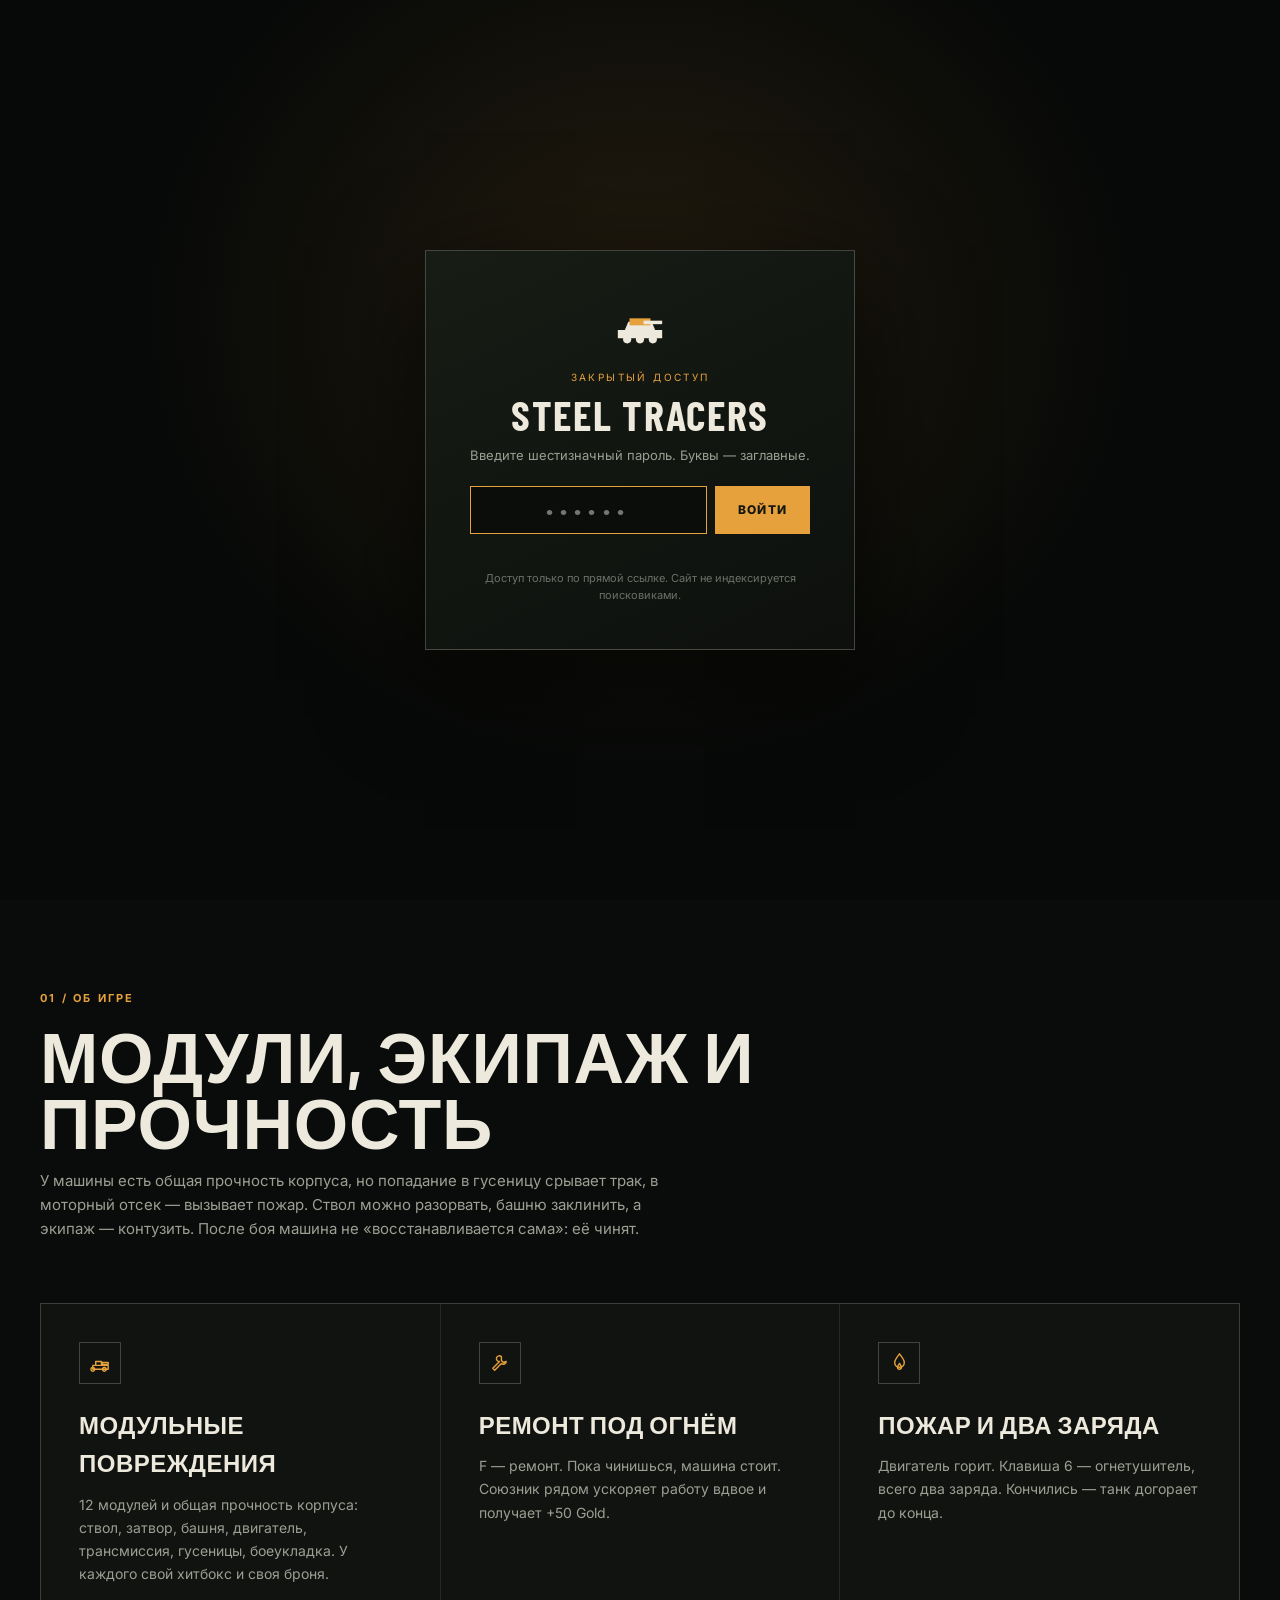
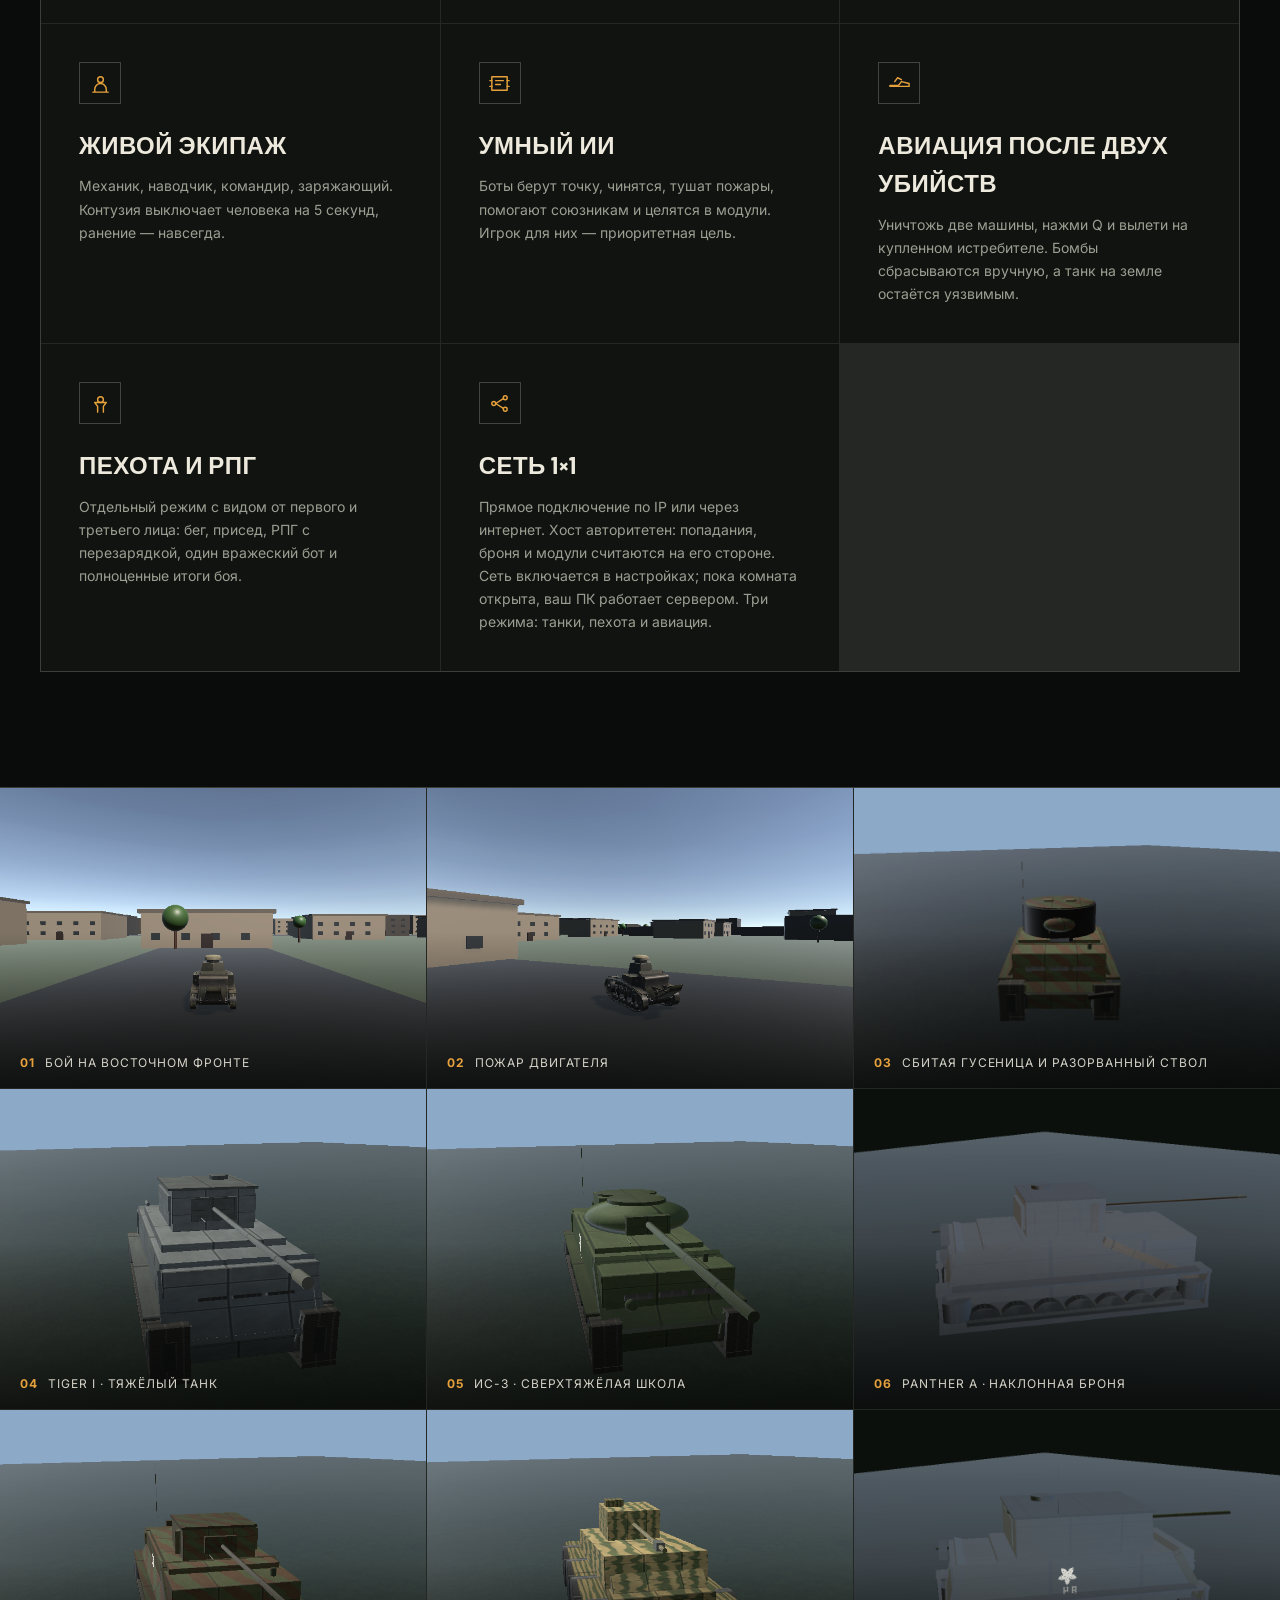
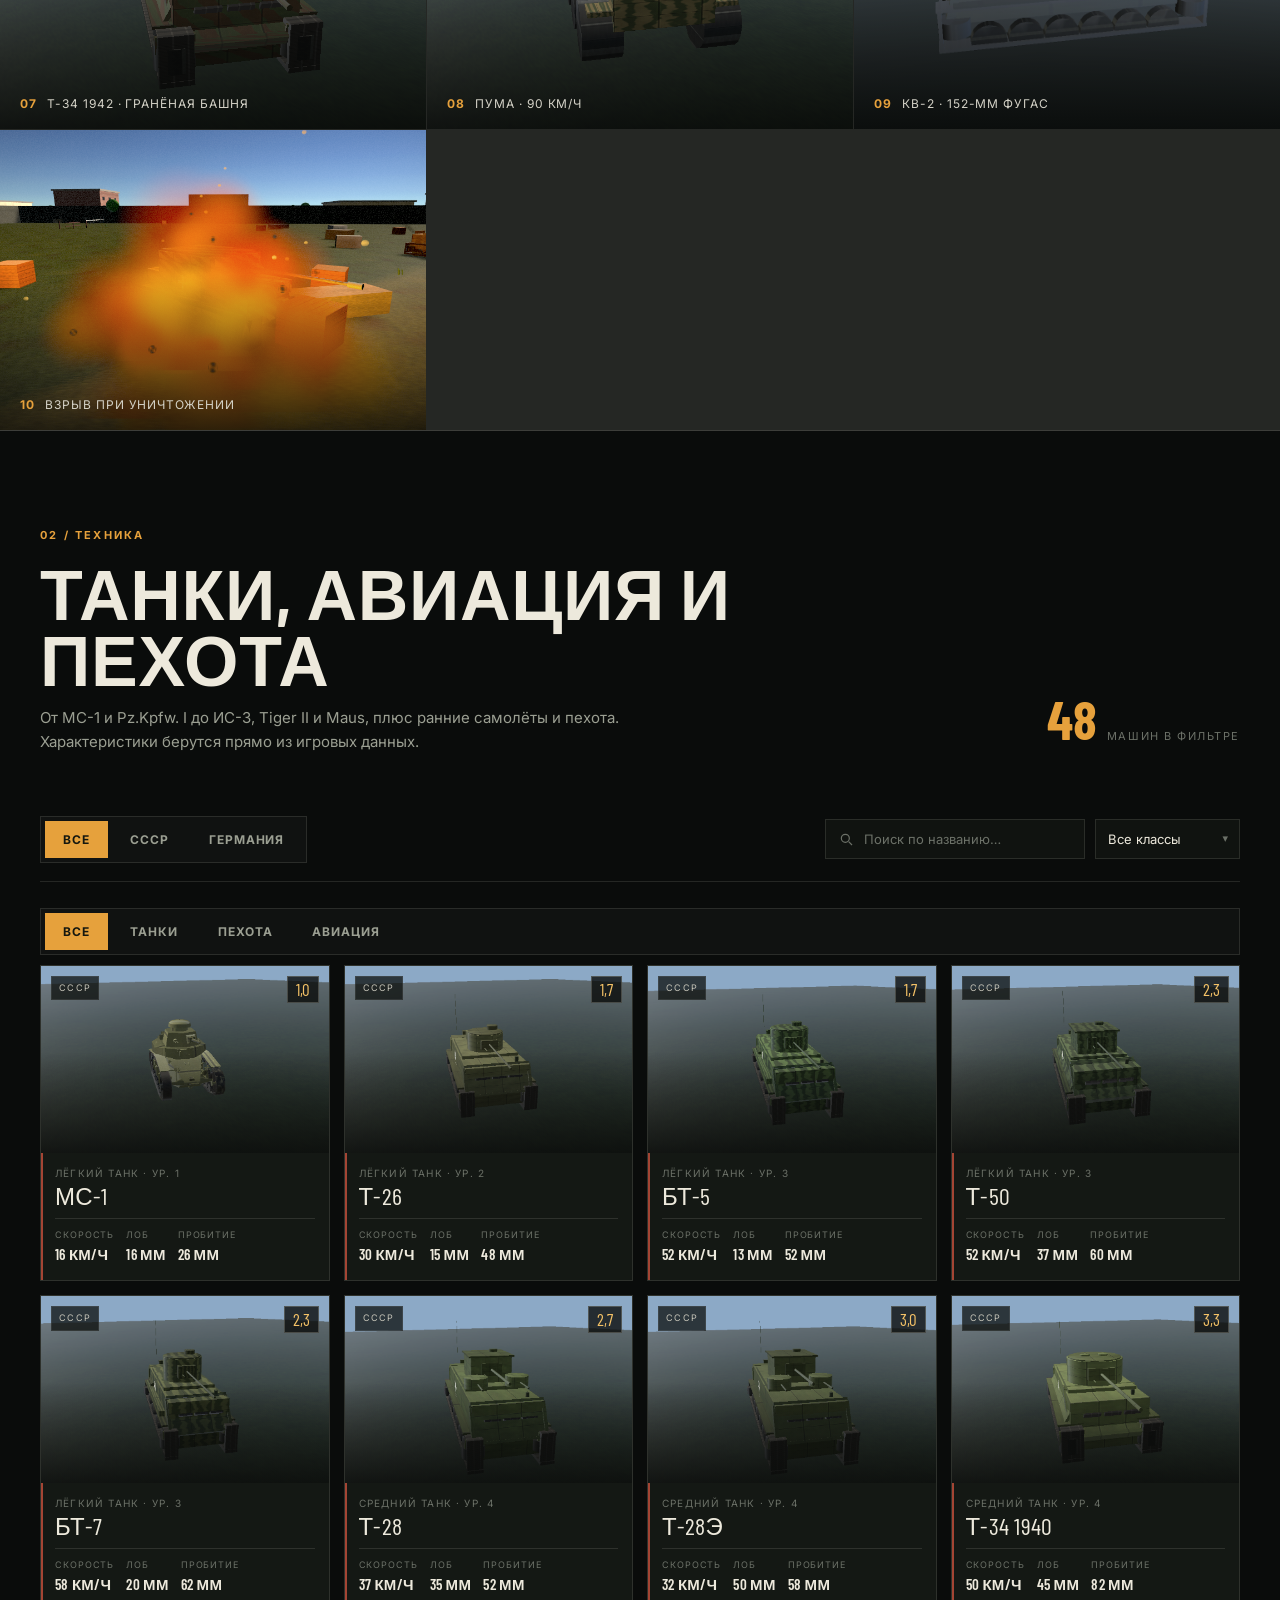
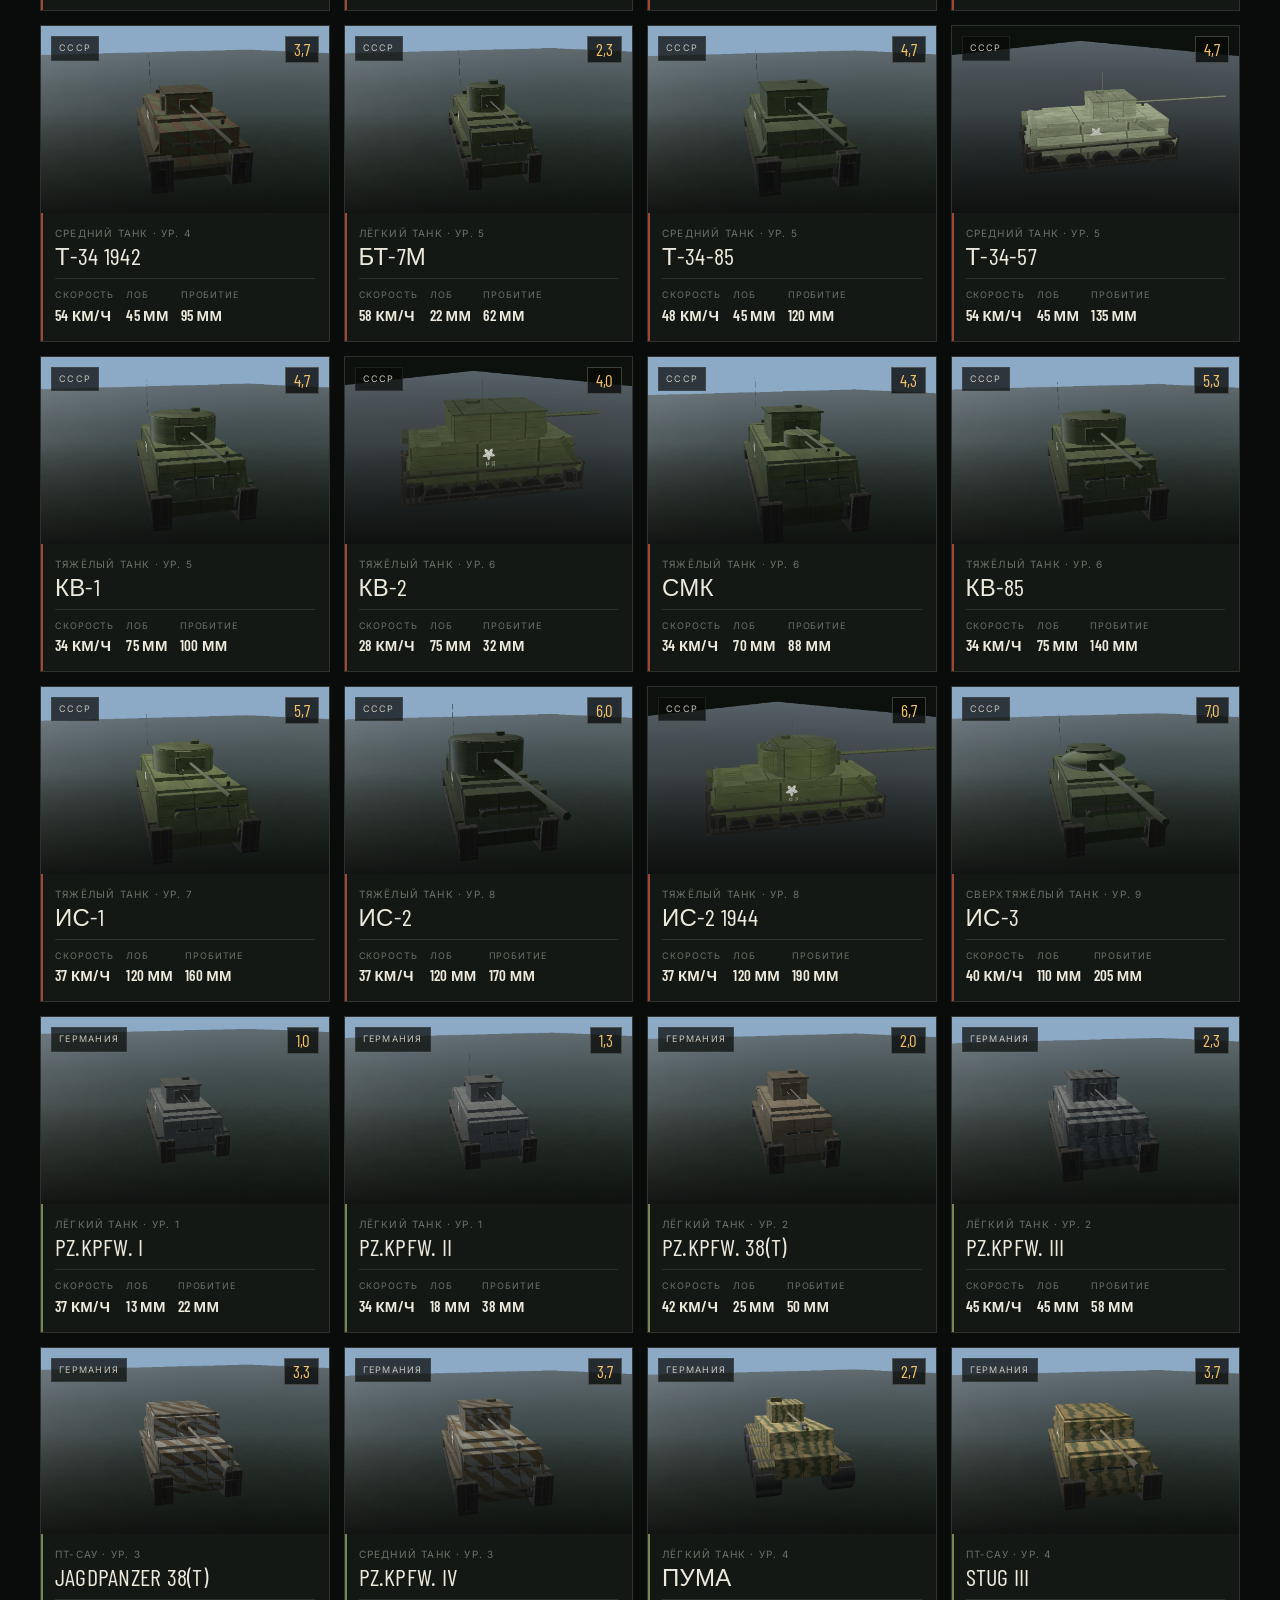
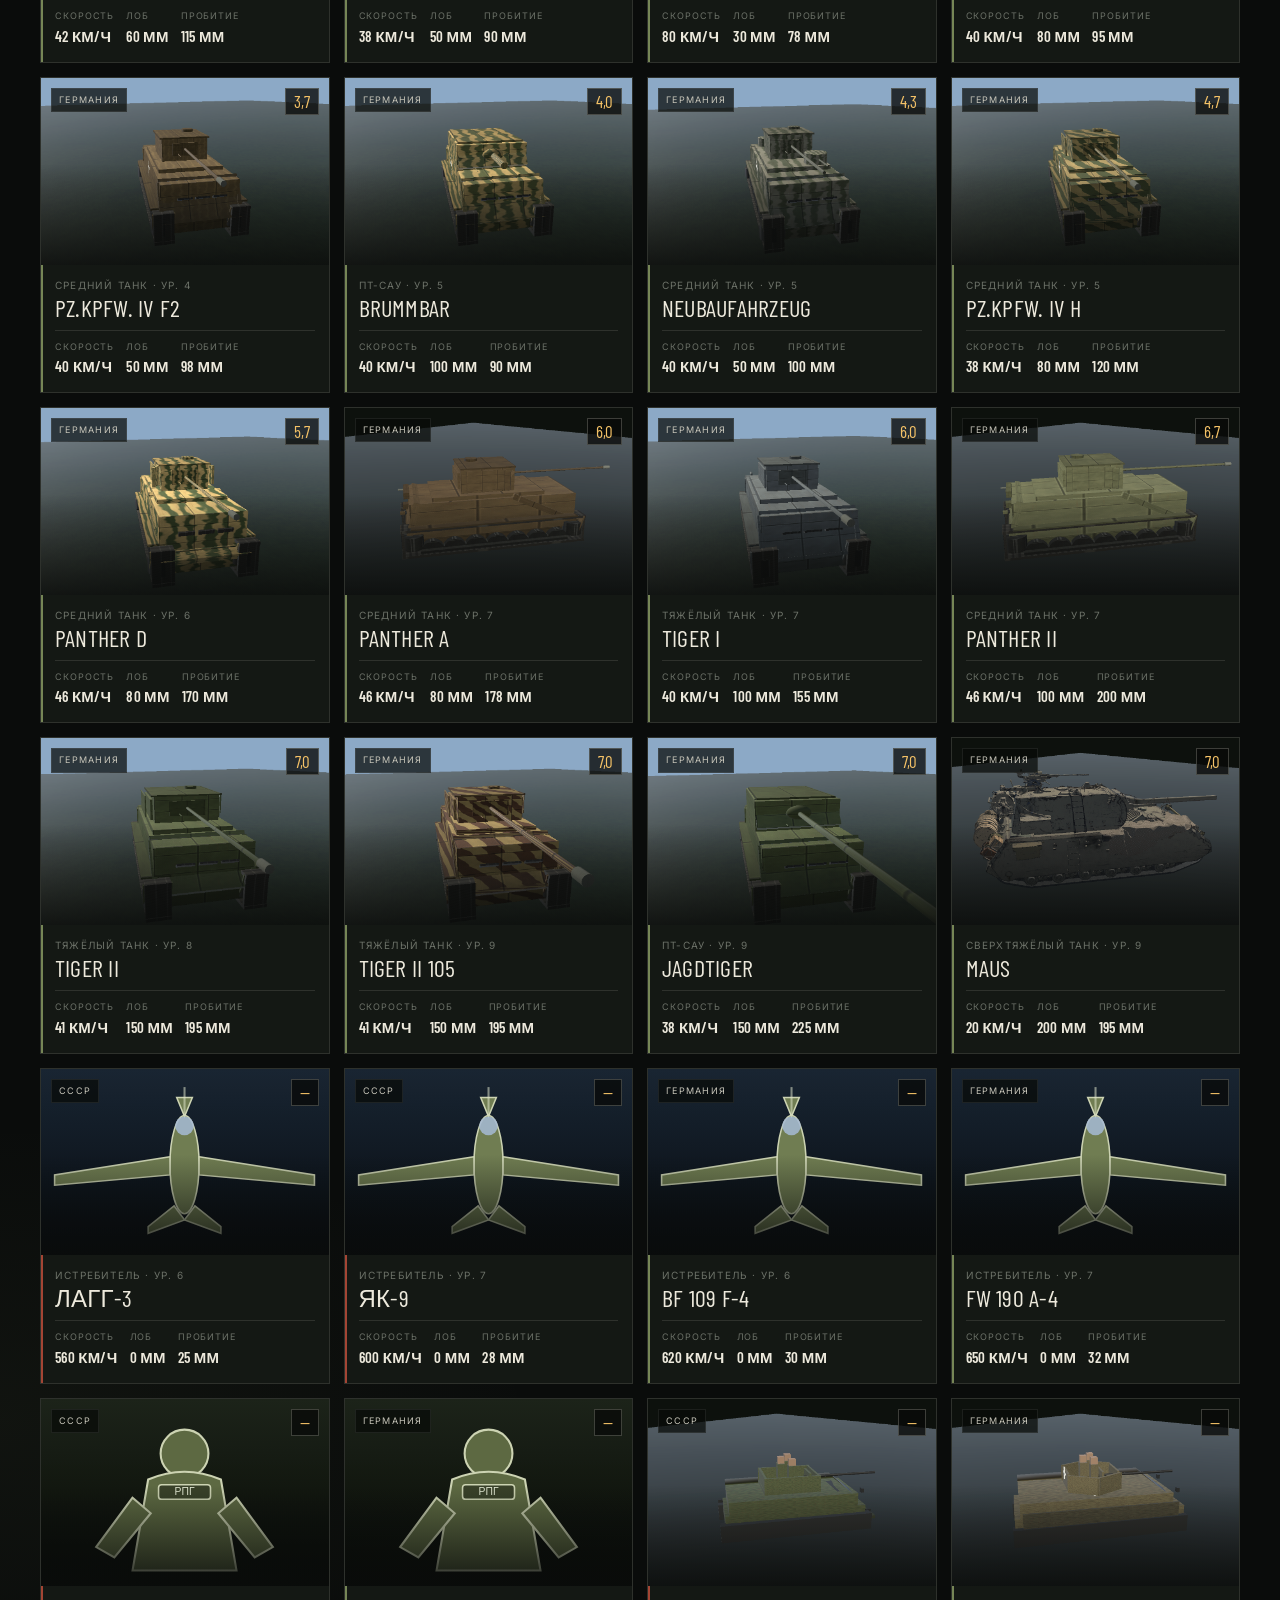
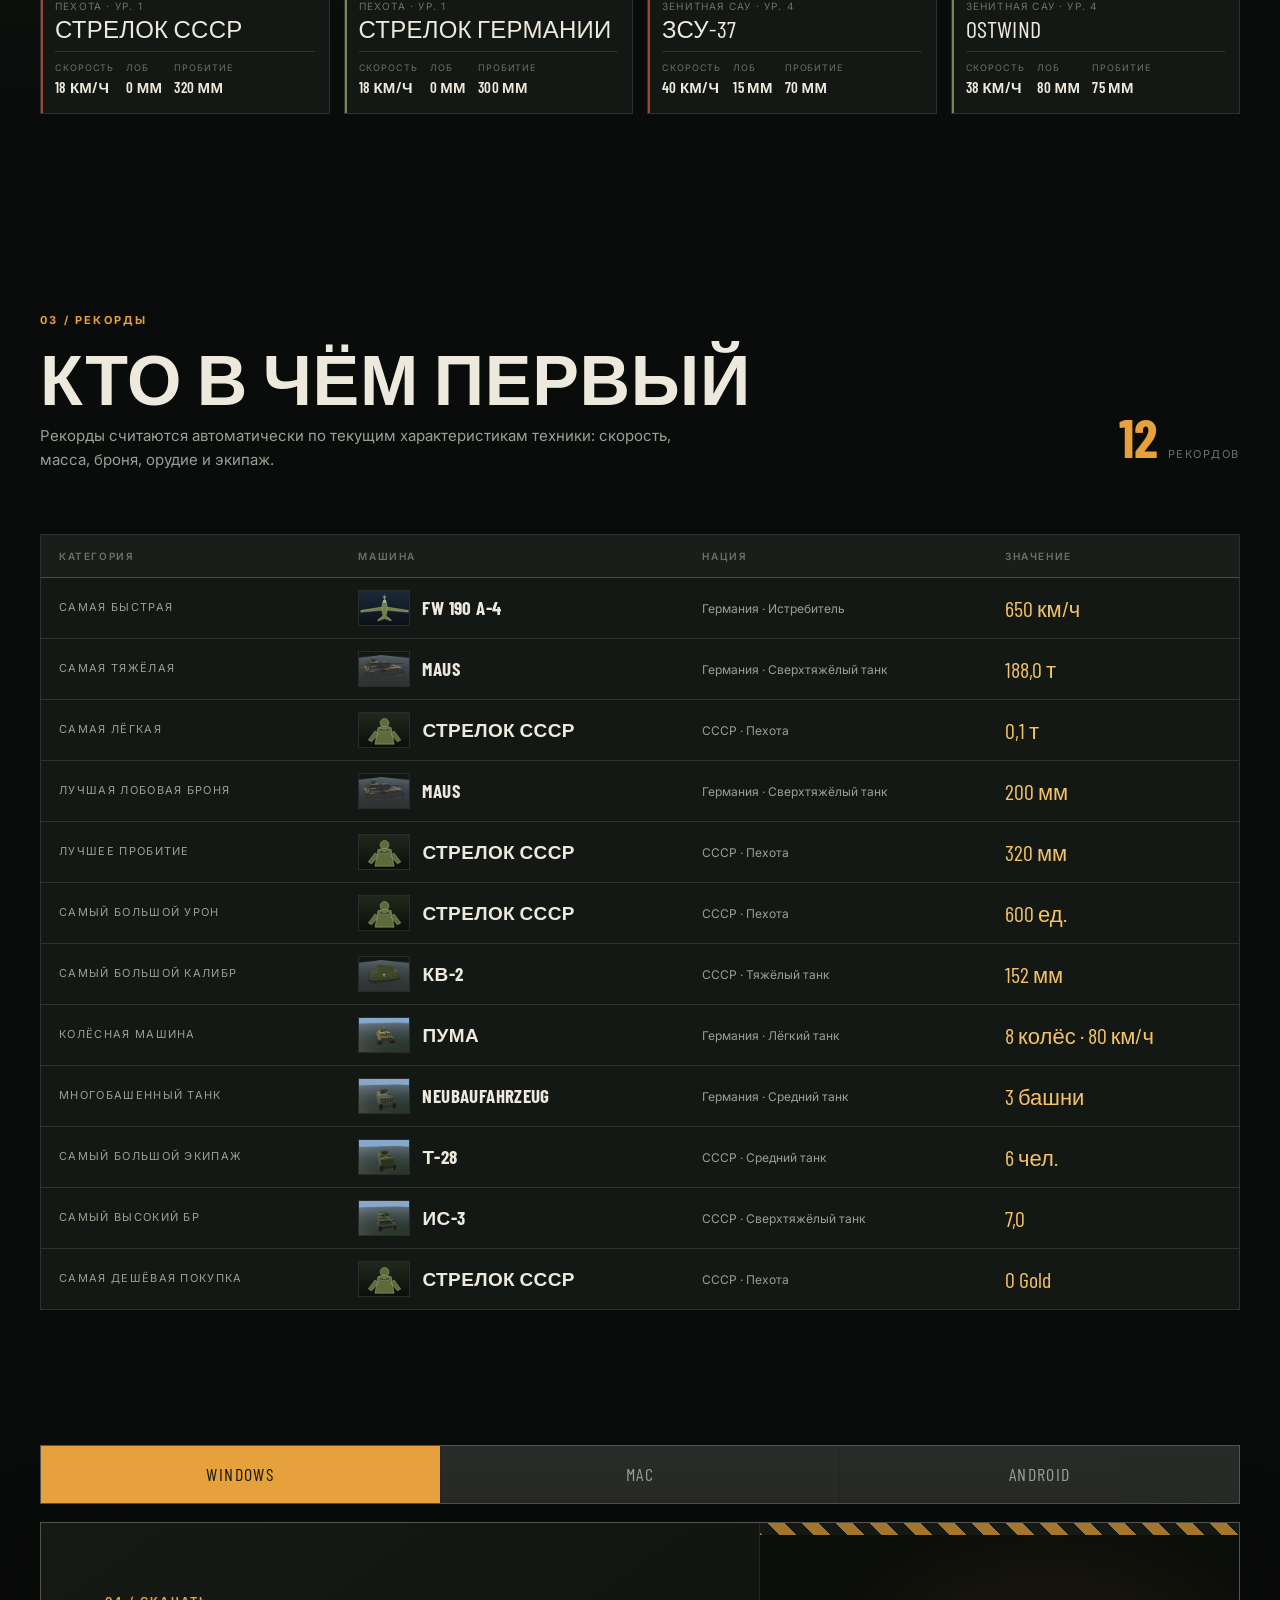
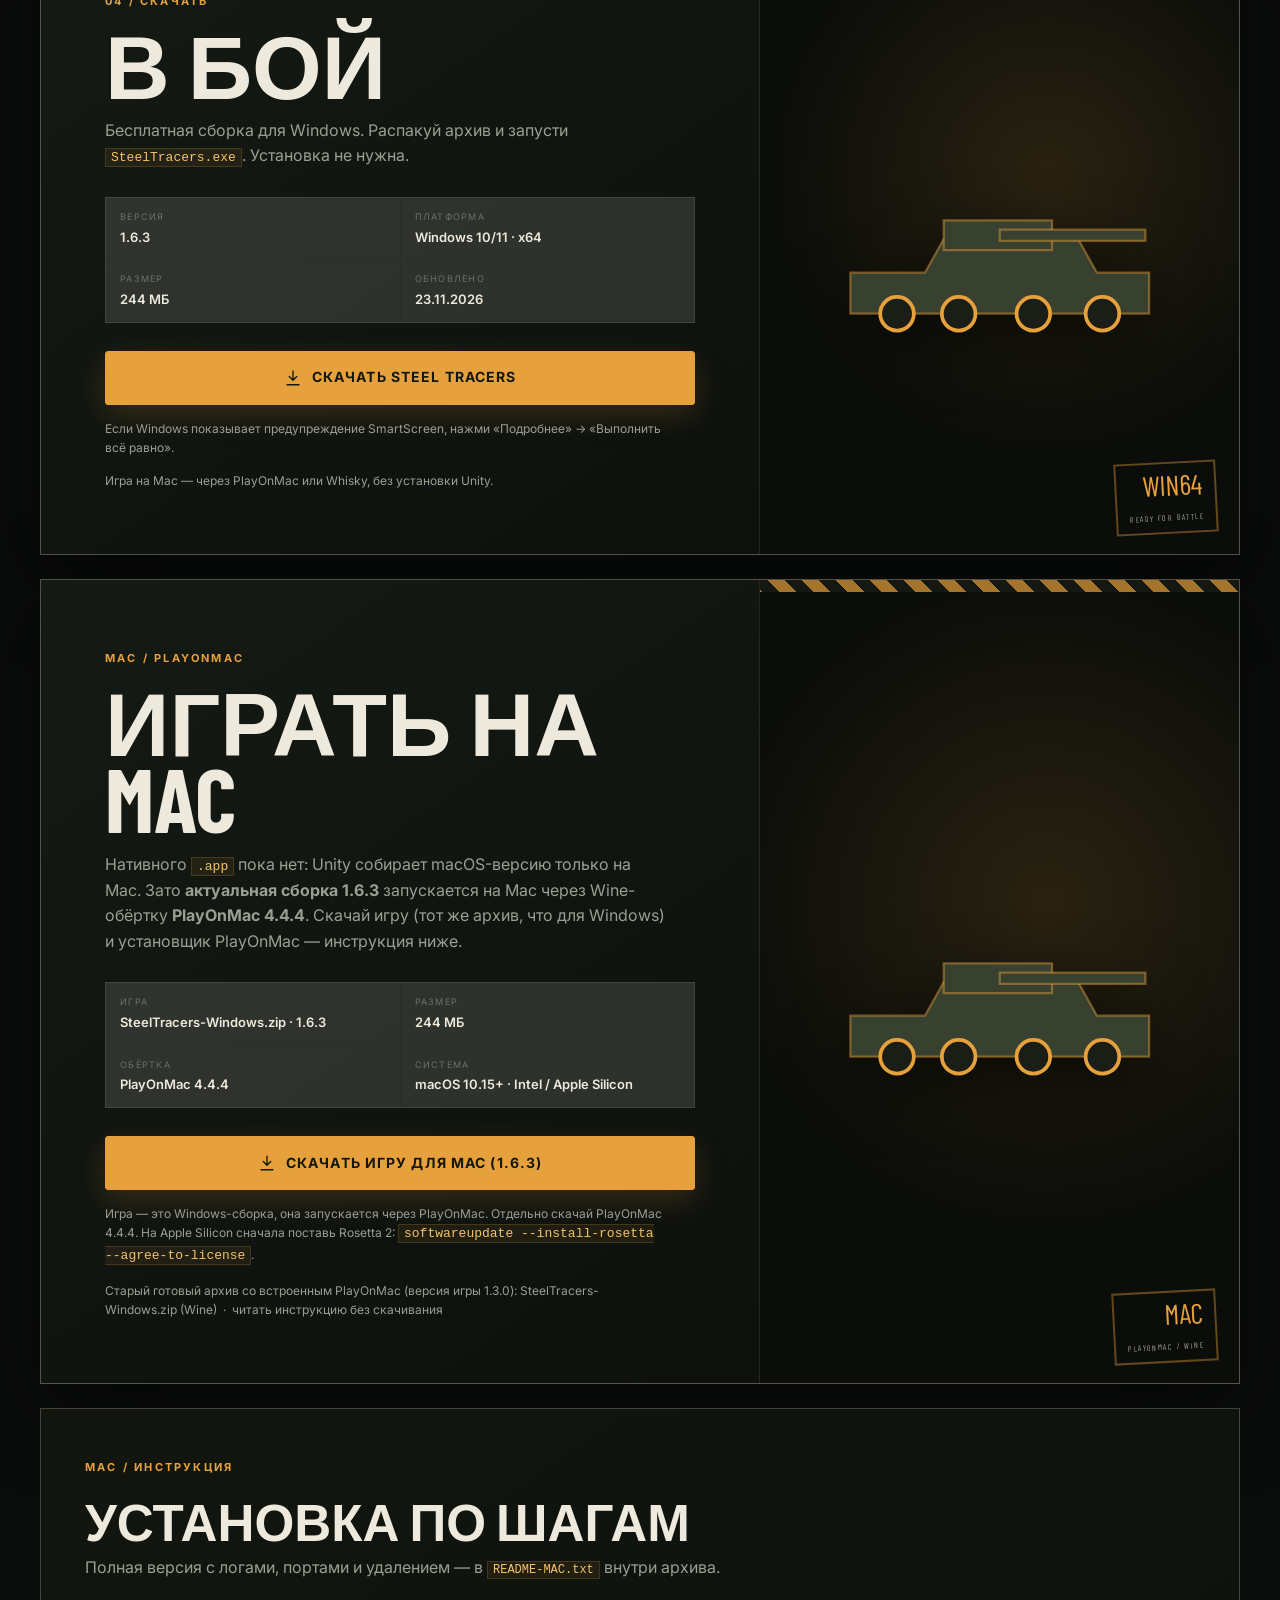
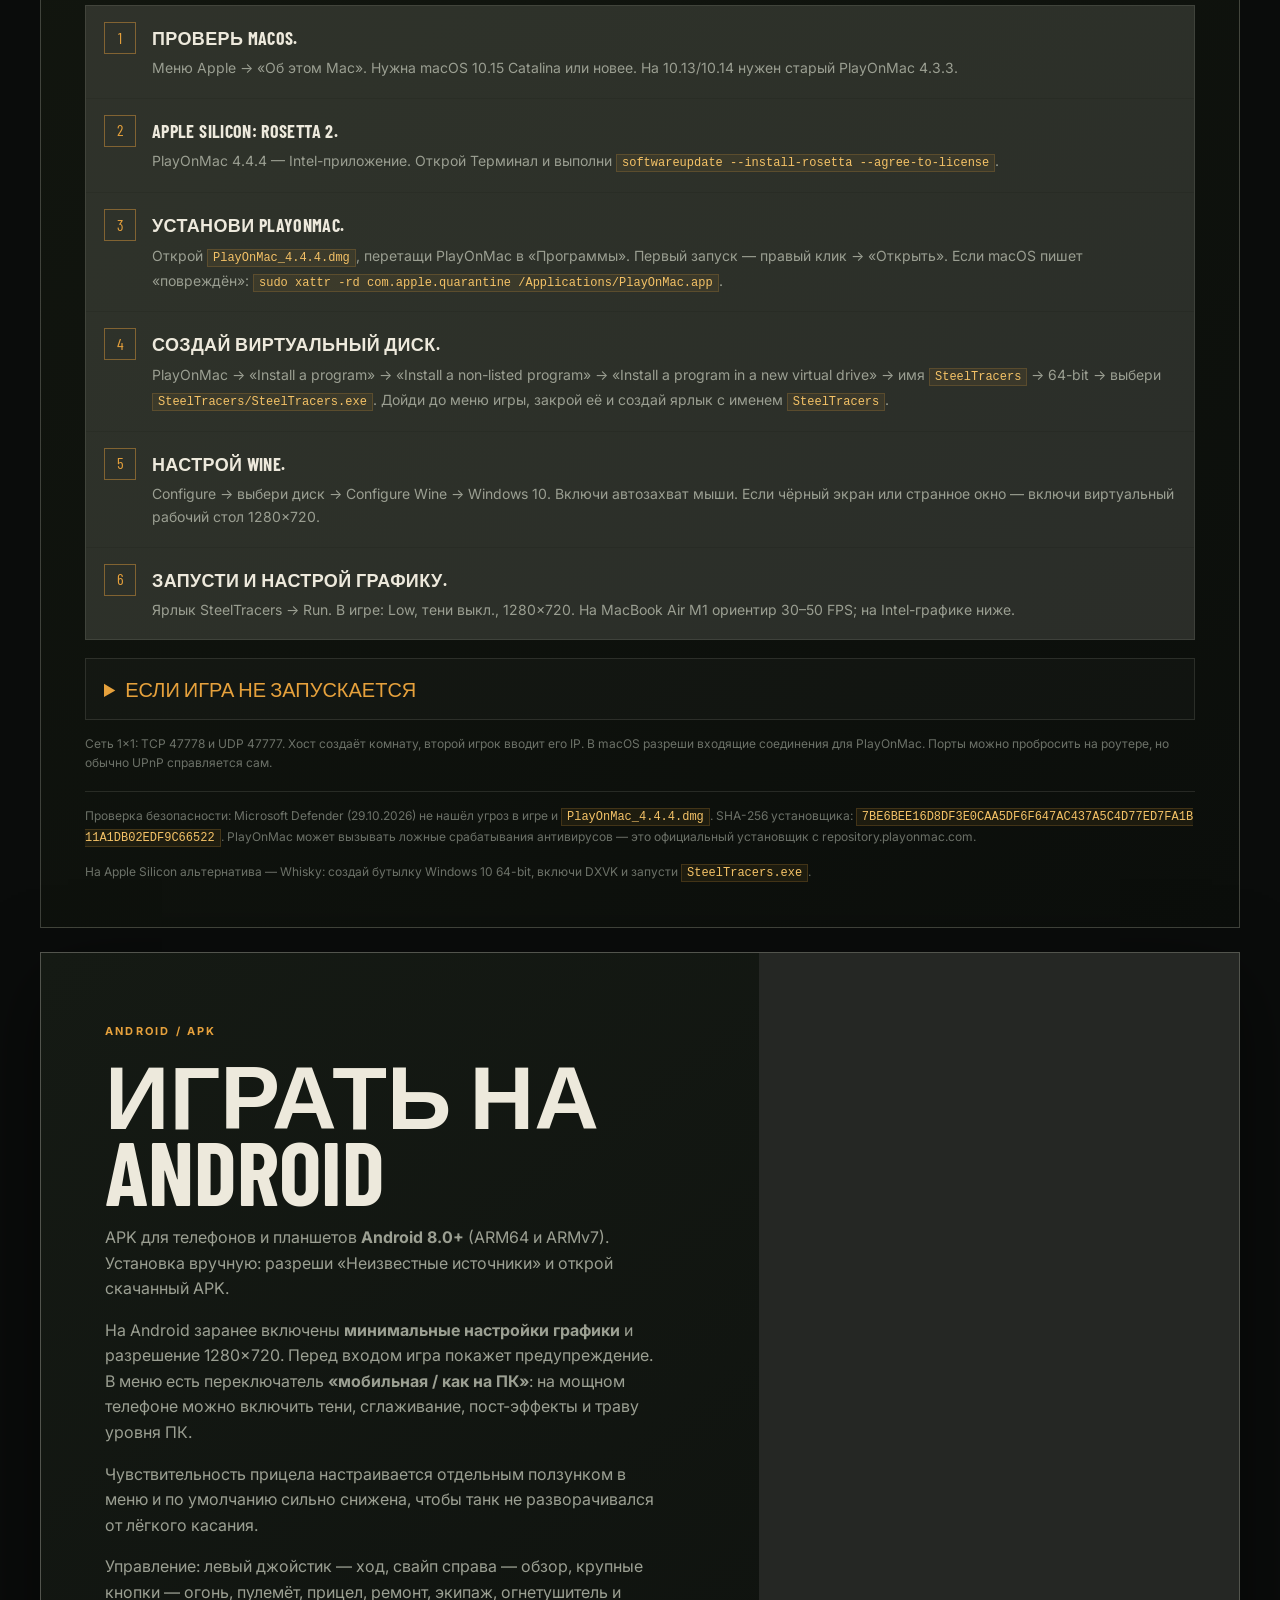
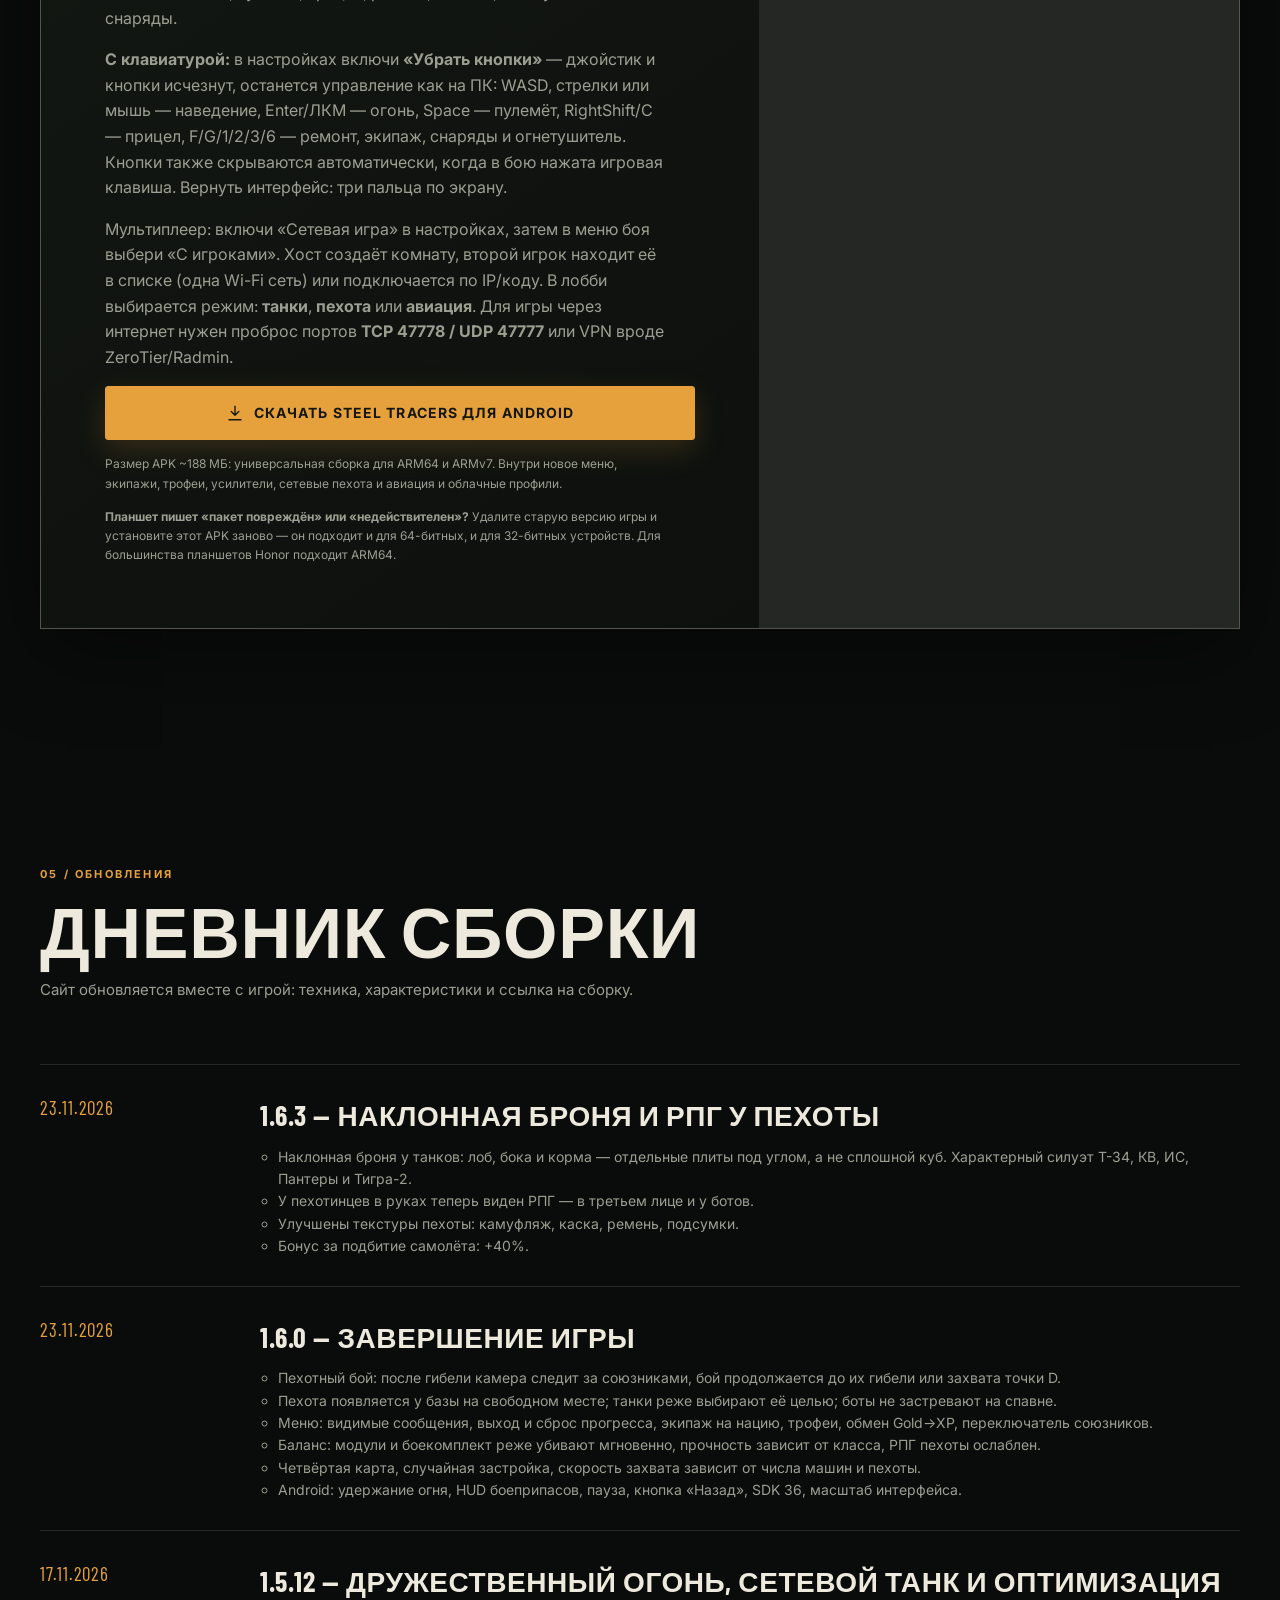
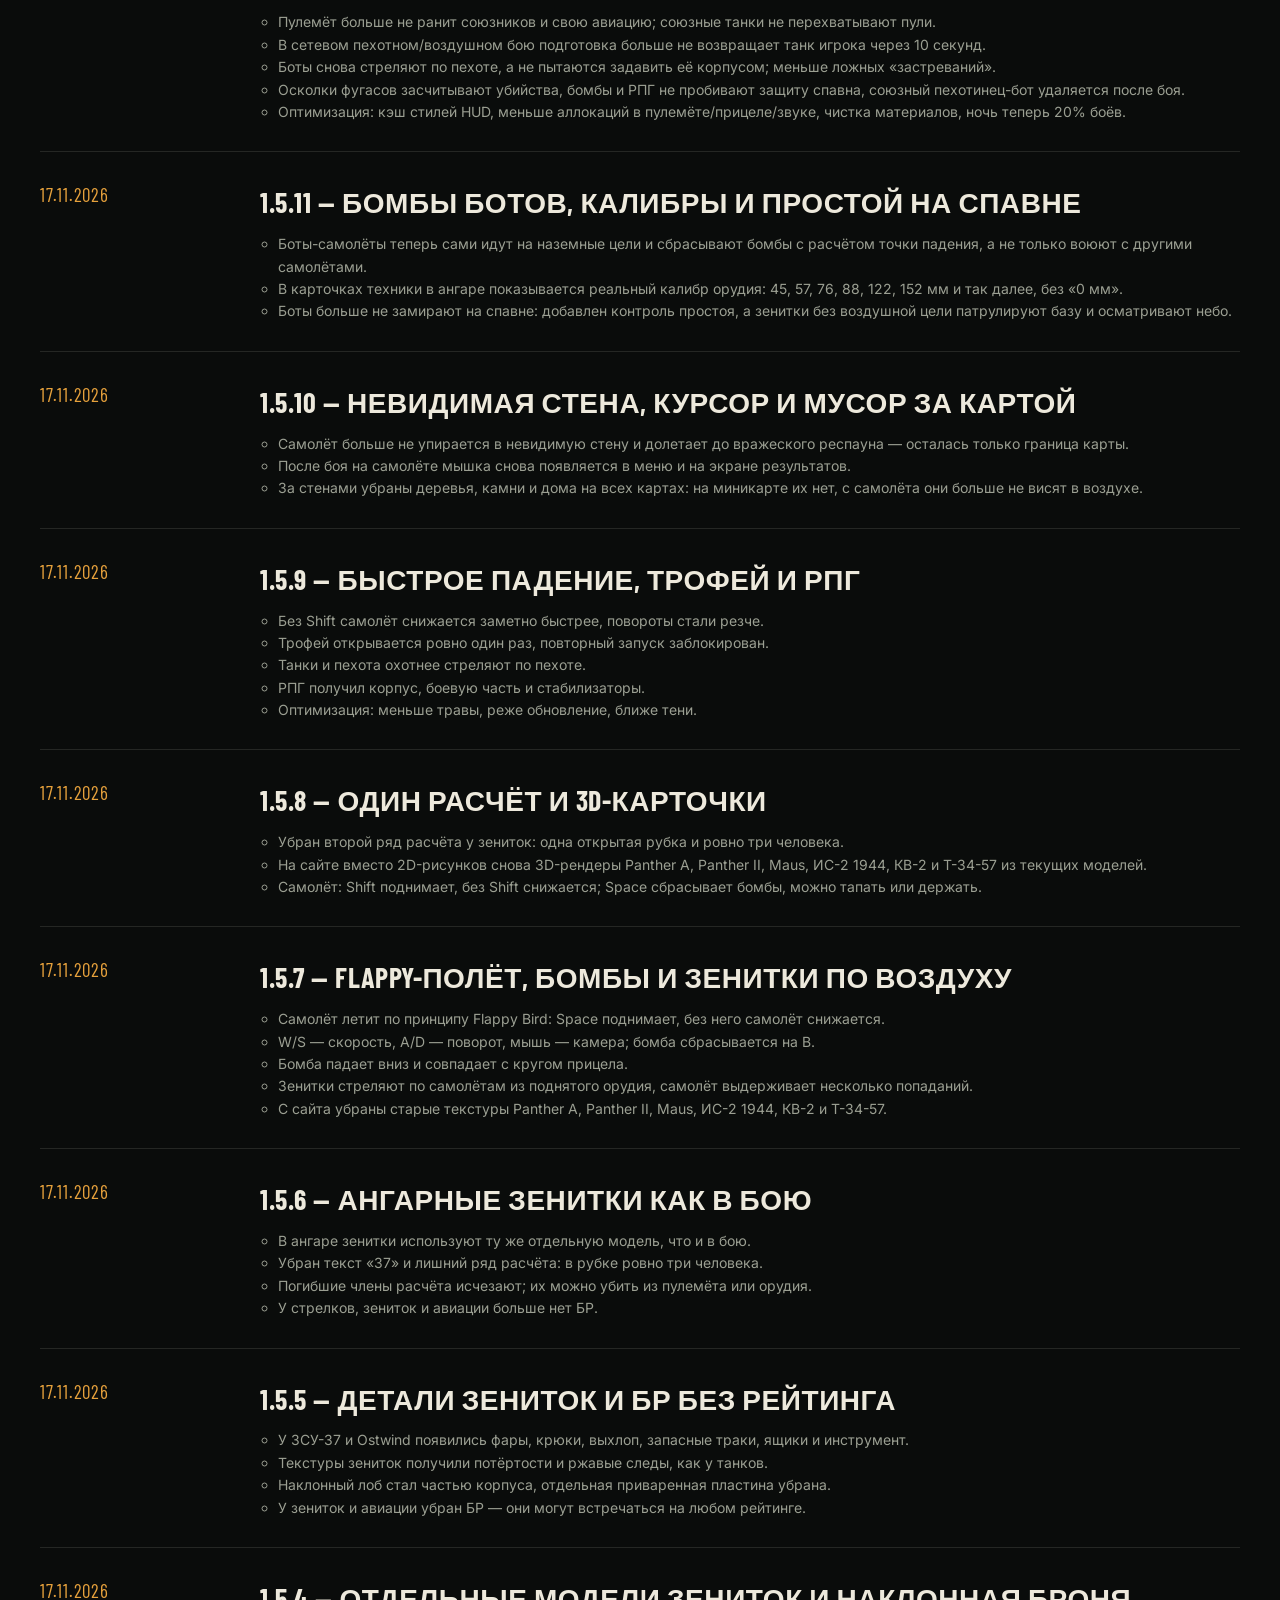
==== index.html @ f835cdd3 "Release 1.6.3: sloped armor, RPG for infantry" ====
<!DOCTYPE html>
<html lang="ru">
<head>
  <meta charset="utf-8">
  <meta name="viewport" content="width=device-width, initial-scale=1">
  <meta name="robots" content="noindex, nofollow, noarchive">
  <title>Steel Tracers — тактический танковый симулятор 1928–1945</title>
  <meta name="description" content="Steel Tracers — танковый симулятор Второй мировой: 40 машин СССР и Германии: модули и прочность корпуса, ремонт, пожары, экипаж и сетевые бои 1×1.">
  <meta property="og:title" content="Steel Tracers">
  <meta property="og:description" content="Тактический танковый симулятор 1928–1945. Скачать для Windows, Mac и Android.">
  <meta property="og:image" content="assets/img/hero.png">
  <link rel="icon" href="assets/img/favicon.svg" type="image/svg+xml">
  <link rel="stylesheet" href="assets/css/style.css?v=174">
</head>
<body class="gate-locked">
  <div class="noise" aria-hidden="true"></div>

  <div class="gate" id="gate" role="dialog" aria-modal="true" aria-label="Закрытый доступ">
    <div class="gate-card">
      <div class="gate-mark">
        <svg viewBox="0 0 48 48" aria-hidden="true">
          <path d="M5 30h6l3-7h20l3 7h6v7H5z"/>
          <path d="M15 20h18v6H15z" class="turret"/>
          <path d="M27 22h16v3H27z" class="barrel"/>
          <circle cx="13" cy="38" r="3.5"/><circle cx="24" cy="38" r="3.5"/>
          <circle cx="35" cy="38" r="3.5"/>
        </svg>
      </div>
      <span class="gate-kicker">ЗАКРЫТЫЙ ДОСТУП</span>
      <h2>STEEL TRACERS</h2>
      <p>Введите шестизначный пароль. Буквы — заглавные.</p>
      <form id="gate-form" autocomplete="off">
        <input id="gate-password" type="password" inputmode="text" maxlength="6" placeholder="••••••" aria-label="Пароль" autocomplete="off" spellcheck="false">
        <button type="submit">ВОЙТИ</button>
      </form>
      <p class="gate-error" id="gate-error" aria-live="polite"></p>
      <p class="gate-note">Доступ только по прямой ссылке. Сайт не индексируется поисковиками.</p>
    </div>
  </div>

  <header class="site-header">
    <a class="brand" href="#top" aria-label="Steel Tracers — на главную">
      <svg viewBox="0 0 48 48" class="brand-mark" aria-hidden="true">
        <path d="M5 30h6l3-7h20l3 7h6v7H5z"/>
        <path d="M15 20h18v6H15z" class="turret"/>
        <path d="M27 22h16v3H27z" class="barrel"/>
        <circle cx="13" cy="38" r="3.5"/><circle cx="24" cy="38" r="3.5"/>
        <circle cx="35" cy="38" r="3.5"/>
      </svg>
      <span>STEEL<span>TRACERS</span></span>
    </a>

    <nav class="site-nav" id="site-nav">
      <a href="#about">Об игре</a>
      <a href="#media">Кадры</a>
      <a href="#tanks">Техника</a>
      <a href="#records">Рекорды</a>
      <a href="#updates">Обновления</a>
      <a href="#download">Скачать</a>
    </nav>

    <a class="btn btn-small btn-amber header-cta" id="header-download" href="#download">Скачать</a>
    <button class="nav-toggle" id="nav-toggle" aria-label="Меню" aria-expanded="false">
      <span></span><span></span><span></span>
    </button>
  </header>

  <main id="top">
    <section class="hero">
      <div class="hero-bg" aria-hidden="true"></div>
      <div class="hero-shade" aria-hidden="true"></div>
      <div class="hero-tank" aria-hidden="true"><img src="assets/img/hero-tank.png?v=121" alt=""></div>
      <div class="hero-content">
        <div class="eyebrow"><span class="eyebrow-line"></span> Танковый симулятор · 1928–1945</div>
        <h1>СТАЛЬ<br><em>РЕШАЕТ</em></h1>
        <p class="hero-lead">
          Наполовину про модули и экипаж, наполовину про прочность корпуса. Попадание бьёт по конкретному узлу, а не только снимает полоску.
          48 машин СССР и Германии, включая самолёты, пехоту и зенитные САУ.
          Бой продолжается, даже когда твой танк уже горит.
        </p>
        <div class="hero-actions">
          <a class="btn btn-amber btn-large" id="hero-download" href="#download">
            <svg viewBox="0 0 24 24" aria-hidden="true"><path d="M12 3v12m0 0 5-5m-5 5-5-5M4 21h16"/></svg>
            Скачать для Windows
          </a>
          <a class="btn btn-ghost btn-large" href="#mac">
            <svg viewBox="0 0 24 24" aria-hidden="true"><path d="M12 3v12m0 0 5-5m-5 5-5-5M4 21h16"/></svg>
            Скачать для Mac
          </a>
        </div>
        <div class="hero-meta">
          <div><strong id="stat-tanks">48</strong><span>машины</span></div>
          <div><strong>2</strong><span>нации</span></div>
          <div><strong>1.0–8.0</strong><span>боевой рейтинг</span></div>
          <div><strong id="stat-size">244 МБ</strong><span>Windows 10/11</span></div>
        </div>
      </div>
      <div class="hero-version">
        <span class="pulse"></span> СБОРКА <b id="version-badge">1.6.3</b>
      </div>
      <a class="scroll-hint" href="#about" aria-label="Листать вниз"><span></span></a>
    </section>

    <section class="section about" id="about">
      <div class="section-head">
        <span class="section-kicker">01 / Об игре</span>
        <h2>Модули, экипаж и прочность</h2>
        <p>
          У машины есть общая прочность корпуса, но попадание в гусеницу срывает трак, в моторный отсек — вызывает пожар.
          Ствол можно разорвать, башню заклинить, а экипаж — контузить.
          После боя машина не «восстанавливается сама»: её чинят.
        </p>
      </div>

      <div class="features">
        <article class="feature">
          <div class="feature-icon"><svg viewBox="0 0 24 24"><path d="M4 15h16v4H4zM7 11h6l2 4H7zM13 12h7v2h-7zM6 19a2 2 0 1 0 0 .1M18 19a2 2 0 1 0 0 .1"/></svg></div>
          <h3>Модульные повреждения</h3>
          <p>12 модулей и общая прочность корпуса: ствол, затвор, башня, двигатель, трансмиссия, гусеницы, боеукладка. У каждого свой хитбокс и своя броня.</p>
        </article>
        <article class="feature">
          <div class="feature-icon"><svg viewBox="0 0 24 24"><path d="M14 6a3 3 0 1 0-2 5l-7 7 2 2 7-7a3 3 0 0 0 5-2l-3 1-2-2z"/></svg></div>
          <h3>Ремонт под огнём</h3>
          <p>F — ремонт. Пока чинишься, машина стоит. Союзник рядом ускоряет работу вдвое и получает +50 Gold.</p>
        </article>
        <article class="feature">
          <div class="feature-icon"><svg viewBox="0 0 24 24"><path d="M12 3c3 4 5 6 5 9a5 5 0 0 1-10 0c0-3 2-5 5-9z"/><path d="M12 13c1 1.5 2 2.5 2 4a2 2 0 0 1-4 0c0-1.5 1-2.5 2-4z"/></svg></div>
          <h3>Пожар и два заряда</h3>
          <p>Двигатель горит. Клавиша 6 — огнетушитель, всего два заряда. Кончились — танк догорает до конца.</p>
        </article>
        <article class="feature">
          <div class="feature-icon"><svg viewBox="0 0 24 24"><circle cx="12" cy="8" r="3"/><path d="M6 21v-3a6 6 0 0 1 12 0v3M4 21h16"/></svg></div>
          <h3>Живой экипаж</h3>
          <p>Механик, наводчик, командир, заряжающий. Контузия выключает человека на 5 секунд, ранение — навсегда.</p>
        </article>
        <article class="feature">
          <div class="feature-icon"><svg viewBox="0 0 24 24"><path d="M4 5h16v14H4zM8 9h8M8 13h5"/><path d="M2 9h2M20 9h2M2 15h2M20 15h2"/></svg></div>
          <h3>Умный ИИ</h3>
          <p>Боты берут точку, чинятся, тушат пожары, помогают союзникам и целятся в модули. Игрок для них — приоритетная цель.</p>
        </article>
        <article class="feature">
          <div class="feature-icon"><svg viewBox="0 0 24 24"><path d="M2 14h9l3-4 8 2v3H2zM7 10l3-4 4 2"/></svg></div>
          <h3>Авиация после двух убийств</h3>
          <p>Уничтожь две машины, нажми Q и вылети на купленном истребителе. Бомбы сбрасываются вручную, а танк на земле остаётся уязвимым.</p>
        </article>
        <article class="feature">
          <div class="feature-icon"><svg viewBox="0 0 24 24"><circle cx="12" cy="8" r="3"/><path d="M9 21v-6l-3-4M15 21v-6l3-4M6 11h12"/></svg></div>
          <h3>Пехота и РПГ</h3>
          <p>Отдельный режим с видом от первого и третьего лица: бег, присед, РПГ с перезарядкой, один вражеский бот и полноценные итоги боя.</p>
        </article>
        <article class="feature">
          <div class="feature-icon"><svg viewBox="0 0 24 24"><circle cx="6" cy="12" r="2"/><circle cx="18" cy="6" r="2"/><circle cx="18" cy="18" r="2"/><path d="M8 12l8-5M8 12l8 5"/></svg></div>
          <h3>Сеть 1×1</h3>
          <p>Прямое подключение по IP или через интернет. Хост авторитетен: попадания, броня и модули считаются на его стороне. Сеть включается в настройках; пока комната открыта, ваш ПК работает сервером. Три режима: танки, пехота и авиация.</p>
        </article>
      </div>
    </section>

    <section class="media-strip" id="media">
      <figure class="shot">
        <img src="assets/img/hero.png" alt="Бой в Steel Tracers" loading="lazy">
        <figcaption><span>01</span> Бой на Восточном фронте</figcaption>
      </figure>
      <figure class="shot">
        <img src="assets/img/fire.png" alt="Горящий танк" loading="lazy">
        <figcaption><span>02</span> Пожар двигателя</figcaption>
      </figure>
      <figure class="shot">
        <img src="assets/img/damaged-t34.png" alt="Повреждённый Т-34" loading="lazy">
        <figcaption><span>03</span> Сбитая гусеница и разорванный ствол</figcaption>
      </figure>
      <figure class="shot">
        <img src="assets/tanks/tiger-i.png" alt="Tiger I" loading="lazy">
        <figcaption><span>04</span> Tiger I · тяжёлый танк</figcaption>
      </figure>
      <figure class="shot">
        <img src="assets/tanks/is-3.png" alt="ИС-3" loading="lazy">
        <figcaption><span>05</span> ИС-3 · сверхтяжёлая школа</figcaption>
      </figure>
      <figure class="shot">
        <img src="assets/tanks/panther-a.png" alt="Panther A" loading="lazy">
        <figcaption><span>06</span> Panther A · наклонная броня</figcaption>
      </figure>
      <figure class="shot">
        <img src="assets/tanks/t-34-1942.png" alt="Т-34 1942" loading="lazy">
        <figcaption><span>07</span> Т-34 1942 · гранёная башня</figcaption>
      </figure>
      <figure class="shot">
        <img src="assets/tanks/puma.png" alt="Пума" loading="lazy">
        <figcaption><span>08</span> Пума · 90 км/ч</figcaption>
      </figure>
      <figure class="shot">
        <img src="assets/tanks/kv-2.png" alt="КВ-2" loading="lazy">
        <figcaption><span>09</span> КВ-2 · 152-мм фугас</figcaption>
      </figure>
      <figure class="shot">
        <img src="assets/img/explosion.png" alt="Взрыв при уничтожении танка" loading="lazy">
        <figcaption><span>10</span> Взрыв при уничтожении</figcaption>
      </figure>
    </section>

    <section class="section tanks-section" id="tanks">
      <div class="section-head section-head-row">
        <div>
          <span class="section-kicker">02 / Техника</span>
          <h2>Танки, авиация и пехота</h2>
          <p>От МС-1 и Pz.Kpfw. I до ИС-3, Tiger II и Maus, плюс ранние самолёты и пехота. Характеристики берутся прямо из игровых данных.</p>
        </div>
        <div class="tank-count"><strong id="visible-count">—</strong><span>машин в фильтре</span></div>
      </div>

      <div class="tank-toolbar">
        <div class="tabs" id="nation-tabs" role="tablist" aria-label="Нация">
          <button class="tab is-active" data-nation="all" role="tab" aria-selected="true">Все</button>
          <button class="tab" data-nation="ussr" role="tab" aria-selected="false">СССР</button>
          <button class="tab" data-nation="germany" role="tab" aria-selected="false">Германия</button>
        </div>
        <div class="toolbar-right">
          <label class="search">
            <svg viewBox="0 0 24 24" aria-hidden="true"><circle cx="11" cy="11" r="6"/><path d="m16 16 5 5"/></svg>
            <input id="tank-search" type="search" placeholder="Поиск по названию…" autocomplete="off">
          </label>
          <label class="select-wrap">
            <span class="sr-only">Класс</span>
            <select id="class-filter">
              <option value="all">Все классы</option>
              <option value="Лёгкий танк">Лёгкие</option>
              <option value="Средний танк">Средние</option>
              <option value="Тяжёлый танк">Тяжёлые</option>
              <option value="Сверхтяжёлый танк">Сверхтяжёлые</option>
              <option value="ПТ-САУ">ПТ-САУ</option>
              <option value="Зенитная САУ">Зенитные САУ</option>
              <option value="Истребитель">Истребители</option>
              <option value="Пехота">Пехота</option>
            </select>
          </label>
        </div>
      </div>

      <div class="tabs" id="category-tabs" role="tablist" aria-label="Категория" style="margin:10px 0">
        <button class="tab is-active" data-category="all" role="tab" aria-selected="true">Все</button>
        <button class="tab" data-category="ground" role="tab" aria-selected="false">Танки</button>
        <button class="tab" data-category="infantry" role="tab" aria-selected="false">Пехота</button>
        <button class="tab" data-category="air" role="tab" aria-selected="false">Авиация</button>
      </div>

      <div class="tank-grid" id="tank-grid" aria-live="polite"></div>
      <div class="tank-empty" id="tank-empty" hidden>Ничего не найдено. Поменяй фильтры.</div>
    </section>

    <section class="section records-section" id="records">
      <div class="section-head section-head-row">
        <div>
          <span class="section-kicker">03 / Рекорды</span>
          <h2>Кто в чём первый</h2>
          <p>Рекорды считаются автоматически по текущим характеристикам техники: скорость, масса, броня, орудие и экипаж.</p>
        </div>
        <div class="tank-count"><strong id="records-count">—</strong><span>рекордов</span></div>
      </div>
      <div class="records-wrap">
        <table class="records-table">
          <thead>
            <tr><th>Категория</th><th>Машина</th><th>Нация</th><th>Значение</th></tr>
          </thead>
          <tbody id="records-body"></tbody>
        </table>
      </div>
    </section>

    <section class="section download-section" id="download">
      <div class="platform-switch" role="tablist" aria-label="Платформа">
        <a class="platform-tab is-active" href="#download-windows" role="tab" aria-selected="true">Windows</a>
        <a class="platform-tab" href="#mac" role="tab" aria-selected="false">Mac</a>
        <a class="platform-tab" href="#android" role="tab" aria-selected="false">Android</a>
      </div>

      <div class="download-panel" id="download-windows">
        <div class="download-copy">
          <span class="section-kicker">04 / Скачать</span>
          <h2>В бой</h2>
          <p>
            Бесплатная сборка для Windows. Распакуй архив и запусти
            <code>SteelTracers.exe</code>. Установка не нужна.
          </p>
          <div class="download-meta">
            <div><span>Версия</span><strong id="download-version">1.6.3</strong></div>
            <div><span>Платформа</span><strong>Windows 10/11 · x64</strong></div>
            <div><span>Размер</span><strong id="download-size">69 МБ</strong></div>
            <div><span>Обновлено</span><strong id="download-date">15.11.2026</strong></div>
          </div>
          <a class="btn btn-amber btn-large download-btn" id="download-button" href="#">
            <svg viewBox="0 0 24 24" aria-hidden="true"><path d="M12 3v12m0 0 5-5m-5 5-5-5M4 21h16"/></svg>
            Скачать Steel Tracers
          </a>
          <p class="download-note" id="download-note">
            Если Windows показывает предупреждение SmartScreen, нажми «Подробнее» → «Выполнить всё равно».
          </p>
          <p class="download-note">
            <a href="#mac">Игра на Mac</a> — через PlayOnMac или Whisky, без установки Unity.
          </p>
        </div>
        <div class="download-art" aria-hidden="true">
          <div class="hazard"></div>
          <svg viewBox="0 0 200 120" class="download-tank">
            <path d="M20 78h40l10-18h72l10 18h28v22H20z"/>
            <path d="M70 50h58v16H70z"/>
            <path d="M100 55h78v6h-78z"/>
            <circle cx="45" cy="100" r="9"/><circle cx="78" cy="100" r="9"/>
            <circle cx="118" cy="100" r="9"/><circle cx="155" cy="100" r="9"/>
          </svg>
          <div class="download-stamp">WIN64<br><span>READY FOR BATTLE</span></div>
        </div>
      </div>

      <div class="download-panel" id="mac" style="margin-top:24px;">
        <div class="download-copy">
          <span class="section-kicker">MAC / PLAYONMAC</span>
          <h2>Играть на Mac</h2>
          <p>
            Нативного <code>.app</code> пока нет: Unity собирает macOS-версию только на Mac.
            Зато <strong>актуальная сборка 1.6.3</strong> запускается на Mac через Wine-обёртку
            <strong>PlayOnMac 4.4.4</strong>. Скачай игру (тот же архив, что для Windows)
            и установщик PlayOnMac — инструкция ниже.
          </p>
          <div class="download-meta">
            <div><span>Игра</span><strong>SteelTracers-Windows.zip · 1.6.3</strong></div>
            <div><span>Размер</span><strong id="mac-size">244 МБ</strong></div>
            <div><span>Обёртка</span><strong>PlayOnMac 4.4.4</strong></div>
            <div><span>Система</span><strong>macOS 10.15+ · Intel / Apple Silicon</strong></div>
          </div>
          <a class="btn btn-amber btn-large download-btn" id="mac-download-button" href="downloads/download.html?file=windows&v=173">
            <svg viewBox="0 0 24 24" aria-hidden="true"><path d="M12 3v12m0 0 5-5m-5 5-5-5M4 21h16"/></svg>
            <span id="mac-download-label">Скачать игру для Mac (1.6.3)</span>
          </a>
          <p class="download-note" id="mac-download-note">
            Игра — это Windows-сборка, она запускается через PlayOnMac. Отдельно скачай
            <a href="https://repository.playonmac.com/PlayOnMac/PlayOnMac_4.4.4.dmg" target="_blank" rel="noopener">PlayOnMac 4.4.4</a>.
            На Apple Silicon сначала поставь Rosetta 2:
            <code>softwareupdate --install-rosetta --agree-to-license</code>.
          </p>
          <p class="download-note">
            Старый готовый архив со встроенным PlayOnMac (версия игры 1.3.0):
            <a href="downloads/download.html?file=windows&v=173">SteelTracers-Windows.zip (Wine)</a>
            &nbsp;·&nbsp;
            <a href="downloads/README-MAC.txt" target="_blank" rel="noopener">читать инструкцию без скачивания</a>
          </p>
        </div>
        <div class="download-art" aria-hidden="true">
          <div class="hazard"></div>
          <svg viewBox="0 0 200 120" class="download-tank">
            <path d="M20 78h40l10-18h72l10 18h28v22H20z"/>
            <path d="M70 50h58v16H70z"/>
            <path d="M100 55h78v6h-78z"/>
            <circle cx="45" cy="100" r="9"/><circle cx="78" cy="100" r="9"/>
            <circle cx="118" cy="100" r="9"/><circle cx="155" cy="100" r="9"/>
          </svg>
          <div class="download-stamp">MAC<br><span>PLAYONMAC / WINE</span></div>
        </div>
      </div>

      <div class="mac-guide" id="mac-guide">
        <div class="mac-guide-head">
          <span class="section-kicker">MAC / ИНСТРУКЦИЯ</span>
          <h3>Установка по шагам</h3>
          <p>Полная версия с логами, портами и удалением — в <code>README-MAC.txt</code> внутри архива.</p>
        </div>
        <ol class="mac-steps">
          <li>
            <b>Проверь macOS.</b>
            Меню Apple → «Об этом Mac». Нужна macOS 10.15 Catalina или новее.
            На 10.13/10.14 нужен старый PlayOnMac 4.3.3.
          </li>
          <li>
            <b>Apple Silicon: Rosetta 2.</b>
            PlayOnMac 4.4.4 — Intel-приложение. Открой Терминал и выполни
            <code>softwareupdate --install-rosetta --agree-to-license</code>.
          </li>
          <li>
            <b>Установи PlayOnMac.</b>
            Открой <code>PlayOnMac_4.4.4.dmg</code>, перетащи PlayOnMac в «Программы».
            Первый запуск — правый клик → «Открыть». Если macOS пишет «повреждён»:
            <code>sudo xattr -rd com.apple.quarantine /Applications/PlayOnMac.app</code>.
          </li>
          <li>
            <b>Создай виртуальный диск.</b>
            PlayOnMac → «Install a program» → «Install a non-listed program» →
            «Install a program in a new virtual drive» → имя <code>SteelTracers</code> →
            64-bit → выбери <code>SteelTracers/SteelTracers.exe</code>.
            Дойди до меню игры, закрой её и создай ярлык с именем <code>SteelTracers</code>.
          </li>
          <li>
            <b>Настрой Wine.</b>
            Configure → выбери диск → Configure Wine → Windows 10.
            Включи автозахват мыши. Если чёрный экран или странное окно —
            включи виртуальный рабочий стол 1280×720.
          </li>
          <li>
            <b>Запусти и настрой графику.</b>
            Ярлык SteelTracers → Run. В игре: Low, тени выкл., 1280×720.
            На MacBook Air M1 ориентир 30–50 FPS; на Intel-графике ниже.
          </li>
        </ol>
        <details class="mac-faq">
          <summary>Если игра не запускается</summary>
          <ul>
            <li><b>Чёрный экран или вылет.</b> В свойствах ярлыка добавь аргументы:
              <code>-screen-width 1280 -screen-height 720 -screen-fullscreen 0 -force-d3d11</code>.</li>
            <li><b>Failed to initialize graphics.</b> Включи виртуальный рабочий стол,
              проверь Rosetta 2, попробуй другую версию Wine в Tools → Manage Wine versions.</li>
            <li><b>Нет звука.</b> Configure Wine → Audio → CoreAudio, перезапусти игру.</li>
            <li><b>Где лог.</b>
              <code>~/Library/PlayOnMac/wineprefix/SteelTracers/drive_c/users/&lt;пользователь&gt;/AppData/LocalLow/DefaultCompany/SteelTracers/Player.log</code></li>
          </ul>
        </details>
        <p class="download-note">
          Сеть 1×1: TCP 47778 и UDP 47777. Хост создаёт комнату, второй игрок вводит его IP.
          В macOS разреши входящие соединения для PlayOnMac. Порты можно пробросить на роутере,
          но обычно UPnP справляется сам.
        </p>
        <p class="download-note mac-security">
          Проверка безопасности: Microsoft Defender (29.10.2026) не нашёл угроз в игре и
          <code>PlayOnMac_4.4.4.dmg</code>. SHA-256 установщика:
          <code class="hash">7BE6BEE16D8DF3E0CAA5DF6F647AC437A5C4D77ED7FA1B11A1DB02EDF9C66522</code>.
          PlayOnMac может вызывать ложные срабатывания антивирусов — это официальный установщик
          с repository.playonmac.com.
        </p>
        <p class="download-note">
          На Apple Silicon альтернатива — <a href="https://getwhisky.app/" target="_blank" rel="noopener">Whisky</a>:
          создай бутылку Windows 10 64-bit, включи DXVK и запусти <code>SteelTracers.exe</code>.
        </p>
      </div>

      <div class="download-panel" id="android" style="margin-top:24px;">
        <div class="download-copy">
          <span class="section-kicker">ANDROID / APK</span>
          <h2>Играть на Android</h2>
          <p>
            APK для телефонов и планшетов <strong>Android 8.0+</strong> (ARM64 и ARMv7).
            Установка вручную: разреши «Неизвестные источники» и открой скачанный APK.
          </p>
          <p>
            На Android заранее включены <strong>минимальные настройки графики</strong> и разрешение
            1280×720. Перед входом игра покажет предупреждение. В меню есть переключатель
            <strong>«мобильная / как на ПК»</strong>: на мощном телефоне можно включить тени,
            сглаживание, пост-эффекты и траву уровня ПК.
          </p>
          <p>
            Чувствительность прицела настраивается отдельным ползунком в меню и по умолчанию
            сильно снижена, чтобы танк не разворачивался от лёгкого касания.
          </p>
          <p>
            Управление: левый джойстик — ход, свайп справа — обзор, крупные кнопки —
            огонь, пулемёт, прицел, ремонт, экипаж, огнетушитель и снаряды.
          </p>
          <p>
            <strong>С клавиатурой:</strong> в настройках включи <strong>«Убрать кнопки»</strong> —
            джойстик и кнопки исчезнут, останется управление как на ПК:
            WASD, стрелки или мышь — наведение, Enter/ЛКМ — огонь, Space — пулемёт,
            RightShift/C — прицел, F/G/1/2/3/6 — ремонт, экипаж, снаряды и огнетушитель.
            Кнопки также скрываются автоматически, когда в бою нажата игровая клавиша.
            Вернуть интерфейс: три пальца по экрану.
          </p>
          <p>
            Мультиплеер: включи «Сетевая игра» в настройках, затем в меню боя выбери «С игроками».
            Хост создаёт комнату, второй игрок находит её в списке (одна Wi-Fi сеть)
            или подключается по IP/коду. В лобби выбирается режим: <strong>танки</strong>,
            <strong>пехота</strong> или <strong>авиация</strong>. Для игры через интернет нужен проброс портов
            <strong>TCP 47778 / UDP 47777</strong> или VPN вроде ZeroTier/Radmin.
          </p>
          <a class="btn btn-amber btn-large download-btn" href="downloads/download.html?file=android&v=173">
            <svg viewBox="0 0 24 24" aria-hidden="true"><path d="M12 3v12m0 0 5-5m-5 5-5-5M4 21h16"/></svg>
            Скачать Steel Tracers для Android
          </a>
          <p class="download-note">
            Размер APK ~188 МБ: универсальная сборка для ARM64 и ARMv7. Внутри новое меню,
            экипажи, трофеи, усилители, сетевые пехота и авиация и облачные профили.
          </p>
          <p class="download-note">
            <strong>Планшет пишет «пакет повреждён» или «недействителен»?</strong>
            Удалите старую версию игры и установите этот APK заново — он подходит и для
            64-битных, и для 32-битных устройств. Для большинства планшетов Honor подходит ARM64.
          </p>
        </div>
      </div>
    </section>

    <section class="section updates" id="updates">
      <div class="section-head">
        <span class="section-kicker">05 / Обновления</span>
        <h2>Дневник сборки</h2>
        <p>Сайт обновляется вместе с игрой: техника, характеристики и ссылка на сборку.</p>
      </div>
      <ol class="timeline" id="timeline">
        <li>
          <div class="timeline-date">23.11.2026</div>
          <div class="timeline-body">
            <h3>1.6.3 — наклонная броня и РПГ у пехоты</h3>
            <ul>
              <li>Наклонная броня у танков: лоб, бока и корма — отдельные плиты под углом, а не сплошной куб. Характерный силуэт Т-34, КВ, ИС, Пантеры и Тигра-2.</li>
              <li>У пехотинцев в руках теперь виден РПГ — в третьем лице и у ботов.</li>
              <li>Улучшены текстуры пехоты: камуфляж, каска, ремень, подсумки.</li>
              <li>Бонус за подбитие самолёта: +40%.</li>
            </ul>
          </div>
        </li>
        <li>
          <div class="timeline-date">23.11.2026</div>
          <div class="timeline-body">
            <h3>1.6.0 — завершение игры</h3>
            <ul>
              <li>Пехотный бой: после гибели камера следит за союзниками, бой продолжается до их гибели или захвата точки D.</li>
              <li>Пехота появляется у базы на свободном месте; танки реже выбирают её целью; боты не застревают на спавне.</li>
              <li>Меню: видимые сообщения, выход и сброс прогресса, экипаж на нацию, трофеи, обмен Gold→XP, переключатель союзников.</li>
              <li>Баланс: модули и боекомплект реже убивают мгновенно, прочность зависит от класса, РПГ пехоты ослаблен.</li>
              <li>Четвёртая карта, случайная застройка, скорость захвата зависит от числа машин и пехоты.</li>
              <li>Android: удержание огня, HUD боеприпасов, пауза, кнопка «Назад», SDK 36, масштаб интерфейса.</li>
            </ul>
          </div>
        </li>
        <li>
          <div class="timeline-date">17.11.2026</div>
          <div class="timeline-body">
            <h3>1.5.12 — дружественный огонь, сетевой танк и оптимизация</h3>
            <ul>
              <li>Пулемёт больше не ранит союзников и свою авиацию; союзные танки не перехватывают пули.</li>
              <li>В сетевом пехотном/воздушном бою подготовка больше не возвращает танк игрока через 10 секунд.</li>
              <li>Боты снова стреляют по пехоте, а не пытаются задавить её корпусом; меньше ложных «застреваний».</li>
              <li>Осколки фугасов засчитывают убийства, бомбы и РПГ не пробивают защиту спавна, союзный пехотинец-бот удаляется после боя.</li>
              <li>Оптимизация: кэш стилей HUD, меньше аллокаций в пулемёте/прицеле/звуке, чистка материалов, ночь теперь 20% боёв.</li>
            </ul>
          </div>
        </li>
        <li>
          <div class="timeline-date">17.11.2026</div>
          <div class="timeline-body">
            <h3>1.5.11 — бомбы ботов, калибры и простой на спавне</h3>
            <ul>
              <li>Боты-самолёты теперь сами идут на наземные цели и сбрасывают бомбы с расчётом точки падения, а не только воюют с другими самолётами.</li>
              <li>В карточках техники в ангаре показывается реальный калибр орудия: 45, 57, 76, 88, 122, 152 мм и так далее, без «0 мм».</li>
              <li>Боты больше не замирают на спавне: добавлен контроль простоя, а зенитки без воздушной цели патрулируют базу и осматривают небо.</li>
            </ul>
          </div>
        </li>
        <li>
          <div class="timeline-date">17.11.2026</div>
          <div class="timeline-body">
            <h3>1.5.10 — невидимая стена, курсор и мусор за картой</h3>
            <ul>
              <li>Самолёт больше не упирается в невидимую стену и долетает до вражеского респауна — осталась только граница карты.</li>
              <li>После боя на самолёте мышка снова появляется в меню и на экране результатов.</li>
              <li>За стенами убраны деревья, камни и дома на всех картах: на миникарте их нет, с самолёта они больше не висят в воздухе.</li>
            </ul>
          </div>
        </li>
        <li>
          <div class="timeline-date">17.11.2026</div>
          <div class="timeline-body">
            <h3>1.5.9 — быстрое падение, трофей и РПГ</h3>
            <ul>
              <li>Без Shift самолёт снижается заметно быстрее, повороты стали резче.</li>
              <li>Трофей открывается ровно один раз, повторный запуск заблокирован.</li>
              <li>Танки и пехота охотнее стреляют по пехоте.</li>
              <li>РПГ получил корпус, боевую часть и стабилизаторы.</li>
              <li>Оптимизация: меньше травы, реже обновление, ближе тени.</li>
            </ul>
          </div>
        </li>
        <li>
          <div class="timeline-date">17.11.2026</div>
          <div class="timeline-body">
            <h3>1.5.8 — один расчёт и 3D-карточки</h3>
            <ul>
              <li>Убран второй ряд расчёта у зениток: одна открытая рубка и ровно три человека.</li>
              <li>На сайте вместо 2D-рисунков снова 3D-рендеры Panther A, Panther II, Maus, ИС-2 1944, КВ-2 и Т-34-57 из текущих моделей.</li>
              <li>Самолёт: Shift поднимает, без Shift снижается; Space сбрасывает бомбы, можно тапать или держать.</li>
            </ul>
          </div>
        </li>
        <li>
          <div class="timeline-date">17.11.2026</div>
          <div class="timeline-body">
            <h3>1.5.7 — Flappy-полёт, бомбы и зенитки по воздуху</h3>
            <ul>
              <li>Самолёт летит по принципу Flappy Bird: Space поднимает, без него самолёт снижается.</li>
              <li>W/S — скорость, A/D — поворот, мышь — камера; бомба сбрасывается на B.</li>
              <li>Бомба падает вниз и совпадает с кругом прицела.</li>
              <li>Зенитки стреляют по самолётам из поднятого орудия, самолёт выдерживает несколько попаданий.</li>
              <li>С сайта убраны старые текстуры Panther A, Panther II, Maus, ИС-2 1944, КВ-2 и Т-34-57.</li>
            </ul>
          </div>
        </li>
        <li>
          <div class="timeline-date">17.11.2026</div>
          <div class="timeline-body">
            <h3>1.5.6 — ангарные зенитки как в бою</h3>
            <ul>
              <li>В ангаре зенитки используют ту же отдельную модель, что и в бою.</li>
              <li>Убран текст «37» и лишний ряд расчёта: в рубке ровно три человека.</li>
              <li>Погибшие члены расчёта исчезают; их можно убить из пулемёта или орудия.</li>
              <li>У стрелков, зениток и авиации больше нет БР.</li>
            </ul>
          </div>
        </li>
        <li>
          <div class="timeline-date">17.11.2026</div>
          <div class="timeline-body">
            <h3>1.5.5 — детали зениток и БР без рейтинга</h3>
            <ul>
              <li>У ЗСУ-37 и Ostwind появились фары, крюки, выхлоп, запасные траки, ящики и инструмент.</li>
              <li>Текстуры зениток получили потёртости и ржавые следы, как у танков.</li>
              <li>Наклонный лоб стал частью корпуса, отдельная приваренная пластина убрана.</li>
              <li>У зениток и авиации убран БР — они могут встречаться на любом рейтинге.</li>
            </ul>
          </div>
        </li>
        <li>
          <div class="timeline-date">17.11.2026</div>
          <div class="timeline-body">
            <h3>1.5.4 — отдельные модели зениток и наклонная броня</h3>
            <ul>
              <li>ЗСУ-37 получила собственный узкий корпус, открытую рубку, один зенитный автомат и номер 37.</li>
              <li>Ostwind получил корпус Pz.Kpfw. IV и открытую шестигранную рубку с одним орудием.</li>
              <li>Танковые корпуса и камуфляж для зениток больше не используются.</li>
              <li>Наклонный лобовой лист добавлен Тигру, Пантере, Т-34, ИС и другим машинам с историческим наклоном.</li>
            </ul>
          </div>
        </li>
        <li>
          <div class="timeline-date">17.11.2026</div>
          <div class="timeline-body">
            <h3>1.5.3 — собственные текстуры зениток</h3>
            <ul>
              <li>ЗСУ-37 и Ostwind получили отдельные процедурные текстуры с полосами и опознавательными знаками, не как у танков.</li>
              <li>Те же текстуры используются в ангаре и в бою.</li>
              <li>На сайте обновлены изображения зениток: открытая рубка, расчёт и четыре ствола.</li>
            </ul>
          </div>
        </li>
        <li>
          <div class="timeline-date">17.11.2026</div>
          <div class="timeline-body">
            <h3>1.5.2 — наклонная броня и свободный полёт</h3>
            <ul>
              <li>У самолёта полностью отключена проверка препятствий: остаются только земля и граница карты.</li>
              <li>Танкам с исторически наклонным лбом добавлен видимый наклонный лист: Т-34, Panther, Tiger II, ИС и другие.</li>
              <li>Угол листа подобран по машине, материал берётся от корпуса.</li>
            </ul>
          </div>
        </li>
        <li>
          <div class="timeline-date">17.11.2026</div>
          <div class="timeline-body">
            <h3>1.5.1 — самолёт не застревает, зенитки и текстуры</h3>
            <ul>
              <li>Прицельный круг вынесен в слой Ignore Raycast и больше не мешает самолёту лететь через середину карты.</li>
              <li>W/S поднимают и опускают нос, A/D — крен, мышь вращает камеру.</li>
              <li>Зенитки: картонная броня, обнаружение по всей карте, плохая точность, 8 секунд огня и 4 секунды отдыха, урон как у пулемёта.</li>
              <li>У ЗСУ-37 и Ostwind разные процедурные текстуры.</li>
              <li>Боты активнее выбираются из застревания на камнях.</li>
              <li>Обновляется только папка Downloads\\SteelTracers-Windows.</li>
            </ul>
          </div>
        </li>
        <li>
          <div class="timeline-date">17.11.2026</div>
          <div class="timeline-body">
            <h3>1.5.0 — новое управление самолётом и открытые зенитки</h3>
            <ul>
              <li>Мышь теперь вращает камеру, а самолётом управляют W/S (нос вверх/вниз) и A/D (крен).</li>
              <li>Отдельные кнопки трюков убраны — петли и бочки делаются самим управлением.</li>
              <li>Круг бомбового прицела всегда на земле, радиус взрыва уменьшен до 9/12/16 м.</li>
              <li>Зенитки получили открытую рубку, четырёхствольную установку и расчёт из трёх человек.</li>
              <li>Попадание в расчёт зенитки выводит члена экипажа из пушки или пулемёта.</li>
              <li>Самолёт больше не разбивается о невидимую границу карты.</li>
            </ul>
          </div>
        </li>
        <li>
          <div class="timeline-date">17.11.2026</div>
          <div class="timeline-body">
            <h3>1.4.9 — Tab в сети, метка и бомбы</h3>
            <ul>
              <li>Статистика по Tab теперь открывается и в сетевом бою.</li>
              <li>Метка игрока на миникарте — синяя точка, не съезжает и не выходит за карту.</li>
              <li>Маленькие кирпичные постройки заменены каменными, чтобы не выглядели как камни.</li>
              <li>У зениток добавлены дополнительные стволы.</li>
              <li>Бомбы: линия до земли и круг радиуса взрыва; полный боекомплект восстанавливается через 20 секунд после опустошения.</li>
              <li>Трюки: Q — бочка, E — мёртвая петля.</li>
            </ul>
          </div>
        </li>
        <li>
          <div class="timeline-date">16.11.2026</div>
          <div class="timeline-body">
            <h3>1.4.8 — простое управление, бомбы и умные метки</h3>
            <ul>
              <li>Управление самолётом упрощено: ниже чувствительность мыши, мягче крен и тангаж, сильнее автовыравнивание.</li>
              <li>Бомбы без коллайдеров: не застревают в самолёте, взрываются по высоте и не проваливаются сквозь землю.</li>
              <li>Под самолётом видна линия прицеливания бомб — только игроку.</li>
              <li>Боты-самолёты сбрасывают бомбы по наземным целям.</li>
              <li>Метка игрока на миникарте синяя и не выезжает за границы.</li>
              <li>Боты больше не видят игрока за домом и не выбирают его приоритетной целью.</li>
            </ul>
          </div>
        </li>
        <li>
          <div class="timeline-date">16.11.2026</div>
          <div class="timeline-body">
            <h3>1.4.7 — зенитки на спавне и уникальные текстуры</h3>
            <ul>
              <li>Зенитки стоят на спавне и вступают в наземный бой только при угрозе или если команда проигрывает; в остальное время ждут самолёты.</li>
              <li>ЗСУ-37 и Ostwind получили отдельную камуфляжную текстуру.</li>
              <li>Немецкая пехота получила свой полевой цвет, отличный от советской.</li>
              <li>Выбранный боекомплект запоминается для каждого танка.</li>
              <li>Если танк уничтожен, пока игрок в самолёте, самолёт больше не падает автоматически.</li>
              <li>Попадания зениток постепенно валят самолёт вниз; при падении — взрыв.</li>
            </ul>
          </div>
        </li>
        <li>
          <div class="timeline-date">16.11.2026</div>
          <div class="timeline-body">
            <h3>1.4.6 — новая физика авиации и оптимизация</h3>
            <ul>
              <li>Авиация переведена на ручную аркадную физику: убрана физическая тряска, самолёт больше не швыряет из стороны в сторону.</li>
              <li>Истребители появляются в противоположных углах карты по диагонали.</li>
              <li>Для вылета достаточно уничтожить 1 танк.</li>
              <li>Советам выдаётся советский самолёт, немцам — немецкий.</li>
              <li>Оптимизация: травы в 3 раза меньше, трава обновляется реже, дальность теней уменьшена.</li>
            </ul>
          </div>
        </li>
        <li>
          <div class="timeline-date">16.11.2026</div>
          <div class="timeline-body">
            <h3>1.4.5 — курсор на подготовке и строй ботов</h3>
            <ul>
              <li>На экране подготовки возвращён курсор мыши: кнопки базы и боекомплекта снова нажимаются на ПК.</li>
              <li>Боты больше не появляются друг на друге: они встают строем позади базы, по три машины в ряд.</li>
            </ul>
          </div>
        </li>
        <li>
          <div class="timeline-date">16.11.2026</div>
          <div class="timeline-body">
            <h3>1.4.4 — экран подготовки после загрузки карты</h3>
            <ul>
              <li>Подготовка теперь идёт в бою: 10 секунд на выбор базы и боекомплекта, затем появляются боты и игрок.</li>
              <li>На картах с двумя базами боты выбирают точку появления случайно; на карте с одной базой — только «Авто».</li>
              <li>Убрана лишняя строка выбора техники из меню боя: техника и экипаж выбираются в ангаре.</li>
              <li>Статистика открывается и закрывается по Tab, у таблицы есть крестик.</li>
              <li>При запуске первой показывается машина с нанятым экипажем.</li>
            </ul>
          </div>
        </li>
        <li>
          <div class="timeline-date">16.11.2026</div>
          <div class="timeline-body">
            <h3>1.4.3 — подготовка к бою, боекомплект и статистика</h3>
            <ul>
              <li>Новый экран подготовки: выбор техники, распределение снарядов, выбор базы появления и миникарта.</li>
              <li>Боекомплект реально расходуется; чем больше снарядов взял, тем выше риск детонации.</li>
              <li>Таблица боя по Tab и кнопка «Статистика» до боя: игроки и боты, техника, помощь, наземные и воздушные цели, смерти и очки.</li>
              <li>Карточка техники открывается наведением или тапом по строке.</li>
              <li>В итогах появились пехота, авиация, помощь и очки миссии.</li>
              <li>Два варианта визуально разорванного ствола: погнутый и «лепестками».</li>
              <li>В пехотных боях летают одиночные самолёты и изредка штурмуют пехоту; танки — основная цель.</li>
              <li>Размеры домов возвращены к прежним.</li>
            </ul>
          </div>
        </li>
        <li>
          <div class="timeline-date">16.11.2026</div>
          <div class="timeline-body">
            <h3>1.4.2 — пехота, ИИ и починка авиации</h3>
            <ul>
              <li>Урон РПГ снижен примерно в 1,5 раза, перезарядка увеличена на секунду.</li>
              <li>РПГ теперь ломает заборы, кусты и другие разрушаемые препятствия.</li>
              <li>Вражеские пехотинцы атакуют игрока и другую пехоту, уворачиваются от танков и меняют позицию под огнём.</li>
              <li>Танки стреляют по пехоте редко и в первую очередь тогда, когда пехотинец целится в них.</li>
              <li>Одиночный пехотный бой идёт на полной карте: танки, зенитки и пехота с обеих сторон; танк игрока воюет под управлением ИИ.</li>
              <li>Пехотные бои не зависят от БР: техника выбирается случайно.</li>
              <li>Исправлена тряска самолёта и камеры: гасится скачок мыши, камера обновляется после физики, самолёт сам выравнивает крен и тангаж.</li>
              <li>Сетевая игра включается в настройках и по умолчанию выключена; пока комната открыта, ваш ПК работает сервером.</li>
              <li>Травы меньше — загрузка карты быстрее.</li>
            </ul>
          </div>
        </li>
        <li>
          <div class="timeline-date">15.11.2026</div>
          <div class="timeline-body">
            <h3>1.4.1 — сетевые пехота и авиация, итоги с наградами</h3>
            <ul>
              <li>В сетевом лобби появился выбор режима: «Танки», «Пехота», «Авиация». Комната в списке показывает режим.</li>
              <li>Сетевая пехота 1×1: второй игрок виден как стрелок, позиции синхронизируются, РПГ наносит урон через сеть, бой заканчивается гибелью одного из игроков.</li>
              <li>Сетевая авиация 1×1: два истребителя над картой, синхронизация положения и крена, пулемётные попадания идут через сеть.</li>
              <li>Конец сетевого боя пехоты и авиации показывает экран итогов: убийства, победа/поражение, золото и опыт. Награды начисляются каждому игроку отдельно.</li>
              <li>Исправлен вылет самолёта: физическое тело теперь синхронизируется с точкой спавна, самолёт больше не «проваливается» в землю на первом кадре.</li>
              <li>Исправлено определение высоты: луч земли больше не попадает в собственный самолёт и его сетевую копию.</li>
              <li>Если соперник отключился, сетевой бой корректно завершается поражением.</li>
            </ul>
          </div>
        </li>
        <li>
          <div class="timeline-date">15.11.2026</div>
          <div class="timeline-body">
            <h3>1.4.0 - авиация, пехота и зенитные самоходки</h3>
            <ul>
              <li>Авиация стала полноценным этапом танкового боя: после двух уничтоженных машин нажми Q (на Android — кнопка «В авиацию») и вылети на своём истребителе. Танк остаётся на земле и продолжает получать урон.</li>
              <li>Самолёт летает по всей карте, сбрасывает бомбы ФАБ/SC только вручную, стреляет из пулемёта и возвращается в подсвеченную зону вылета. Столкновение с землёй или постройкой — взрыв.</li>
              <li>Самолёты получили отдельные хитбоксы крыльев, хвоста и мотора: пулемёт почти не пробивает танки, но ломает чужой самолёт. Боты-истребители тоже вылетают после двух убийств.</li>
              <li>ЗСУ-37 и Ostwind — по одной на команду. Сильны против пехоты и авиации, слабы против танков.</li>
              <li>Новый режим «Пехота»: вид от первого и третьего лица, РПГ с перезарядкой, полноценная модель с руками, пальцами и ногами, один вражеский бот и итоги боя с опытом и золотом.</li>
              <li>Пехота появилась и в танковых боях: по одному боту на сторону, они мешают захвату точки и могут повредить танк.</li>
              <li>Дерево прокачки разделено на «Танки», «Авиацию» и «Пехоту» для СССР и Германии. Самолёты покупаются за опыт и золото; у пехоты есть модификации +HP, +выносливость и +урон РПГ.</li>
              <li>Исправлен снайперский прицел БТ-5, БТ-7 и БТ-7М: корпус и трава больше не перекрывают вид.</li>
              <li>Заборы получили объёмные хитбоксы, здания и препятствия не исчезают при смене карты.</li>
              <li>Новая иконка приложения для Windows, Android и Mac.</li>
            </ul>
          </div>
        </li>
        <li>
          <div class="timeline-date">01.11.2026</div>
          <div class="timeline-body">
            <h3>1.3.0 - новое меню, облачные профили и текстуры окружения</h3>
            <ul>
              <li>Трава обновлена: плотный зелёный покров на всех картах.</li>
              <li>Дома получили новые фасады и полноценные крыши: двускатные у небольших домов и плоские у панелек. На крышах нет окон.</li>
              <li>Деревья заменены на новые модели двух видов. Дерево валится от одного снаряда или нескольких пуль и через 5 секунд растворяется.</li>
              <li>Камни заменены на две новые модели и стали крупнее.</li>
              <li>Дороги в промзоне и заброшенном городе получили новую текстуру.</li>
              <li>Добавлены кирпичные стенки-укрытия. Хитбоксы зданий не тронуты, у крыш появились свои хитбоксы.</li>
              <li>Новое главное меню в стиле War Thunder: кнопка «Бой», подменю «С ботами» и «С игроками», карточка техники, дерево исследований и аккуратные настройки в верхнем левом углу.</li>
              <li>Локальный сервер профилей по нику и облачное сохранение: прогресс хранится в папке «SteelTracers Server» и синхронизируется, когда сервер запущен.</li>
              <li>Экипажи по нациям с русской и немецкой озвучкой, найм за голду и повторный найм при смене машины.</li>
              <li>Модификации исследуются за опыт, а не за голду. Добавлены трофеи за 3+ убийства, усилители +15% на 1–3 миссии, друзья по нику и 50 уровней игрока.</li>
              <li>Карта и время суток теперь выбираются случайно. Ночные бои можно отключить в настройках.</li>
            </ul>
          </div>
        </li>
        <li>
          <div class="timeline-date">31.10.2026</div>
          <div class="timeline-body">
            <h3>1.2.8 - низкая графика, башни и сохранение настроек</h3>
            <ul>
              <li>На низкой графике статичная земля больше не ловит тени и не становится чёрной; танки продолжают отбрасывать тени.</li>
              <li>Исправлена привязка пулемётов: курсовые пулемёты Т-34-57 и Panther A в корпусе, остальные — на башне. У старой процедурной техники убран «нарисованный» пулемёт из воздуха.</li>
              <li>Профиль игрока переносится со старой папки настроек: смена сборки больше не должна сбрасывать настройки и прогресс.</li>
              <li>Проверка: 192 теста и сетевой бой на двух экземплярах — без ошибок.</li>
            </ul>
          </div>
        </li>
        <li>
          <div class="timeline-date">30.10.2026</div>
          <div class="timeline-body">
            <h3>1.2.7 - полный фикс текстур и вооружения</h3>
            <ul>
              <li>Текстуры Maus, Panther A/II, КВ-2, Т-34-57 и ИС-2 1944 пересобраны в высоком разрешении: 2048 px на ПК, 1024 px на Android.</li>
              <li>Для Panther II и КВ-2 подключены карты металла и шероховатости, для остальных — нормали и AO. Краска больше не выглядит пластиком.</li>
              <li>Курсовые пулемёты Т-34-57 и Panther A закреплены в корпусе, остальные — на башне; стволы и пулемёты стреляют из своих визуальных точек.</li>
              <li>Проверка иерархии: 180 тестов пройдено, 0 ошибок. Гусеницы прокручиваются и оставляют следы.</li>
            </ul>
          </div>
        </li>
        <li>
          <div class="timeline-date">30.10.2026</div>
          <div class="timeline-body">
            <h3>1.2.6 - исправлены башни, орудия и тени</h3>
            <ul>
              <li>Maus, Panther A/II, КВ-2, Т-34-57 и ИС-2 1944 пересобраны: башни стоят на погоне, стволы и пулемёты — на своих местах.</li>
              <li>Танки спавнятся лбом к противнику и больше не разворачиваются боком или кормой.</li>
              <li>Гусеницы прокручиваются, оставляют следы; исправлены тени и «рваные» силуэты на низкой графике.</li>
            </ul>
          </div>
        </li>
        <li>
          <div class="timeline-date">30.10.2026</div>
          <div class="timeline-body">
            <h3>1.2.5 — баланс высоких БР и усиление ИС</h3>
            <ul>
              <li>ИС-1, ИС-2 и ИС-2 1944 получили усиление брони и бронебойных снарядов.</li>
              <li>ИС-3 теперь на одном БР с Maus, Jagdtiger и Tiger II; в высоких боях СССР — много ИС-3 и немного ИС-2 1944.</li>
              <li>У Германии в бою максимум один Maus и один Jagdtiger, остальные — Tiger II.</li>
              <li>Panther II и Tiger II больше не пробивают ИС-3 в лоб — нужен борт. Maus и Jagdtiger пробивают лоб ИС-3 только в упор.</li>
              <li>Maus получил чуть меньше брони и медленнее башню, Jagdtiger — медленнее наведение.</li>
            </ul>
          </div>
        </li>
        <li>
          <div class="timeline-date">30.10.2026</div>
          <div class="timeline-body">
            <h3>1.2.4 — камуфляж по сторонам и хитбоксы зданий</h3>
            <ul>
              <li>Вся техника СССР окрашена в зелёный, вся техника Германии — в серый: сторону видно издалека.</li>
              <li>У машин с наклонной бронёй появилась выраженная лобовая плита с рамкой и рёбрами — наклон читается визуально.</li>
              <li>У зданий теперь явные хитбоксы: снаряды и пулемётные очереди останавливаются о стены, а не пролетают насквозь.</li>
            </ul>
          </div>
        </li>
        <li>
          <div class="timeline-date">30.10.2026</div>
          <div class="timeline-body">
            <h3>1.2.3 — компактный мультиплеер, любой танк и боты</h3>
            <ul>
              <li>Сетевой экран стал компактнее: ник, сторона, танк, карта и боты в одной строке; комнаты и лобби — рядом.</li>
              <li>Можно выбрать любую сторону и любой танк из каталога, независимо от покупки в профиле.</li>
              <li>У танков появился видимый ствол пулемёта; вспышки и трассеры пулемёта видны обоим игрокам.</li>
              <li>Пулемётный урон синхронизируется: попадания по ботам и по сопернику считаются на его стороне.</li>
              <li>Разрушаемые блоки и заборы ломаются у обоих игроков, без проверки «рядом ли цель».</li>
              <li>Боты полностью синхронизируются: позиции, башни, здоровье, пулемёт, разрушение и результат боя.</li>
            </ul>
          </div>
        </li>
        <li>
          <div class="timeline-date">30.10.2026</div>
          <div class="timeline-body">
            <h3>1.2.2 — мультиплеер без проброса портов и управление с клавиатуры</h3>
            <ul>
              <li>Исправлено главное: комната находилась, но вход не выполнялся. Теперь вход идёт напрямую по TCP, а не через медленный публичный брокер.</li>
              <li>Кнопка «Разрешить в брандмауэре Windows»: без правила Windows блокировал входящее TCP-подключение к хосту.</li>
              <li>Автоматический проброс портов через UPnP: роутер хоста сам открывает TCP 47778 и UDP 47777, ручная настройка не нужна.</li>
              <li>Список интернет-комнат обновляется сам; если UPnP не сработал, комната помечается «НУЖЕН VPN» и игра объясняет, что делать.</li>
              <li>В настройках Android появился переключатель «Убрать кнопки».</li>
              <li>Джойстик и кнопки полностью скрываются; управление — WASD, стрелки или мышь, Enter/ЛКМ — огонь.</li>
              <li>Кнопки автоматически исчезают после первой игровой клавиши подключённой клавиатуры.</li>
              <li>Вернуть интерфейс можно тремя пальцами по экрану, кнопкой в паузе или выключив опцию.</li>
            </ul>
          </div>
        </li>
        <li>
          <div class="timeline-date">29.10.2026</div>
          <div class="timeline-body">
            <h3>1.2.1 — графика как на ПК и сеть на Android</h3>
            <ul>
              <li>В настройках Android появился переключатель «мобильная / как на ПК»: тени, сглаживание, пост-эффекты, полное разрешение и трава уровня ПК.</li>
              <li>По умолчанию по-прежнему низкая графика — повышенную включает сам игрок.</li>
              <li>Добавлен ползунок чувствительности прицела на Android; базовое значение сильно снижено.</li>
              <li>Сетевой экран на Android теперь прокручивается: можно создать комнату, обновить список и войти по IP.</li>
              <li>Список комнат обновляется автоматически, комнаты живут дольше и не пропадают в момент входа.</li>
              <li>Broadcast комнаты уходит и в адрес подсети — Android чаще находит хост в локальной сети.</li>
            </ul>
          </div>
        </li>
        <li>
          <div class="timeline-date">29.10.2026</div>
          <div class="timeline-body">
            <h3>1.2.0 — Android-порт</h3>
            <ul>
              <li>APK для Android 8.0+ (ARM64 и ARMv7), мультиплеер работает.</li>
              <li>Для Mac добавлен полный архив SteelTracers.mac.zip: игра, PlayOnMac 4.4.4 и подробная инструкция.</li>
              <li>Сенсорное управление: джойстик, свайп-обзор и крупные кнопки огня, ремонта, экипажа и снарядов.</li>
              <li>На Android заранее минимальная графика и разрешение 1280×720 для стабильного FPS.</li>
              <li>Перед входом показывается предупреждение о сниженных характеристиках.</li>
            </ul>
          </div>
        </li>
        <li>
          <div class="timeline-date">29.10.2026</div>
          <div class="timeline-body">
            <h3>1.1.3 — чистая миникарта и трава на земле</h3>
            <ul>
              <li>С миникарты убраны белые точки, облака и трава.</li>
              <li>Трава больше не появляется на крышах и в воздухе: только на земле вокруг объектов.</li>
            </ul>
          </div>
        </li>
        <li>
          <div class="timeline-date">29.10.2026</div>
          <div class="timeline-body">
            <h3>1.1.2 — ночь 20%, ориентиры ботов и следы врагов</h3>
            <ul>
              <li>Ночь теперь выпадает с шансом 20% на каждый бой, а не постоянно.</li>
              <li>Днём солнце и движущиеся облака, ночью луна.</li>
              <li>Ночью боты получают примерный район врага и ищут его, а не стоят на месте.</li>
              <li>Следы гусениц остаются от всей техники, включая врагов.</li>
            </ul>
          </div>
        </li>
        <li>
          <div class="timeline-date">29.10.2026</div>
          <div class="timeline-body">
            <h3>1.1.1 — оптимизация, следы союзников и умные боты</h3>
            <ul>
              <li>Трава по всей карте оптимизирована: 24 000 травинок в одной сетке, приминание обновляется реже.</li>
              <li>Следы гусениц остаются только от союзной техники и больше не висят в воздухе.</li>
              <li>Малые башни многобашенных танков ограничены сектором и не стреляют назад в свою башню.</li>
              <li>Боты не толпятся, не блокируют друг другу линию огня и выделяют одного на захват точки.</li>
              <li>САУ и ягдпантеры/ягдтигры доворачивают корпус на цель и чаще стреляют.</li>
              <li>В настройках можно отключить ночные бои и музыку.</li>
            </ul>
          </div>
        </li>
        <li>
          <div class="timeline-date">29.10.2026</div>
          <div class="timeline-body">
            <h3>1.1.0 — ночь, облака, фонарики и музыка</h3>
            <ul>
              <li>25% шанс ночной версии любой карты: темно, но технику видно; светит луна.</li>
              <li>Днём медленно плывут облака и светит солнце; ночью облаков нет.</li>
              <li>Ночью у всех танков включается фонарик из основного орудия, миникарта скрыта.</li>
              <li>Боты ночью видят врага только вблизи — обе стороны ищут друг друга.</li>
              <li>В сетевом бою ночной режим синхронизируется, ник ночью не светится.</li>
              <li>В меню и бою играют три трека в случайном порядке с одинаковой громкостью.</li>
            </ul>
          </div>
        </li>
        <li>
          <div class="timeline-date">29.10.2026</div>
          <div class="timeline-body">
            <h3>1.0.0 — релиз: звук, трава, карты и вид от первого лица</h3>
            <ul>
              <li>Новые реалистичные звуки пулемётов: выстрел, хлопок и лязг затвора.</li>
              <li>Плотная трава по всей карте и следы, приминающие её под гусеницами.</li>
              <li>Более реалистичные текстуры кирпича и штукатурки домов, мягче свет и дымка.</li>
              <li>Исправлены вид от первого лица и прицеливание на БТ-5 и БТ-7.</li>
              <li>Финальная проверка старых механик и сетевого боя.</li>
            </ul>
          </div>
        </li>
        <li>
          <div class="timeline-date">29.10.2026</div>
          <div class="timeline-body">
            <h3>0.9.11 — пулемёты слабее, пушки Neubaufahrzeug сильнее</h3>
            <ul>
              <li>Урон всех пулемётов снижен в 1,5 раза.</li>
              <li>Т-28 и Т-28Э: 50 выстрелов, затем перезарядка пулемётных башен 6,5 с.</li>
              <li>Neubaufahrzeug: основное орудие +8 мм пробития, малые пушки +15 мм.</li>
            </ul>
          </div>
        </li>
        <li>
          <div class="timeline-date">29.10.2026</div>
          <div class="timeline-body">
            <h3>0.9.10 — СМК: откат и усиленные снаряды</h3>
            <ul>
              <li>СМК возвращён к исходным подвижности, броне и перезарядке.</li>
              <li>Лоб оставлен 70 мм.</li>
              <li>Бронебойные снаряды обеих пушек пробивают примерно на 20 мм больше.</li>
            </ul>
          </div>
        </li>
        <li>
          <div class="timeline-date">29.10.2026</div>
          <div class="timeline-body">
            <h3>0.9.9 — огонь всех башен и усиление СМК</h3>
            <ul>
              <li>Малые башни Т-28, СМК и Neubaufahrzeug теперь реально стреляют.</li>
              <li>Они сами доворачиваются к цели основной башни и ведут огонь.</li>
              <li>СМК усилен без изменения БР 4.3: броня, перезарядка и подвижность.</li>
            </ul>
          </div>
        </li>
        <li>
          <div class="timeline-date">29.10.2026</div>
          <div class="timeline-body">
            <h3>0.9.8 — значки ремонта и ники в сети</h3>
            <ul>
              <li>Над ремонтирующимся союзником появляется полупрозрачная шестерёнка.</li>
              <li>Если союзнику уже помогают — вместо шестерёнки ящик с инструментами.</li>
              <li>В мультиплеере над танками игроков показываются ники.</li>
            </ul>
          </div>
        </li>
        <li>
          <div class="timeline-date">29.10.2026</div>
          <div class="timeline-body">
            <h3>0.9.7 — сетевой бой с выбором стороны и ботов</h3>
            <ul>
              <li>В лобби можно выбрать сторону, машину и карту.</li>
              <li>Боты на обеих сторонах: хост синхронизирует их позиции, башни и попадания.</li>
              <li>Малые башни Т-28, СМК и Neubaufahrzeug доворачиваются за главной; боты тоже.</li>
              <li>Исправлена синхронизация попаданий по ботам и повреждения стволов.</li>
            </ul>
          </div>
        </li>
        <li>
          <div class="timeline-date">29.10.2026</div>
          <div class="timeline-body">
            <h3>0.9.6 — огонь, взрывы и отрыв башни</h3>
            <ul>
              <li>Реалистичный пожар: пламя, искры, дым и мерцающий свет.</li>
              <li>Полноценный взрыв при уничтожении техники.</li>
              <li>15% шанс отрыва башни: физика, падение и отдельные хитбоксы.</li>
              <li>КВ-2 стреляет только фугасом; попадание в башенку — ваншот.</li>
              <li>Боты объезжают подбитую технику; тяжёлые орудия точнее.</li>
            </ul>
          </div>
        </li>
        <li>
          <div class="timeline-date">29.10.2026</div>
          <div class="timeline-body">
            <h3>0.9.5 — Пума на колёсах, СМК и Neubaufahrzeug</h3>
            <ul>
              <li>Пума: 8 отдельных колёс, до 2 выбитых — едет, больше — стоит.</li>
              <li>Пума стала редким союзником (12%).</li>
              <li>Добавлены СМК и Neubaufahrzeug — многобашенные контры на БР 4.3.</li>
              <li>Тяжёлые машины получили усиленный пулемёт; Maus стреляет из двух орудий.</li>
              <li>В рекордах появились колёсная машина и многобашенный танк.</li>
            </ul>
          </div>
        </li>
        <li>
          <div class="timeline-date">28.10.2026</div>
          <div class="timeline-body">
            <h3>0.9.4 — КВ-2, Brummbar и закрытый доступ</h3>
            <ul>
              <li>СССР: КВ-2 со 152-мм гаубицей — новый рекорд по калибру.</li>
              <li>Германия: Brummbar, 150-мм штурмовое орудие.</li>
              <li>ИС-2 1944 перенесён из сверхтяжёлых в тяжёлые; в сверхтяжёлых теперь ИС-3 и Maus.</li>
              <li>Сайт закрыт паролем, добавлены noindex и robots.txt.</li>
            </ul>
          </div>
        </li>
        <li>
          <div class="timeline-date">28.10.2026</div>
          <div class="timeline-body">
            <h3>0.9.3 — Т-28, Т-28Э и Пума</h3>
            <ul>
              <li>СССР: Т-28 и экранированный Т-28Э на БР 2.7–3.0, между БТ-7 и Т-34.</li>
              <li>Германия: Пума — самая быстрая машина в игре, 90 км/ч.</li>
              <li>На сайте появилась таблица рекордов: скорость, масса, броня, орудие, экипаж.</li>
              <li>Описание игры исправлено: половина про модули и экипаж, половина про прочность корпуса.</li>
            </ul>
          </div>
        </li>
        <li>
          <div class="timeline-date">28.10.2026</div>
          <div class="timeline-body">
            <h3>0.9.2 — вид от первого лица</h3>
            <ul>
              <li>Камера командира поднята на крышу башни: больше не смотрит изнутри геометрии.</li>
              <li>Уменьшен ближний клип, исправлены «текстуры в лицо».</li>
              <li>Panther D/A получили более яркий исторический Dunkelgelb-камуфляж, чтобы не путаться с Tiger I.</li>
            </ul>
          </div>
        </li>
        <li>
          <div class="timeline-date">28.10.2026</div>
          <div class="timeline-body">
            <h3>0.9.1 — исправление карт</h3>
            <ul>
              <li>Убраны невидимые коллайдеры холмов: танки больше не упираются в воздух.</li>
              <li>Коллайдеры холмов теперь повторяют видимый рельеф.</li>
              <li>Проверены столкновения с техникой, препятствиями и границами карт.</li>
            </ul>
          </div>
        </li>
        <li>
          <div class="timeline-date">28.10.2026</div>
          <div class="timeline-body">
            <h3>0.9.0 — первый публичный билд</h3>
            <ul>
              <li>Модульные хитбоксы гусениц, двигателя, башни и ствола.</li>
              <li>Контузии экипажа, ремонт, пожары и два огнетушителя.</li>
              <li>Экономика: Gold и опыт, исследование техники.</li>
              <li>Симуляция боя после гибели игрока.</li>
            </ul>
          </div>
        </li>
      </ol>
    </section>
  </main>

  <footer class="site-footer">
    <div class="footer-brand">
      <span class="brand-mark-text">STEEL TRACERS</span>
      <p>Тактический танковый симулятор 1928–1945. Сделано на Unity.</p>
    </div>
    <div class="footer-links">
      <a href="#tanks">Техника</a>
      <a href="#records">Рекорды</a>
      <a href="#updates">Обновления</a>
      <a href="#download">Скачать</a>
      <a href="#top">Наверх ↑</a>
    </div>
    <p class="footer-copy">© <span id="year">2026</span> Steel Tracers. Все названия техники использованы в историческом контексте.</p>
  </footer>

  <dialog class="tank-modal" id="tank-modal">
    <button class="modal-close" id="modal-close" aria-label="Закрыть">×</button>
    <div id="modal-content"></div>
  </dialog>

  <script src="config.js?v=174"></script>
  <script src="assets/js/gate.js?v=174"></script>
  <script src="assets/js/app.js?v=174"></script>
</body>
</html>
---- assets/css/style.css ----
@import url('https://fonts.googleapis.com/css2?family=Barlow+Condensed:wght@500;600;700;800&family=Inter:wght@400;500;600;700&display=swap');

:root {
  --bg: #0a0c0b;
  --bg-2: #101310;
  --panel: #141814;
  --panel-2: #191e18;
  --steel: #232923;
  --line: rgba(226, 225, 209, 0.12);
  --line-strong: rgba(226, 225, 209, 0.24);
  --text: #ede9dc;
  --muted: #9b9f92;
  --dim: #6c7168;
  --amber: #e6a13c;
  --amber-2: #f4c267;
  --olive: #8fa267;
  --red: #c9503d;
  --green: #6f9c5e;
  --font-display: 'Barlow Condensed', 'Arial Narrow', Impact, sans-serif;
  --font-body: 'Inter', 'Segoe UI', system-ui, sans-serif;
  --radius: 3px;
  --max: 1280px;
  --shadow: 0 24px 80px rgba(0, 0, 0, 0.48);
}

* { box-sizing: border-box; }

html { scroll-behavior: smooth; }

body {
  margin: 0;
  background:
    radial-gradient(1200px 600px at 80% -10%, rgba(230, 161, 60, 0.06), transparent 60%),
    radial-gradient(900px 500px at 0% 30%, rgba(143, 162, 103, 0.05), transparent 60%),
    var(--bg);
  color: var(--text);
  font-family: var(--font-body);
  font-size: 16px;
  line-height: 1.6;
  -webkit-font-smoothing: antialiased;
  overflow-x: hidden;
}

::selection { background: var(--amber); color: #10120d; }

img { max-width: 100%; display: block; }
a { color: inherit; text-decoration: none; }
button, input, select { font: inherit; }
button { cursor: pointer; }

.sr-only {
  position: absolute; width: 1px; height: 1px; padding: 0; margin: -1px;
  overflow: hidden; clip: rect(0 0 0 0); white-space: nowrap; border: 0;
}

.noise {
  position: fixed; inset: 0; pointer-events: none; z-index: 100; opacity: 0.05;
  background-image: url("data:image/svg+xml,%3Csvg viewBox='0 0 220 220' xmlns='http://www.w3.org/2000/svg'%3E%3Cfilter id='n'%3E%3CfeTurbulence type='fractalNoise' baseFrequency='.85' numOctaves='3' stitchTiles='stitch'/%3E%3C/filter%3E%3Crect width='100%25' height='100%25' filter='url(%23n)' opacity='.55'/%3E%3C/svg%3E");
  mix-blend-mode: soft-light;
}

/* ---------- Gate ---------- */
body.gate-locked { overflow: hidden; }
.gate {
  position: fixed; inset: 0; z-index: 200; display: grid; place-items: center;
  padding: 24px; background:
    radial-gradient(ellipse at 50% 35%, rgba(230,161,60,.12), transparent 55%),
    #070908;
}
.gate[hidden] { display: none; }
.gate-card {
  width: min(430px, 100%); padding: clamp(26px, 5vw, 44px);
  background: linear-gradient(155deg, #171c15, #0d100d);
  border: 1px solid var(--line-strong); box-shadow: 0 30px 100px rgba(0,0,0,.65);
  text-align: center;
}
.gate-mark { width: 56px; height: 56px; margin: 0 auto 18px; }
.gate-mark svg { width: 100%; height: 100%; fill: var(--text); }
.gate-mark .turret { fill: var(--amber); }
.gate-mark .barrel { fill: var(--text); }
.gate-kicker { display: block; font-size: 10px; letter-spacing: .24em; text-transform: uppercase; color: var(--amber); margin-bottom: 8px; }
.gate-card h2 { margin: 0 0 10px; font-family: var(--font-display); font-size: 42px; letter-spacing: .04em; line-height: 1; }
.gate-card p { margin: 0 0 20px; color: var(--muted); font-size: 13px; }
.gate form { display: flex; gap: 8px; }
.gate input {
  flex: 1; min-width: 0; height: 48px; border: 1px solid var(--line-strong);
  background: #0a0d0a; color: var(--text); padding: 0 14px; text-align: center;
  font-family: var(--font-display); font-size: 24px; letter-spacing: .3em;
  text-transform: uppercase; outline: none;
}
.gate input:focus { border-color: var(--amber); }
.gate button {
  height: 48px; padding: 0 22px; border: 1px solid var(--amber);
  background: var(--amber); color: #15170f; font-size: 12px; font-weight: 800;
  letter-spacing: .1em; text-transform: uppercase;
}
.gate button:hover { background: var(--amber-2); }
.gate-error { min-height: 18px; margin: 12px 0 0 !important; color: var(--red) !important; font-size: 12px !important; }
.gate-note { margin: 6px 0 0 !important; color: var(--dim) !important; font-size: 11px !important; }

/* ---------- Header ---------- */
.site-header {
  position: fixed; top: 0; left: 0; right: 0; z-index: 50;
  display: flex; align-items: center; gap: 34px;
  height: 76px; padding: 0 clamp(18px, 4vw, 54px);
  border-bottom: 1px solid transparent;
  transition: background .25s ease, border-color .25s ease, height .25s ease;
}
.site-header.is-scrolled {
  height: 64px;
  background: rgba(10, 12, 11, 0.86);
  backdrop-filter: blur(14px);
  border-bottom-color: var(--line);
}
.brand {
  display: flex; align-items: center; gap: 12px;
  font-family: var(--font-display); font-weight: 800; font-size: 22px;
  letter-spacing: 0.06em; line-height: 1; white-space: nowrap;
}
.brand span span { color: var(--amber); }
.brand-mark { width: 38px; height: 38px; fill: var(--text); }
.brand-mark .turret { fill: var(--amber); }
.brand-mark .barrel { fill: var(--text); }
.site-nav { display: flex; align-items: center; gap: 28px; margin-left: auto; }
.site-nav a {
  position: relative; font-size: 13px; font-weight: 600; letter-spacing: 0.09em;
  text-transform: uppercase; color: var(--muted); padding: 8px 0;
}
.site-nav a::after {
  content: ''; position: absolute; left: 0; right: 100%; bottom: 0; height: 1px;
  background: var(--amber); transition: right .2s ease;
}
.site-nav a:hover { color: var(--text); }
.site-nav a:hover::after { right: 0; }
.header-cta { margin-left: 4px; }
.nav-toggle { display: none; background: none; border: 0; padding: 8px; }
.nav-toggle span { display: block; width: 22px; height: 2px; background: var(--text); margin: 4px 0; transition: transform .2s ease, opacity .2s ease; }

/* ---------- Buttons ---------- */
.btn {
  display: inline-flex; align-items: center; justify-content: center; gap: 10px;
  min-height: 46px; padding: 0 22px; border: 1px solid var(--line-strong);
  border-radius: var(--radius); font-size: 13px; font-weight: 700;
  letter-spacing: 0.08em; text-transform: uppercase;
  transition: transform .18s ease, background .18s ease, border-color .18s ease, color .18s ease, box-shadow .18s ease;
}
.btn svg { width: 18px; height: 18px; fill: none; stroke: currentColor; stroke-width: 1.8; stroke-linecap: round; stroke-linejoin: round; }
.btn-small { min-height: 38px; padding: 0 16px; font-size: 12px; }
.btn-large { min-height: 54px; padding: 0 30px; font-size: 14px; }
.btn-amber { background: var(--amber); border-color: var(--amber); color: #15170f; box-shadow: 0 10px 30px rgba(230, 161, 60, 0.18); }
.btn-amber:hover { background: var(--amber-2); border-color: var(--amber-2); transform: translateY(-2px); box-shadow: 0 16px 38px rgba(230, 161, 60, 0.26); }
.btn-ghost { background: rgba(20, 24, 20, 0.55); color: var(--text); backdrop-filter: blur(8px); }
.btn.is-disabled { opacity: .55; cursor: not-allowed; pointer-events: none; filter: grayscale(.45); }
.btn-ghost:hover { border-color: var(--amber); color: var(--amber-2); transform: translateY(-2px); }

/* ---------- Hero ---------- */
.hero {
  position: relative; min-height: 96vh; display: flex; align-items: center;
  padding: 130px clamp(18px, 5vw, 80px) 80px; overflow: hidden;
  border-bottom: 1px solid var(--line);
}
.hero-bg {
  position: absolute; inset: 0;
  background:
    radial-gradient(ellipse at 72% 44%, rgba(230, 161, 60, 0.13), transparent 44%),
    radial-gradient(ellipse at 28% 30%, rgba(143, 162, 103, 0.09), transparent 52%),
    linear-gradient(135deg, #151b15 0%, #0b0e0c 56%, #070908 100%);
}
.hero-shade {
  position: absolute; inset: 0; z-index: 1;
  background:
    linear-gradient(90deg, rgba(7, 9, 8, 0.88) 0%, rgba(7, 9, 8, 0.58) 42%, rgba(7, 9, 8, 0.1) 72%, rgba(7, 9, 8, 0.55) 100%),
    linear-gradient(0deg, var(--bg) 0%, rgba(10, 12, 11, 0.05) 30%, rgba(10, 12, 11, 0.45) 100%);
}
.hero-tank {
  position: absolute; z-index: 1; right: 2vw; bottom: 3vh;
  width: min(54vw, 820px); pointer-events: none;
  filter: drop-shadow(0 34px 44px rgba(0, 0, 0, 0.62));
}
.hero-tank img {
  width: 100%; height: auto;
  mask-image: linear-gradient(to top, transparent 0, black 14%, black 100%);
  -webkit-mask-image: linear-gradient(to top, transparent 0, black 14%, black 100%);
  opacity: 0.96;
}
.hero::before {
  content: ''; position: absolute; inset: 0; pointer-events: none;
  background-image: linear-gradient(rgba(255,255,255,.028) 1px, transparent 1px), linear-gradient(90deg, rgba(255,255,255,.028) 1px, transparent 1px);
  background-size: 64px 64px; mask-image: linear-gradient(to bottom, black, transparent 75%);
}
.hero-content { position: relative; z-index: 2; max-width: 800px; }
.eyebrow {
  display: flex; align-items: center; gap: 12px; margin-bottom: 20px;
  font-size: 12px; font-weight: 700; letter-spacing: 0.2em; text-transform: uppercase; color: var(--amber-2);
}
.eyebrow-line { width: 42px; height: 1px; background: var(--amber); }
.hero h1 {
  margin: 0; font-family: var(--font-display); font-weight: 800;
  font-size: clamp(76px, 12.5vw, 176px); line-height: 0.82;
  letter-spacing: -0.015em; text-transform: uppercase;
  text-shadow: 0 20px 70px rgba(0, 0, 0, 0.5);
}
.hero h1 em { font-style: normal; color: var(--amber); }
.hero-lead {
  max-width: 590px; margin: 26px 0 34px; color: #c9c8bc;
  font-size: clamp(15px, 1.35vw, 18px); line-height: 1.65;
}
.hero-actions { display: flex; flex-wrap: wrap; gap: 12px; }
.hero-meta {
  display: flex; flex-wrap: wrap; gap: clamp(24px, 5vw, 62px);
  margin-top: 58px; padding-top: 22px; border-top: 1px solid var(--line-strong);
  max-width: 650px;
}
.hero-meta div { display: flex; flex-direction: column; gap: 2px; }
.hero-meta strong { font-family: var(--font-display); font-size: 28px; line-height: 1; letter-spacing: 0.02em; }
.hero-meta span { font-size: 11px; letter-spacing: 0.12em; text-transform: uppercase; color: var(--dim); }
.hero-version {
  position: absolute; right: clamp(18px, 4vw, 54px); bottom: 34px; z-index: 2;
  display: flex; align-items: center; gap: 8px;
  font-size: 10px; letter-spacing: 0.18em; text-transform: uppercase; color: var(--muted);
}
.hero-version b { color: var(--text); }
.pulse { width: 7px; height: 7px; border-radius: 50%; background: var(--green); box-shadow: 0 0 0 0 rgba(111,156,94,.7); animation: pulse 2s infinite; }
@keyframes pulse { 70% { box-shadow: 0 0 0 8px rgba(111,156,94,0); } 100% { box-shadow: 0 0 0 0 rgba(111,156,94,0); } }
.scroll-hint { position: absolute; left: 50%; bottom: 26px; z-index: 2; width: 24px; height: 38px; border: 1px solid var(--line-strong); border-radius: 12px; transform: translateX(-50%); }
.scroll-hint span { position: absolute; left: 50%; top: 8px; width: 2px; height: 8px; background: var(--amber); transform: translateX(-50%); animation: scroll 1.8s infinite; }
@keyframes scroll { 0% { opacity: 0; transform: translate(-50%, 0); } 40% { opacity: 1; } 100% { opacity: 0; transform: translate(-50%, 12px); } }

/* ---------- Sections ---------- */
.section { max-width: var(--max); margin: 0 auto; padding: clamp(70px, 9vw, 130px) clamp(18px, 4vw, 40px); }
.section-head { max-width: 720px; margin-bottom: clamp(36px, 5vw, 62px); }
.section-head-row { display: flex; align-items: flex-end; justify-content: space-between; gap: 30px; max-width: none; }
.section-kicker {
  display: inline-block; margin-bottom: 14px; font-size: 11px; font-weight: 700;
  letter-spacing: 0.2em; text-transform: uppercase; color: var(--amber);
}
.section-head h2 { margin: 0 0 14px; font-family: var(--font-display); font-size: clamp(38px, 5.6vw, 70px); line-height: 0.95; text-transform: uppercase; letter-spacing: 0.01em; }
.section-head p { margin: 0; color: var(--muted); font-size: 15px; max-width: 650px; }
.tank-count { display: flex; align-items: baseline; gap: 10px; padding-bottom: 8px; white-space: nowrap; }
.tank-count strong { font-family: var(--font-display); font-size: 54px; line-height: 1; color: var(--amber); }
.tank-count span { font-size: 11px; letter-spacing: 0.14em; text-transform: uppercase; color: var(--dim); }

/* ---------- Features ---------- */
.features { display: grid; grid-template-columns: repeat(3, 1fr); gap: 1px; background: var(--line); border: 1px solid var(--line); }
.feature { position: relative; background: var(--bg-2); padding: clamp(24px, 3vw, 38px); min-height: 230px; transition: background .2s ease; }
.feature:hover { background: var(--panel-2); }
.feature::after { content: ''; position: absolute; left: 0; top: 0; width: 0; height: 2px; background: var(--amber); transition: width .3s ease; }
.feature:hover::after { width: 100%; }
.feature-icon { width: 42px; height: 42px; display: grid; place-items: center; margin-bottom: 22px; border: 1px solid var(--line-strong); color: var(--amber); }
.feature-icon svg { width: 23px; height: 23px; fill: none; stroke: currentColor; stroke-width: 1.5; stroke-linecap: round; stroke-linejoin: round; }
.feature h3 { margin: 0 0 10px; font-family: var(--font-display); font-size: 24px; text-transform: uppercase; letter-spacing: 0.02em; }
.feature p { margin: 0; color: var(--muted); font-size: 14px; line-height: 1.65; }

/* ---------- Media strip ---------- */
.media-strip { display: grid; grid-template-columns: repeat(3, 1fr); gap: 1px; background: var(--line); border-top: 1px solid var(--line); border-bottom: 1px solid var(--line); }
.shot { position: relative; margin: 0; overflow: hidden; background: #0f1210; min-height: 300px; }
.shot img { width: 100%; height: 100%; object-fit: cover; filter: saturate(0.8) contrast(1.06); transition: transform .8s cubic-bezier(.2,.7,.2,1), filter .4s ease; }
.shot:hover img { transform: scale(1.04); filter: saturate(1) contrast(1.08); }
.shot::after { content: ''; position: absolute; inset: 0; background: linear-gradient(0deg, rgba(5,7,6,.82), transparent 52%); pointer-events: none; }
.shot figcaption { position: absolute; z-index: 2; left: 20px; right: 20px; bottom: 16px; display: flex; gap: 10px; align-items: center; font-size: 12px; letter-spacing: .08em; text-transform: uppercase; color: #d4d2c7; }
.shot figcaption span { color: var(--amber); font-weight: 700; }

/* ---------- Tanks ---------- */
.tanks-section { padding-top: clamp(60px, 7vw, 100px); }
.tank-toolbar { display: flex; flex-wrap: wrap; gap: 16px; align-items: center; justify-content: space-between; margin-bottom: 26px; padding-bottom: 18px; border-bottom: 1px solid var(--line); }
.tabs { display: flex; gap: 4px; background: rgba(255,255,255,.025); border: 1px solid var(--line); padding: 4px; }
.tab { border: 0; background: transparent; color: var(--muted); padding: 9px 18px; font-size: 12px; font-weight: 700; letter-spacing: .08em; text-transform: uppercase; transition: background .18s ease, color .18s ease; }
.tab:hover { color: var(--text); }
.tab.is-active { background: var(--amber); color: #15170f; }
.toolbar-right { display: flex; gap: 10px; flex-wrap: wrap; }
.search { display: flex; align-items: center; gap: 8px; border: 1px solid var(--line); background: var(--bg-2); padding: 0 12px; min-height: 40px; }
.search svg { width: 16px; height: 16px; fill: none; stroke: var(--dim); stroke-width: 1.8; }
.search input { width: 210px; border: 0; outline: 0; background: transparent; color: var(--text); font-size: 13px; }
.search input::placeholder { color: var(--dim); }
.select-wrap { position: relative; }
.select-wrap select { min-height: 40px; border: 1px solid var(--line); background: var(--bg-2); color: var(--text); padding: 0 34px 0 12px; font-size: 13px; appearance: none; outline: 0; }
.select-wrap::after { content: '▾'; position: absolute; right: 12px; top: 50%; transform: translateY(-50%); color: var(--dim); pointer-events: none; font-size: 11px; }

.tank-grid { display: grid; grid-template-columns: repeat(4, 1fr); gap: 14px; }
.tank-card {
  position: relative; border: 1px solid var(--line); background: var(--panel);
  cursor: pointer; text-align: left; padding: 0; overflow: hidden;
  transition: transform .2s ease, border-color .2s ease, background .2s ease;
  animation: cardIn .35s ease both;
}
@keyframes cardIn { from { opacity: 0; transform: translateY(8px); } to { opacity: 1; transform: none; } }
.tank-card:hover { transform: translateY(-4px); border-color: rgba(230,161,60,.55); background: var(--panel-2); }
.tank-card::before { content: ''; position: absolute; left: 0; top: 0; bottom: 0; width: 2px; background: var(--dim); opacity: .8; }
.tank-card[data-nation="ussr"]::before { background: var(--red); }
.tank-card[data-nation="germany"]::before { background: var(--olive); }
.tank-card-img { display: block; position: relative; aspect-ratio: 16 / 10.4; overflow: hidden; background: linear-gradient(160deg, #29342e, #111512); }
.tank-card-img img { width: 100%; height: 100%; object-fit: cover; filter: saturate(.78) contrast(1.05); transition: transform .5s ease, filter .3s ease; }
.tank-card:hover .tank-card-img img { transform: scale(1.05); filter: saturate(1) contrast(1.06); }
.tank-card-img::after { content: ''; position: absolute; inset: 0; background: linear-gradient(0deg, rgba(10,12,11,.86), transparent 54%); }
.br-badge { position: absolute; z-index: 2; top: 10px; right: 10px; padding: 4px 8px; background: rgba(8,10,8,.78); border: 1px solid var(--line-strong); font-family: var(--font-display); font-size: 17px; line-height: 1; color: var(--amber-2); }
.nation-tag { position: absolute; z-index: 2; left: 10px; top: 10px; font-size: 9px; letter-spacing: .14em; text-transform: uppercase; padding: 4px 7px; background: rgba(8,10,8,.72); color: #c8c6ba; border: 1px solid rgba(255,255,255,.08); }
.tank-card-body { display: block; padding: 12px 14px 14px; }
.tank-card-class { display: block; font-size: 10px; letter-spacing: .12em; text-transform: uppercase; color: var(--dim); }
.tank-card-name { display: block; margin: 3px 0 10px; font-family: var(--font-display); font-size: 24px; line-height: 1; letter-spacing: .01em; text-transform: uppercase; color: var(--text); }
.tank-card-stats { display: flex; gap: 12px; border-top: 1px solid var(--line); padding-top: 9px; }
.tank-card-stats span { display: flex; flex-direction: column; font-size: 9px; letter-spacing: .1em; text-transform: uppercase; color: var(--dim); }
.tank-card-stats b { font-family: var(--font-display); font-size: 15px; font-weight: 600; color: var(--text); letter-spacing: .02em; }
.tank-empty { padding: 50px 0; text-align: center; color: var(--dim); }

/* ---------- Records ---------- */
.records-section { padding-top: clamp(50px, 6vw, 90px); }
.records-wrap { border: 1px solid var(--line); background: var(--panel); overflow-x: auto; }
.records-table { width: 100%; border-collapse: collapse; min-width: 700px; }
.records-table th {
  text-align: left; padding: 13px 18px; font-size: 10px; letter-spacing: .16em;
  text-transform: uppercase; color: var(--dim); background: rgba(255,255,255,.025);
  border-bottom: 1px solid var(--line-strong); font-weight: 600;
}
.records-table td { padding: 12px 18px; border-bottom: 1px solid var(--line); vertical-align: middle; }
.records-table tr:last-child td { border-bottom: 0; }
.records-table tbody tr { transition: background .18s ease; }
.records-table tbody tr:hover { background: rgba(230,161,60,.05); }
.record-category { font-size: 11px; letter-spacing: .12em; text-transform: uppercase; color: var(--muted); white-space: nowrap; }
.record-tank { display: flex; align-items: center; gap: 12px; }
.record-tank img { width: 52px; height: 36px; object-fit: cover; border: 1px solid var(--line); background: #111; }
.record-tank b { font-family: var(--font-display); font-size: 19px; letter-spacing: .02em; text-transform: uppercase; }
.record-nation { font-size: 12px; color: var(--muted); white-space: nowrap; }
.record-value { font-family: var(--font-display); font-size: 22px; color: var(--amber-2); white-space: nowrap; }
.record-value span { font-family: var(--font-body); font-size: 11px; color: var(--dim); margin-left: 4px; }

/* ---------- Download ---------- */
.download-section { padding-top: 20px; }
.download-panel {
  display: grid; grid-template-columns: 1.2fr .8fr; gap: 1px;
  background: var(--line); border: 1px solid var(--line-strong);
  box-shadow: var(--shadow);
}
.download-copy { background: linear-gradient(145deg, #151a14, #0d100d); padding: clamp(30px, 5vw, 64px); }
.download-copy h2 { margin: 0 0 14px; font-family: var(--font-display); font-size: clamp(52px, 7vw, 94px); line-height: .86; text-transform: uppercase; }
.download-copy p { color: var(--muted); max-width: 560px; }
.download-copy code { color: var(--amber-2); background: rgba(230,161,60,.08); padding: 1px 5px; border: 1px solid rgba(230,161,60,.18); font-size: 13px; }
.download-meta { display: grid; grid-template-columns: repeat(2, minmax(0, 1fr)); gap: 1px; background: var(--line); margin: 28px 0; border: 1px solid var(--line); }
.download-meta div { background: rgba(255,255,255,.02); padding: 12px 14px; display: flex; flex-direction: column; gap: 2px; }
.download-meta span { font-size: 9px; letter-spacing: .14em; text-transform: uppercase; color: var(--dim); }
.download-meta strong { font-size: 13px; font-weight: 600; }
.download-btn { width: 100%; }
.download-note { margin: 14px 0 0; font-size: 12px; color: var(--dim); }
.download-art { position: relative; background: #0b0d0a; overflow: hidden; min-height: 390px; display: grid; place-items: center; }
.download-art::before { content: ''; position: absolute; inset: 0; background: radial-gradient(circle at 60% 40%, rgba(230,161,60,.14), transparent 58%); }
.hazard { position: absolute; left: -10%; right: -10%; top: 0; height: 12px; background: repeating-linear-gradient(45deg, var(--amber) 0 12px, #1a1d16 12px 24px); opacity: .7; }
.download-tank { width: 78%; fill: #38402f; stroke: rgba(230,161,60,.45); stroke-width: 1.2; position: relative; z-index: 1; filter: drop-shadow(0 18px 30px rgba(0,0,0,.55)); }
.download-tank circle { fill: #1a1e17; stroke: var(--amber); stroke-width: 2; }
.download-stamp { position: absolute; right: 22px; bottom: 20px; z-index: 2; text-align: right; font-family: var(--font-display); font-size: 28px; line-height: .9; color: var(--amber); border: 2px solid rgba(230,161,60,.4); padding: 9px 12px; transform: rotate(-3deg); }
.download-stamp span { font-size: 8px; letter-spacing: .18em; color: var(--muted); }

/* ---------- Platform switch / Mac guide ---------- */
.platform-switch {
  display: flex; flex-wrap: wrap; gap: 1px; margin: 0 0 18px;
  background: var(--line); border: 1px solid var(--line-strong);
}
.platform-tab {
  flex: 1 1 140px; padding: 14px 20px; text-align: center;
  font-family: var(--font-display); font-size: 18px; letter-spacing: .08em;
  text-transform: uppercase; color: var(--muted); background: rgba(255,255,255,.02);
  transition: background .18s ease, color .18s ease;
}
.platform-tab:hover { color: var(--text); background: rgba(230,161,60,.07); }
.platform-tab.is-active { color: #15170f; background: var(--amber); }

.mac-guide {
  margin-top: 24px; padding: clamp(24px, 4vw, 44px);
  border: 1px solid var(--line-strong);
  background: linear-gradient(145deg, #12160f, #0b0e0b);
}
.mac-guide-head h3 {
  margin: 6px 0 10px; font-family: var(--font-display);
  font-size: clamp(30px, 4vw, 54px); line-height: .95; text-transform: uppercase;
}
.mac-guide-head p { margin: 0 0 24px; max-width: 760px; color: var(--muted); }
.mac-steps {
  counter-reset: macstep; list-style: none; margin: 0; padding: 0;
  display: grid; gap: 1px; background: var(--line); border: 1px solid var(--line);
}
.mac-steps li {
  counter-increment: macstep; position: relative;
  padding: 18px 20px 18px 66px; background: rgba(255,255,255,.02);
  color: var(--muted); font-size: 14px; line-height: 1.65;
}
.mac-steps li::before {
  content: counter(macstep); position: absolute; left: 18px; top: 16px;
  width: 30px; height: 30px; display: grid; place-items: center;
  border: 1px solid rgba(230,161,60,.45); color: var(--amber);
  font-family: var(--font-display); font-size: 16px;
}
.mac-steps b {
  display: block; margin-bottom: 3px; color: var(--text);
  font-family: var(--font-display); font-size: 18px;
  letter-spacing: .02em; text-transform: uppercase;
}
.mac-steps code, .mac-guide code, .mac-faq code {
  color: var(--amber-2); background: rgba(230,161,60,.08);
  padding: 1px 5px; border: 1px solid rgba(230,161,60,.18); font-size: 12px;
}
.mac-faq {
  margin-top: 18px; border: 1px solid var(--line);
  background: rgba(255,255,255,.02);
}
.mac-faq summary {
  cursor: pointer; padding: 14px 18px; color: var(--amber);
  font-family: var(--font-display); font-size: 20px; text-transform: uppercase;
}
.mac-faq ul {
  display: grid; gap: 8px; margin: 0; padding: 0 18px 18px 38px;
  color: var(--muted); font-size: 14px; line-height: 1.7;
}
.mac-security { margin-top: 18px; padding-top: 14px; border-top: 1px solid var(--line); }
.hash { word-break: break-all; }

@media (max-width: 720px) {
  .mac-steps li { padding: 16px 16px 16px 54px; }
  .mac-steps li::before { left: 14px; top: 14px; }
}

/* ---------- Timeline ---------- */
.timeline { list-style: none; margin: 0; padding: 0; border-top: 1px solid var(--line); }
.timeline li { display: grid; grid-template-columns: 190px 1fr; gap: 30px; padding: 28px 0; border-bottom: 1px solid var(--line); }
.timeline-date { font-family: var(--font-display); font-size: 19px; color: var(--amber); letter-spacing: .04em; }
.timeline-body h3 { margin: 0 0 8px; font-family: var(--font-display); font-size: 28px; text-transform: uppercase; letter-spacing: .02em; }
.timeline-body ul { margin: 0; padding-left: 18px; color: var(--muted); font-size: 14px; }
.timeline-body li { display: list-item; padding: 0; border: 0; font-size: 14px; }

/* ---------- Footer ---------- */
.site-footer { max-width: var(--max); margin: 0 auto; padding: 44px clamp(18px, 4vw, 40px) 34px; border-top: 1px solid var(--line); display: flex; flex-wrap: wrap; gap: 30px; align-items: flex-start; }
.footer-brand { flex: 1 1 300px; }
.brand-mark-text { font-family: var(--font-display); font-size: 26px; font-weight: 800; letter-spacing: .08em; }
.footer-brand p { margin: 6px 0 0; color: var(--dim); font-size: 13px; max-width: 380px; }
.footer-links { display: flex; gap: 24px; flex-wrap: wrap; font-size: 12px; letter-spacing: .08em; text-transform: uppercase; color: var(--muted); }
.footer-links a:hover { color: var(--amber); }
.footer-copy { flex-basis: 100%; margin: 8px 0 0; padding-top: 20px; border-top: 1px solid var(--line); color: var(--dim); font-size: 11px; }

/* ---------- Modal ---------- */
.tank-modal {
  width: min(940px, calc(100vw - 32px)); max-height: calc(100vh - 40px);
  padding: 0; border: 1px solid var(--line-strong); background: var(--bg-2);
  color: var(--text); box-shadow: var(--shadow); overflow: auto;
}
.tank-modal::backdrop { background: rgba(4, 6, 5, 0.82); backdrop-filter: blur(5px); }
.modal-close {
  position: sticky; float: right; top: 12px; right: 12px; z-index: 3;
  width: 38px; height: 38px; border: 1px solid var(--line-strong);
  background: rgba(8,10,8,.8); color: var(--text); font-size: 24px; line-height: 1;
}
.modal-close:hover { border-color: var(--amber); color: var(--amber); }
.modal-hero { position: relative; aspect-ratio: 16 / 7.4; background: #111; overflow: hidden; border-bottom: 1px solid var(--line); }
.modal-hero img { width: 100%; height: 100%; object-fit: cover; }
.modal-hero::after { content: ''; position: absolute; inset: 0; background: linear-gradient(0deg, var(--bg-2), transparent 62%); }
.modal-head { position: relative; z-index: 2; padding: 0 clamp(22px, 4vw, 44px) 24px; margin-top: -50px; }
.modal-kicker { font-size: 11px; letter-spacing: .16em; text-transform: uppercase; color: var(--amber); }
.modal-head h2 { margin: 4px 0 6px; font-family: var(--font-display); font-size: clamp(38px, 5vw, 62px); line-height: .95; text-transform: uppercase; }
.modal-head p { margin: 0; color: var(--muted); font-size: 14px; }
.modal-body { padding: 0 clamp(22px, 4vw, 44px) 38px; }
.modal-stats { display: grid; grid-template-columns: repeat(4, 1fr); gap: 1px; background: var(--line); border: 1px solid var(--line); margin: 18px 0 26px; }
.modal-stats div { background: rgba(255,255,255,.02); padding: 11px 13px; display: flex; flex-direction: column; }
.modal-stats span { font-size: 9px; letter-spacing: .13em; text-transform: uppercase; color: var(--dim); }
.modal-stats strong { font-family: var(--font-display); font-size: 22px; line-height: 1.1; }
.modal-columns { display: grid; grid-template-columns: 1fr 1fr; gap: 28px; }
.modal-columns h3 { margin: 0 0 10px; font-family: var(--font-display); font-size: 20px; text-transform: uppercase; letter-spacing: .04em; color: var(--amber-2); }
.spec-list { list-style: none; margin: 0; padding: 0; border-top: 1px solid var(--line); }
.spec-list li { display: flex; justify-content: space-between; gap: 14px; padding: 7px 0; border-bottom: 1px solid var(--line); font-size: 13px; color: var(--muted); }
.spec-list b { color: var(--text); font-weight: 600; text-align: right; }
.shell-row { display: grid; grid-template-columns: 1fr auto auto; gap: 8px; padding: 7px 0; border-bottom: 1px solid var(--line); font-size: 12px; color: var(--muted); }
.shell-row b { color: var(--text); font-weight: 600; }
.modal-desc { margin: 26px 0 0; padding-top: 18px; border-top: 1px solid var(--line); color: var(--muted); font-size: 14px; line-height: 1.7; }

/* ---------- Responsive ---------- */
@media (max-width: 1050px) {
  .features { grid-template-columns: repeat(2, 1fr); }
  .tank-grid { grid-template-columns: repeat(3, 1fr); }
  .media-strip { grid-template-columns: 1fr 1fr; }
  .shot-wide { grid-column: span 2; }
  .download-panel { grid-template-columns: 1fr; }
  .download-art { min-height: 250px; }
}
@media (max-width: 780px) {
  .site-nav {
    position: fixed; inset: 64px 0 auto; flex-direction: column; align-items: stretch;
    gap: 0; margin: 0; padding: 10px 20px 22px;
    background: rgba(9,11,9,.97); border-bottom: 1px solid var(--line);
    transform: translateY(-120%); opacity: 0; pointer-events: none; transition: transform .25s ease, opacity .25s ease;
  }
  .site-nav.is-open { transform: none; opacity: 1; pointer-events: auto; }
  .site-nav a { padding: 14px 0; border-bottom: 1px solid var(--line); }
  .header-cta { display: none; }
  .nav-toggle { display: block; margin-left: auto; }
  .hero { min-height: 92vh; padding-top: 110px; align-items: flex-end; }
  .hero h1 { font-size: clamp(70px, 20vw, 112px); }
  .hero-meta { gap: 24px; margin-top: 38px; }
  .hero-meta strong { font-size: 23px; }
  .hero-version { bottom: 18px; }
  .hero-tank { display: none; }
  .features { grid-template-columns: 1fr; }
  .tank-grid { grid-template-columns: repeat(2, 1fr); }
  .section-head-row { flex-direction: column; align-items: flex-start; }
  .tank-toolbar { align-items: stretch; }
  .toolbar-right { flex-direction: column; }
  .search input { width: 100%; }
  .timeline li { grid-template-columns: 1fr; gap: 8px; }
  .modal-stats { grid-template-columns: repeat(2, 1fr); }
  .modal-columns { grid-template-columns: 1fr; }
}
@media (max-width: 520px) {
  .tank-grid { grid-template-columns: 1fr; }
  .media-strip { grid-template-columns: 1fr; }
  .shot-wide { grid-column: auto; }
  .hero-actions { flex-direction: column; align-items: stretch; }
  .hero-meta { display: grid; grid-template-columns: 1fr 1fr; }
  .download-meta { grid-template-columns: 1fr; }
  .scroll-hint { display: none; }
}

@media (prefers-reduced-motion: reduce) {
  *, *::before, *::after { animation-duration: .001ms !important; transition-duration: .001ms !important; scroll-behavior: auto !important; }
}
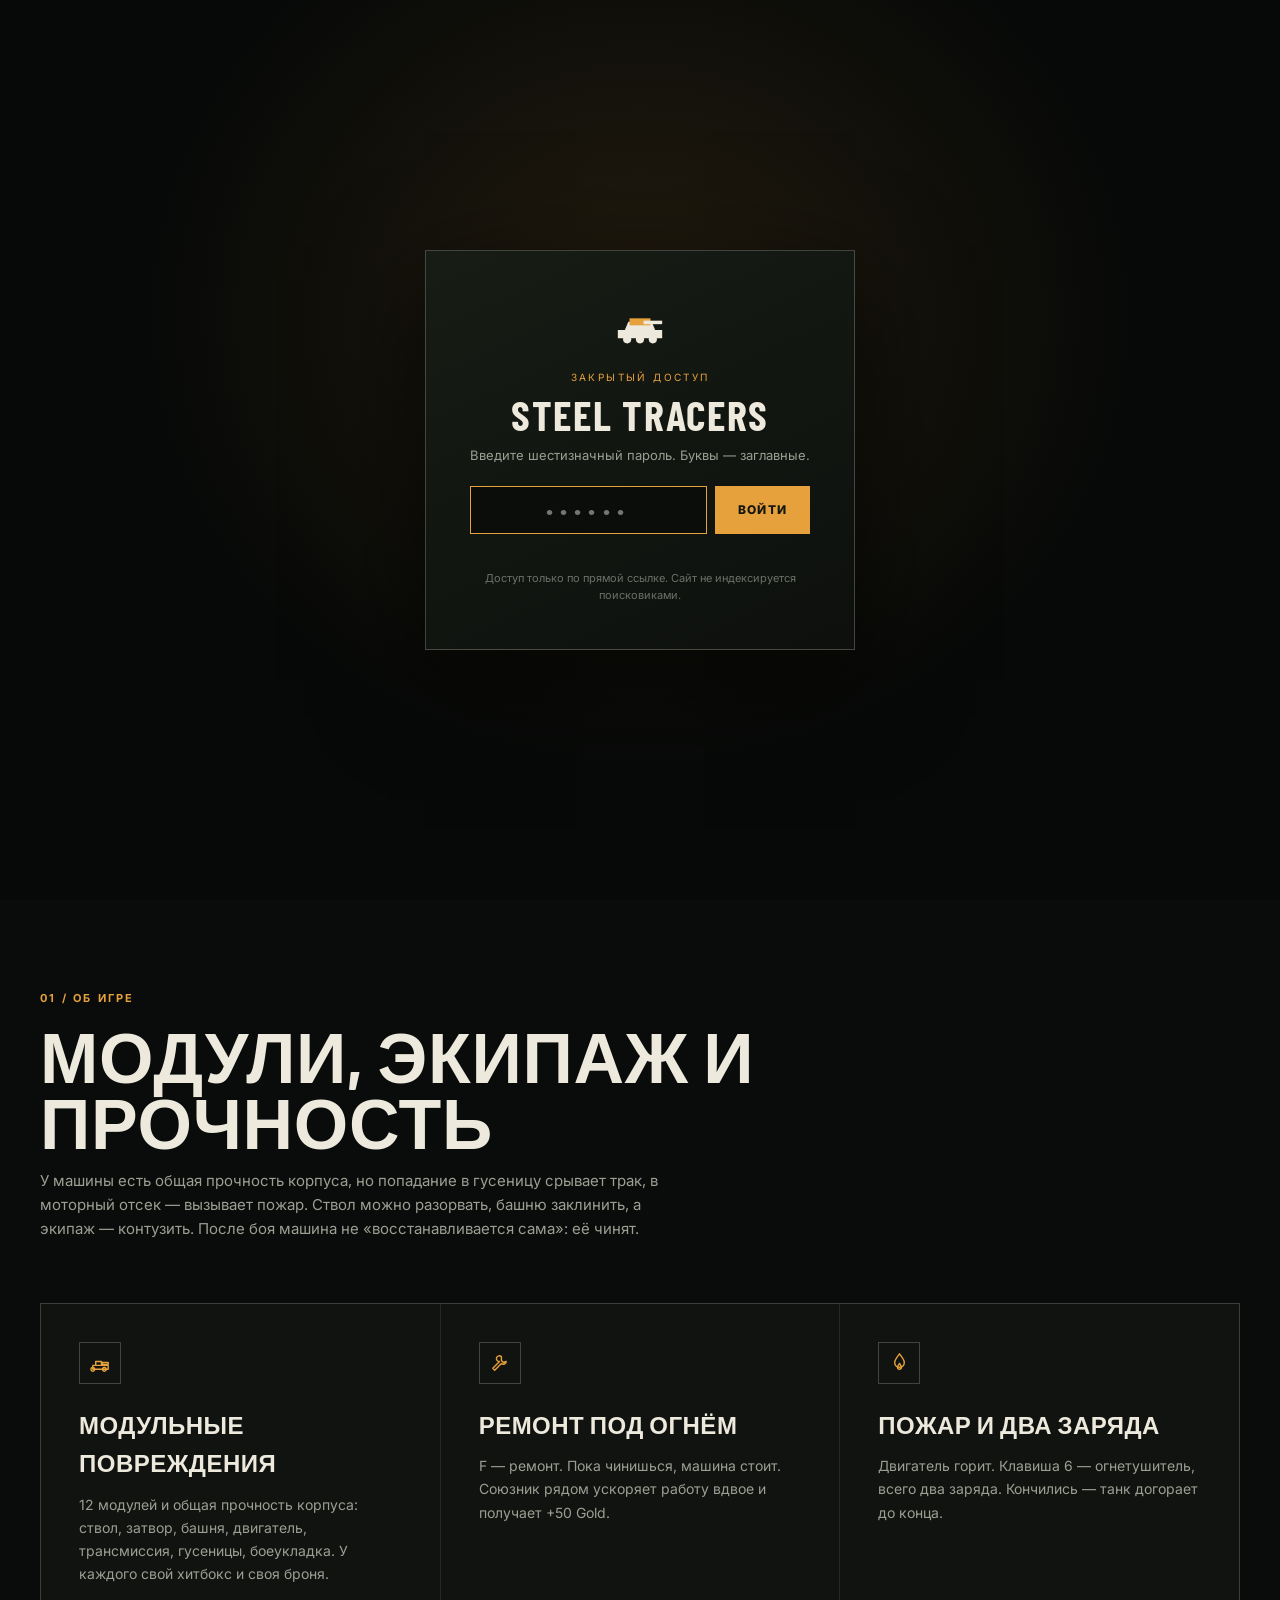
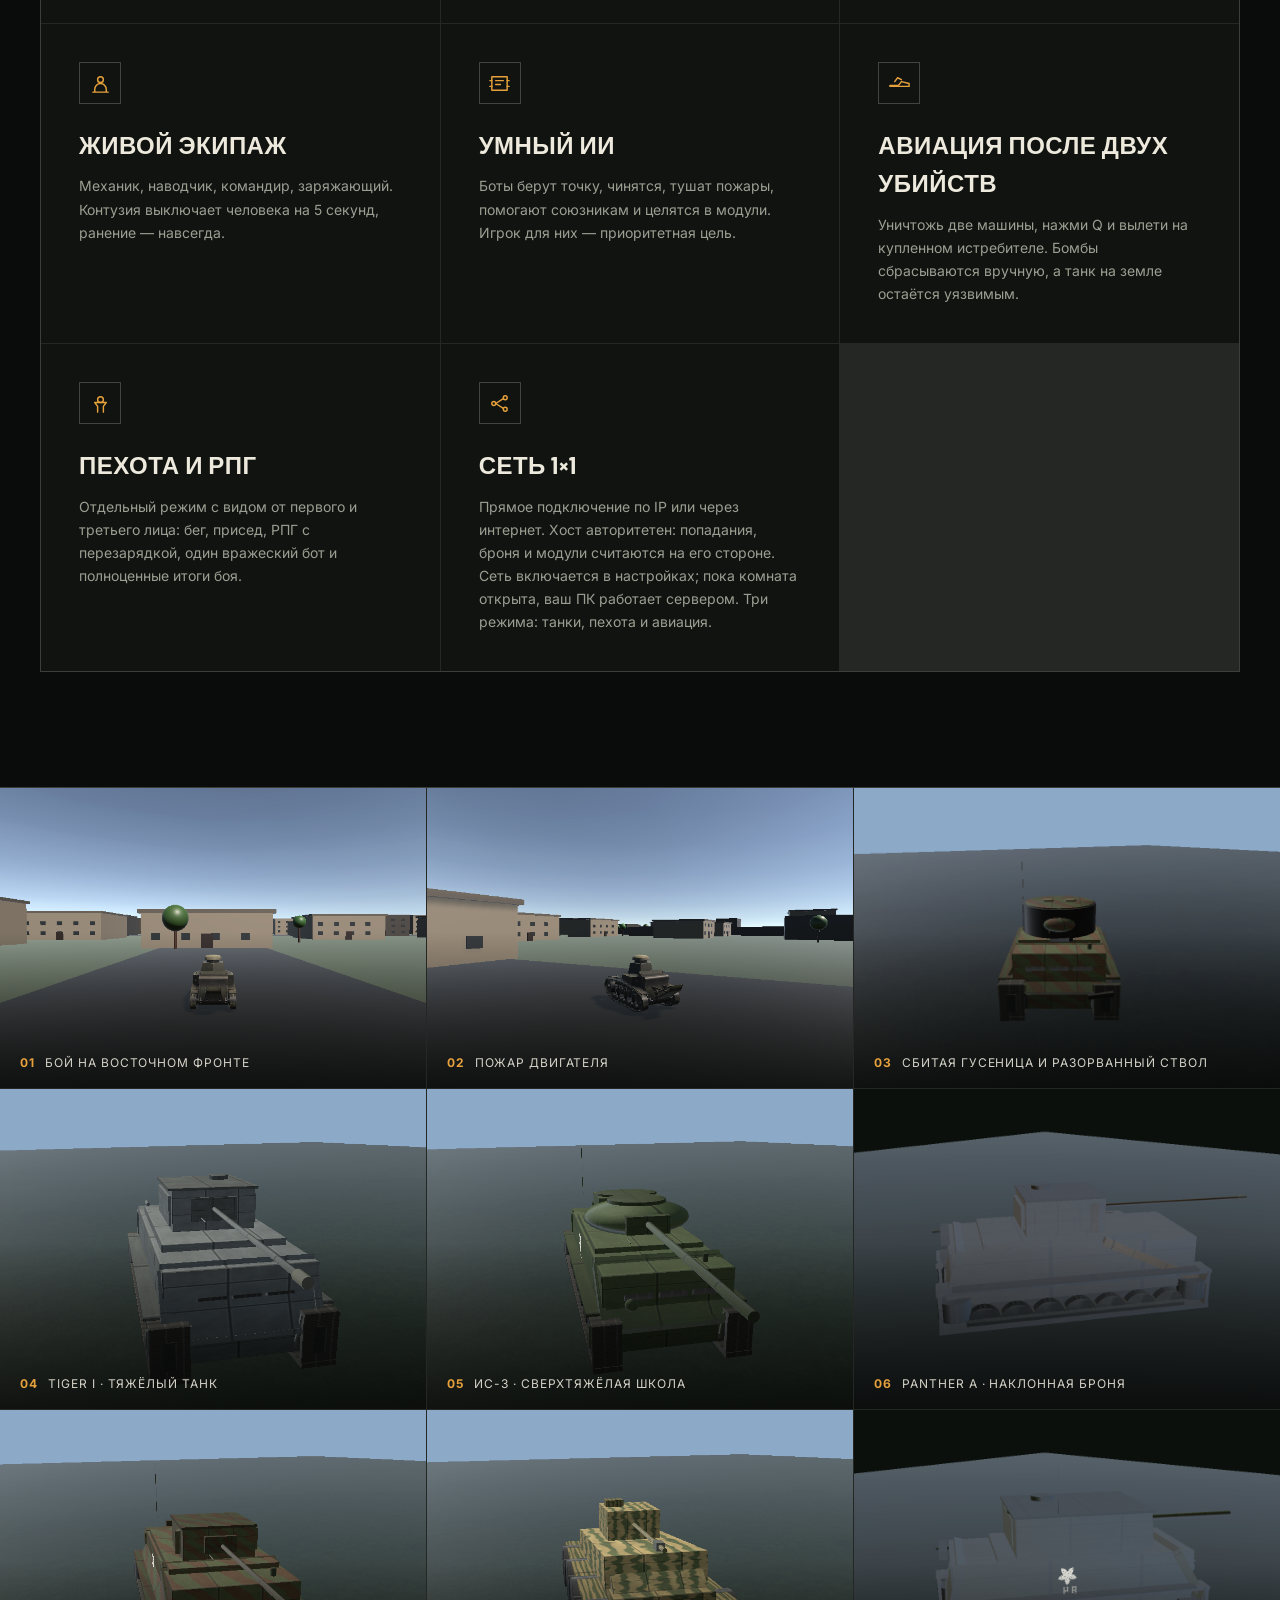
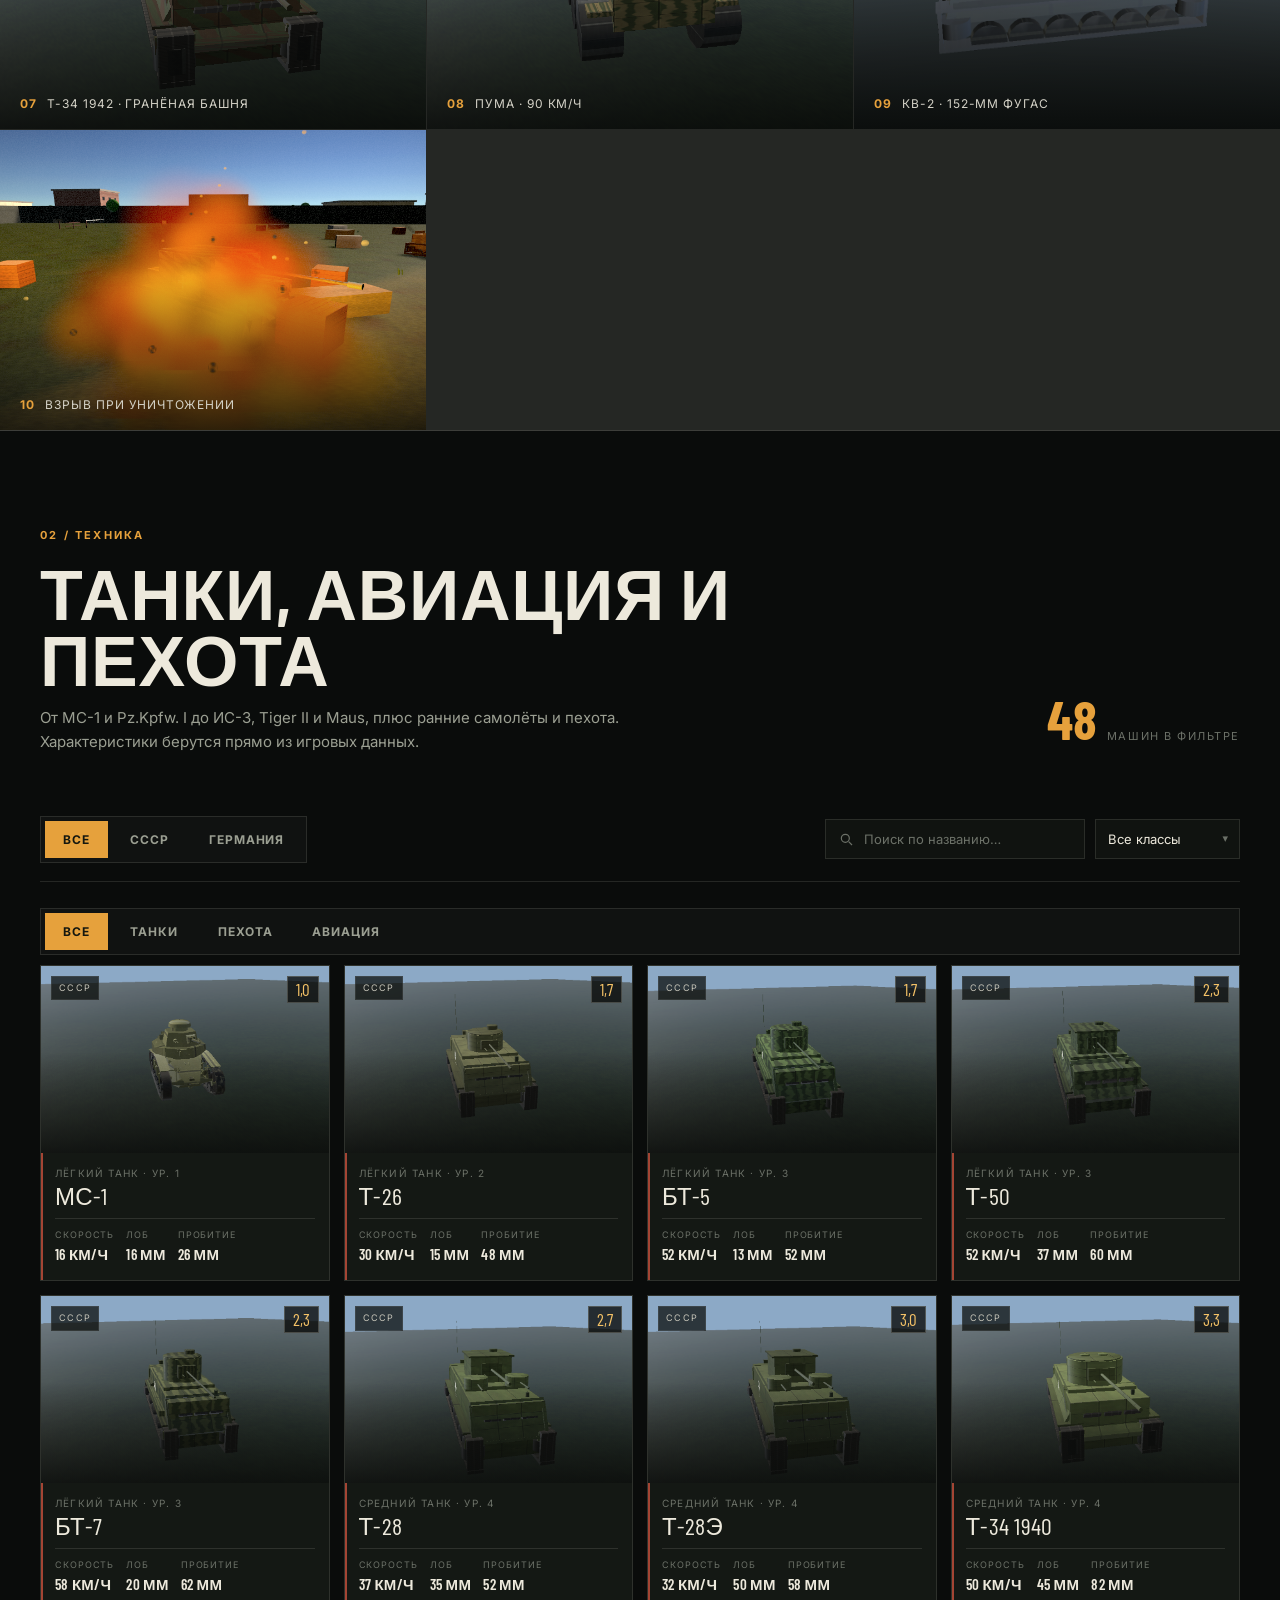
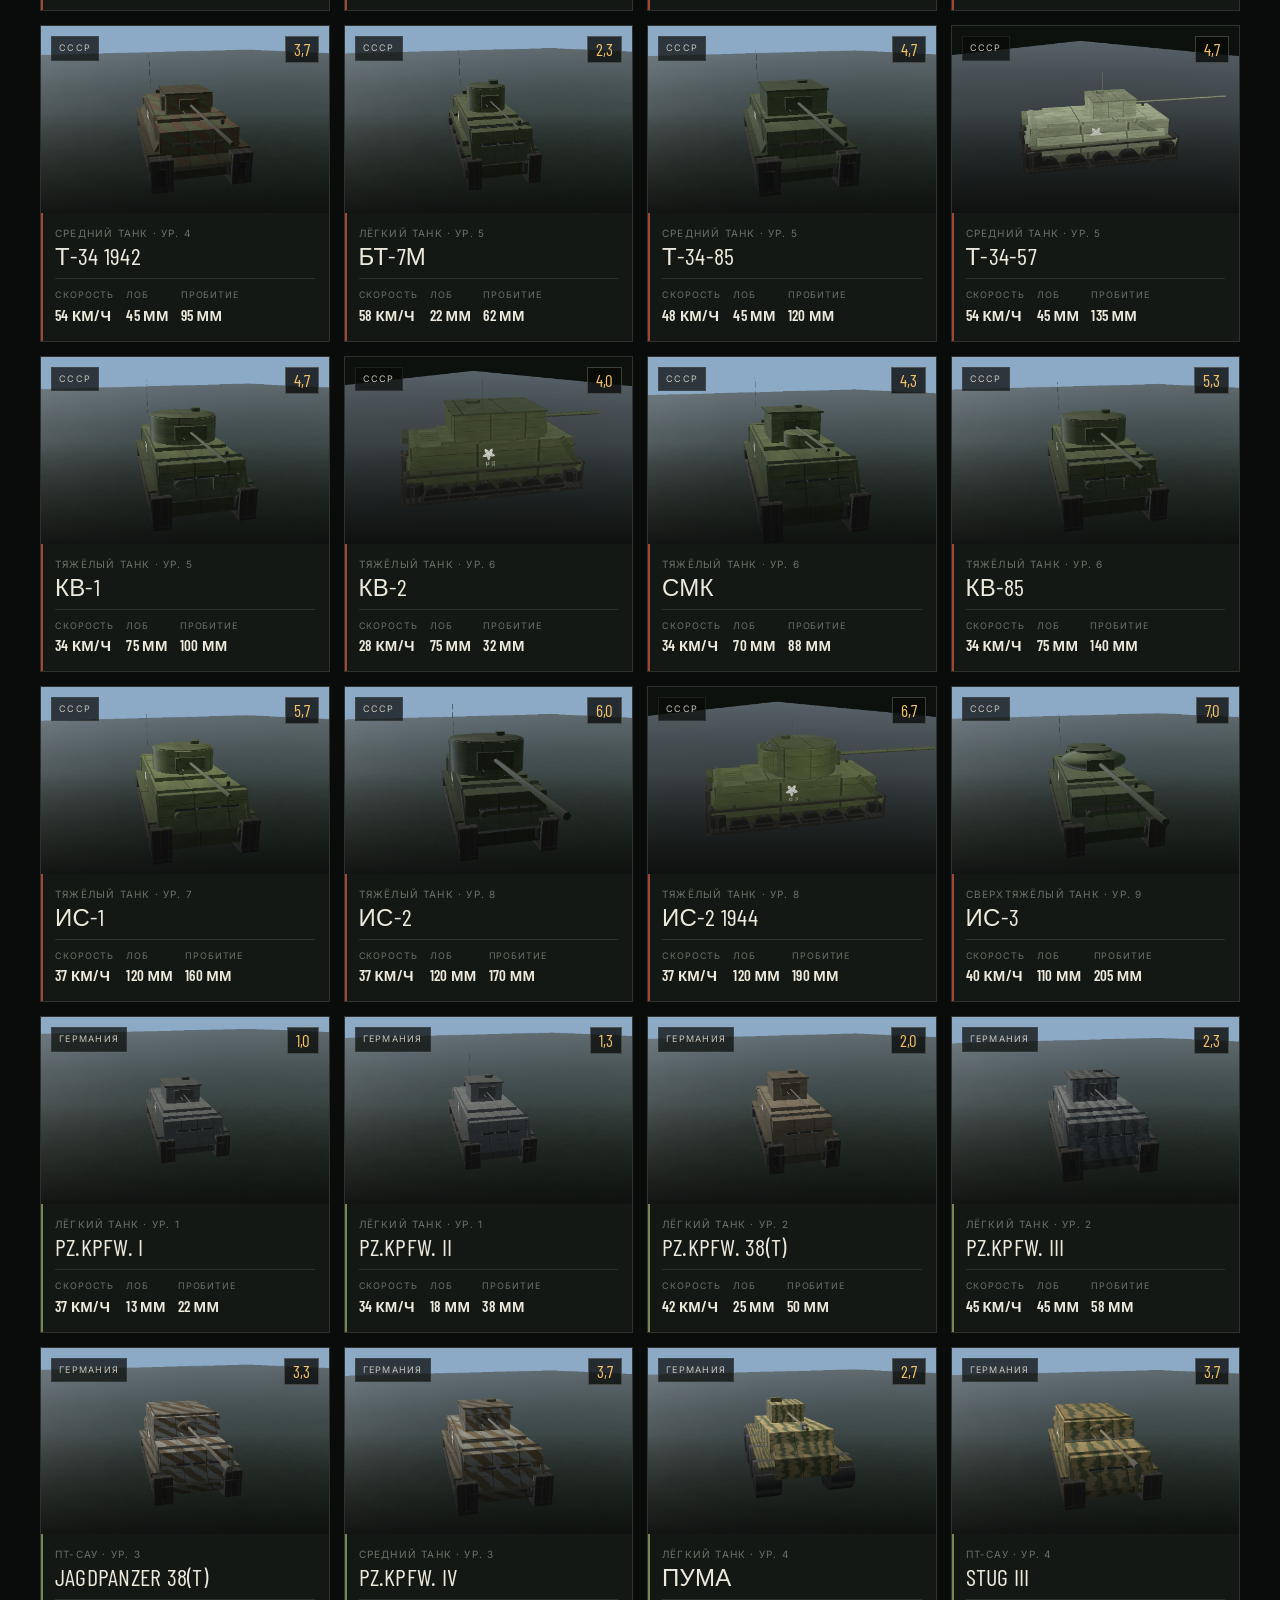
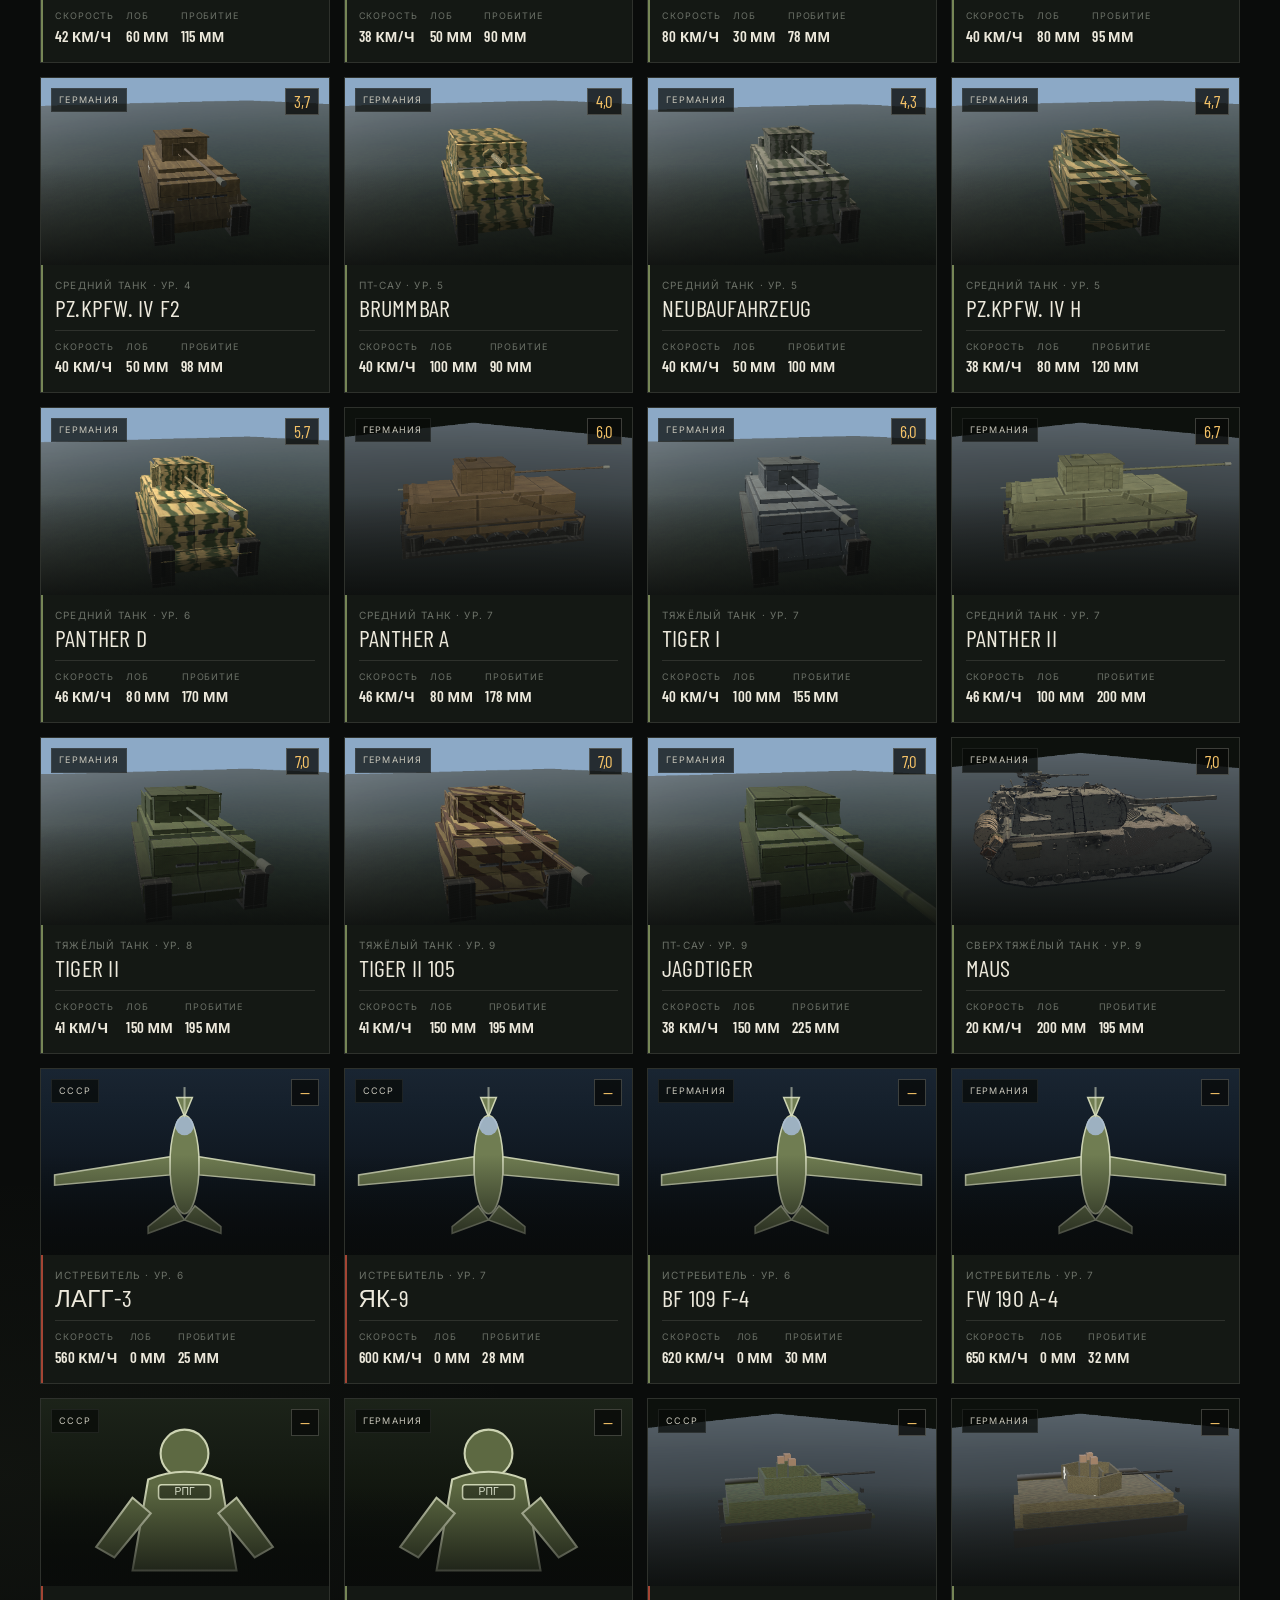
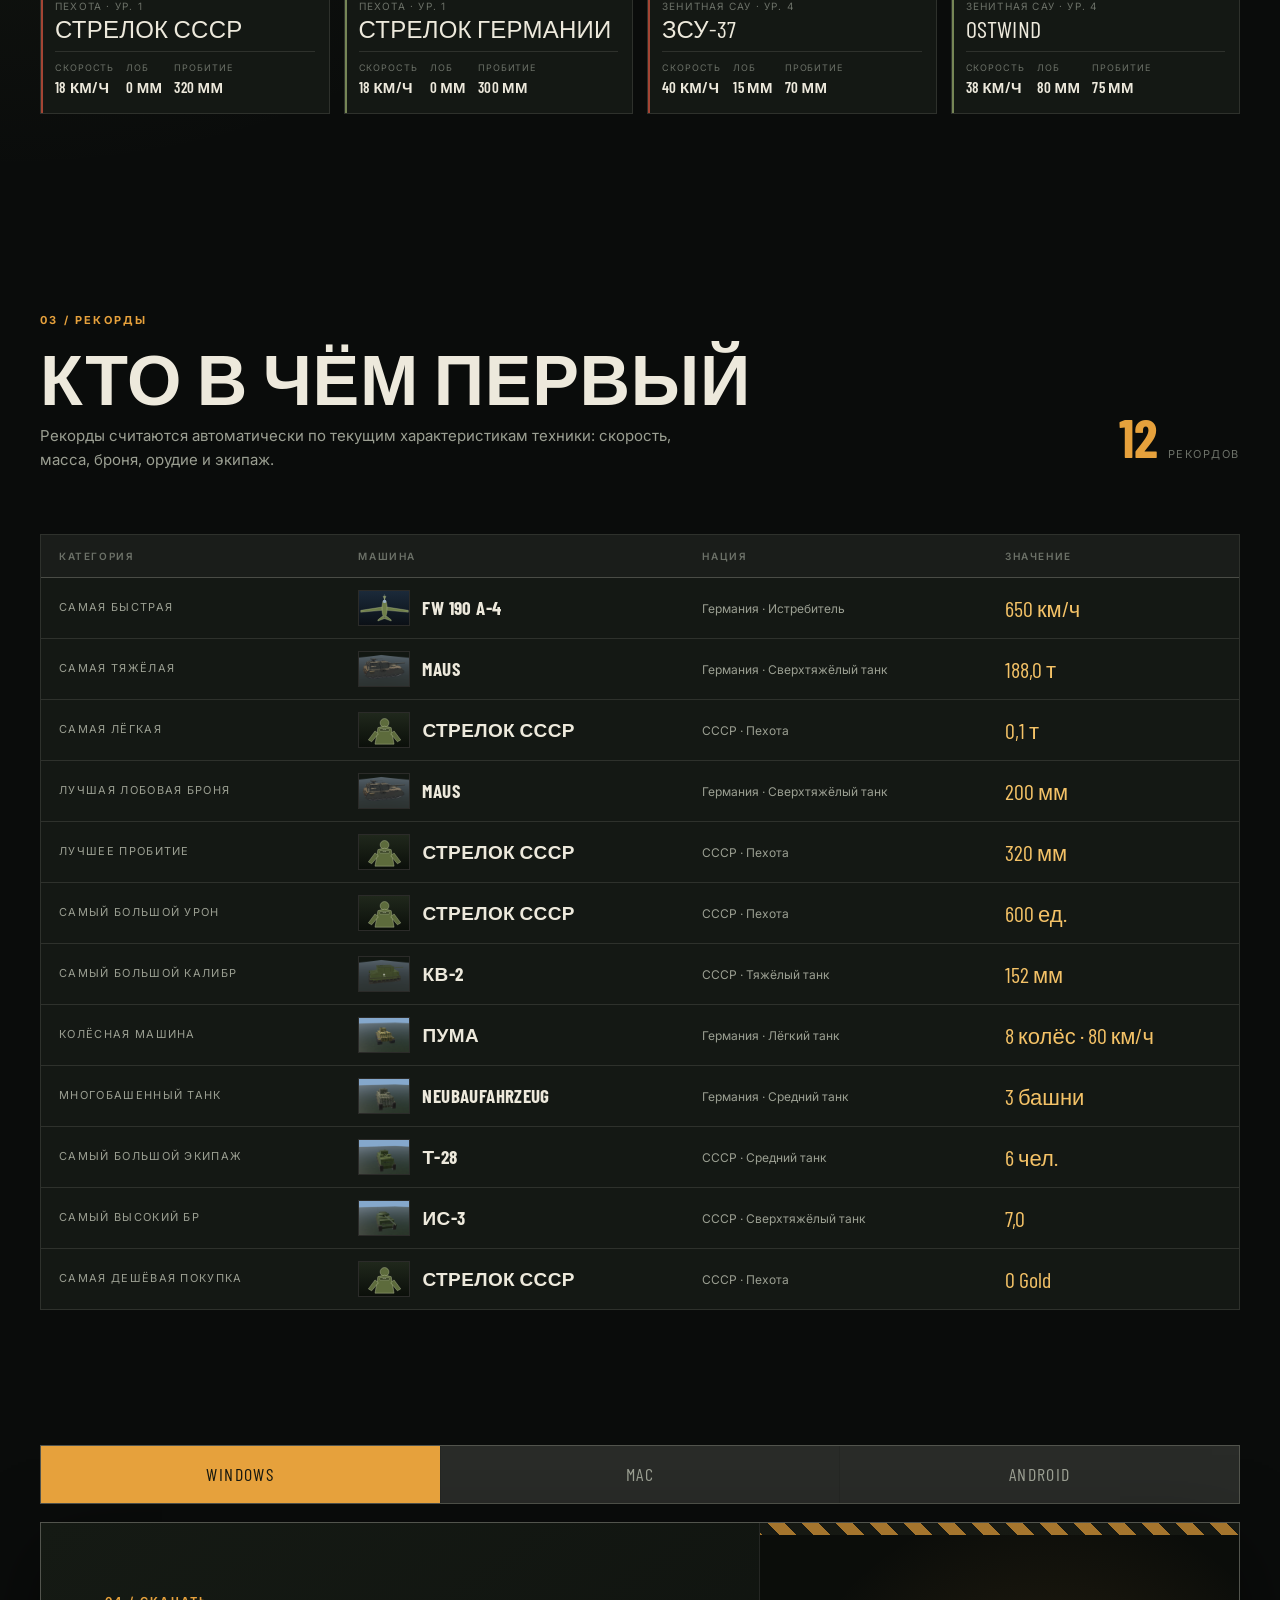
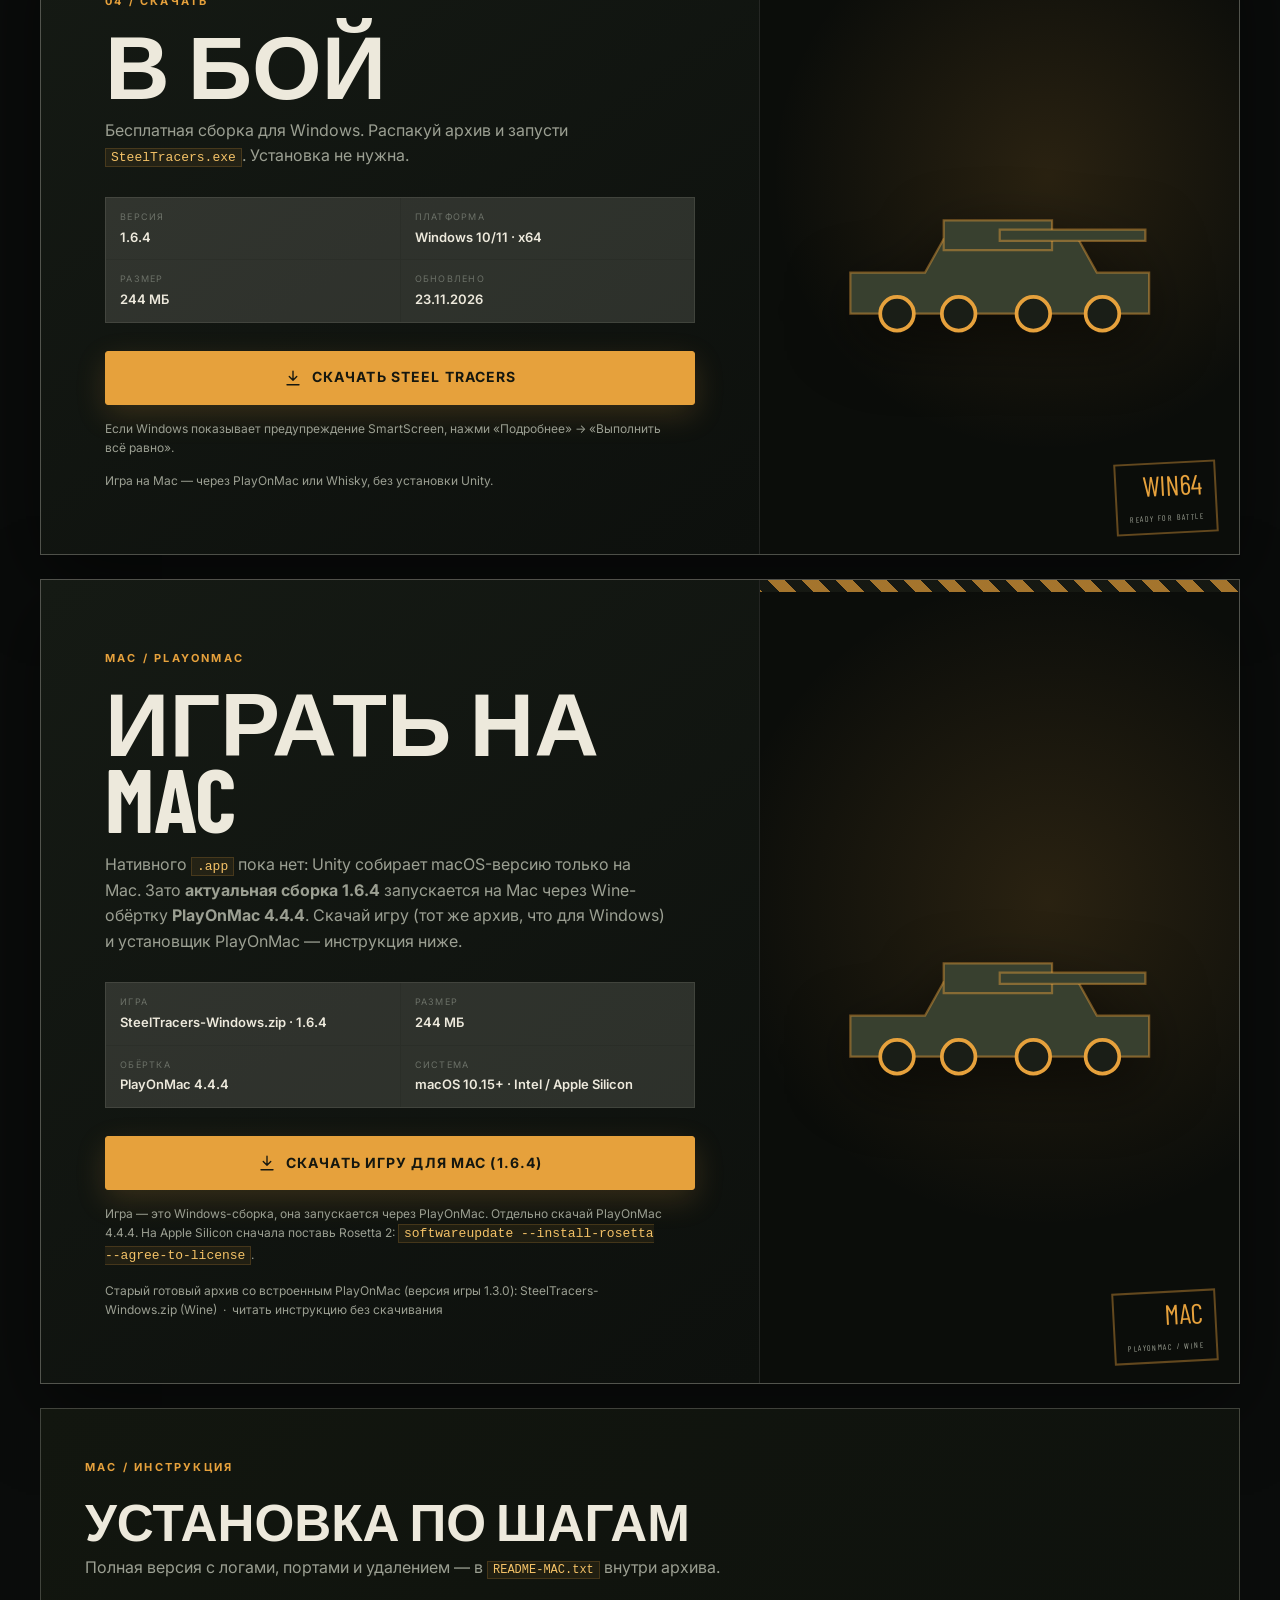
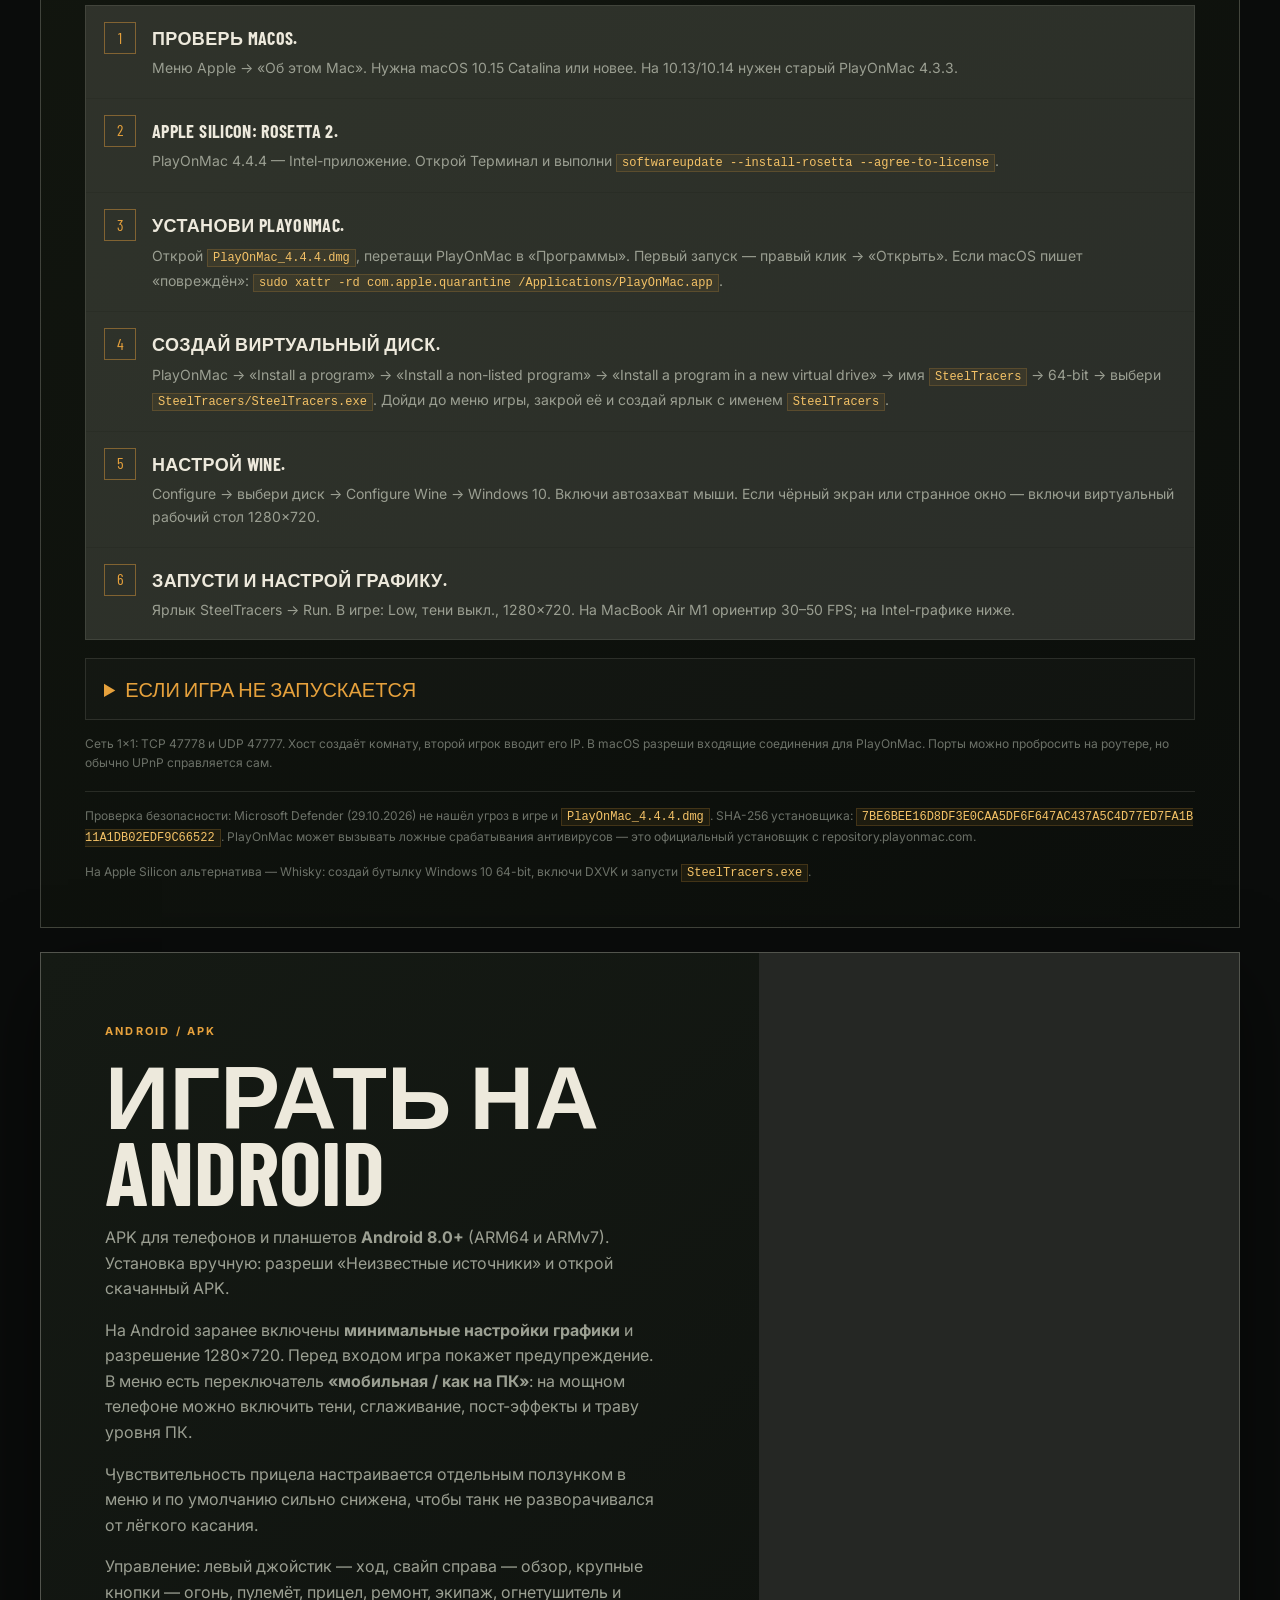
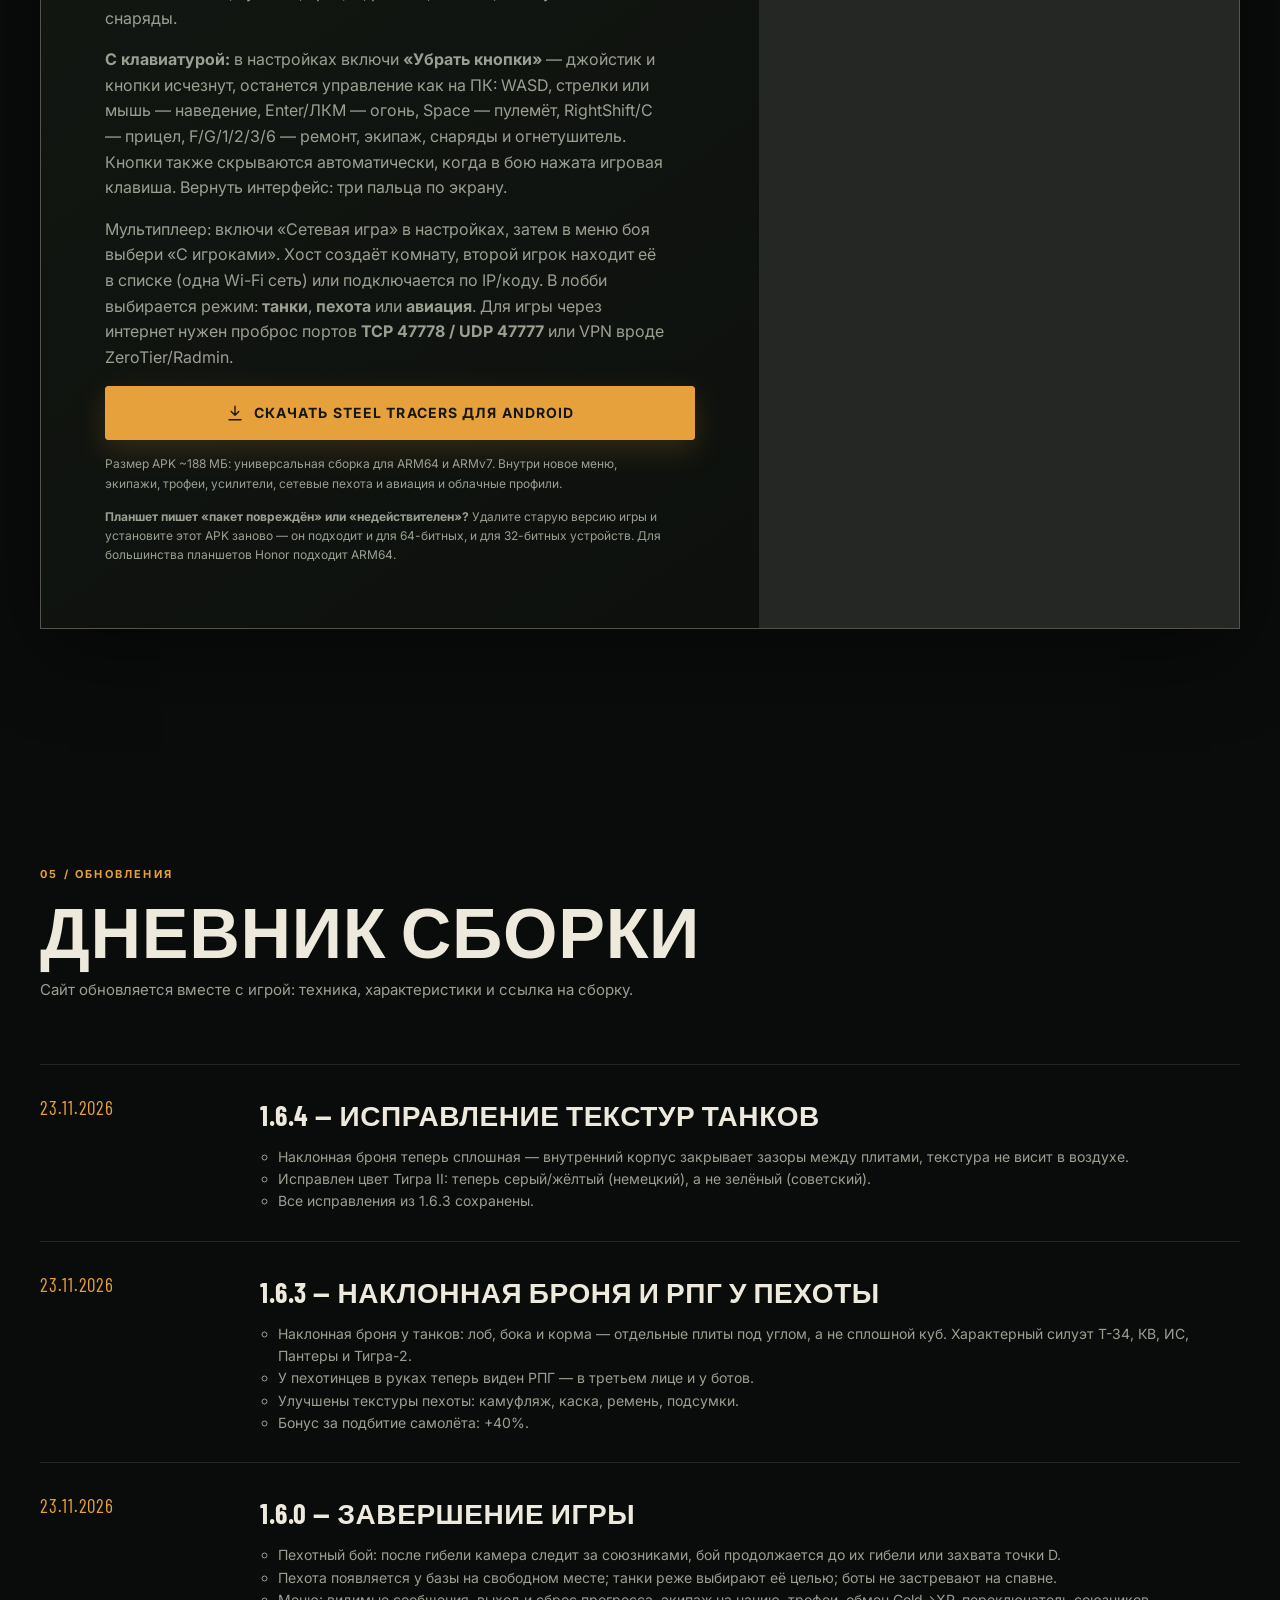
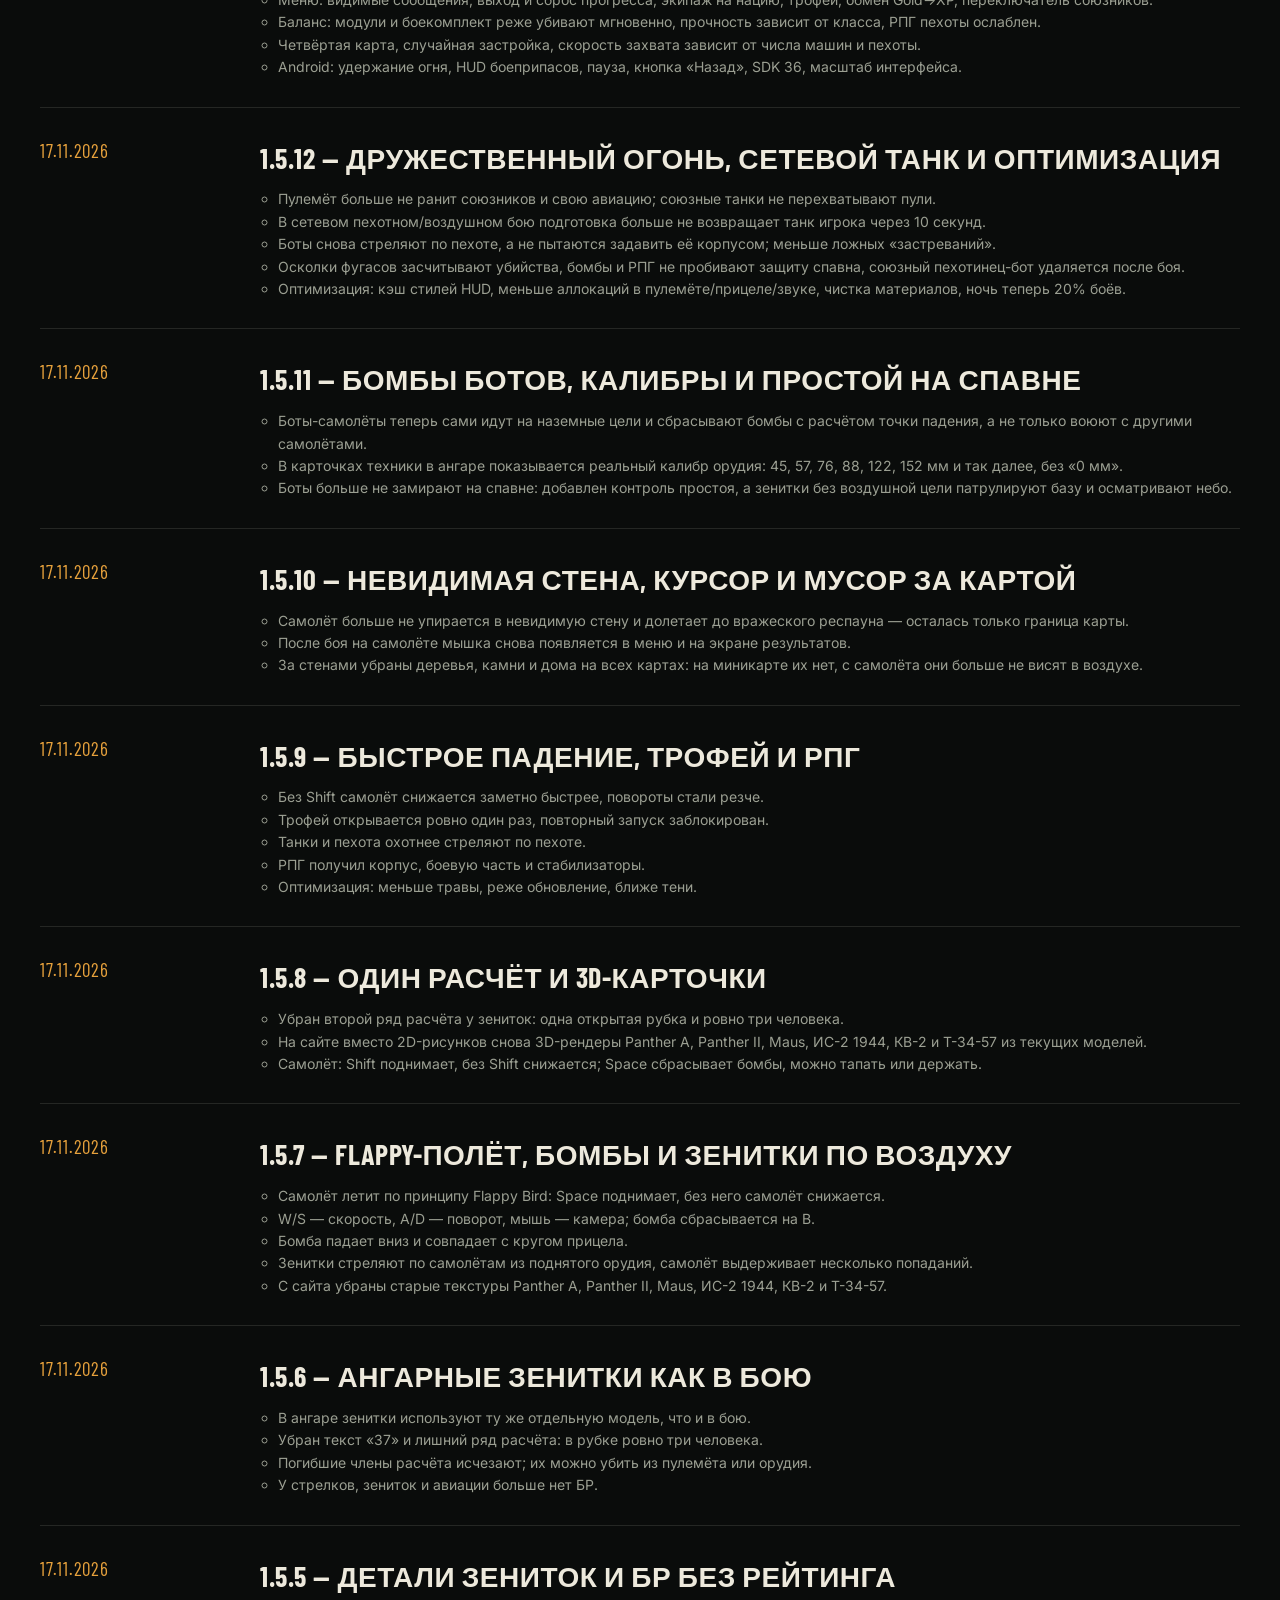
==== commit 06a61e59: "Release 1.6.4: fixed hull textures and Tiger II color" ====
--- a/index.html
+++ b/index.html
@@ -96,7 +96,7 @@
         </div>
       </div>
       <div class="hero-version">
-        <span class="pulse"></span> СБОРКА <b id="version-badge">1.6.3</b>
+        <span class="pulse"></span> СБОРКА <b id="version-badge">1.6.4</b>
       </div>
       <a class="scroll-hint" href="#about" aria-label="Листать вниз"><span></span></a>
     </section>
@@ -283,7 +283,7 @@
             <code>SteelTracers.exe</code>. Установка не нужна.
           </p>
           <div class="download-meta">
-            <div><span>Версия</span><strong id="download-version">1.6.3</strong></div>
+            <div><span>Версия</span><strong id="download-version">1.6.4</strong></div>
             <div><span>Платформа</span><strong>Windows 10/11 · x64</strong></div>
             <div><span>Размер</span><strong id="download-size">69 МБ</strong></div>
             <div><span>Обновлено</span><strong id="download-date">15.11.2026</strong></div>
@@ -318,19 +318,19 @@
           <h2>Играть на Mac</h2>
           <p>
             Нативного <code>.app</code> пока нет: Unity собирает macOS-версию только на Mac.
-            Зато <strong>актуальная сборка 1.6.3</strong> запускается на Mac через Wine-обёртку
+            Зато <strong>актуальная сборка 1.6.4</strong> запускается на Mac через Wine-обёртку
             <strong>PlayOnMac 4.4.4</strong>. Скачай игру (тот же архив, что для Windows)
             и установщик PlayOnMac — инструкция ниже.
           </p>
           <div class="download-meta">
-            <div><span>Игра</span><strong>SteelTracers-Windows.zip · 1.6.3</strong></div>
+            <div><span>Игра</span><strong>SteelTracers-Windows.zip · 1.6.4</strong></div>
             <div><span>Размер</span><strong id="mac-size">244 МБ</strong></div>
             <div><span>Обёртка</span><strong>PlayOnMac 4.4.4</strong></div>
             <div><span>Система</span><strong>macOS 10.15+ · Intel / Apple Silicon</strong></div>
           </div>
           <a class="btn btn-amber btn-large download-btn" id="mac-download-button" href="downloads/download.html?file=windows&v=173">
             <svg viewBox="0 0 24 24" aria-hidden="true"><path d="M12 3v12m0 0 5-5m-5 5-5-5M4 21h16"/></svg>
-            <span id="mac-download-label">Скачать игру для Mac (1.6.3)</span>
+            <span id="mac-download-label">Скачать игру для Mac (1.6.4)</span>
           </a>
           <p class="download-note" id="mac-download-note">
             Игра — это Windows-сборка, она запускается через PlayOnMac. Отдельно скачай
@@ -494,6 +494,17 @@
         <li>
           <div class="timeline-date">23.11.2026</div>
           <div class="timeline-body">
+            <h3>1.6.4 — исправление текстур танков</h3>
+            <ul>
+              <li>Наклонная броня теперь сплошная — внутренний корпус закрывает зазоры между плитами, текстура не висит в воздухе.</li>
+              <li>Исправлен цвет Тигра II: теперь серый/жёлтый (немецкий), а не зелёный (советский).</li>
+              <li>Все исправления из 1.6.3 сохранены.</li>
+            </ul>
+          </div>
+        </li>
+        <li>
+          <div class="timeline-date">23.11.2026</div>
+          <div class="timeline-body">
             <h3>1.6.3 — наклонная броня и РПГ у пехоты</h3>
             <ul>
               <li>Наклонная броня у танков: лоб, бока и корма — отдельные плиты под углом, а не сплошной куб. Характерный силуэт Т-34, КВ, ИС, Пантеры и Тигра-2.</li>
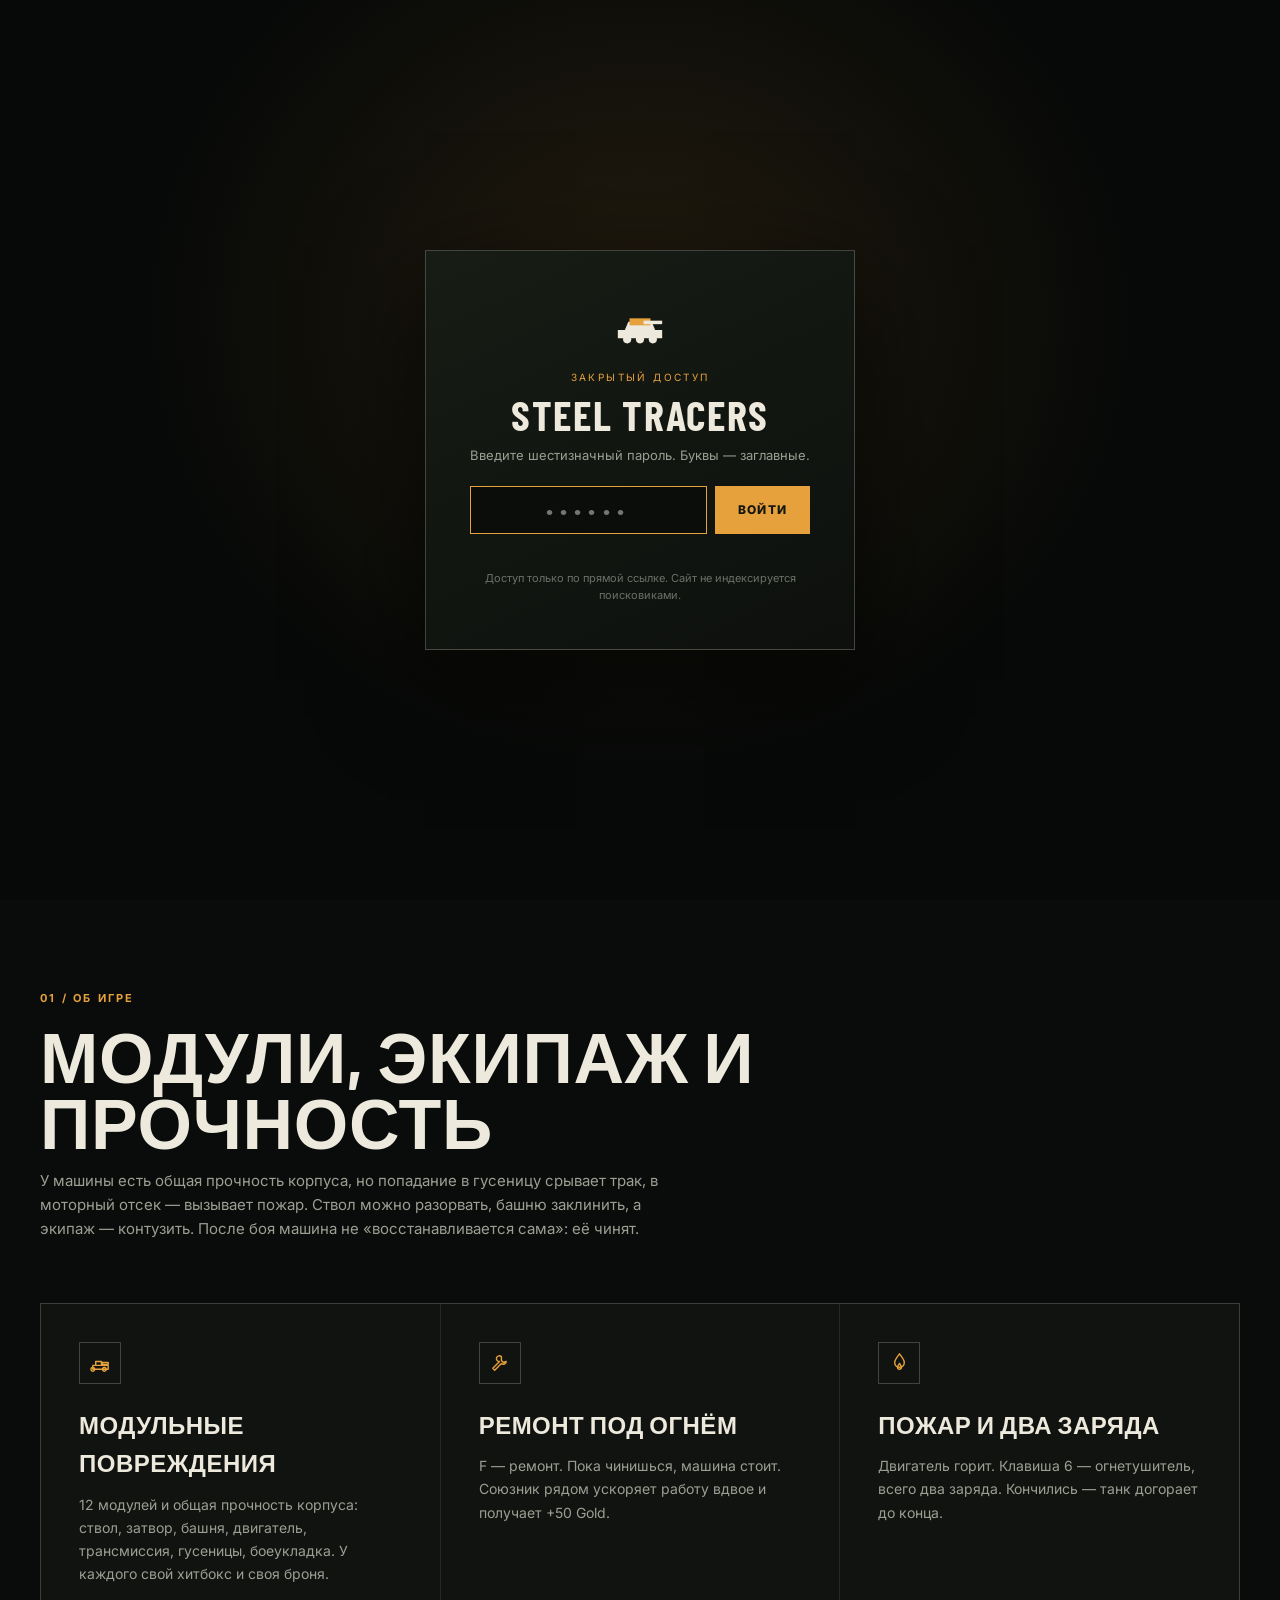
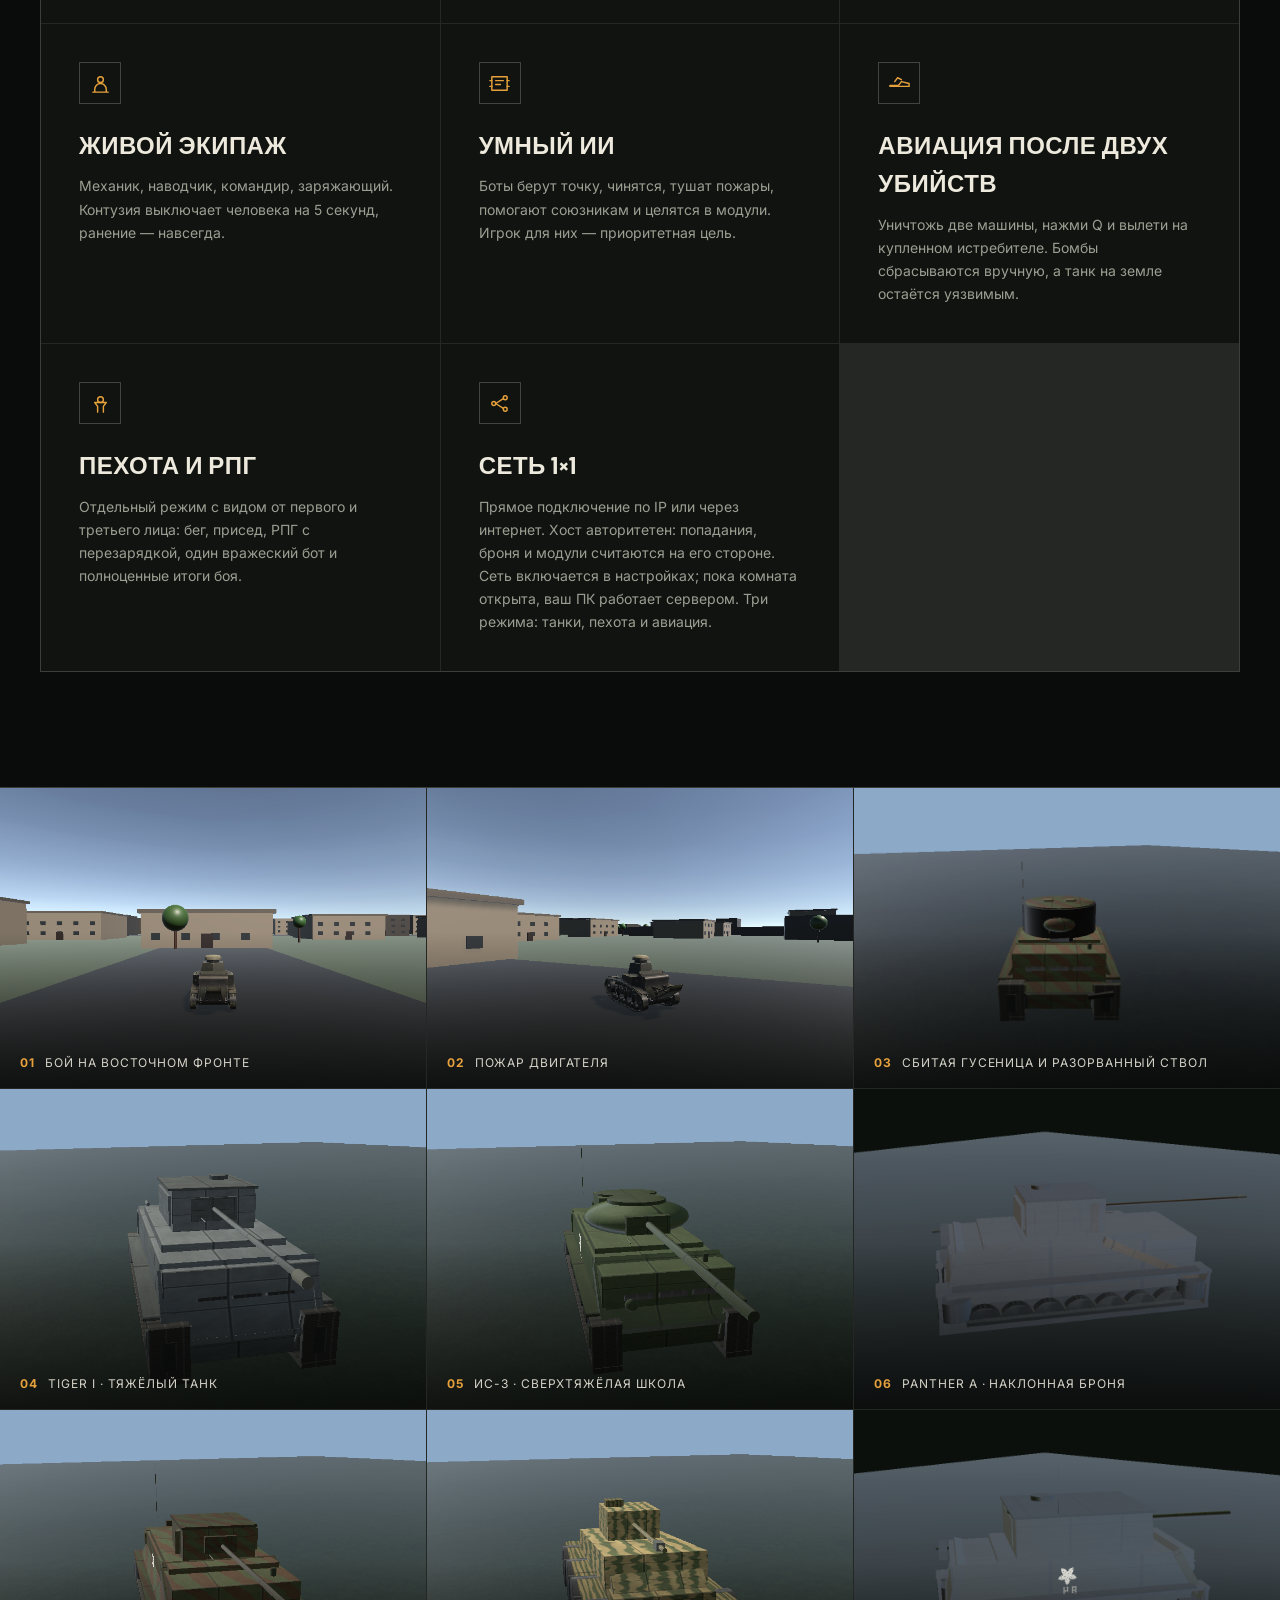
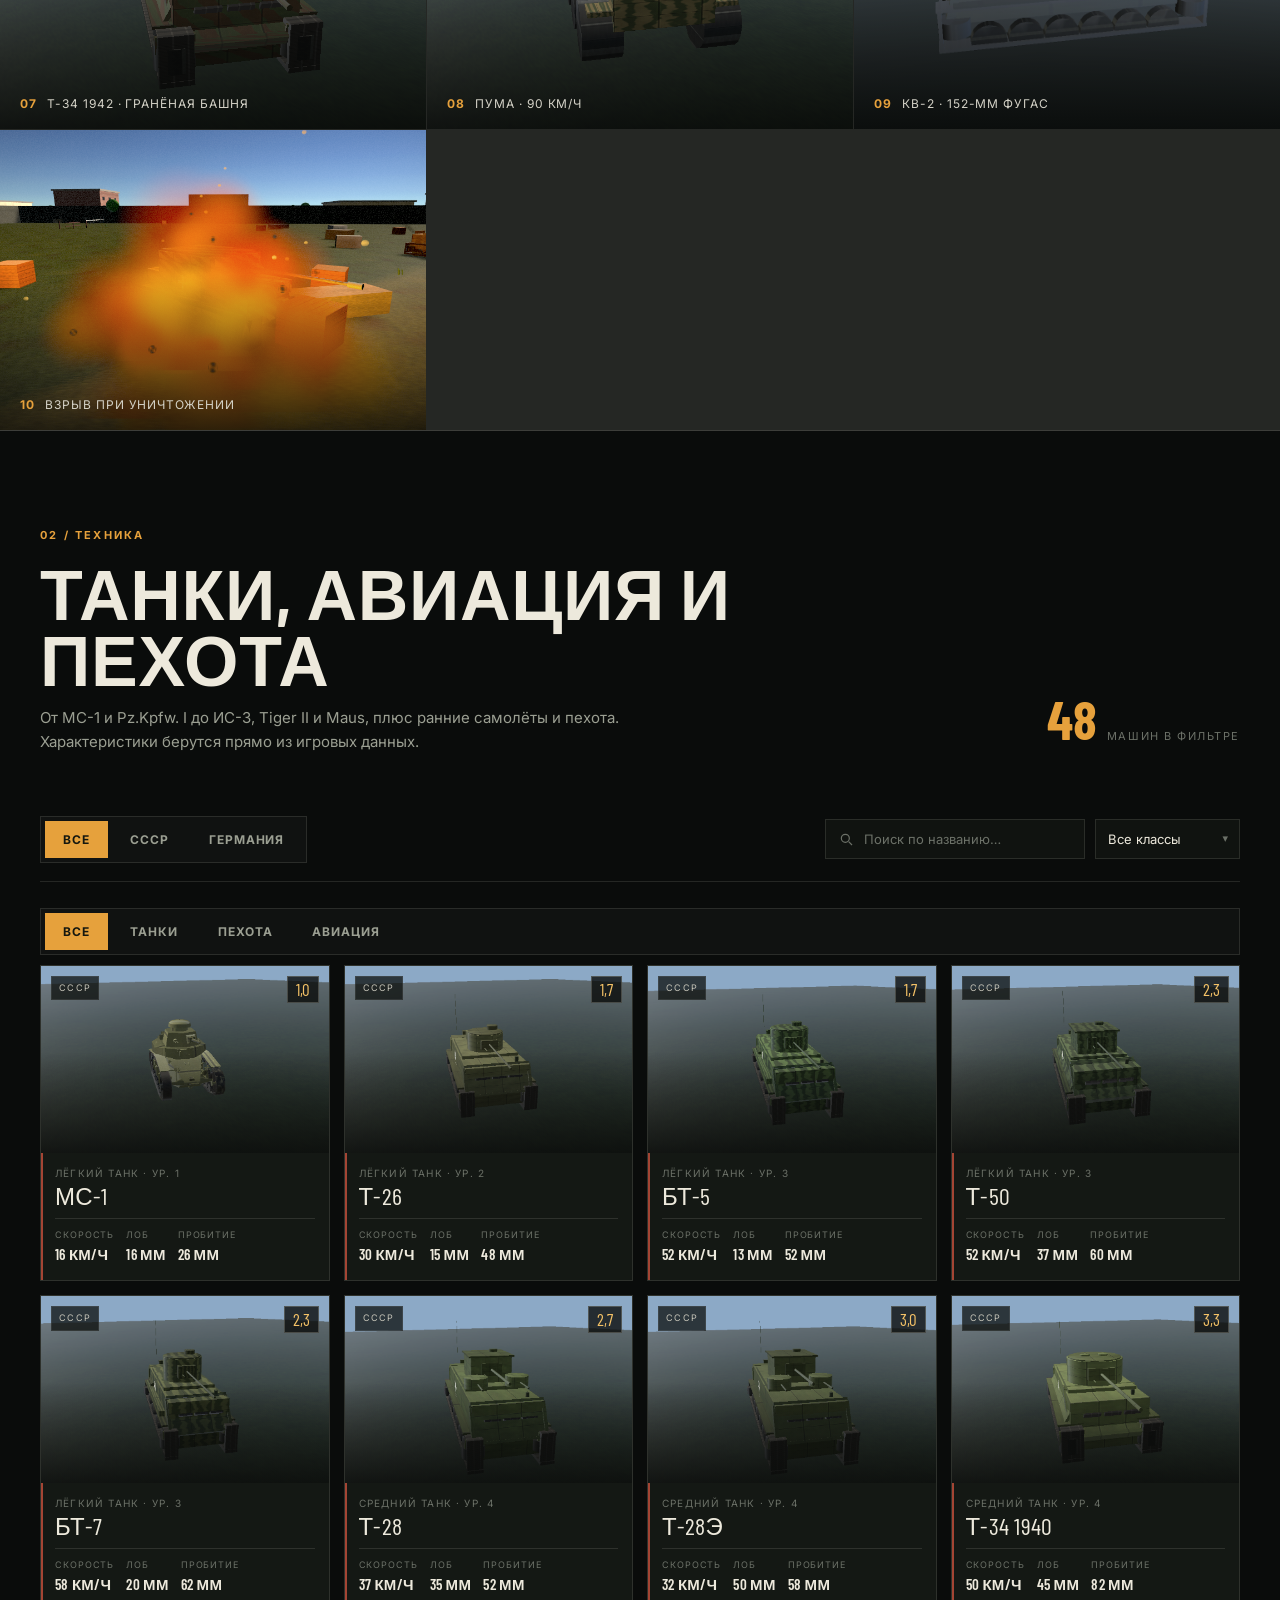
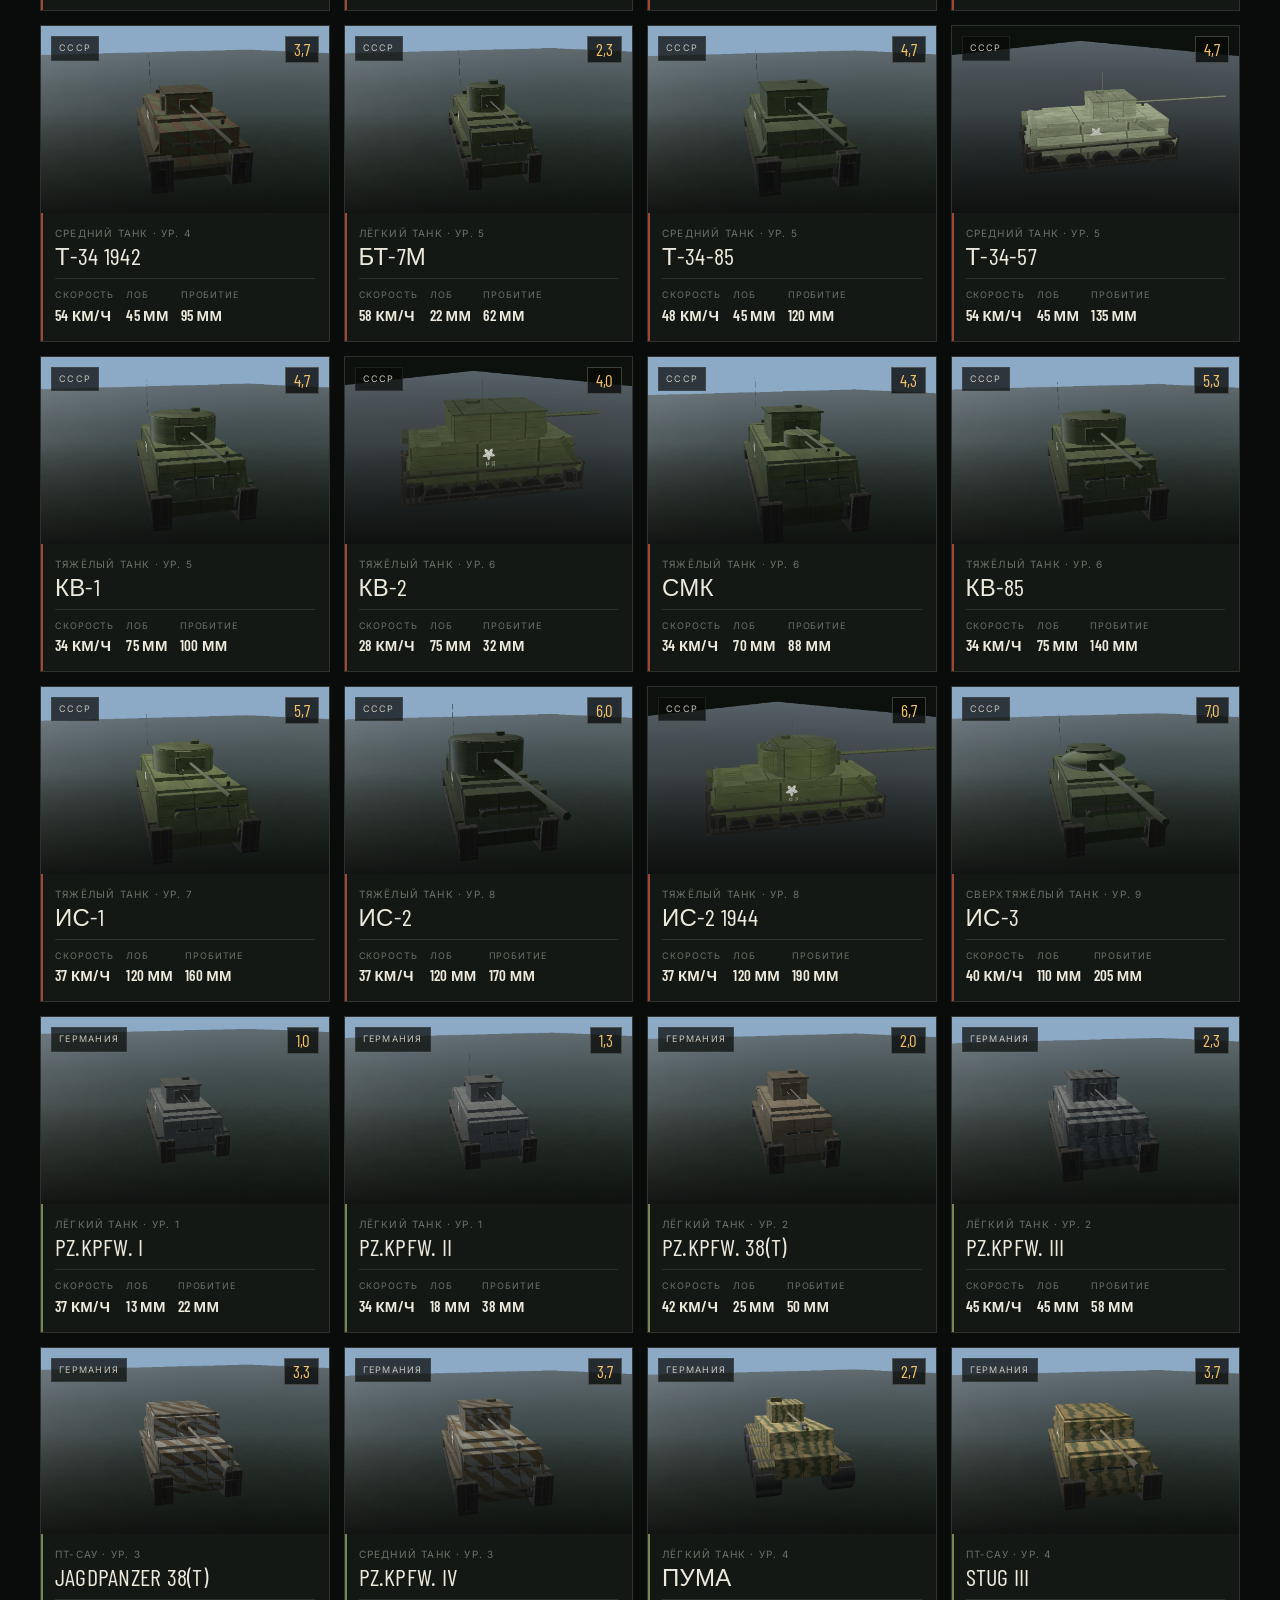
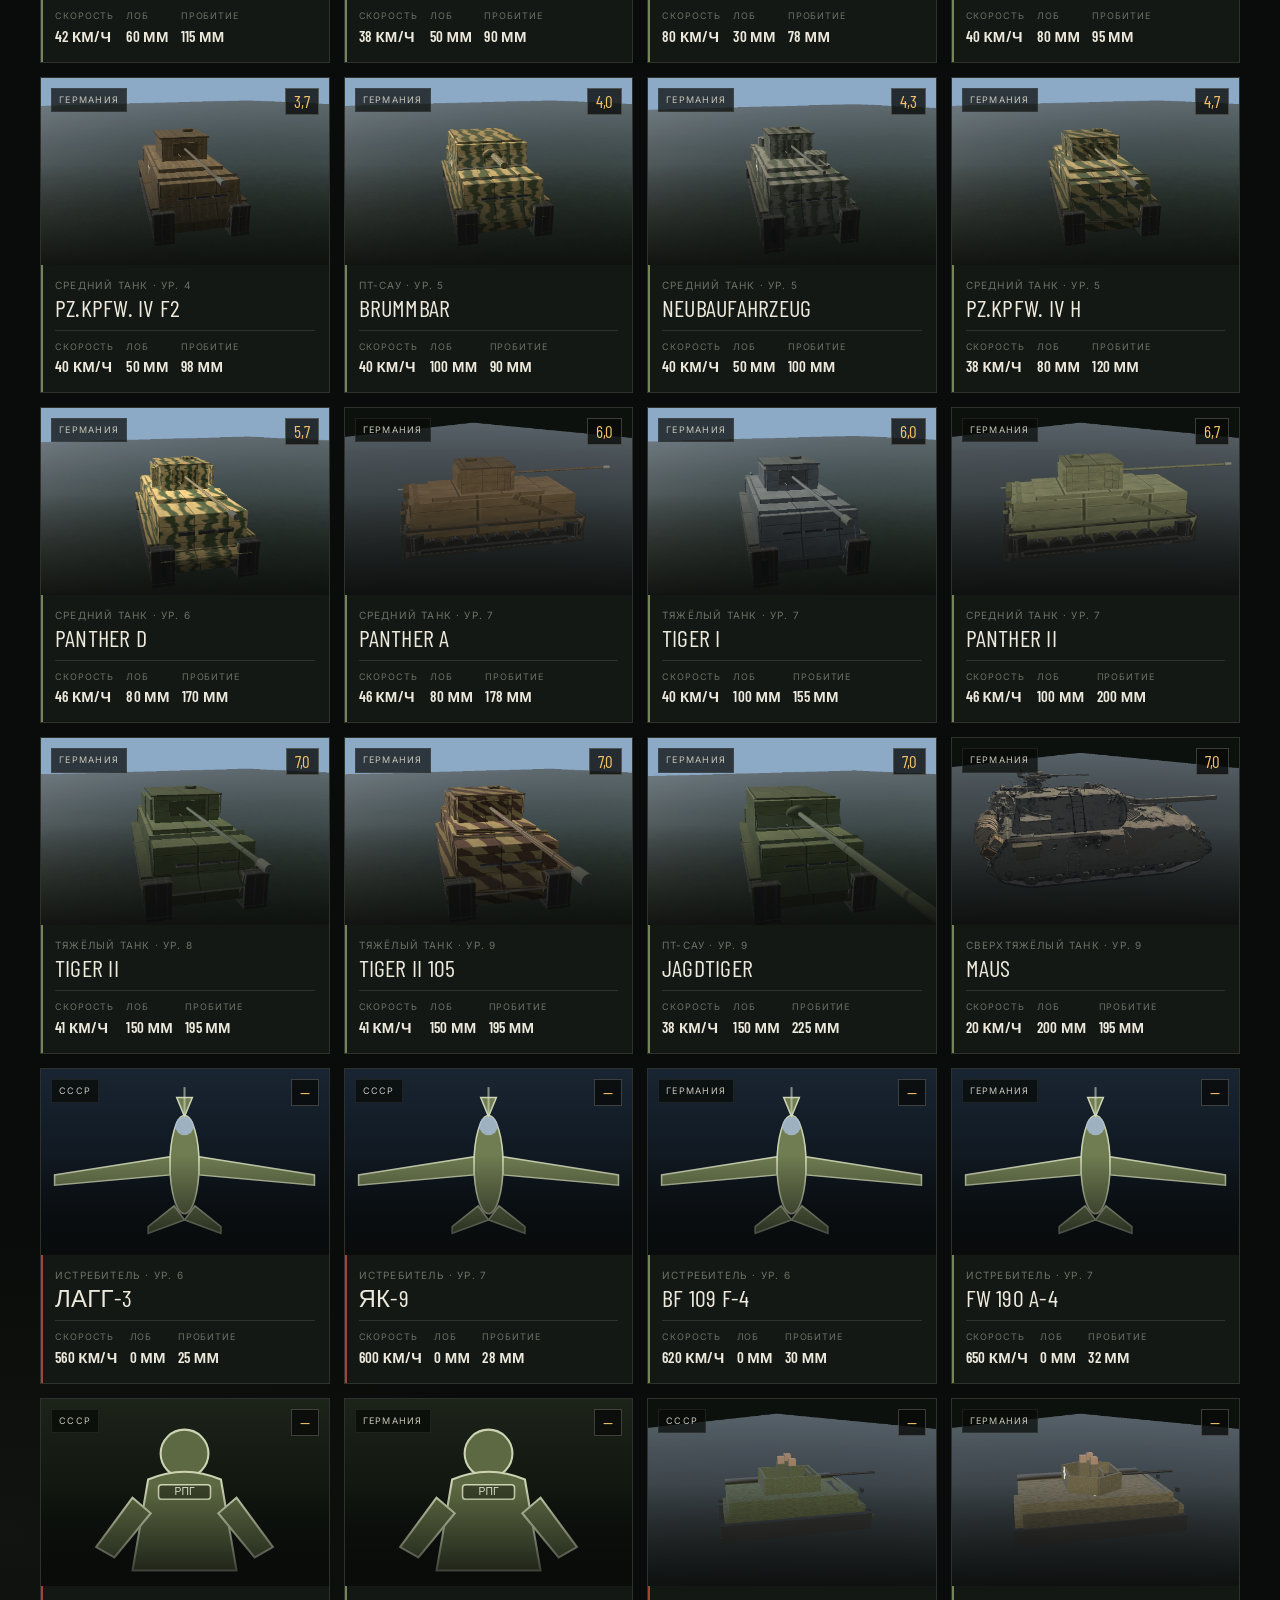
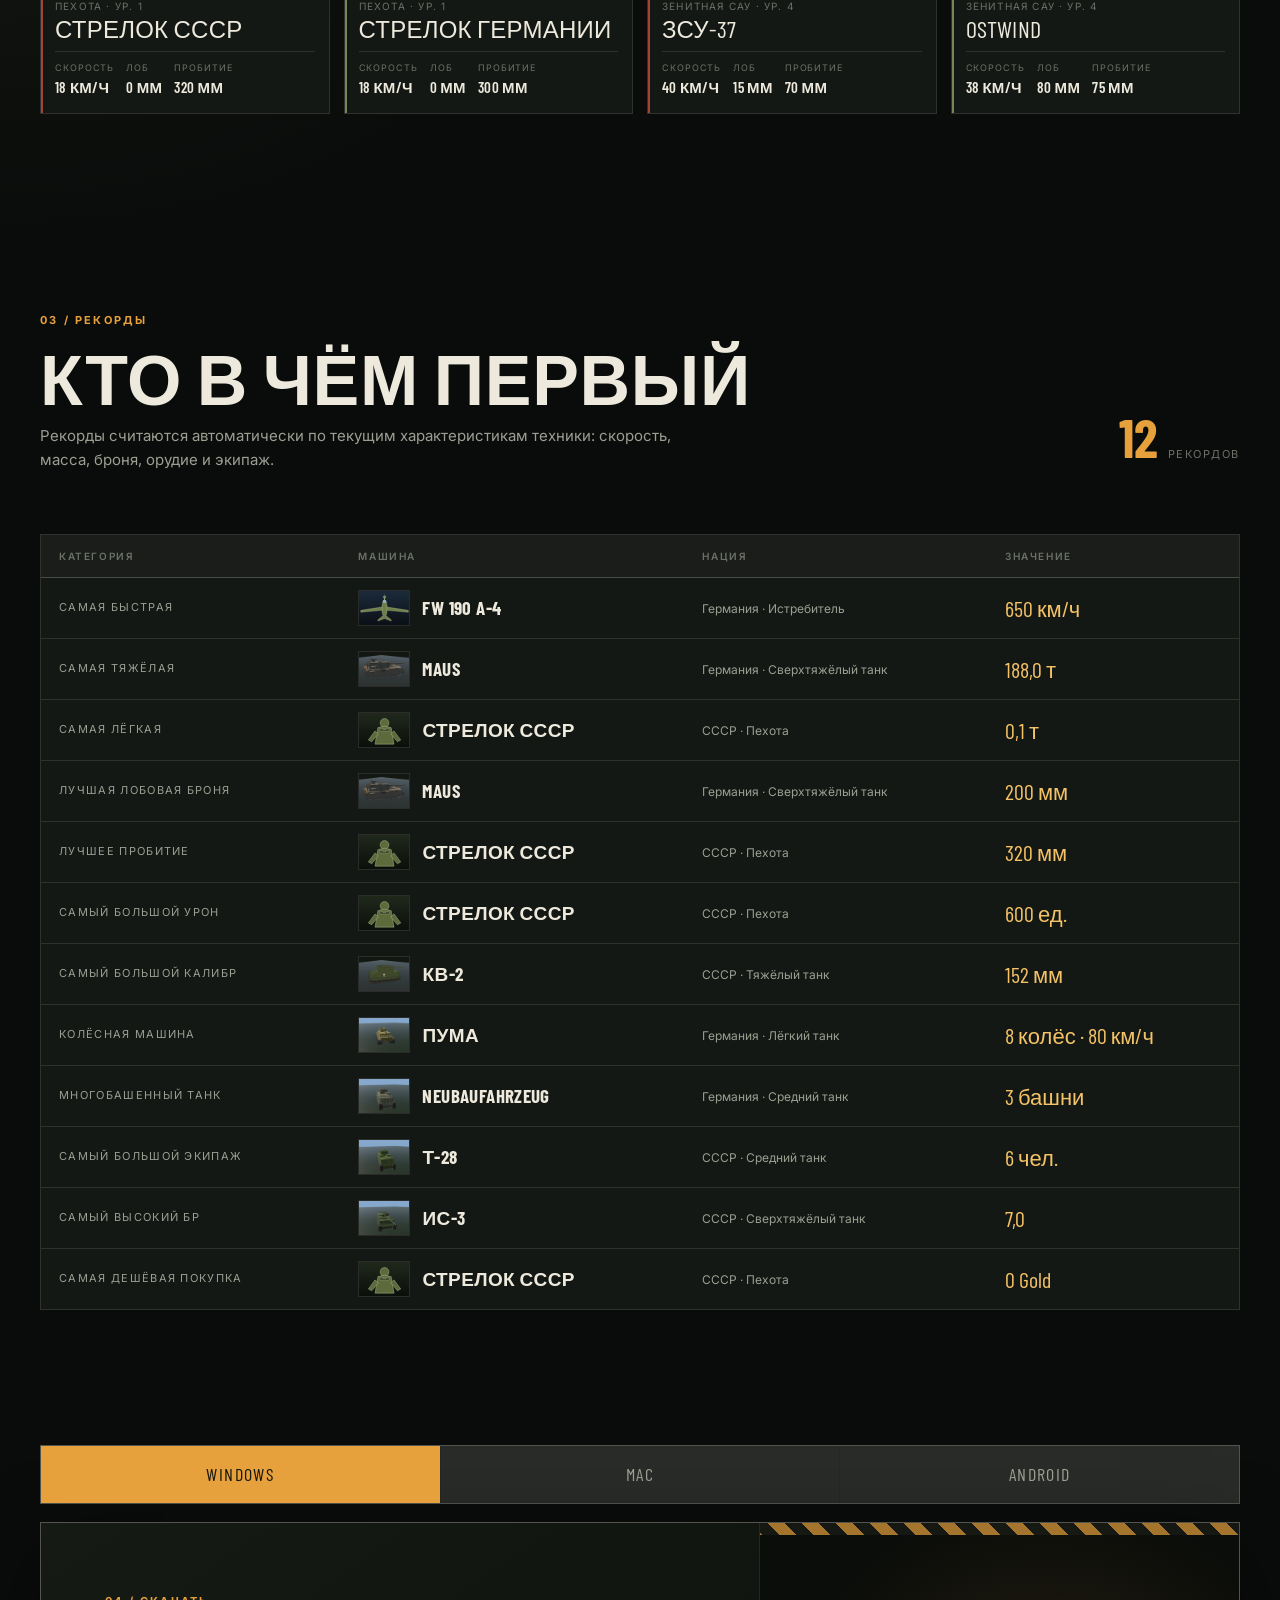
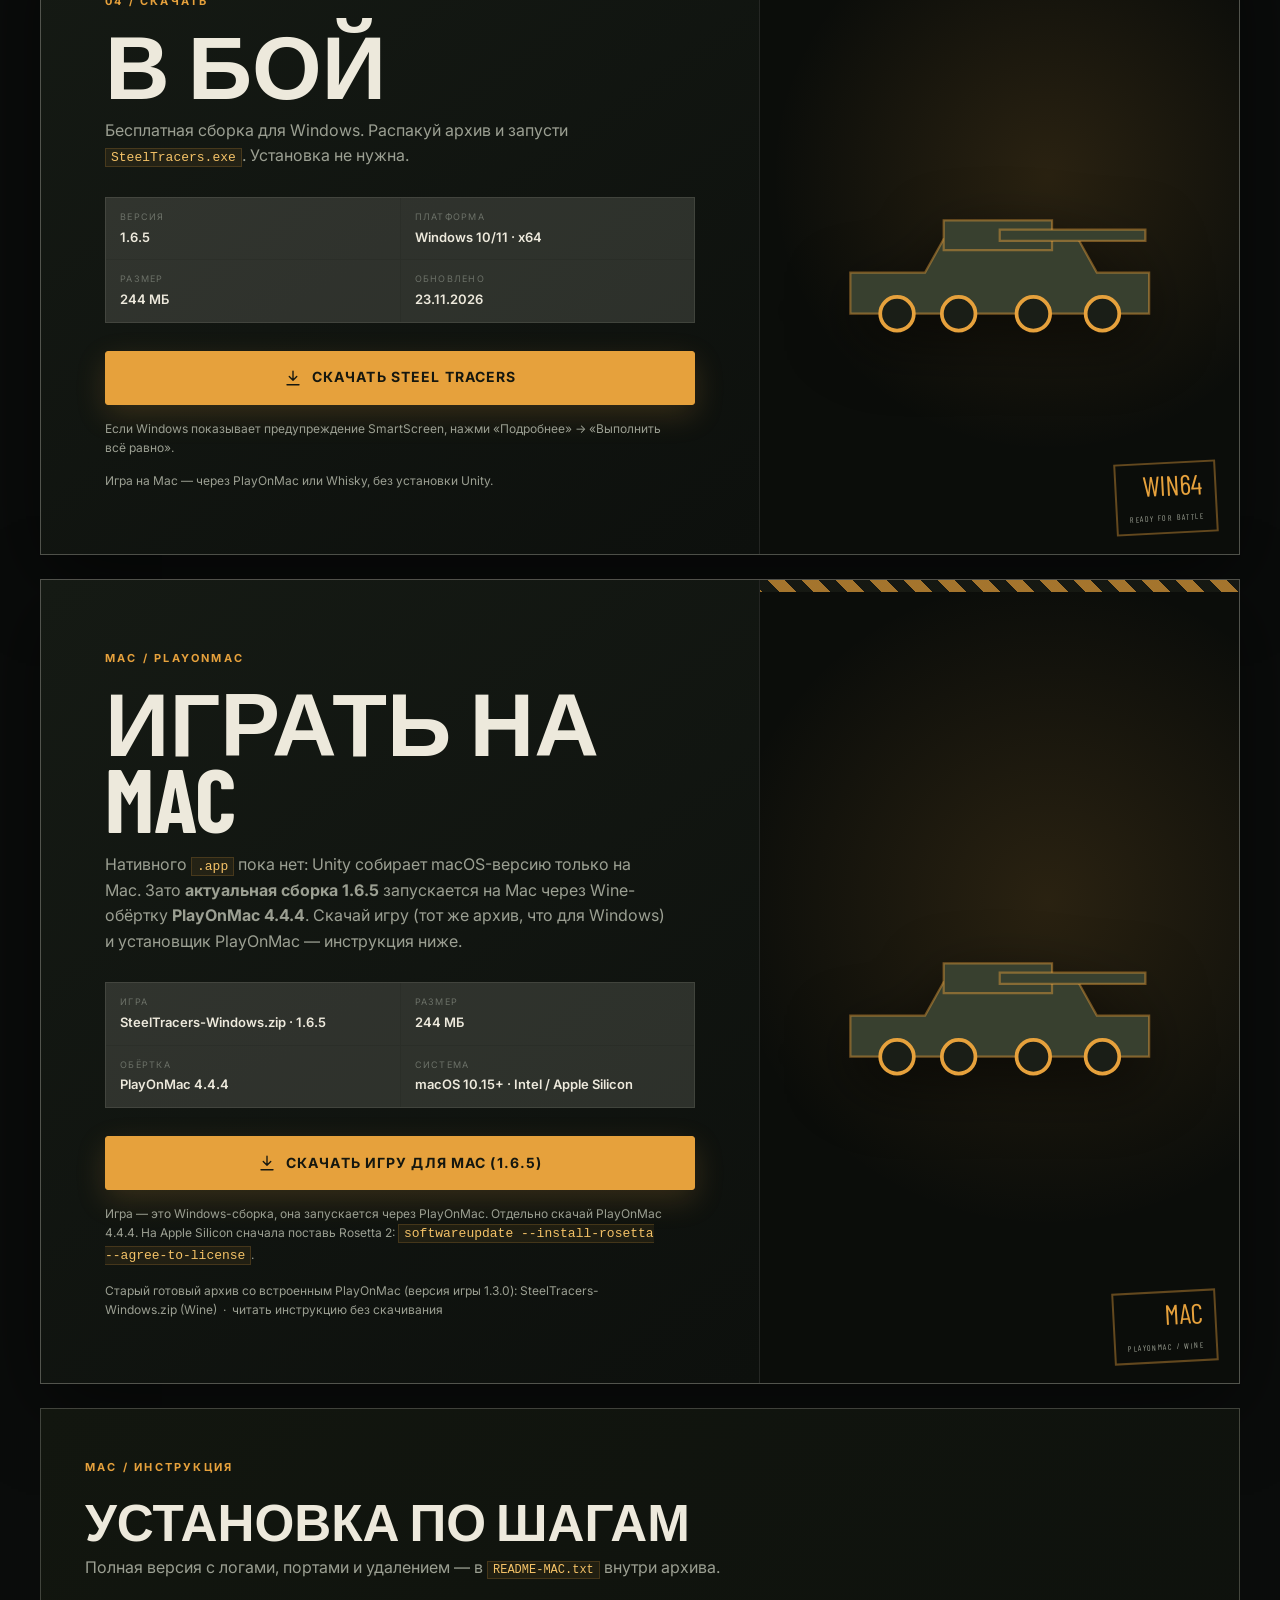
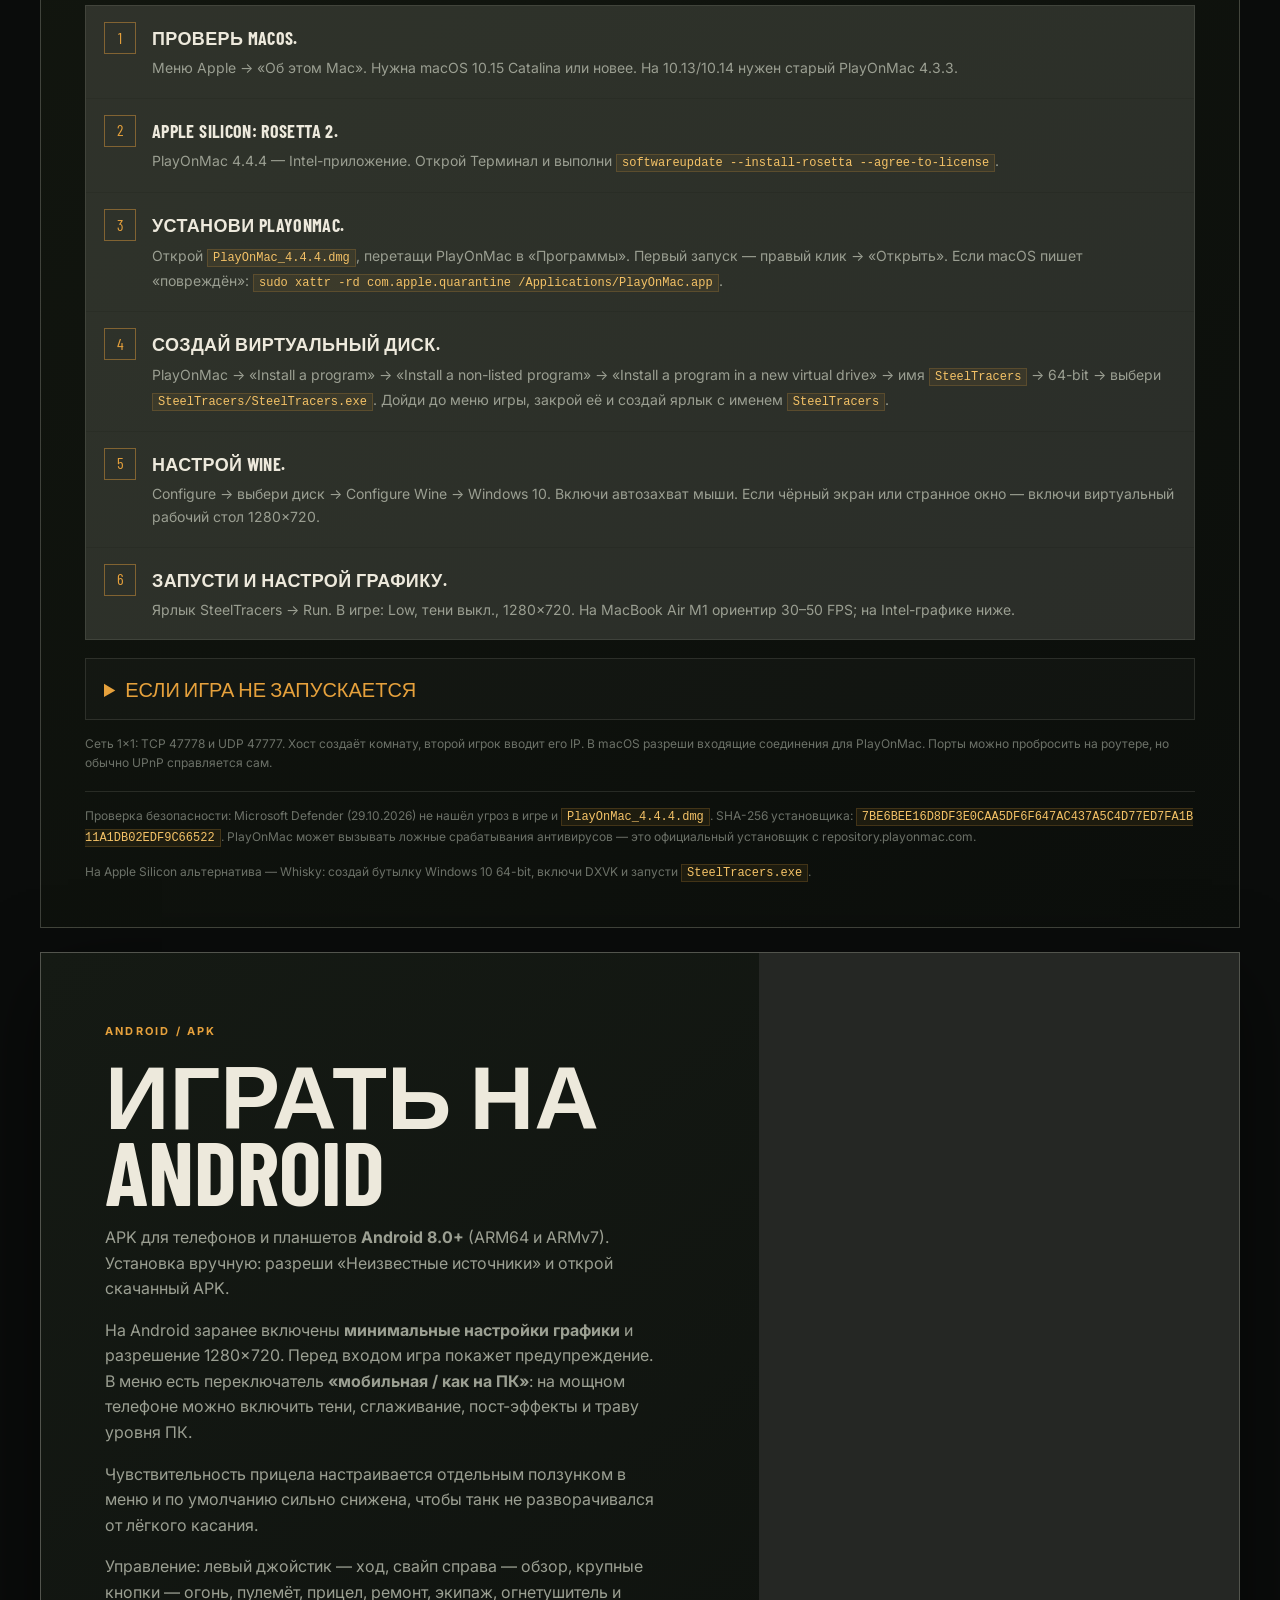
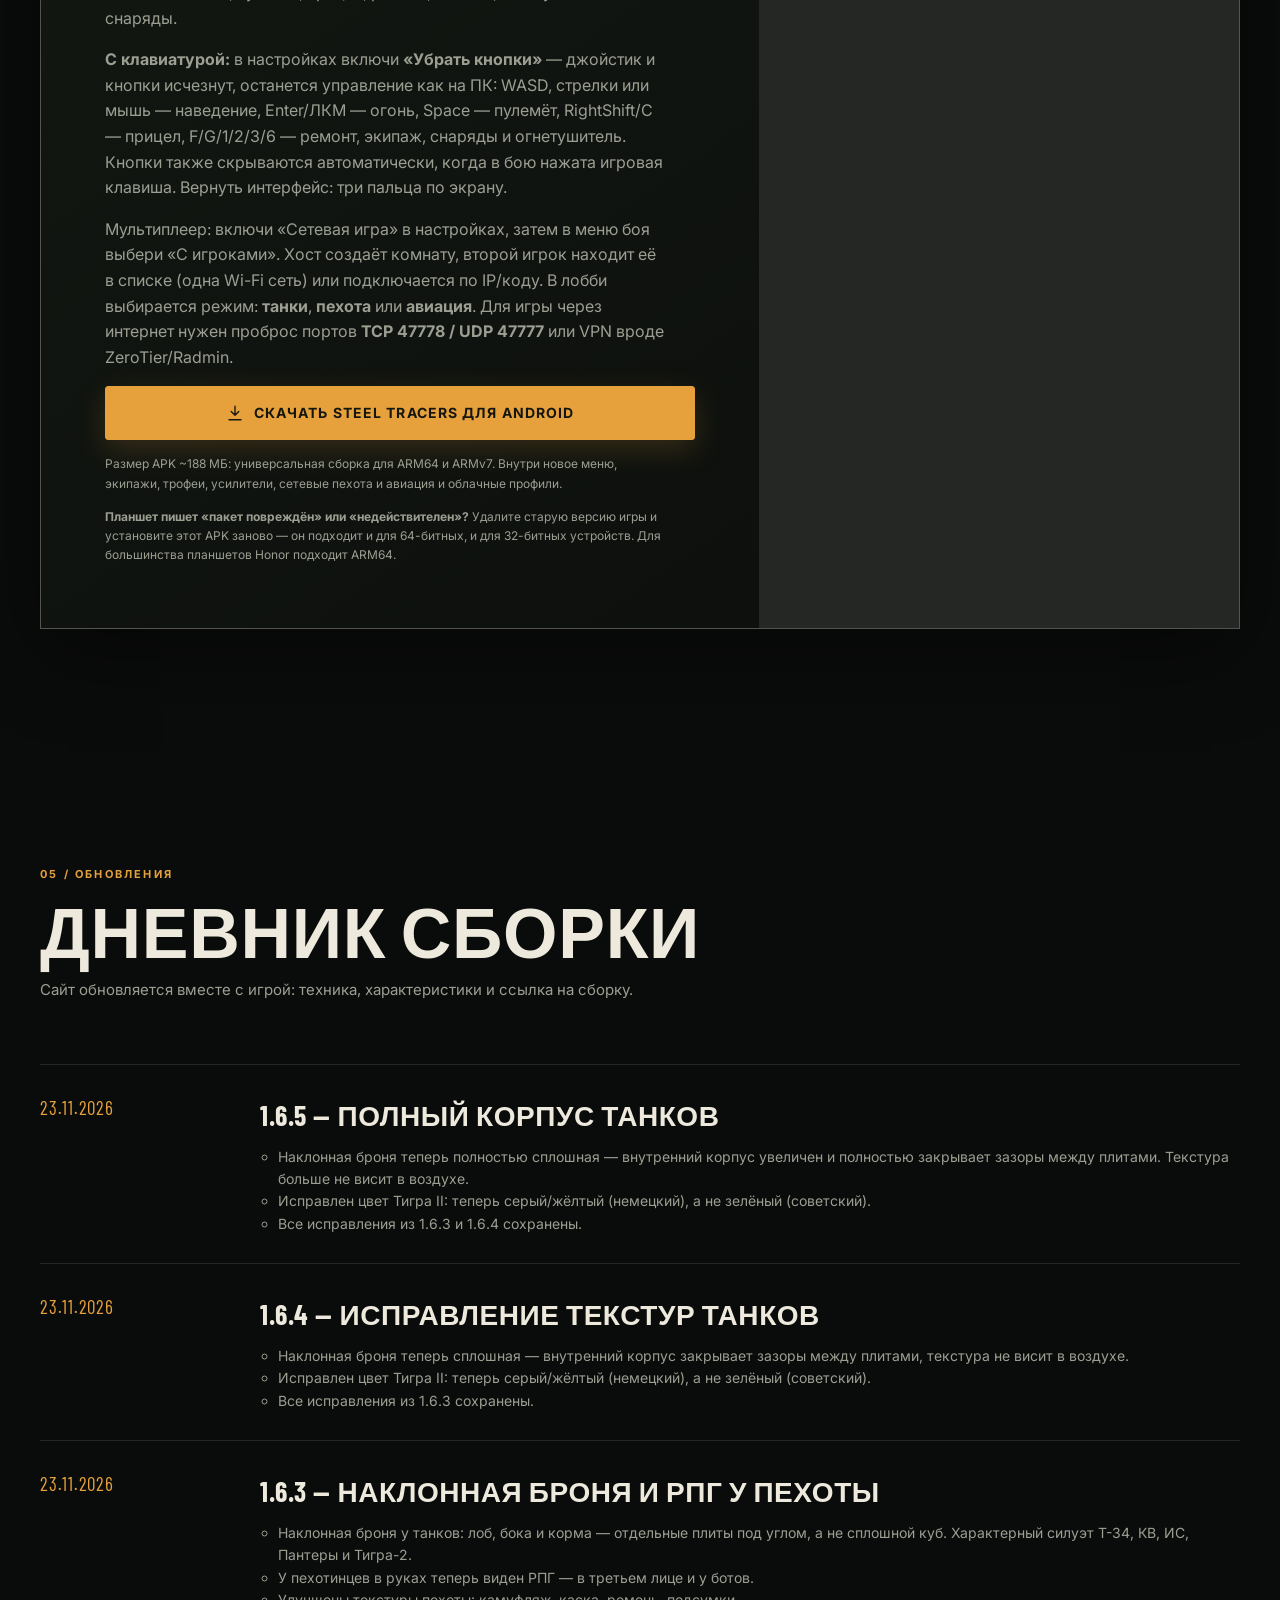
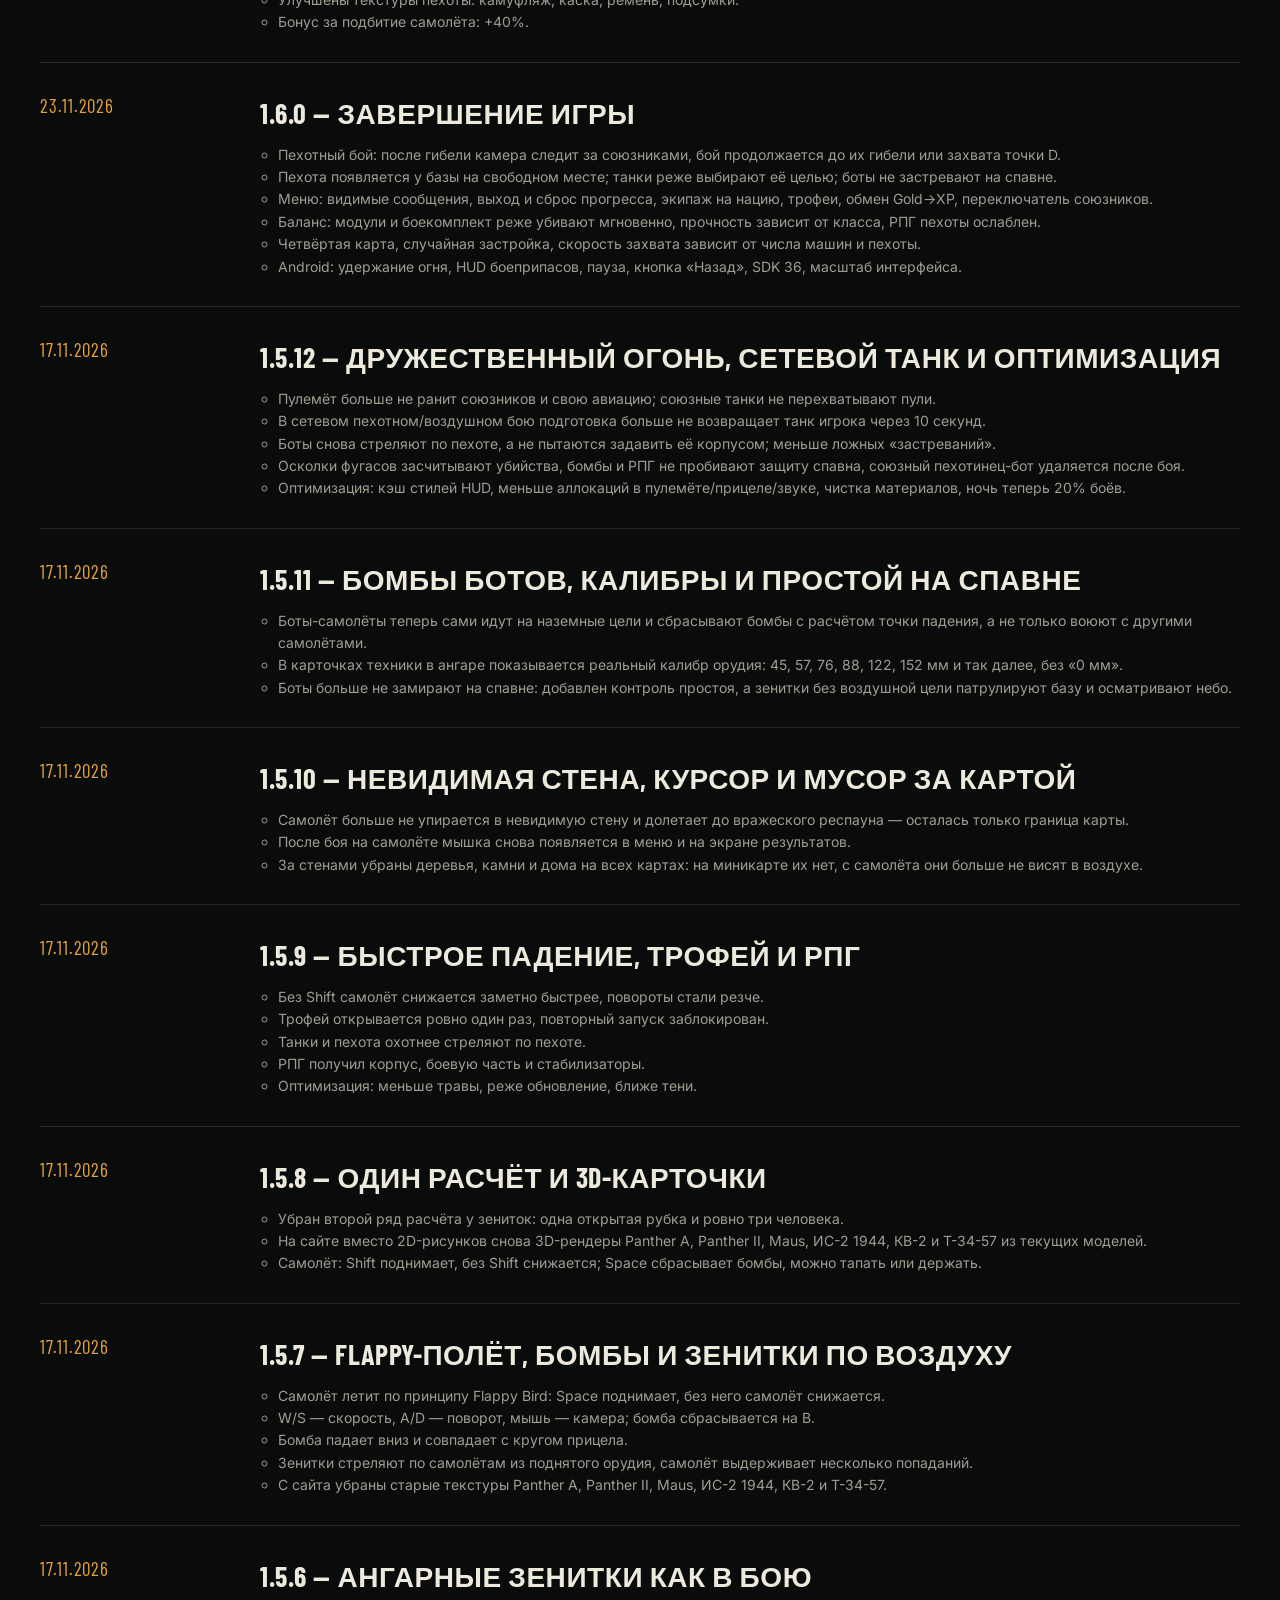
==== commit 8f0f5e1d: "Release 1.6.4: fixed hull textures completely" ====
--- a/index.html
+++ b/index.html
@@ -10,7 +10,7 @@
   <meta property="og:description" content="Тактический танковый симулятор 1928–1945. Скачать для Windows, Mac и Android.">
   <meta property="og:image" content="assets/img/hero.png">
   <link rel="icon" href="assets/img/favicon.svg" type="image/svg+xml">
-  <link rel="stylesheet" href="assets/css/style.css?v=174">
+  <link rel="stylesheet" href="assets/css/style.css?v=176">
 </head>
 <body class="gate-locked">
   <div class="noise" aria-hidden="true"></div>
@@ -96,7 +96,7 @@
         </div>
       </div>
       <div class="hero-version">
-        <span class="pulse"></span> СБОРКА <b id="version-badge">1.6.4</b>
+        <span class="pulse"></span> СБОРКА <b id="version-badge">1.6.5</b>
       </div>
       <a class="scroll-hint" href="#about" aria-label="Листать вниз"><span></span></a>
     </section>
@@ -283,7 +283,7 @@
             <code>SteelTracers.exe</code>. Установка не нужна.
           </p>
           <div class="download-meta">
-            <div><span>Версия</span><strong id="download-version">1.6.4</strong></div>
+            <div><span>Версия</span><strong id="download-version">1.6.5</strong></div>
             <div><span>Платформа</span><strong>Windows 10/11 · x64</strong></div>
             <div><span>Размер</span><strong id="download-size">69 МБ</strong></div>
             <div><span>Обновлено</span><strong id="download-date">15.11.2026</strong></div>
@@ -318,19 +318,19 @@
           <h2>Играть на Mac</h2>
           <p>
             Нативного <code>.app</code> пока нет: Unity собирает macOS-версию только на Mac.
-            Зато <strong>актуальная сборка 1.6.4</strong> запускается на Mac через Wine-обёртку
+            Зато <strong>актуальная сборка 1.6.5</strong> запускается на Mac через Wine-обёртку
             <strong>PlayOnMac 4.4.4</strong>. Скачай игру (тот же архив, что для Windows)
             и установщик PlayOnMac — инструкция ниже.
           </p>
           <div class="download-meta">
-            <div><span>Игра</span><strong>SteelTracers-Windows.zip · 1.6.4</strong></div>
+            <div><span>Игра</span><strong>SteelTracers-Windows.zip · 1.6.5</strong></div>
             <div><span>Размер</span><strong id="mac-size">244 МБ</strong></div>
             <div><span>Обёртка</span><strong>PlayOnMac 4.4.4</strong></div>
             <div><span>Система</span><strong>macOS 10.15+ · Intel / Apple Silicon</strong></div>
           </div>
           <a class="btn btn-amber btn-large download-btn" id="mac-download-button" href="downloads/download.html?file=windows&v=173">
             <svg viewBox="0 0 24 24" aria-hidden="true"><path d="M12 3v12m0 0 5-5m-5 5-5-5M4 21h16"/></svg>
-            <span id="mac-download-label">Скачать игру для Mac (1.6.4)</span>
+            <span id="mac-download-label">Скачать игру для Mac (1.6.5)</span>
           </a>
           <p class="download-note" id="mac-download-note">
             Игра — это Windows-сборка, она запускается через PlayOnMac. Отдельно скачай
@@ -494,6 +494,17 @@
         <li>
           <div class="timeline-date">23.11.2026</div>
           <div class="timeline-body">
+            <h3>1.6.5 — полный корпус танков</h3>
+            <ul>
+              <li>Наклонная броня теперь полностью сплошная — внутренний корпус увеличен и полностью закрывает зазоры между плитами. Текстура больше не висит в воздухе.</li>
+              <li>Исправлен цвет Тигра II: теперь серый/жёлтый (немецкий), а не зелёный (советский).</li>
+              <li>Все исправления из 1.6.3 и 1.6.4 сохранены.</li>
+            </ul>
+          </div>
+        </li>
+        <li>
+          <div class="timeline-date">23.11.2026</div>
+          <div class="timeline-body">
             <h3>1.6.4 — исправление текстур танков</h3>
             <ul>
               <li>Наклонная броня теперь сплошная — внутренний корпус закрывает зазоры между плитами, текстура не висит в воздухе.</li>
@@ -1192,9 +1203,9 @@
     <div id="modal-content"></div>
   </dialog>
 
-  <script src="config.js?v=174"></script>
-  <script src="assets/js/gate.js?v=174"></script>
-  <script src="assets/js/app.js?v=174"></script>
+  <script src="config.js?v=176"></script>
+  <script src="assets/js/gate.js?v=176"></script>
+  <script src="assets/js/app.js?v=176"></script>
 </body>
 </html>
 
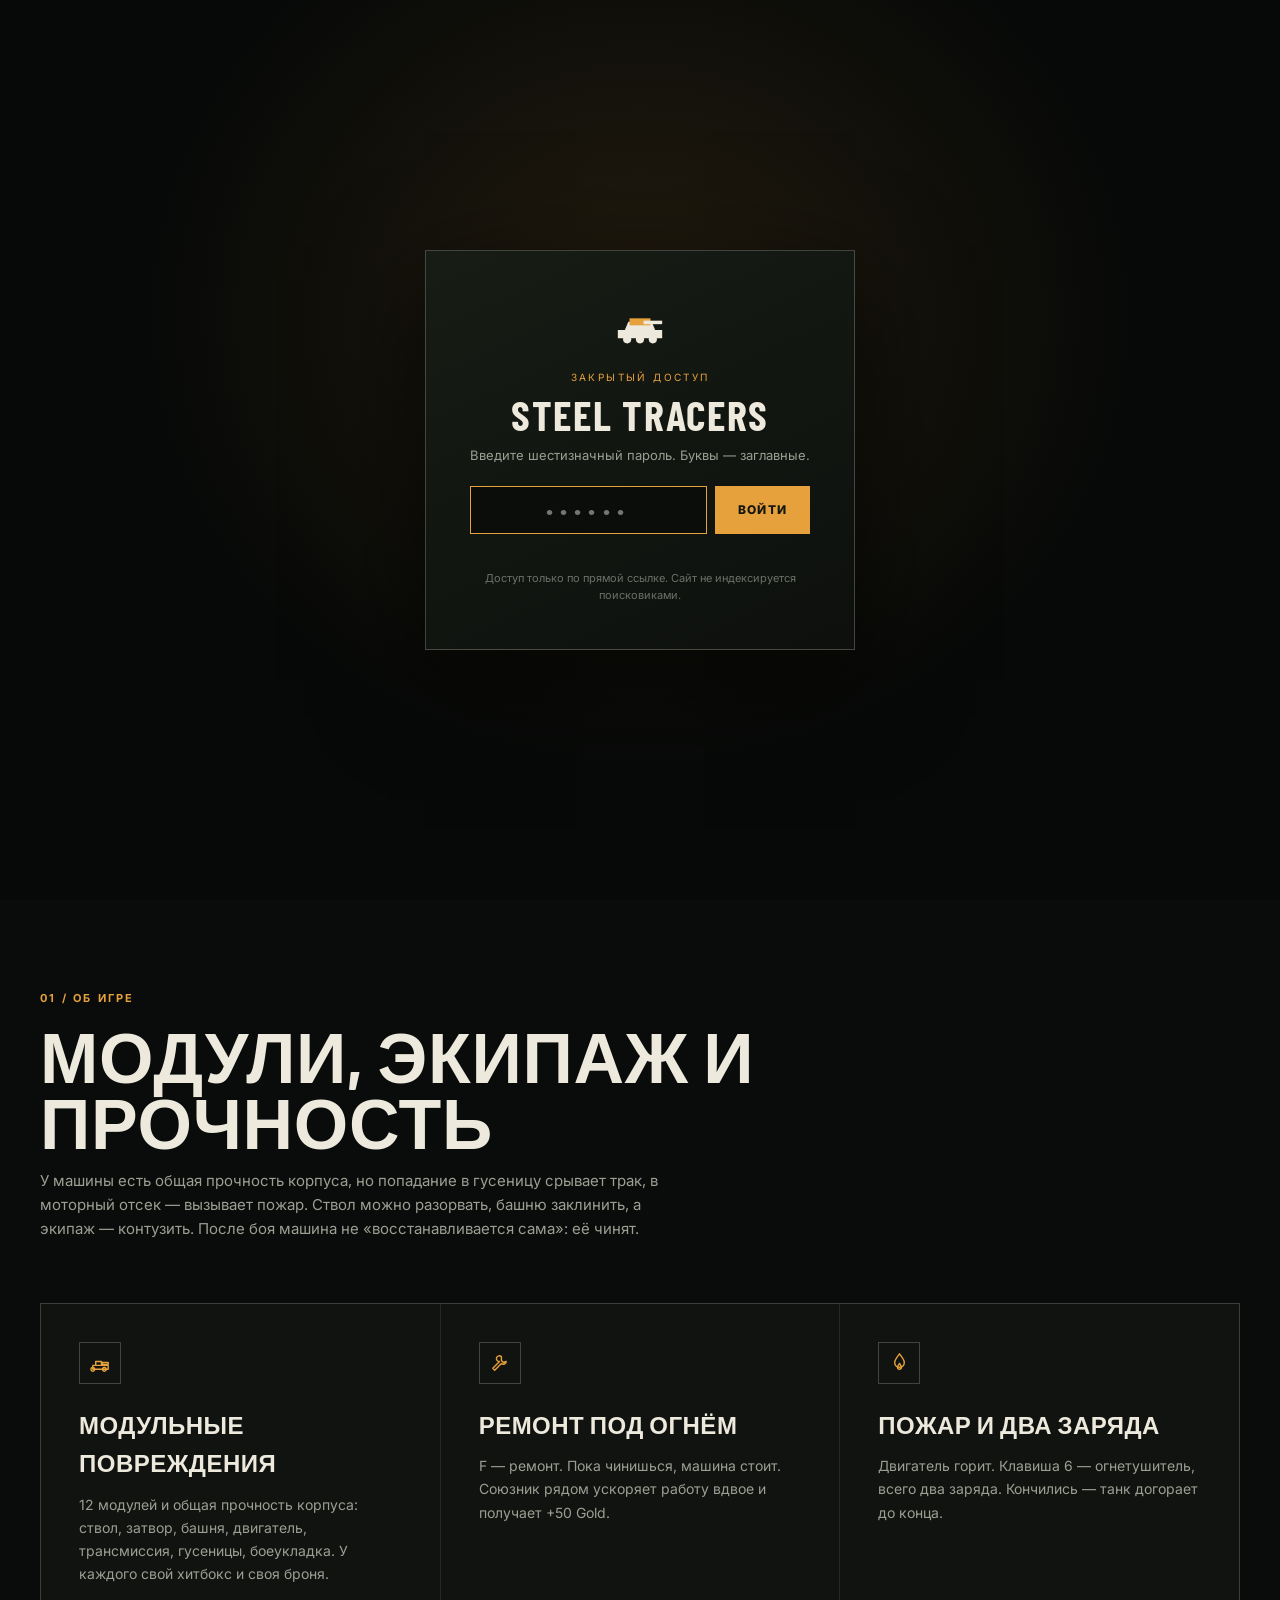
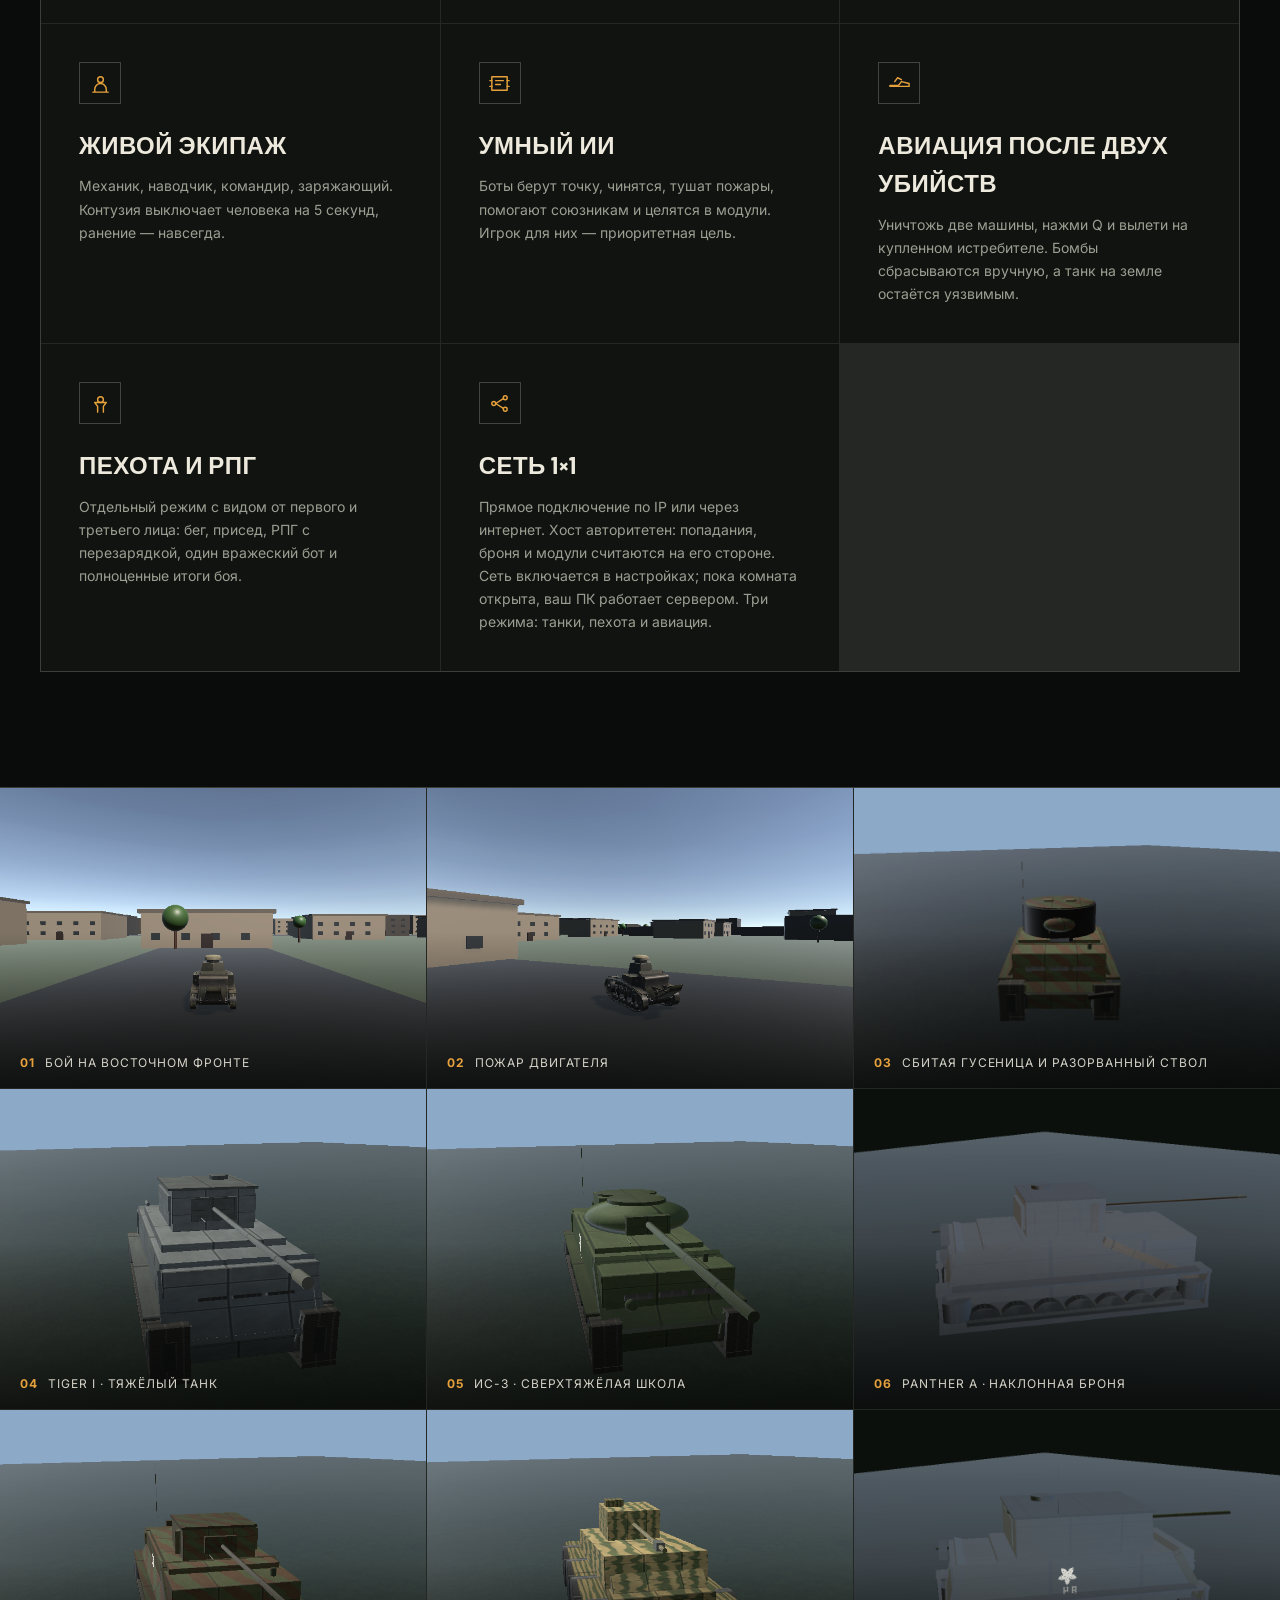
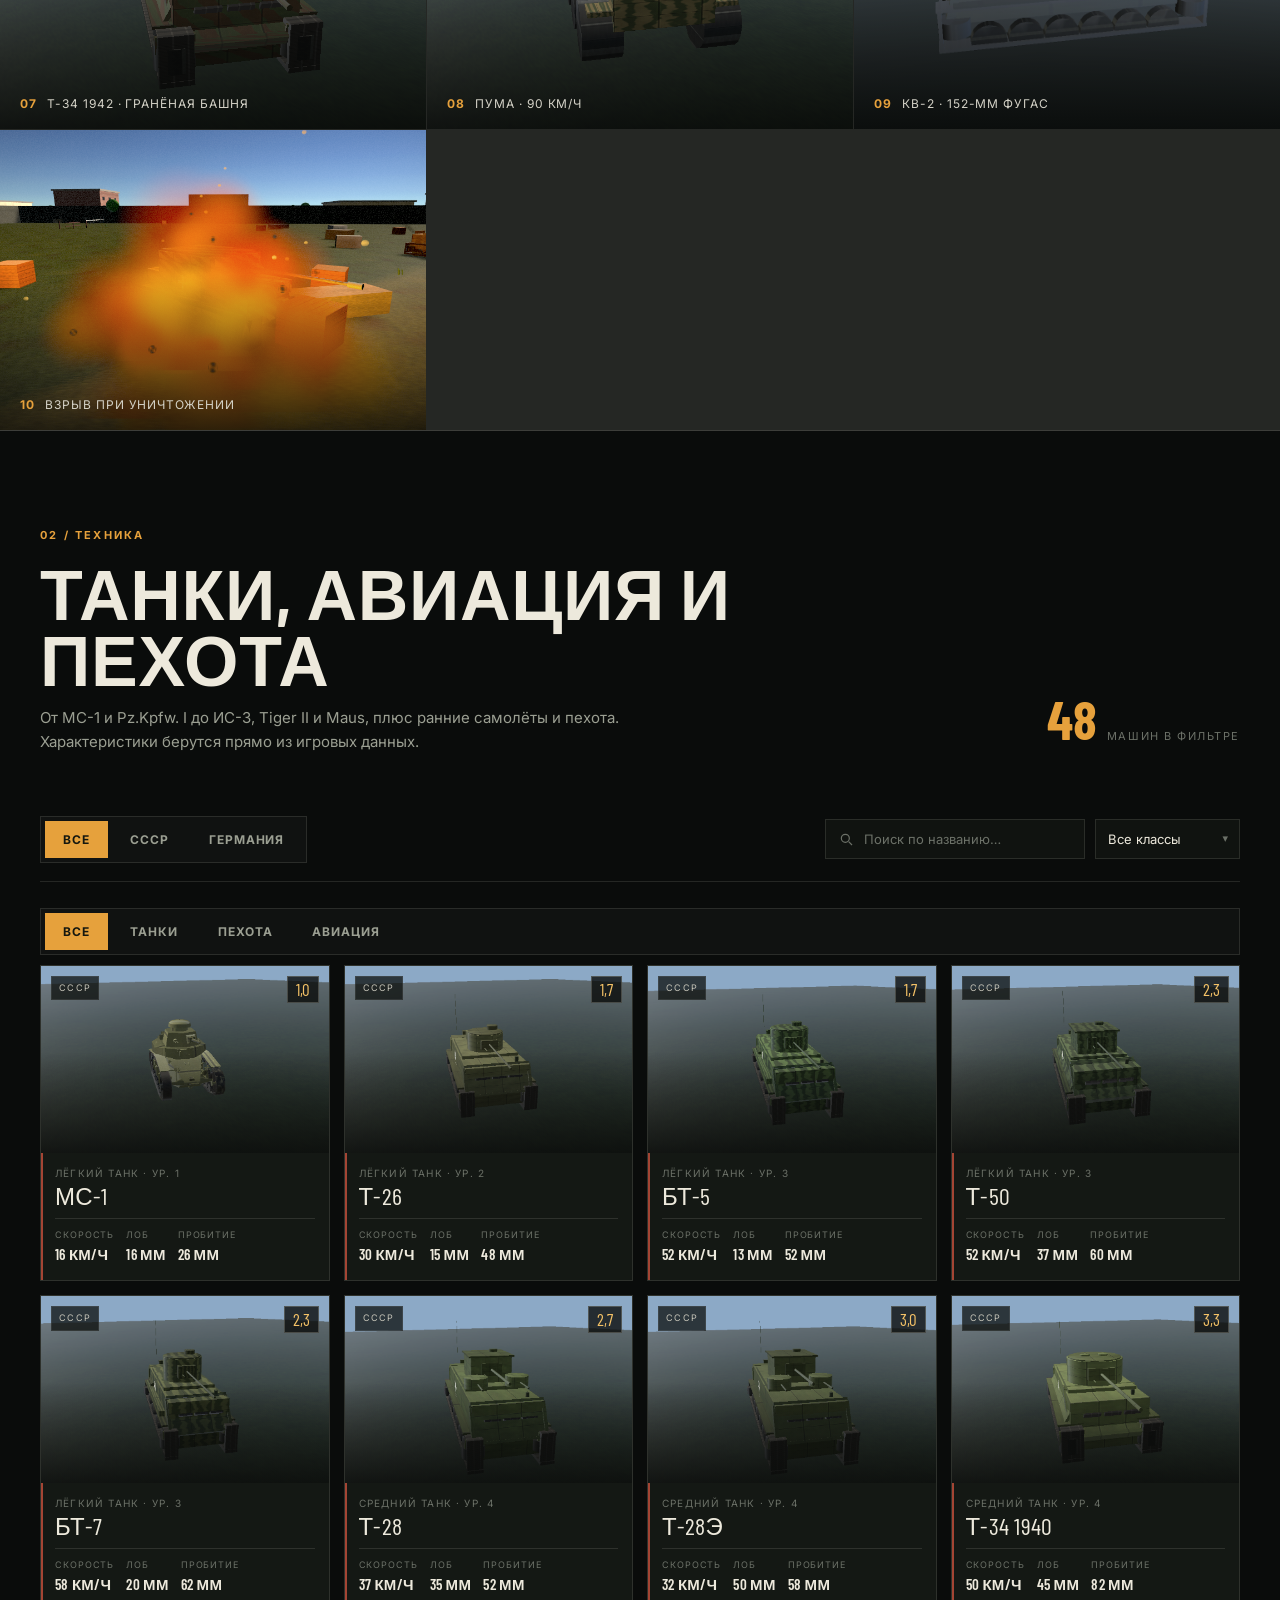
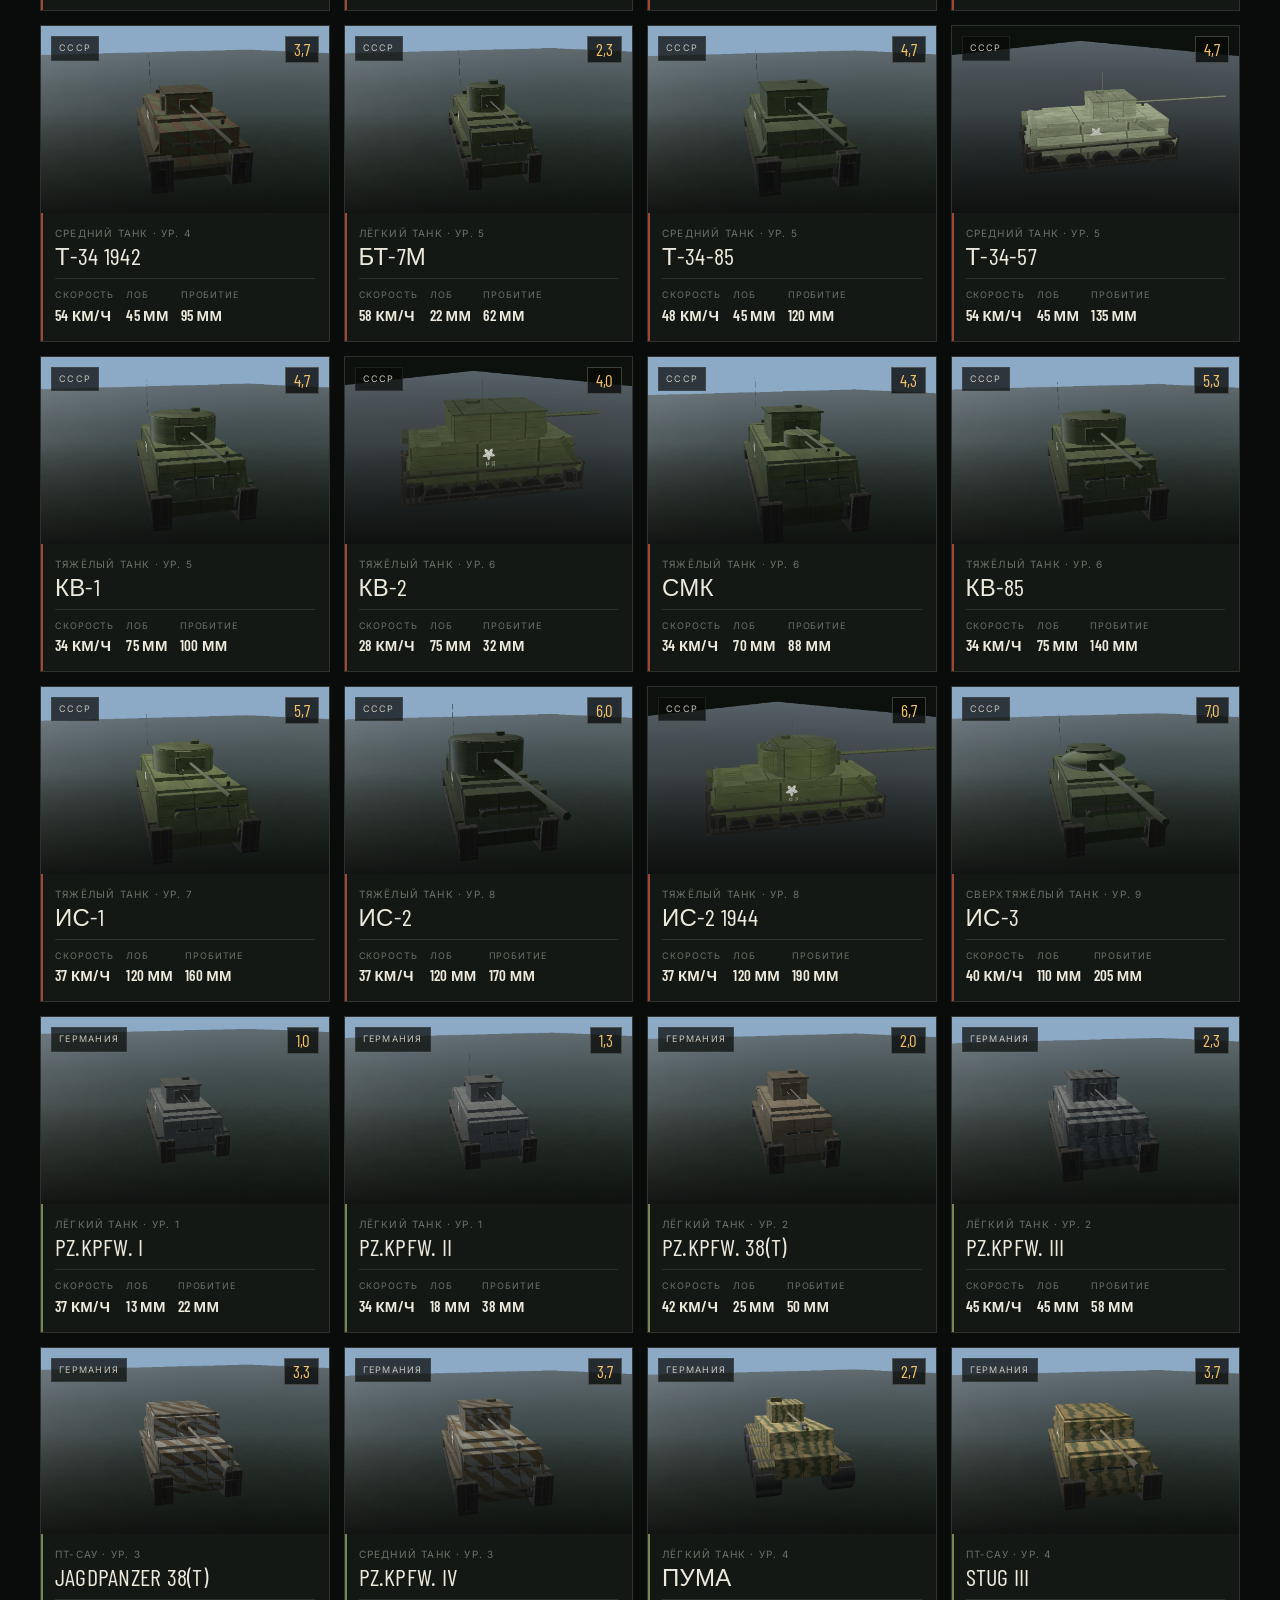
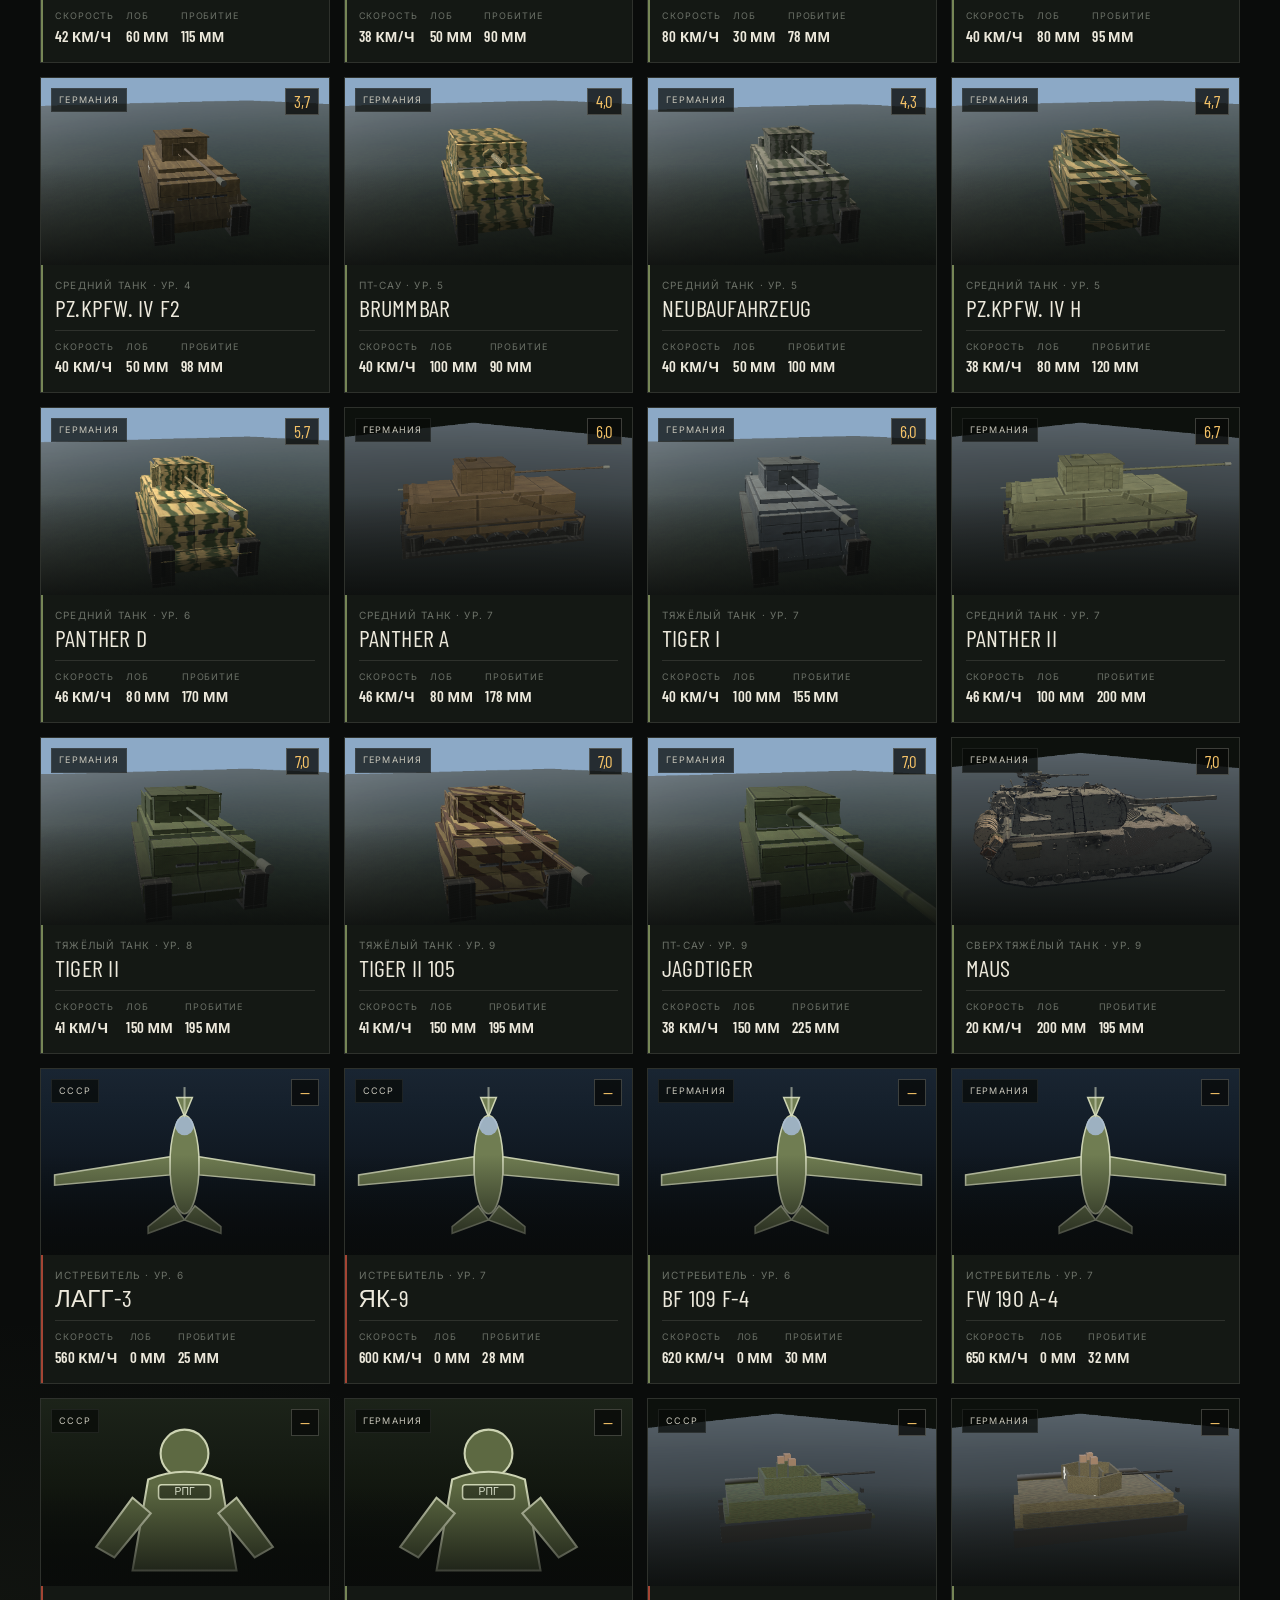
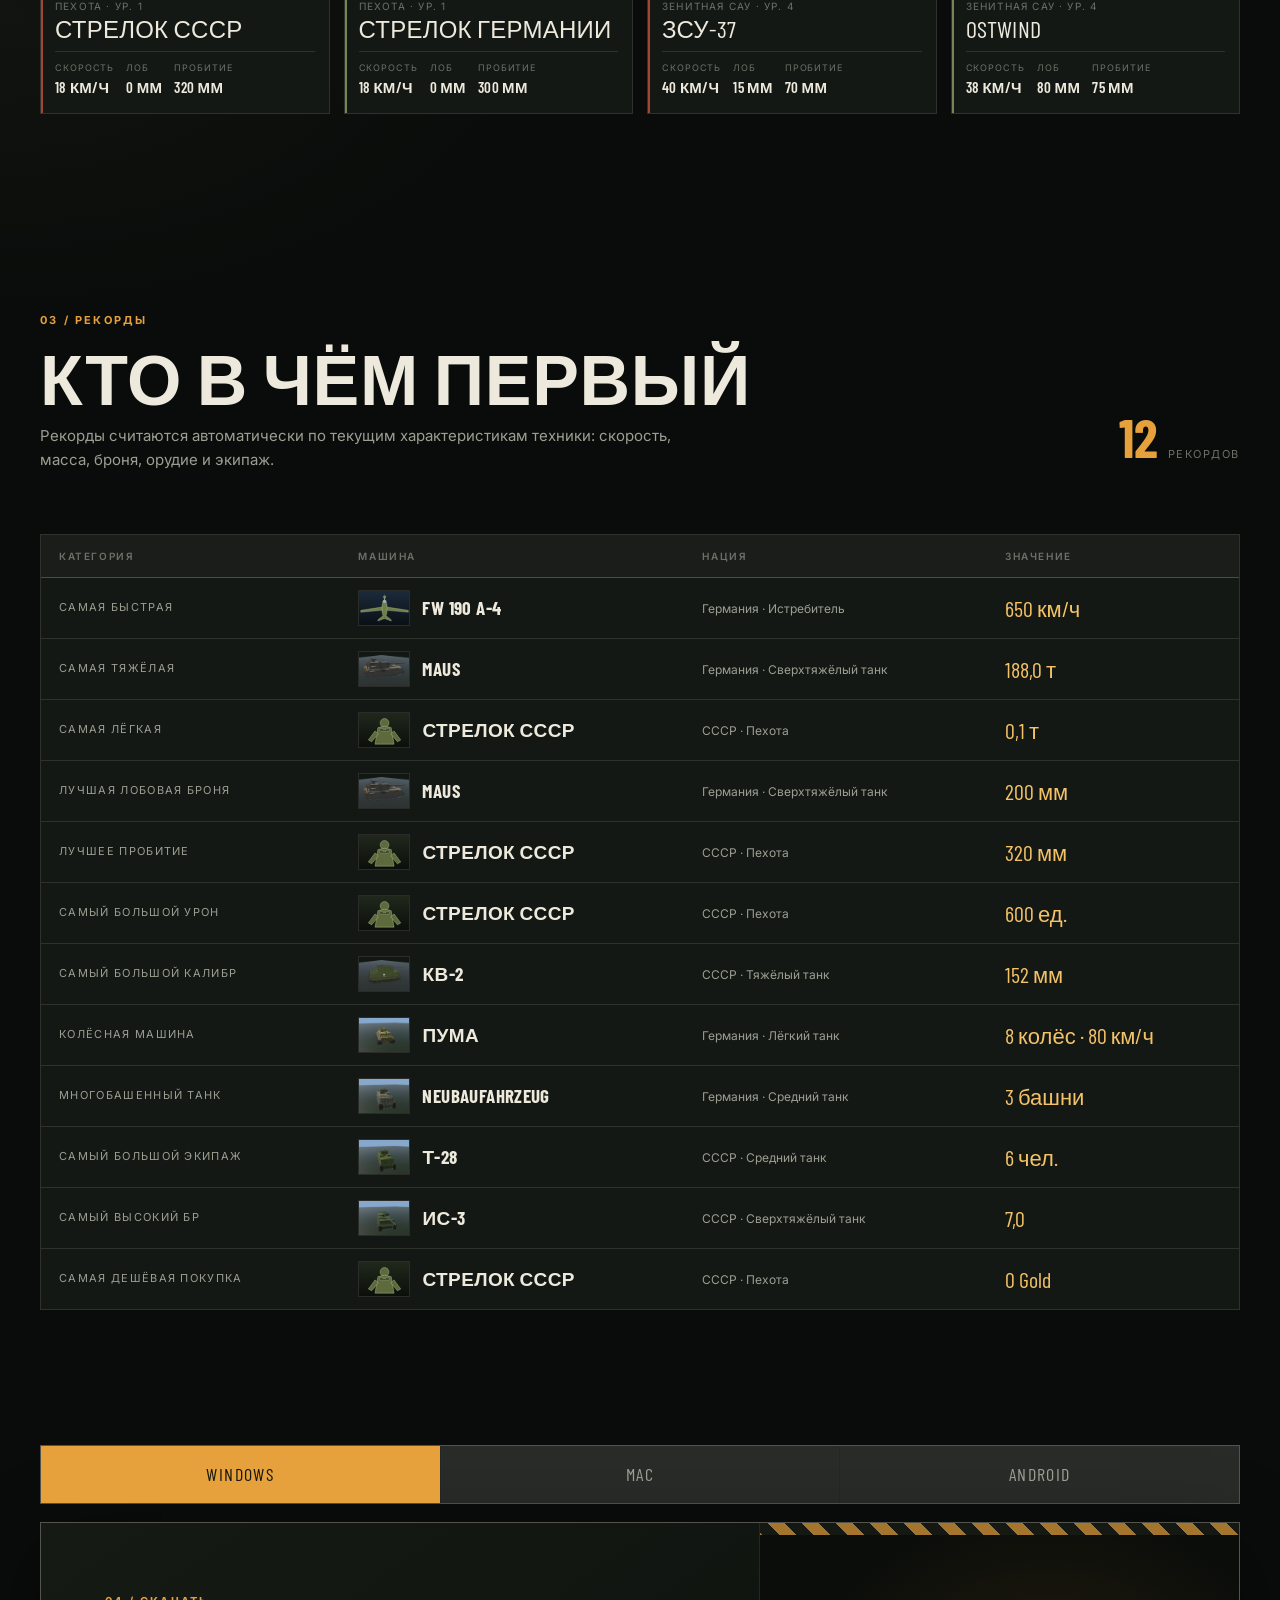
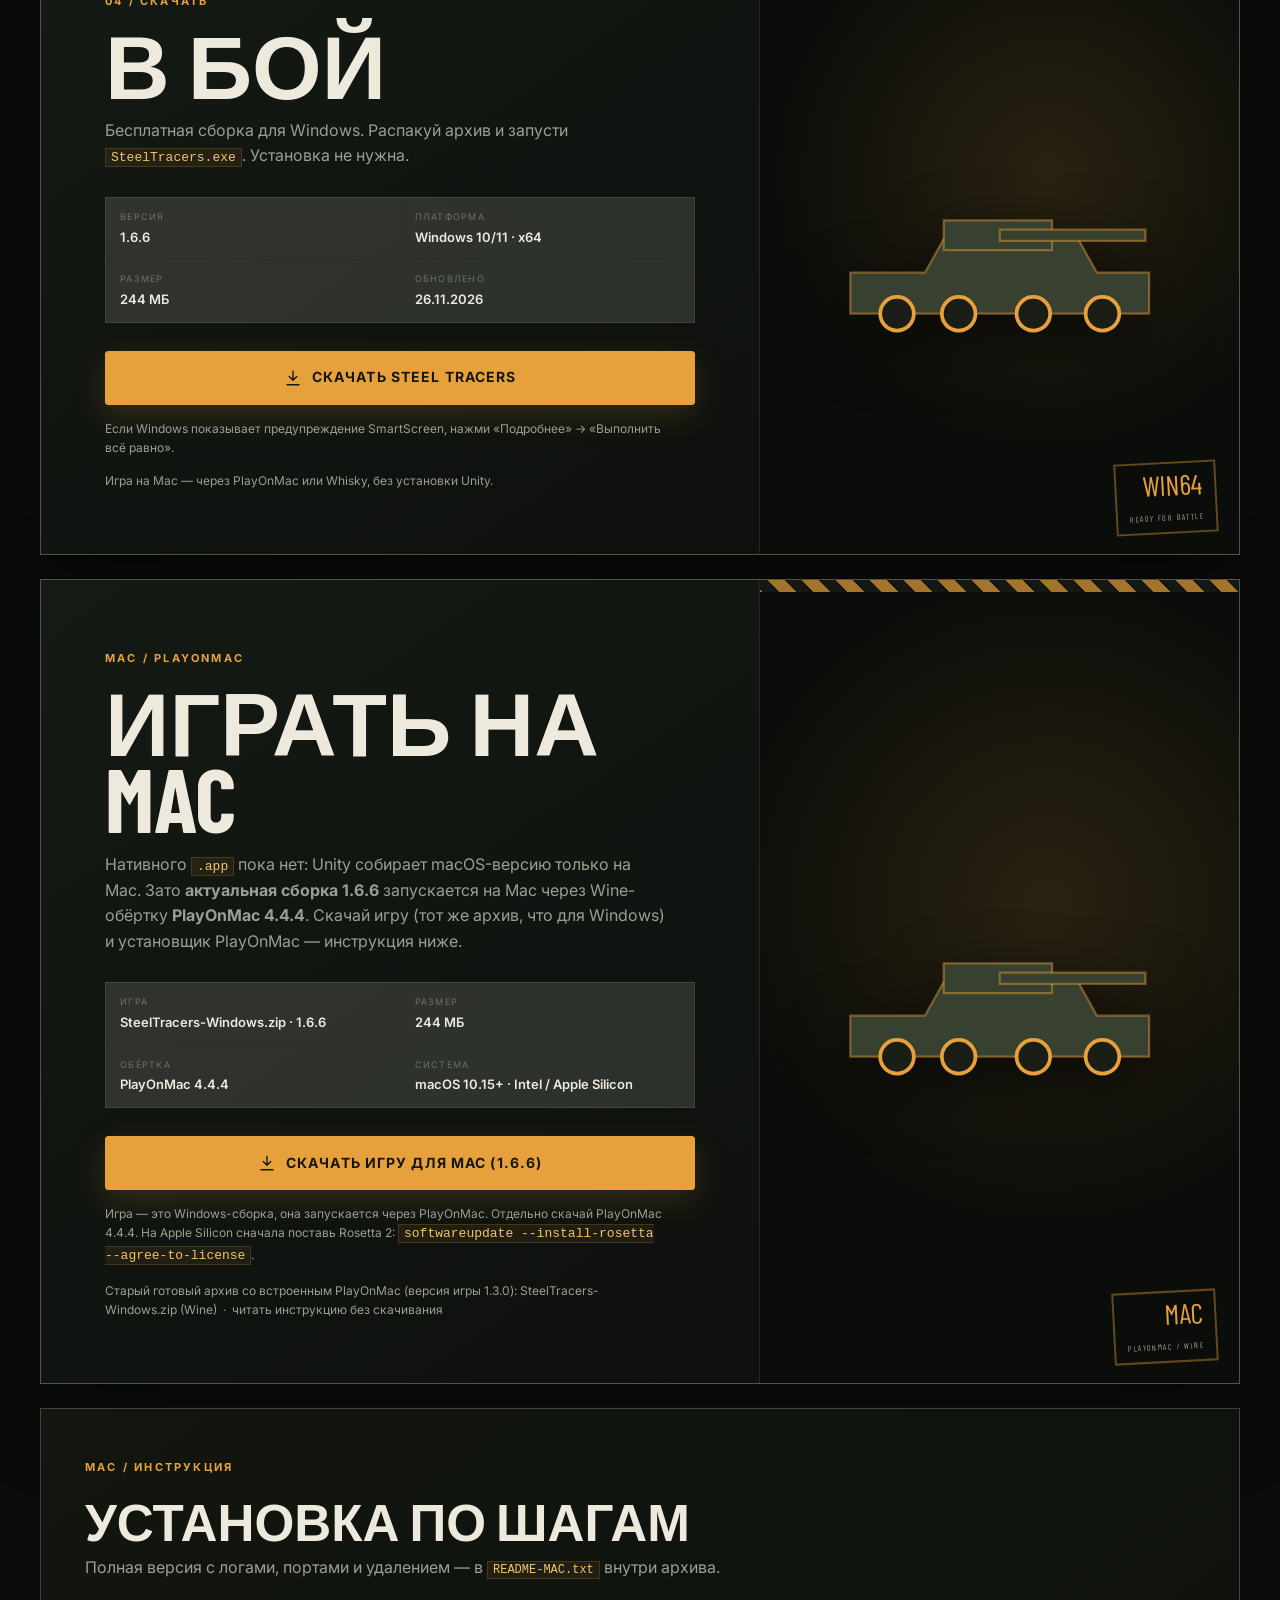
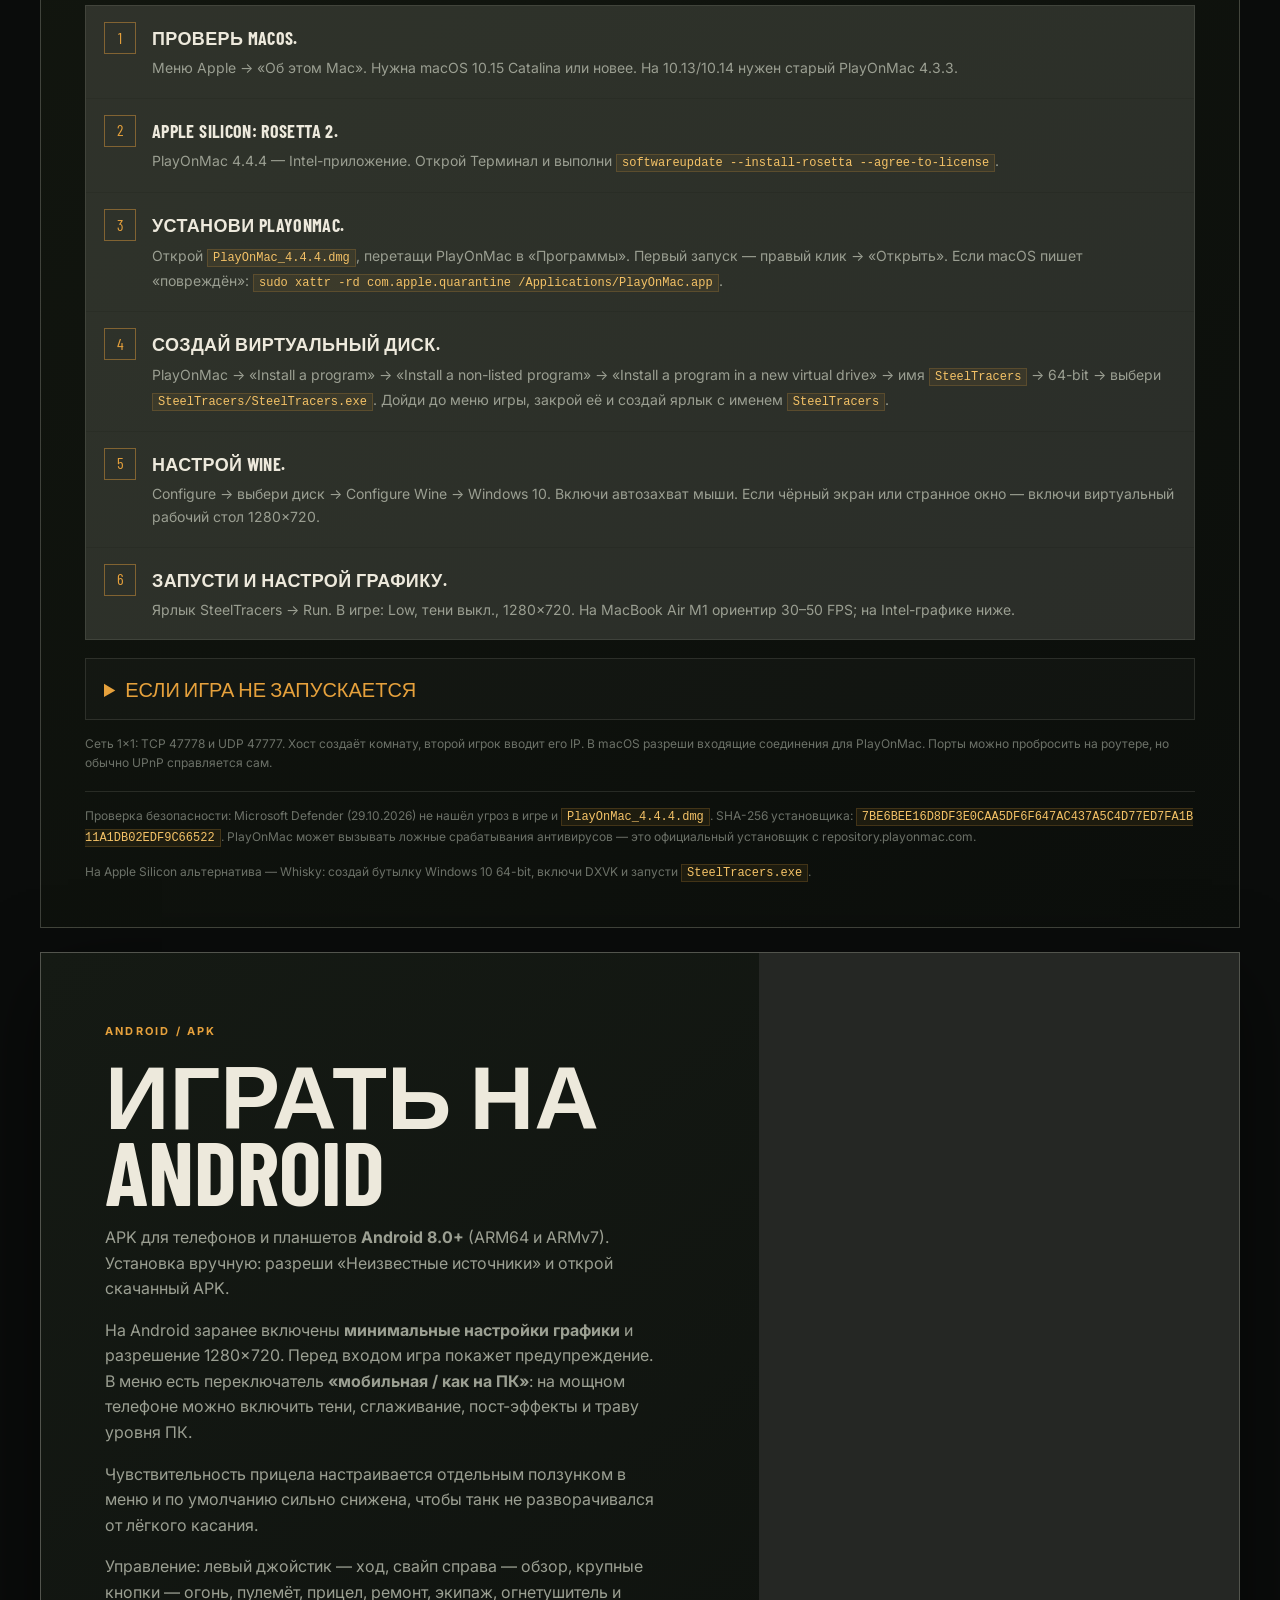
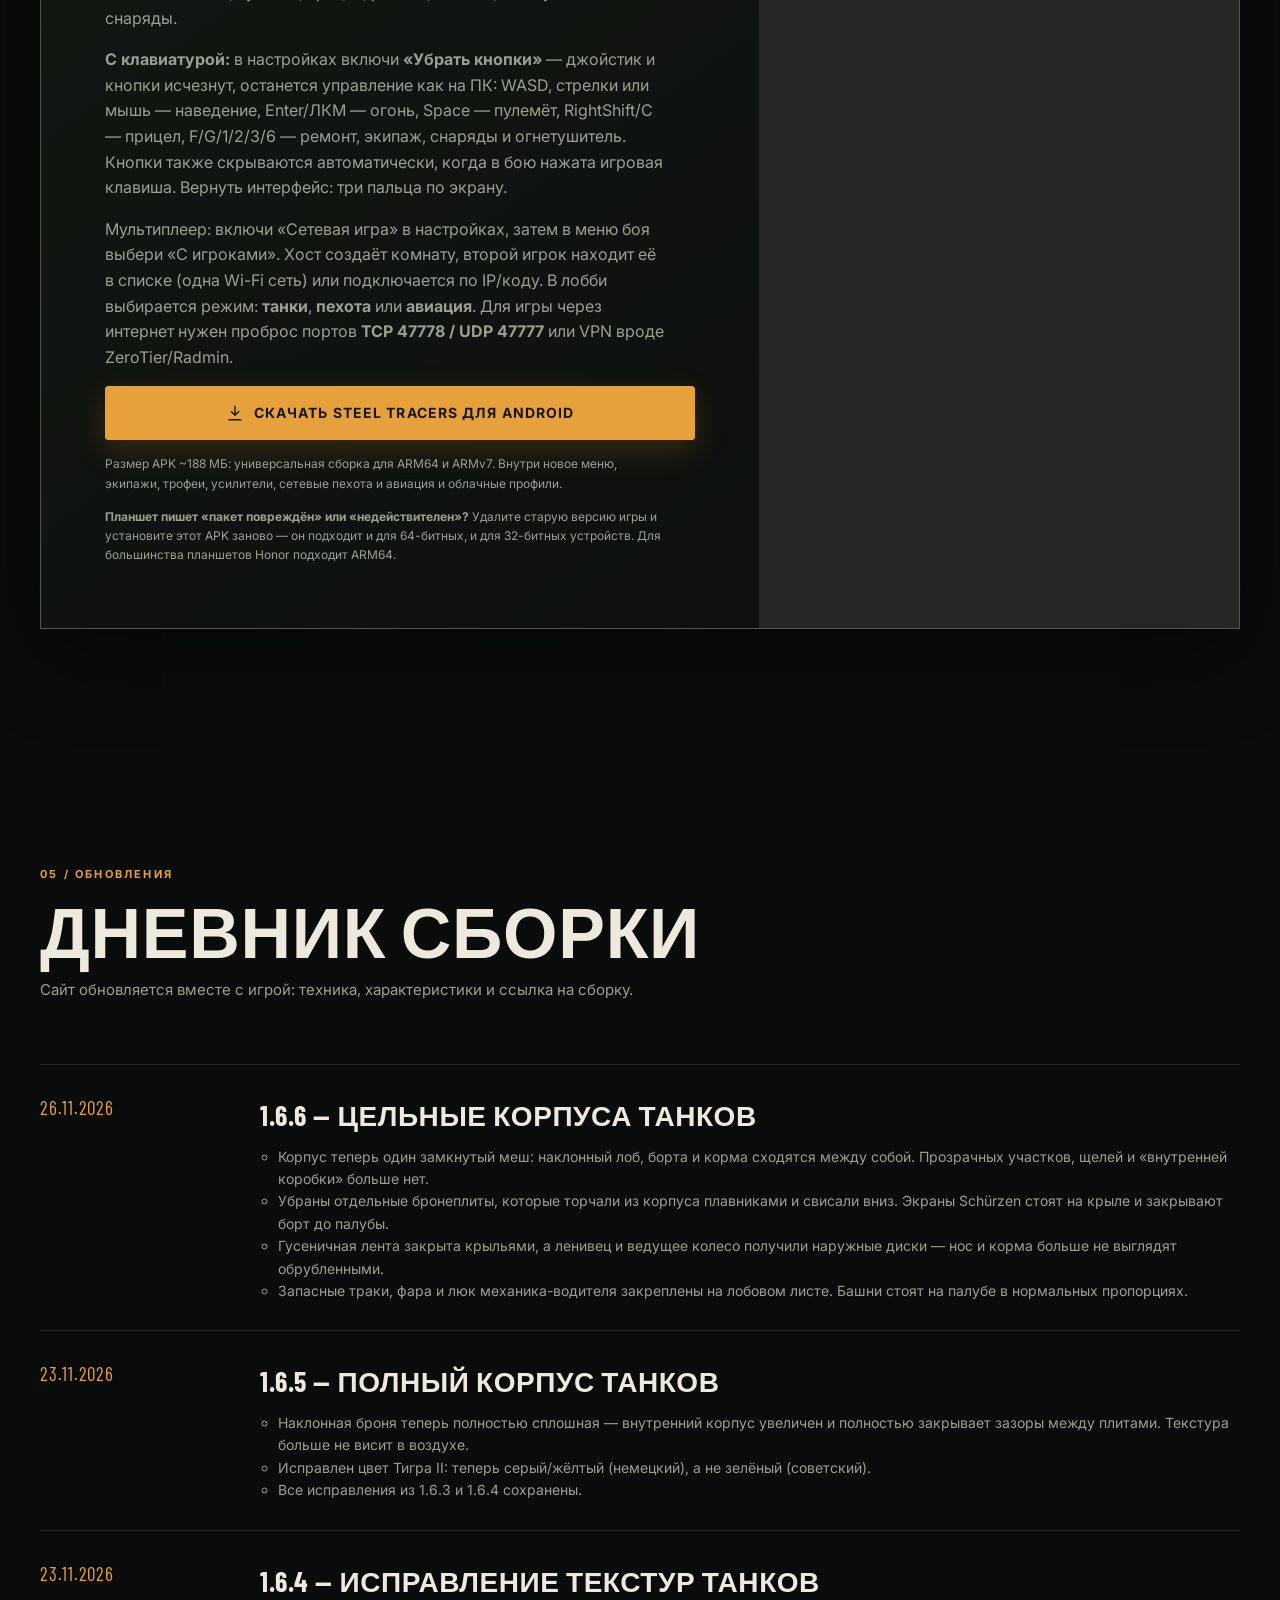
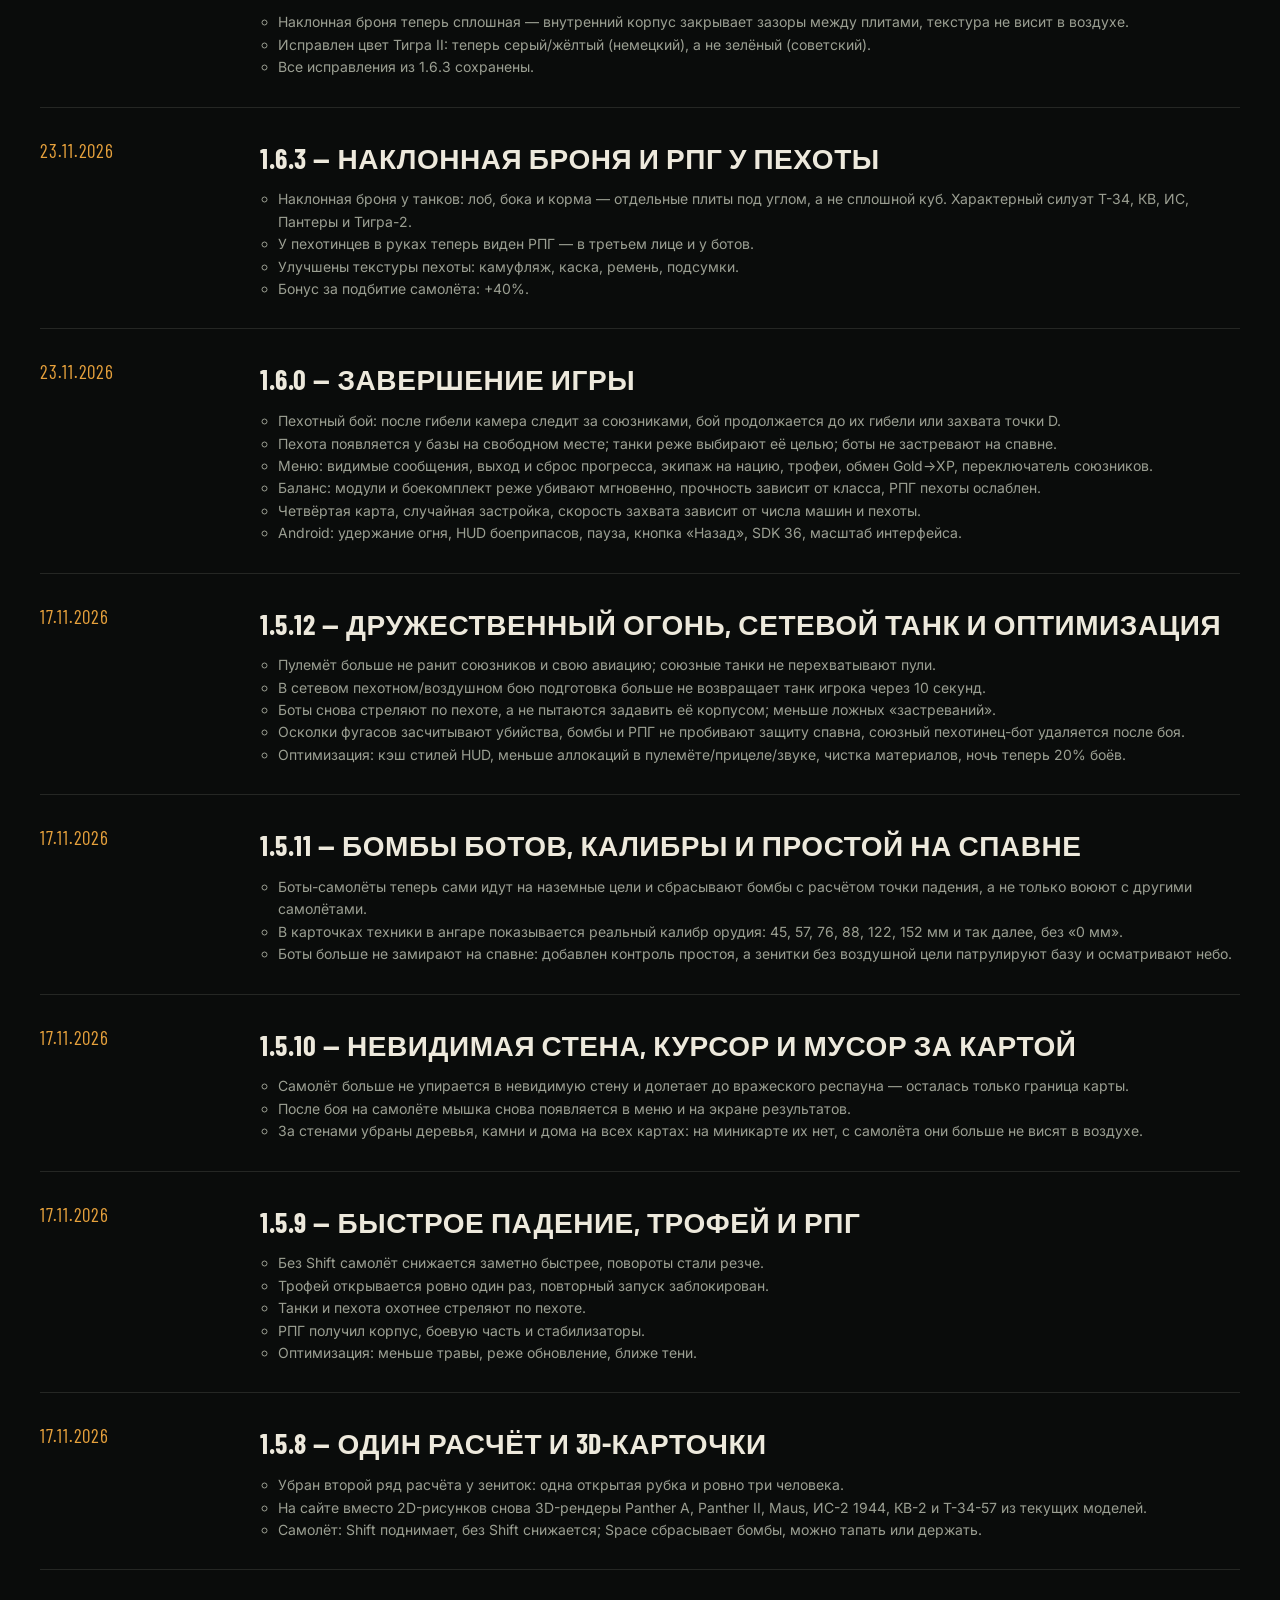
==== commit 9b6b93f0: "Release 1.6.6: solid tank hulls, updated downloads" ====
--- a/index.html
+++ b/index.html
@@ -10,7 +10,7 @@
   <meta property="og:description" content="Тактический танковый симулятор 1928–1945. Скачать для Windows, Mac и Android.">
   <meta property="og:image" content="assets/img/hero.png">
   <link rel="icon" href="assets/img/favicon.svg" type="image/svg+xml">
-  <link rel="stylesheet" href="assets/css/style.css?v=176">
+  <link rel="stylesheet" href="assets/css/style.css?v=177">
 </head>
 <body class="gate-locked">
   <div class="noise" aria-hidden="true"></div>
@@ -96,7 +96,7 @@
         </div>
       </div>
       <div class="hero-version">
-        <span class="pulse"></span> СБОРКА <b id="version-badge">1.6.5</b>
+        <span class="pulse"></span> СБОРКА <b id="version-badge">1.6.6</b>
       </div>
       <a class="scroll-hint" href="#about" aria-label="Листать вниз"><span></span></a>
     </section>
@@ -283,7 +283,7 @@
             <code>SteelTracers.exe</code>. Установка не нужна.
           </p>
           <div class="download-meta">
-            <div><span>Версия</span><strong id="download-version">1.6.5</strong></div>
+            <div><span>Версия</span><strong id="download-version">1.6.6</strong></div>
             <div><span>Платформа</span><strong>Windows 10/11 · x64</strong></div>
             <div><span>Размер</span><strong id="download-size">69 МБ</strong></div>
             <div><span>Обновлено</span><strong id="download-date">15.11.2026</strong></div>
@@ -318,19 +318,19 @@
           <h2>Играть на Mac</h2>
           <p>
             Нативного <code>.app</code> пока нет: Unity собирает macOS-версию только на Mac.
-            Зато <strong>актуальная сборка 1.6.5</strong> запускается на Mac через Wine-обёртку
+            Зато <strong>актуальная сборка 1.6.6</strong> запускается на Mac через Wine-обёртку
             <strong>PlayOnMac 4.4.4</strong>. Скачай игру (тот же архив, что для Windows)
             и установщик PlayOnMac — инструкция ниже.
           </p>
           <div class="download-meta">
-            <div><span>Игра</span><strong>SteelTracers-Windows.zip · 1.6.5</strong></div>
+            <div><span>Игра</span><strong>SteelTracers-Windows.zip · 1.6.6</strong></div>
             <div><span>Размер</span><strong id="mac-size">244 МБ</strong></div>
             <div><span>Обёртка</span><strong>PlayOnMac 4.4.4</strong></div>
             <div><span>Система</span><strong>macOS 10.15+ · Intel / Apple Silicon</strong></div>
           </div>
-          <a class="btn btn-amber btn-large download-btn" id="mac-download-button" href="downloads/download.html?file=windows&v=173">
+          <a class="btn btn-amber btn-large download-btn" id="mac-download-button" href="downloads/download.html?file=windows&v=174">
             <svg viewBox="0 0 24 24" aria-hidden="true"><path d="M12 3v12m0 0 5-5m-5 5-5-5M4 21h16"/></svg>
-            <span id="mac-download-label">Скачать игру для Mac (1.6.5)</span>
+            <span id="mac-download-label">Скачать игру для Mac (1.6.6)</span>
           </a>
           <p class="download-note" id="mac-download-note">
             Игра — это Windows-сборка, она запускается через PlayOnMac. Отдельно скачай
@@ -340,7 +340,7 @@
           </p>
           <p class="download-note">
             Старый готовый архив со встроенным PlayOnMac (версия игры 1.3.0):
-            <a href="downloads/download.html?file=windows&v=173">SteelTracers-Windows.zip (Wine)</a>
+            <a href="downloads/download.html?file=windows&v=174">SteelTracers-Windows.zip (Wine)</a>
             &nbsp;·&nbsp;
             <a href="downloads/README-MAC.txt" target="_blank" rel="noopener">читать инструкцию без скачивания</a>
           </p>
@@ -467,7 +467,7 @@
             <strong>пехота</strong> или <strong>авиация</strong>. Для игры через интернет нужен проброс портов
             <strong>TCP 47778 / UDP 47777</strong> или VPN вроде ZeroTier/Radmin.
           </p>
-          <a class="btn btn-amber btn-large download-btn" href="downloads/download.html?file=android&v=173">
+          <a class="btn btn-amber btn-large download-btn" href="downloads/download.html?file=android&v=174">
             <svg viewBox="0 0 24 24" aria-hidden="true"><path d="M12 3v12m0 0 5-5m-5 5-5-5M4 21h16"/></svg>
             Скачать Steel Tracers для Android
           </a>
@@ -491,6 +491,18 @@
         <p>Сайт обновляется вместе с игрой: техника, характеристики и ссылка на сборку.</p>
       </div>
       <ol class="timeline" id="timeline">
+        <li>
+          <div class="timeline-date">26.11.2026</div>
+          <div class="timeline-body">
+            <h3>1.6.6 — цельные корпуса танков</h3>
+            <ul>
+              <li>Корпус теперь один замкнутый меш: наклонный лоб, борта и корма сходятся между собой. Прозрачных участков, щелей и «внутренней коробки» больше нет.</li>
+              <li>Убраны отдельные бронеплиты, которые торчали из корпуса плавниками и свисали вниз. Экраны Schürzen стоят на крыле и закрывают борт до палубы.</li>
+              <li>Гусеничная лента закрыта крыльями, а ленивец и ведущее колесо получили наружные диски — нос и корма больше не выглядят обрубленными.</li>
+              <li>Запасные траки, фара и люк механика-водителя закреплены на лобовом листе. Башни стоят на палубе в нормальных пропорциях.</li>
+            </ul>
+          </div>
+        </li>
         <li>
           <div class="timeline-date">23.11.2026</div>
           <div class="timeline-body">
@@ -1203,9 +1215,9 @@
     <div id="modal-content"></div>
   </dialog>
 
-  <script src="config.js?v=176"></script>
-  <script src="assets/js/gate.js?v=176"></script>
-  <script src="assets/js/app.js?v=176"></script>
+  <script src="config.js?v=177"></script>
+  <script src="assets/js/gate.js?v=177"></script>
+  <script src="assets/js/app.js?v=177"></script>
 </body>
 </html>
 
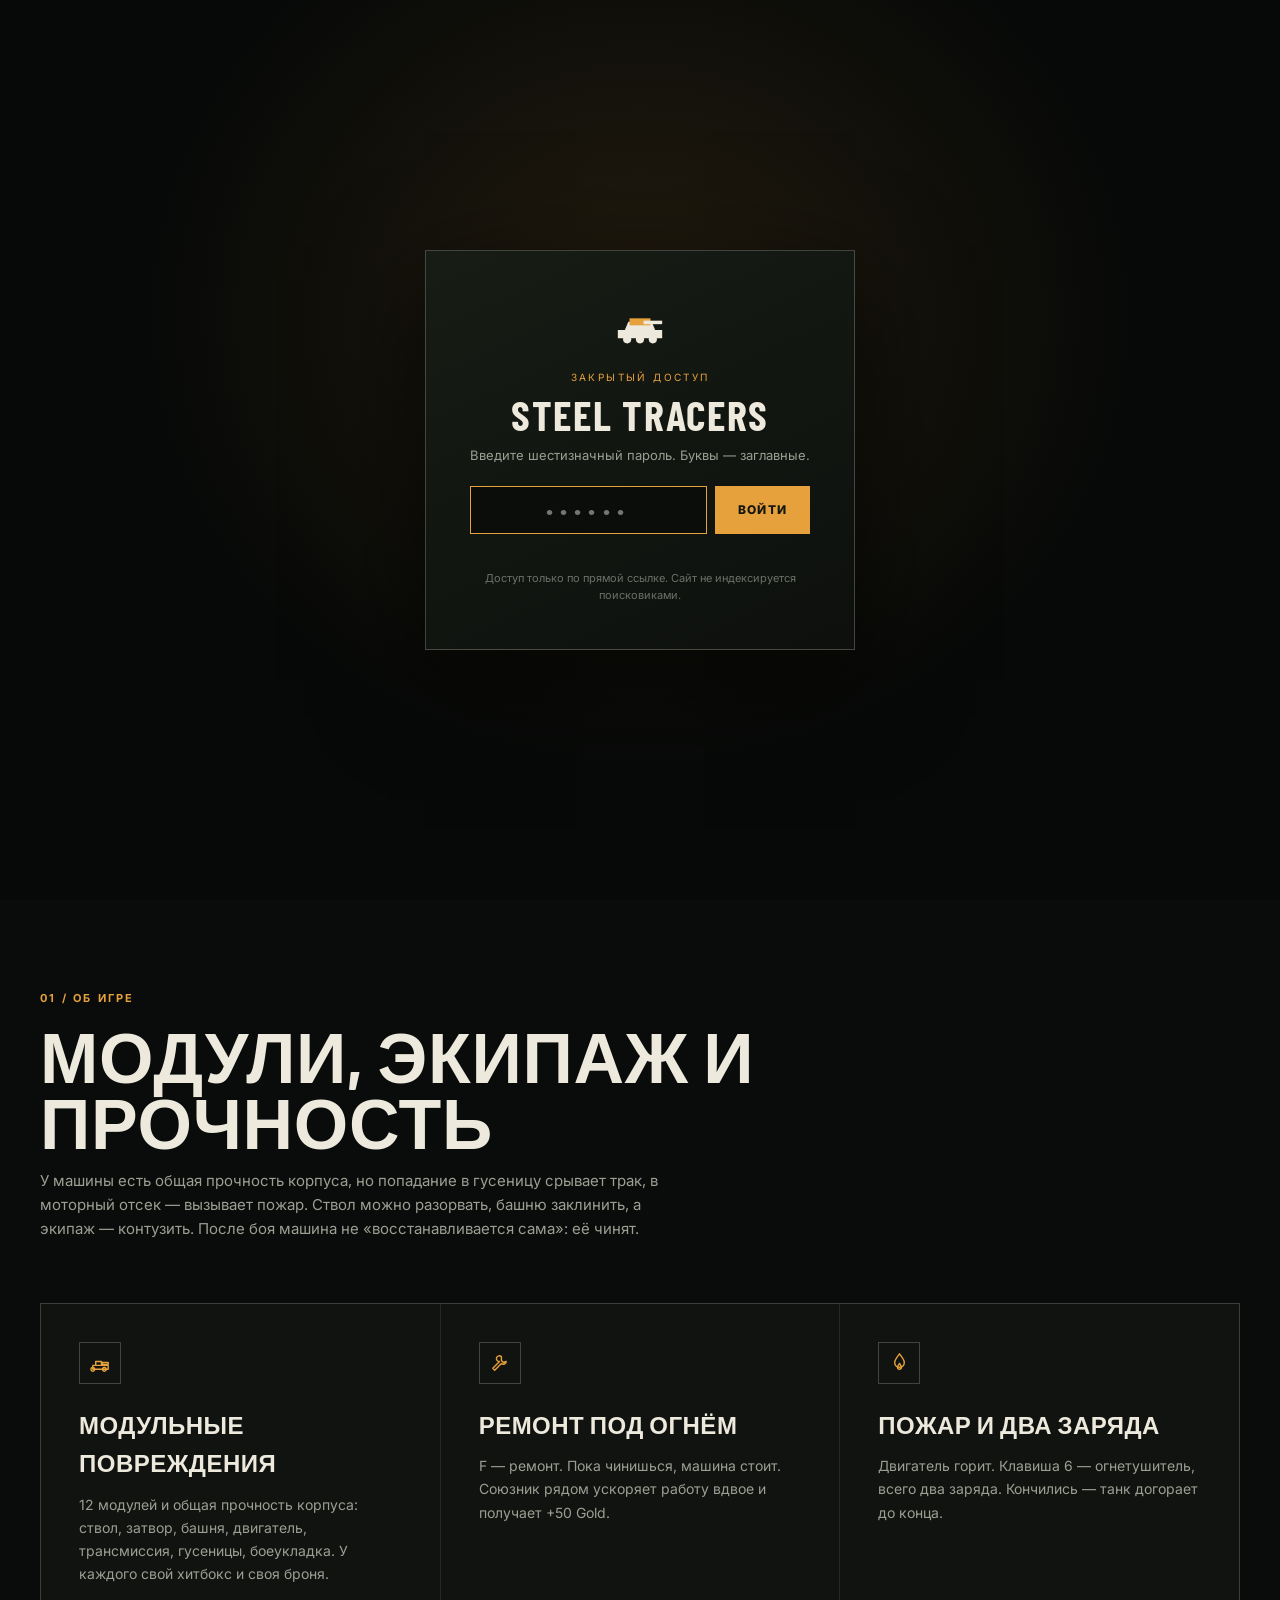
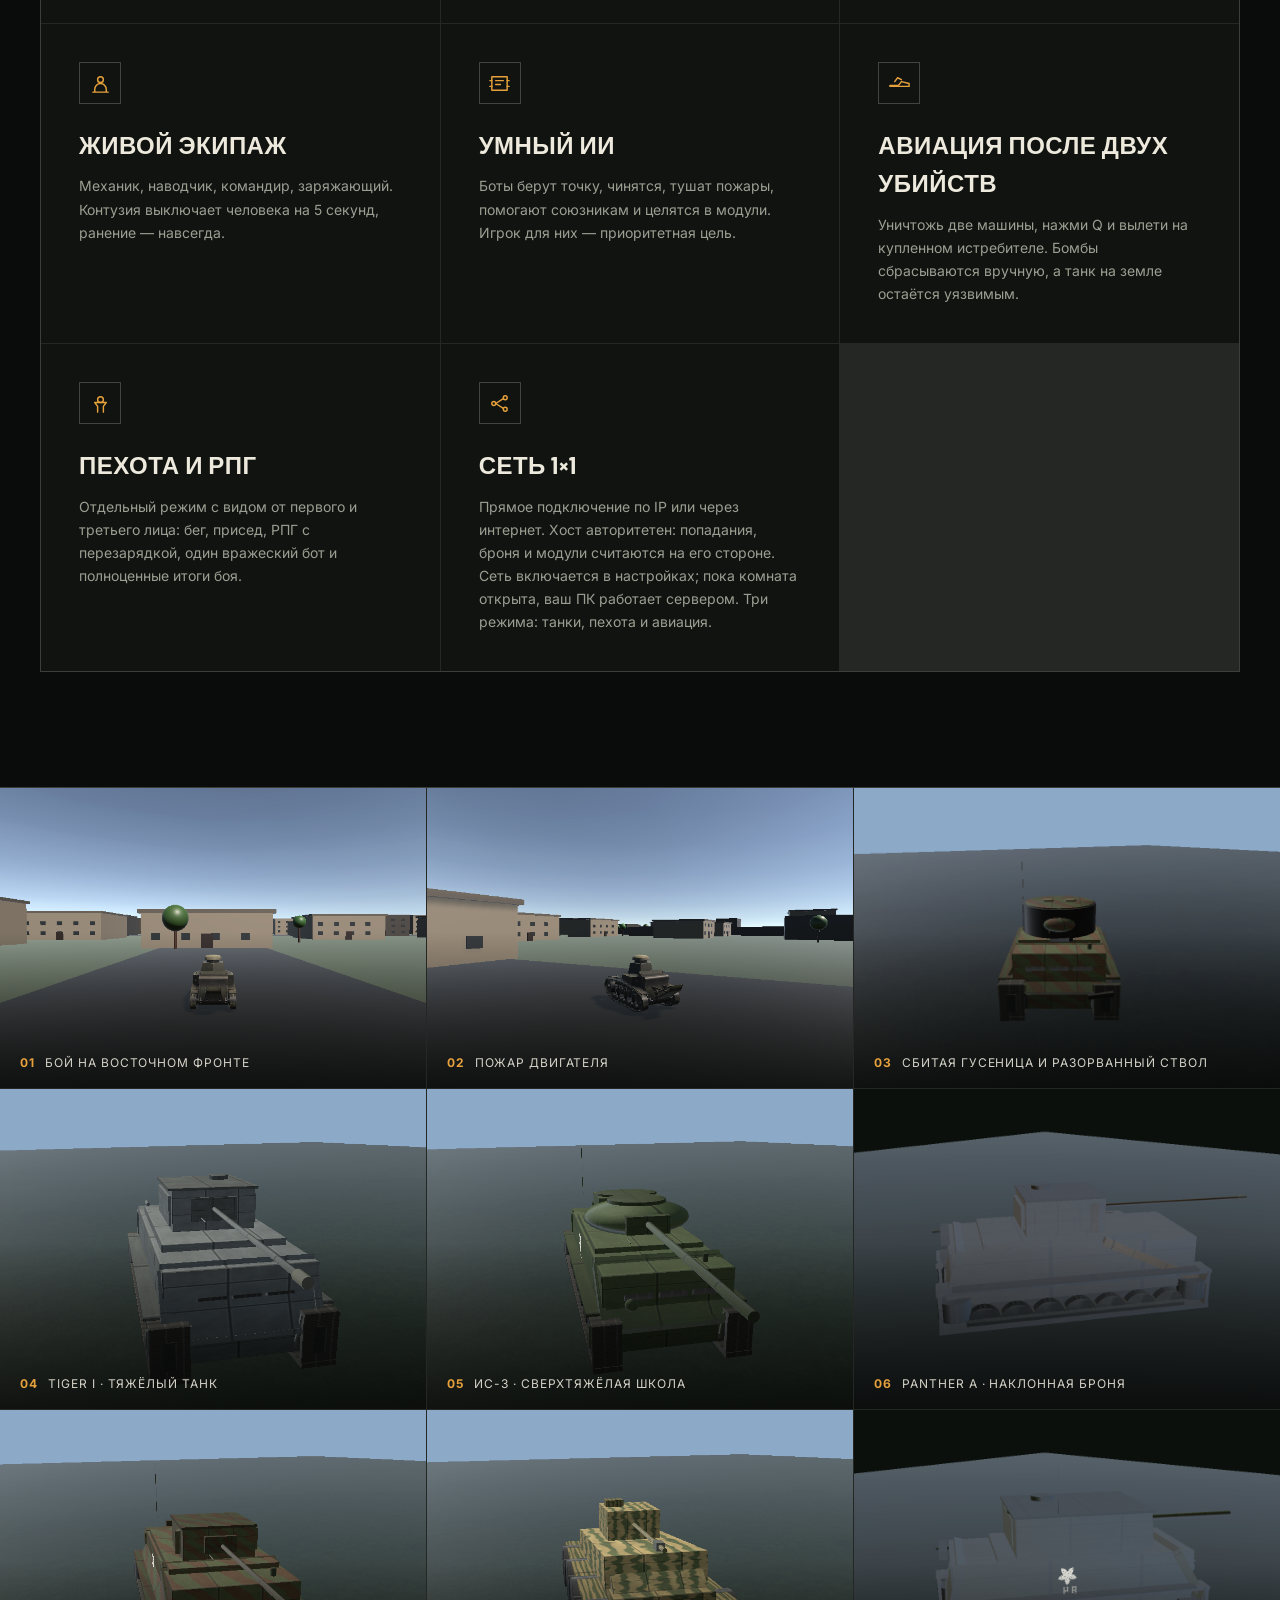
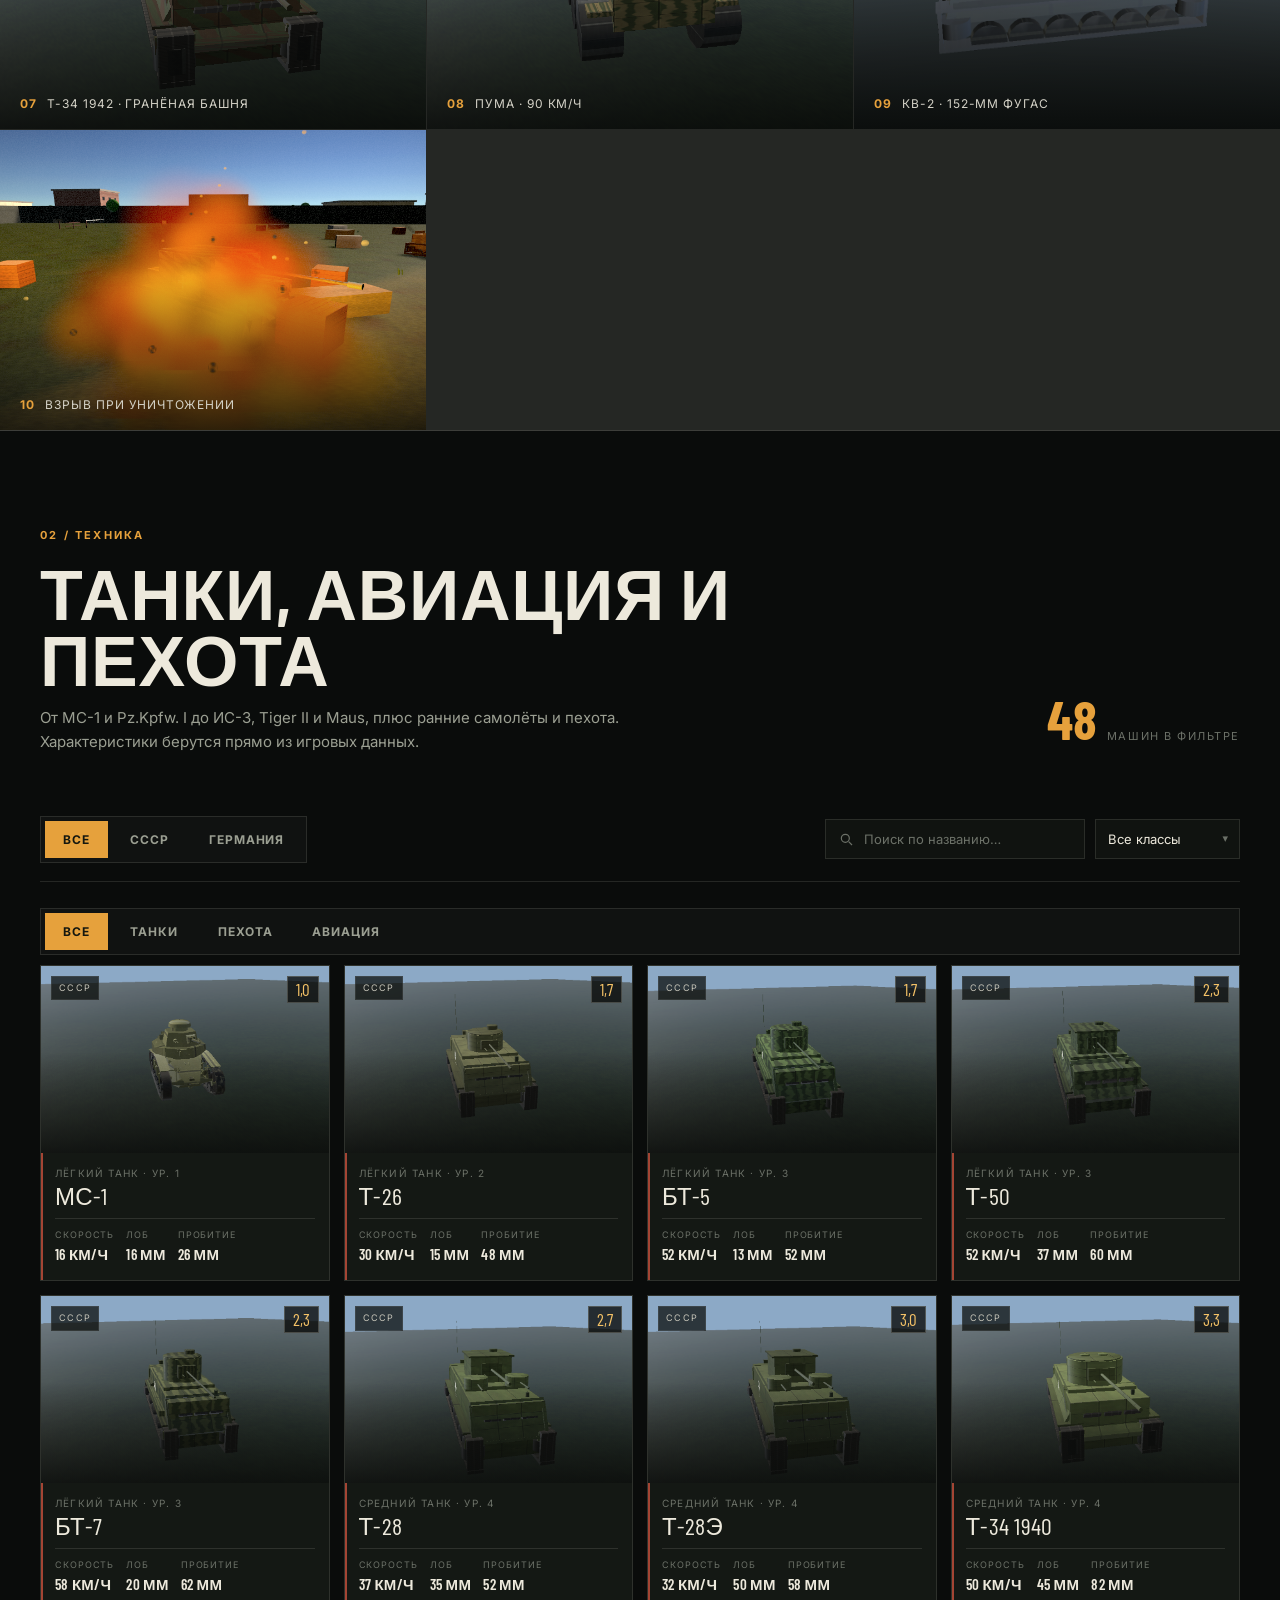
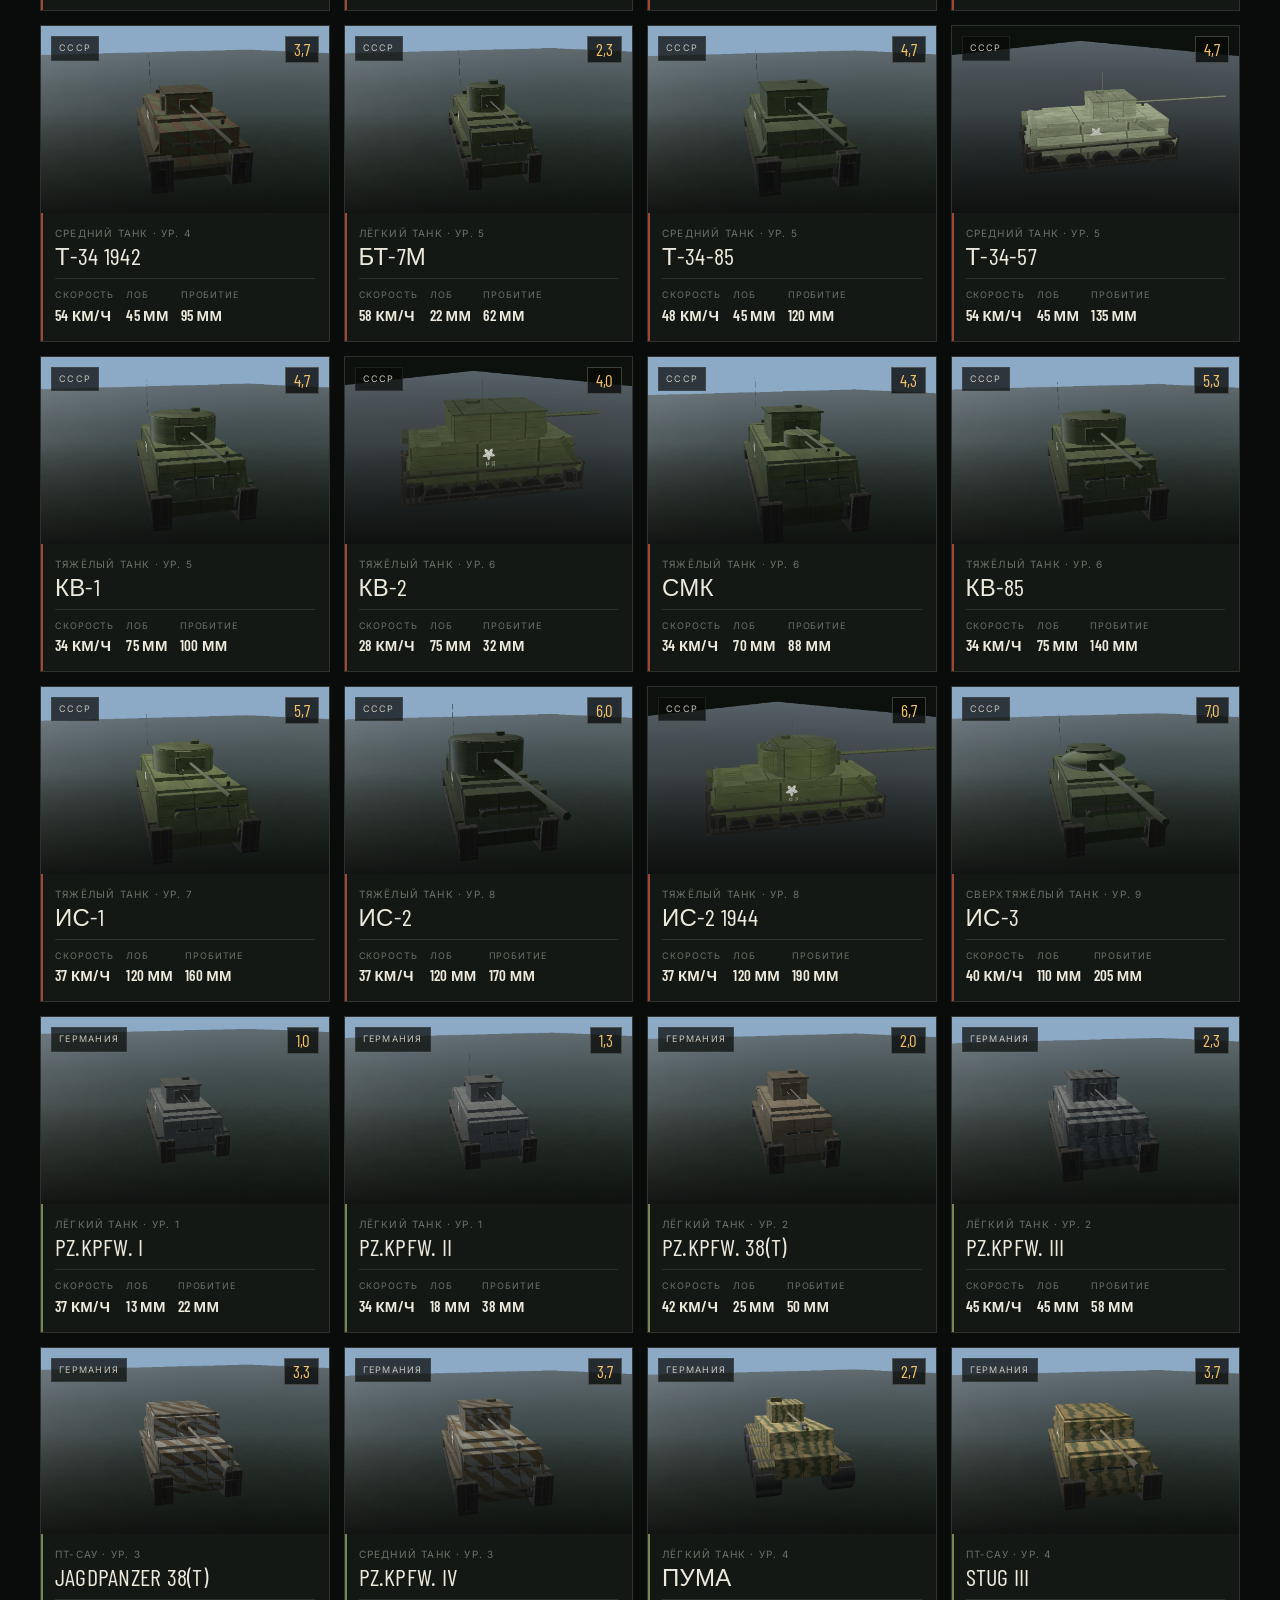
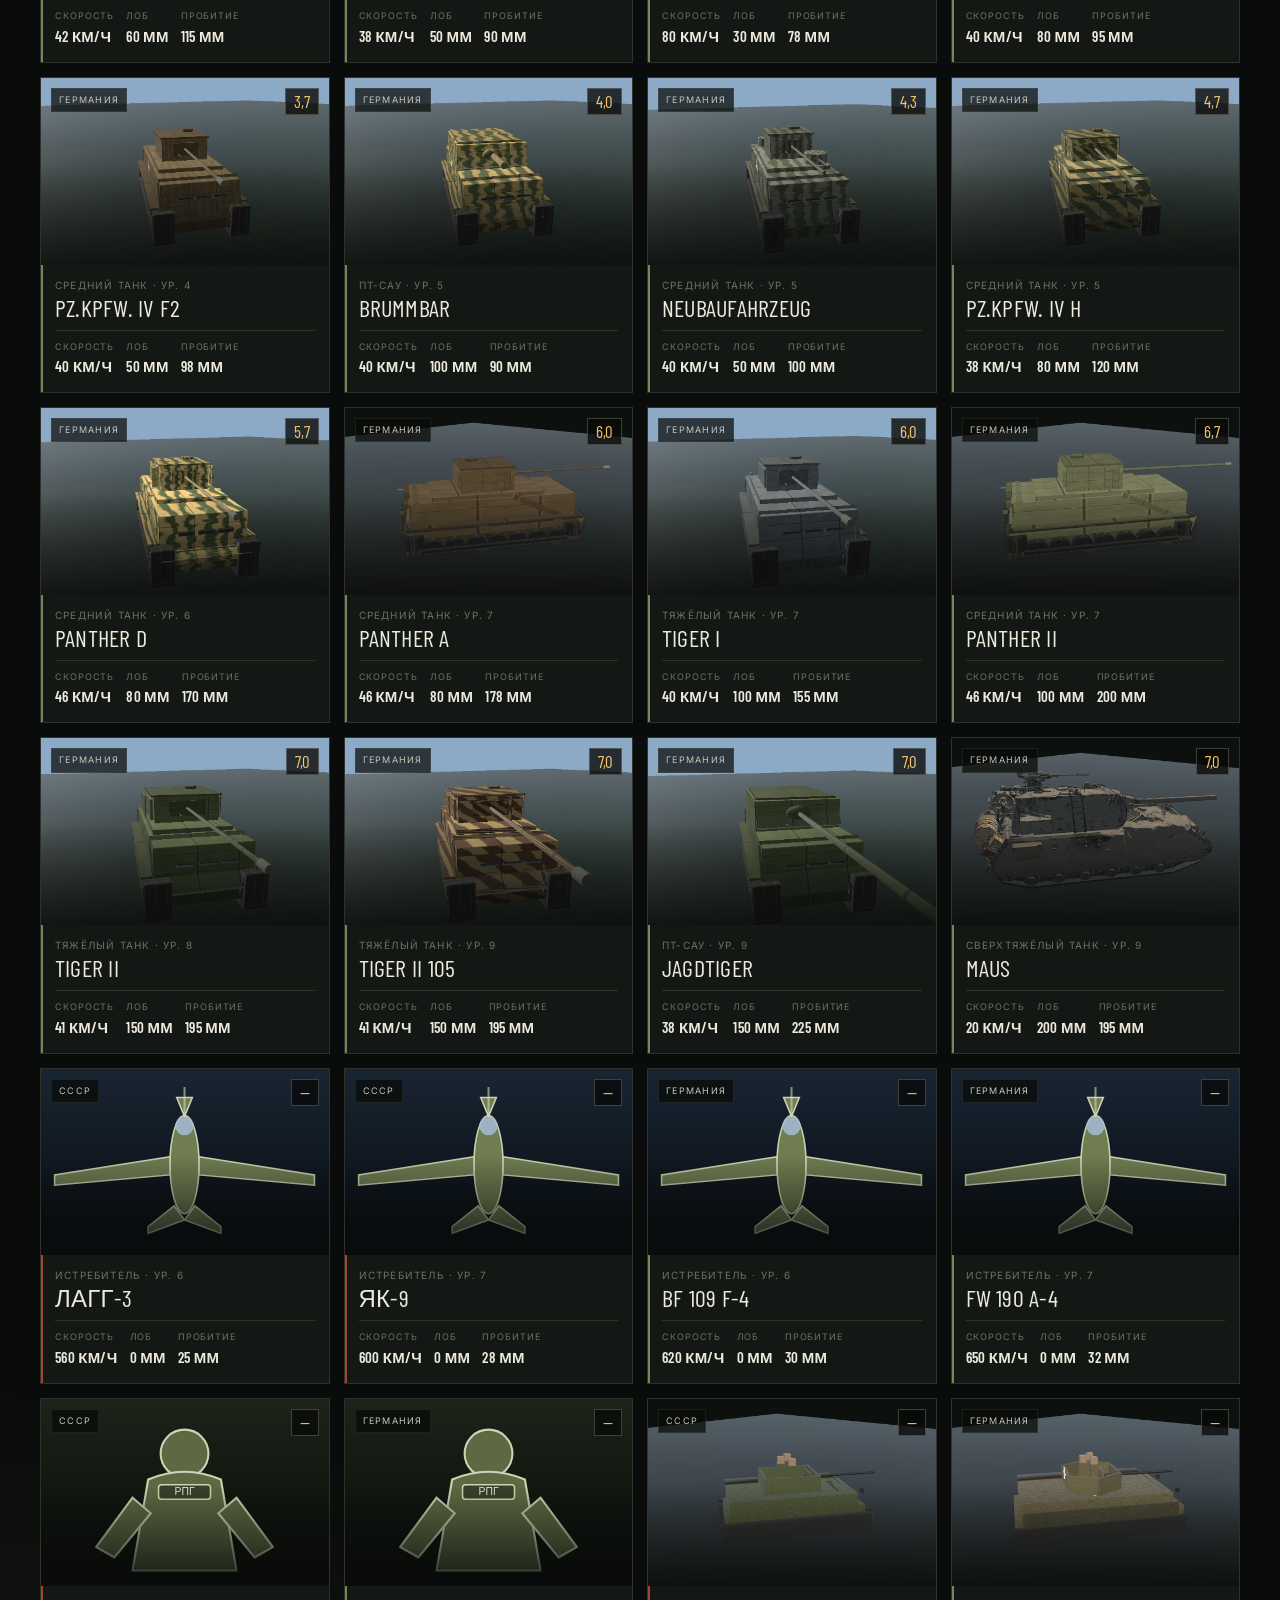
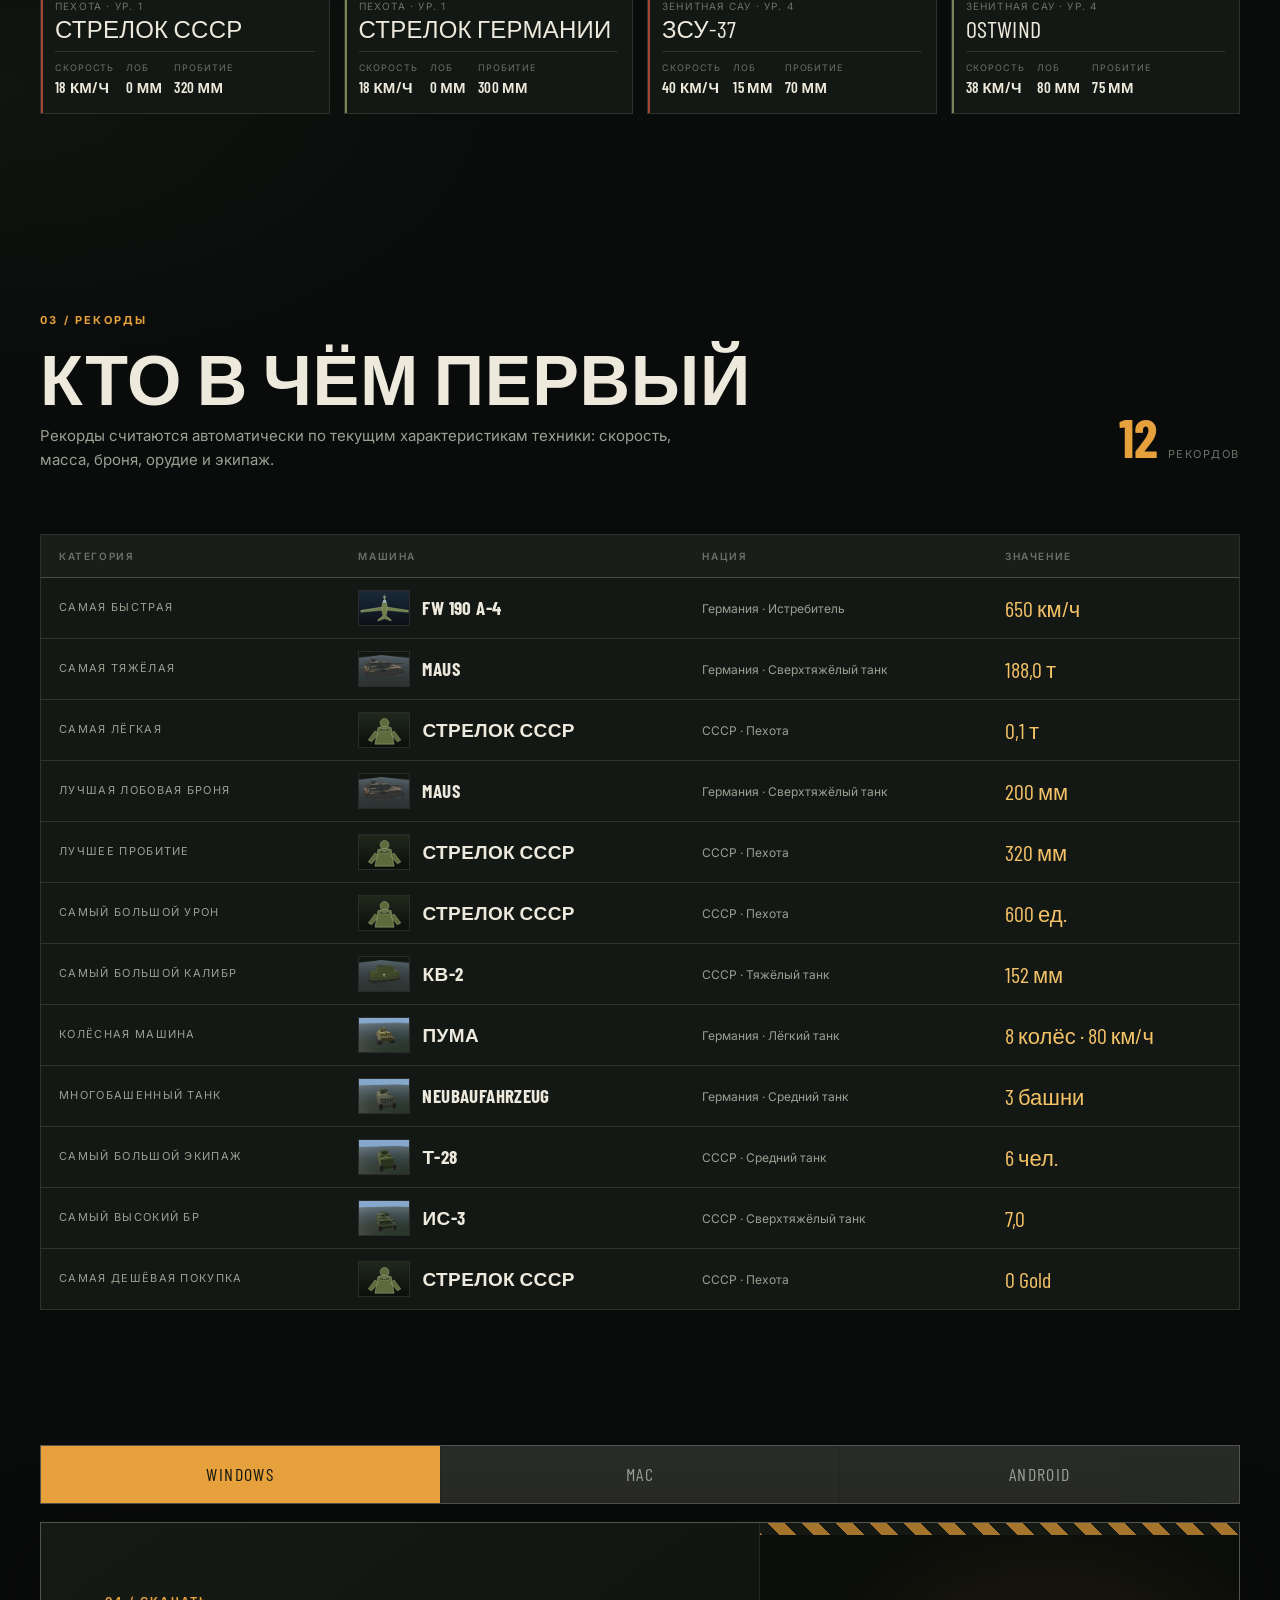
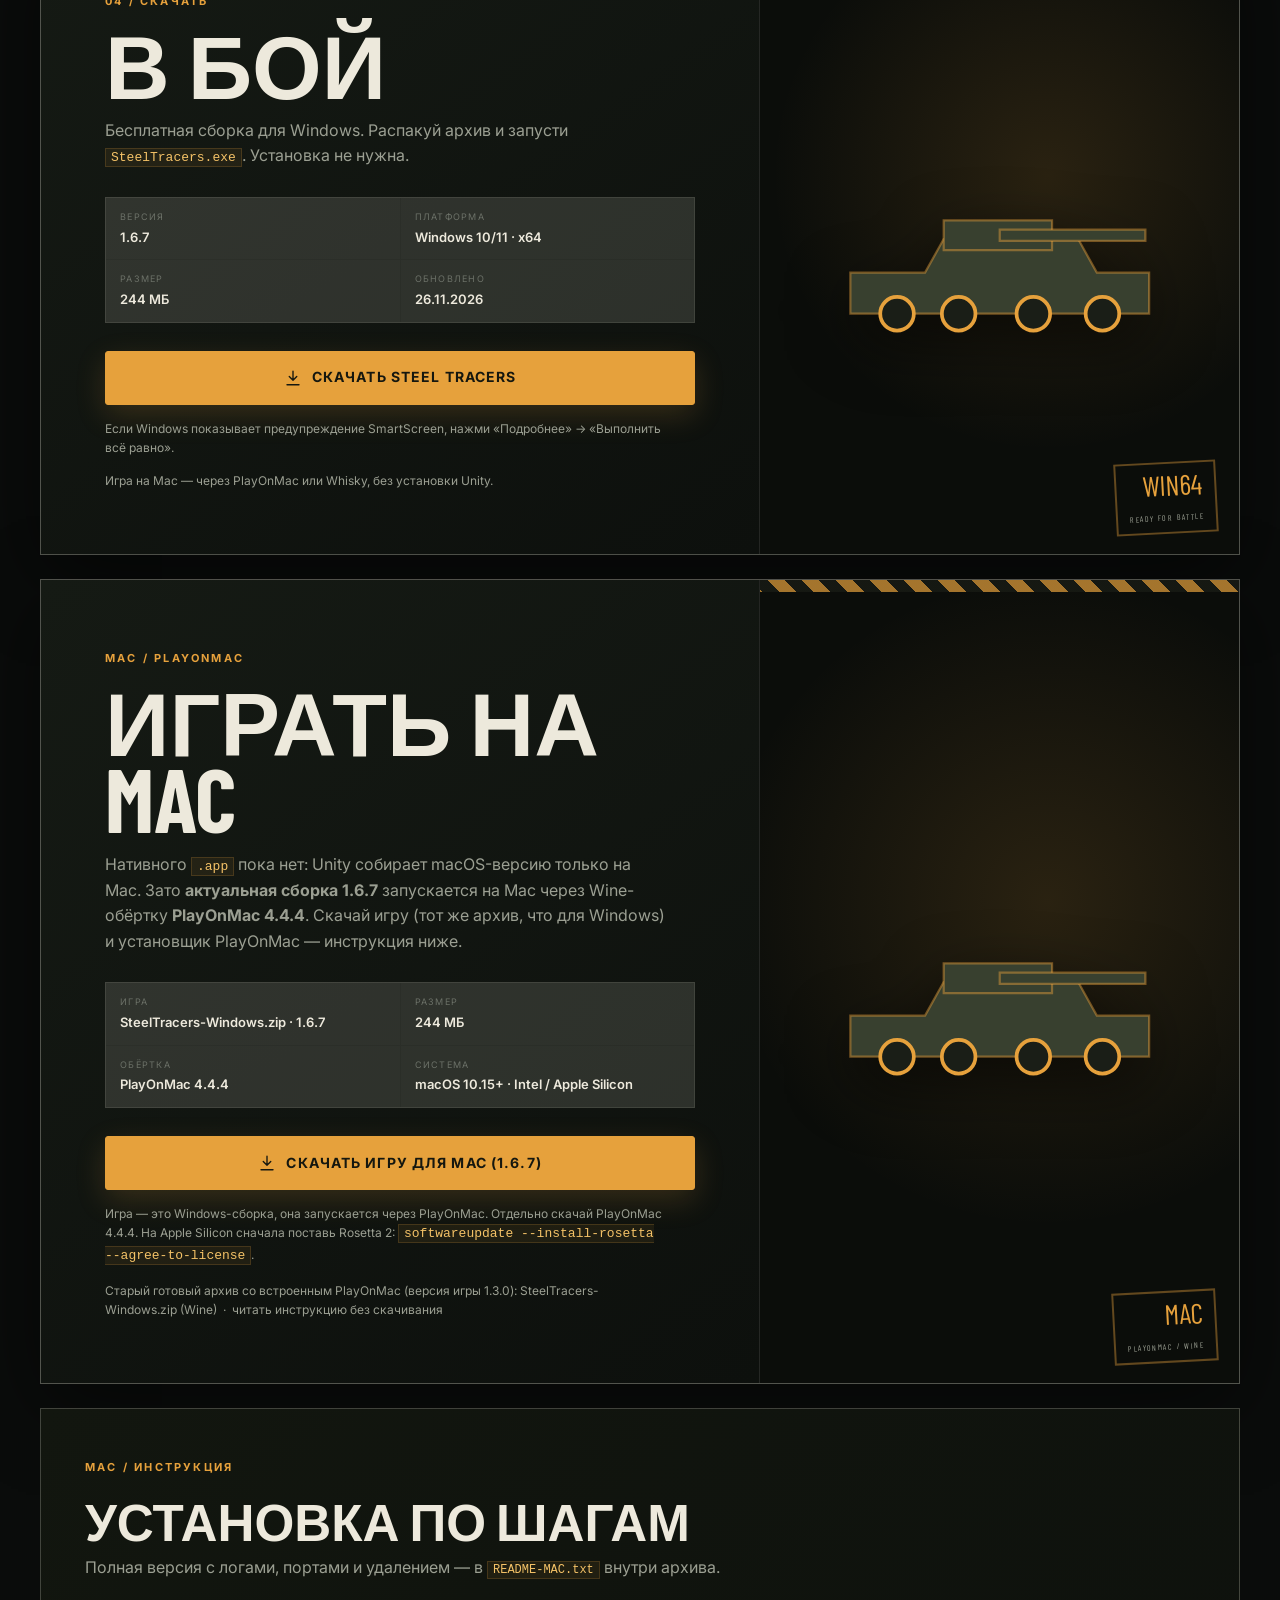
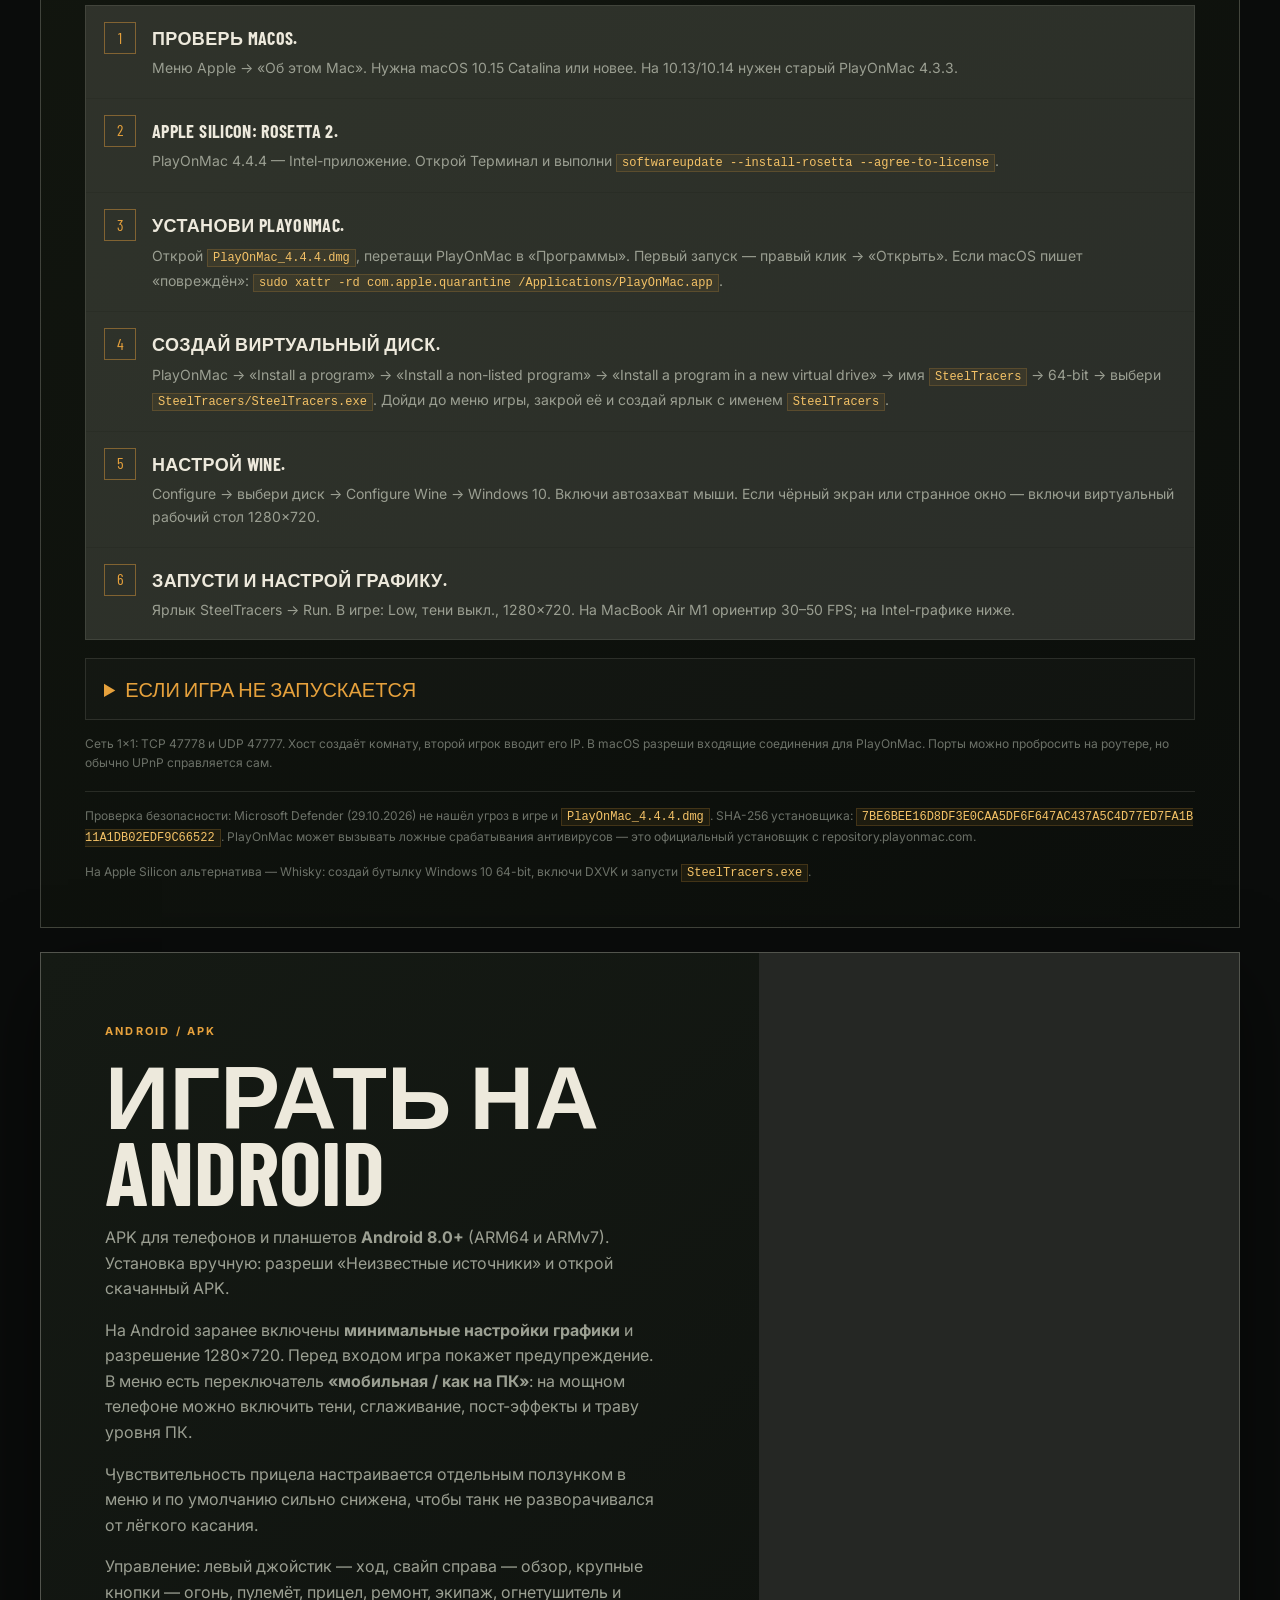
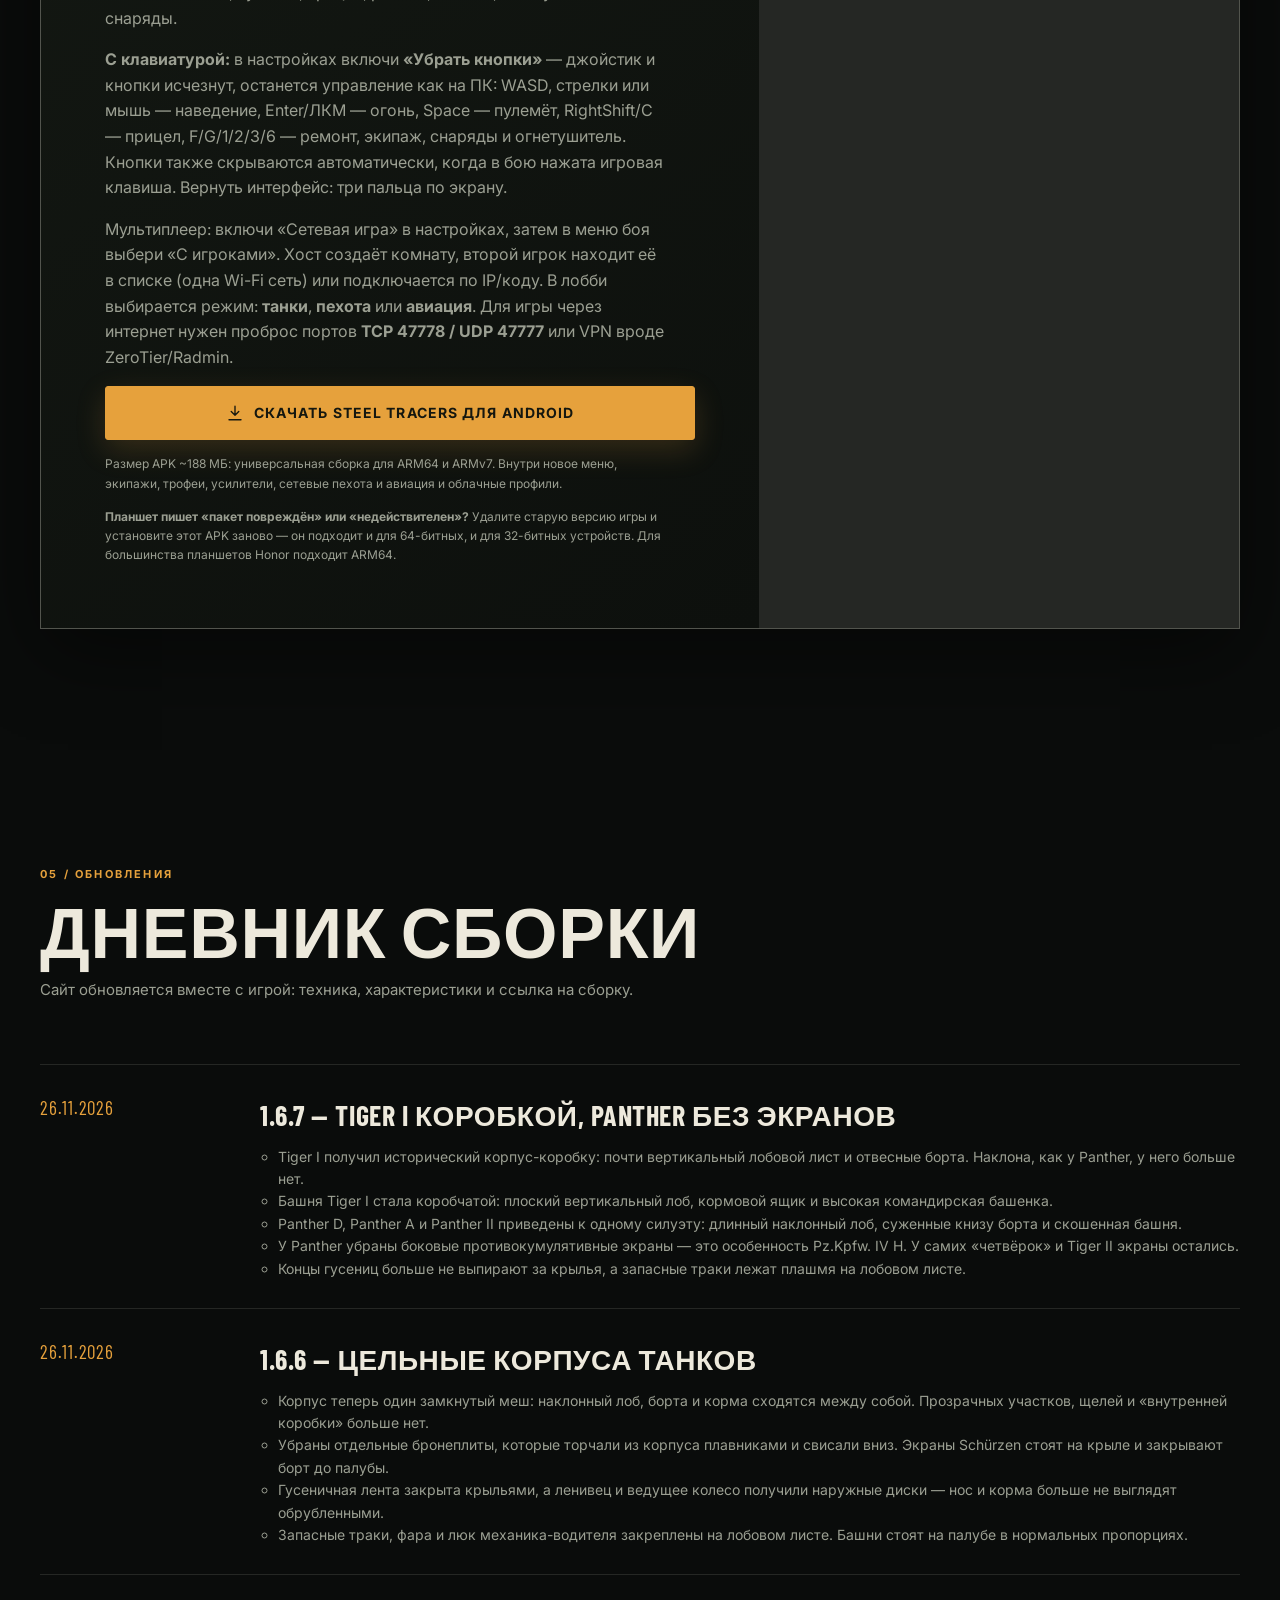
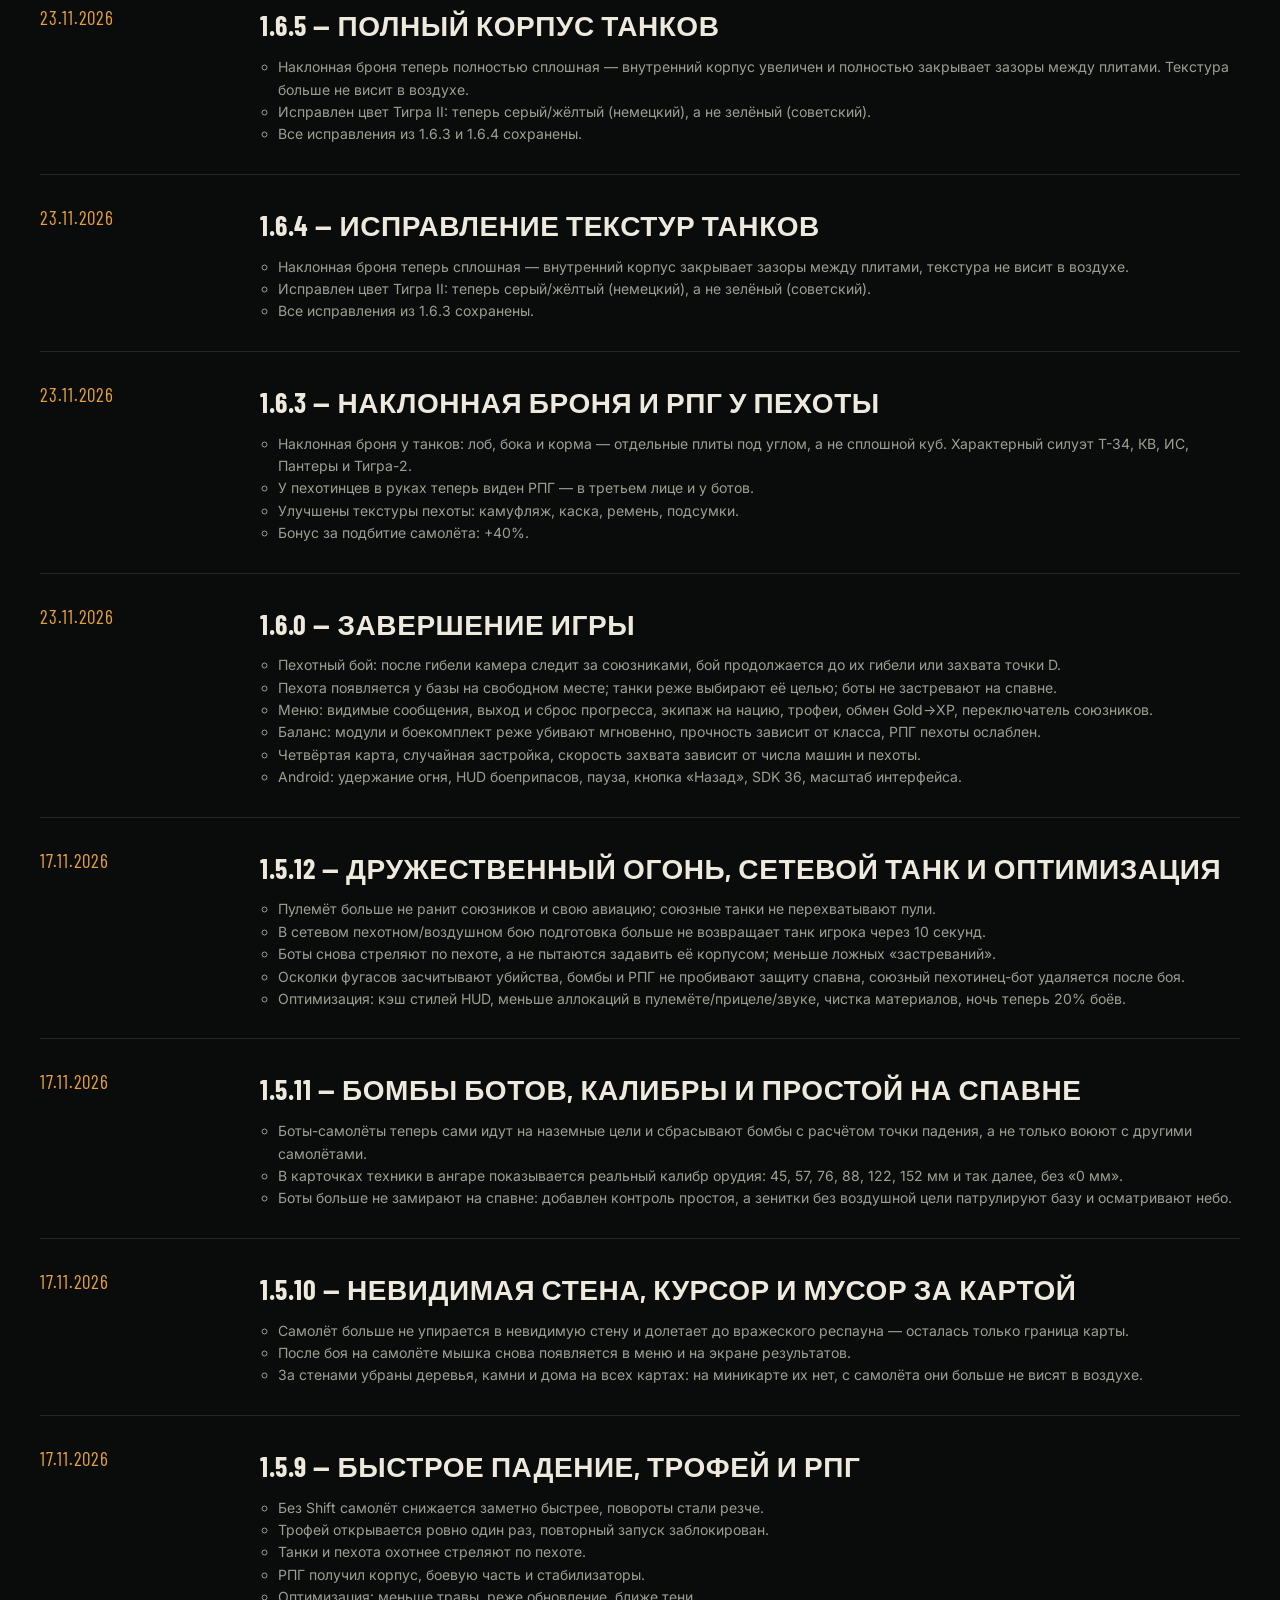
==== commit b8312317: "Release 1.6.7: Tiger I box hull, Panther silhouette without side skirts" ====
--- a/index.html
+++ b/index.html
@@ -96,7 +96,7 @@
         </div>
       </div>
       <div class="hero-version">
-        <span class="pulse"></span> СБОРКА <b id="version-badge">1.6.6</b>
+        <span class="pulse"></span> СБОРКА <b id="version-badge">1.6.7</b>
       </div>
       <a class="scroll-hint" href="#about" aria-label="Листать вниз"><span></span></a>
     </section>
@@ -283,7 +283,7 @@
             <code>SteelTracers.exe</code>. Установка не нужна.
           </p>
           <div class="download-meta">
-            <div><span>Версия</span><strong id="download-version">1.6.6</strong></div>
+            <div><span>Версия</span><strong id="download-version">1.6.7</strong></div>
             <div><span>Платформа</span><strong>Windows 10/11 · x64</strong></div>
             <div><span>Размер</span><strong id="download-size">69 МБ</strong></div>
             <div><span>Обновлено</span><strong id="download-date">15.11.2026</strong></div>
@@ -318,19 +318,19 @@
           <h2>Играть на Mac</h2>
           <p>
             Нативного <code>.app</code> пока нет: Unity собирает macOS-версию только на Mac.
-            Зато <strong>актуальная сборка 1.6.6</strong> запускается на Mac через Wine-обёртку
+            Зато <strong>актуальная сборка 1.6.7</strong> запускается на Mac через Wine-обёртку
             <strong>PlayOnMac 4.4.4</strong>. Скачай игру (тот же архив, что для Windows)
             и установщик PlayOnMac — инструкция ниже.
           </p>
           <div class="download-meta">
-            <div><span>Игра</span><strong>SteelTracers-Windows.zip · 1.6.6</strong></div>
+            <div><span>Игра</span><strong>SteelTracers-Windows.zip · 1.6.7</strong></div>
             <div><span>Размер</span><strong id="mac-size">244 МБ</strong></div>
             <div><span>Обёртка</span><strong>PlayOnMac 4.4.4</strong></div>
             <div><span>Система</span><strong>macOS 10.15+ · Intel / Apple Silicon</strong></div>
           </div>
-          <a class="btn btn-amber btn-large download-btn" id="mac-download-button" href="downloads/download.html?file=windows&v=174">
+          <a class="btn btn-amber btn-large download-btn" id="mac-download-button" href="downloads/download.html?file=windows&v=175">
             <svg viewBox="0 0 24 24" aria-hidden="true"><path d="M12 3v12m0 0 5-5m-5 5-5-5M4 21h16"/></svg>
-            <span id="mac-download-label">Скачать игру для Mac (1.6.6)</span>
+            <span id="mac-download-label">Скачать игру для Mac (1.6.7)</span>
           </a>
           <p class="download-note" id="mac-download-note">
             Игра — это Windows-сборка, она запускается через PlayOnMac. Отдельно скачай
@@ -340,7 +340,7 @@
           </p>
           <p class="download-note">
             Старый готовый архив со встроенным PlayOnMac (версия игры 1.3.0):
-            <a href="downloads/download.html?file=windows&v=174">SteelTracers-Windows.zip (Wine)</a>
+            <a href="downloads/download.html?file=windows&v=175">SteelTracers-Windows.zip (Wine)</a>
             &nbsp;·&nbsp;
             <a href="downloads/README-MAC.txt" target="_blank" rel="noopener">читать инструкцию без скачивания</a>
           </p>
@@ -467,7 +467,7 @@
             <strong>пехота</strong> или <strong>авиация</strong>. Для игры через интернет нужен проброс портов
             <strong>TCP 47778 / UDP 47777</strong> или VPN вроде ZeroTier/Radmin.
           </p>
-          <a class="btn btn-amber btn-large download-btn" href="downloads/download.html?file=android&v=174">
+          <a class="btn btn-amber btn-large download-btn" href="downloads/download.html?file=android&v=175">
             <svg viewBox="0 0 24 24" aria-hidden="true"><path d="M12 3v12m0 0 5-5m-5 5-5-5M4 21h16"/></svg>
             Скачать Steel Tracers для Android
           </a>
@@ -491,6 +491,19 @@
         <p>Сайт обновляется вместе с игрой: техника, характеристики и ссылка на сборку.</p>
       </div>
       <ol class="timeline" id="timeline">
+        <li>
+          <div class="timeline-date">26.11.2026</div>
+          <div class="timeline-body">
+            <h3>1.6.7 — Tiger I коробкой, Panther без экранов</h3>
+            <ul>
+              <li>Tiger I получил исторический корпус-коробку: почти вертикальный лобовой лист и отвесные борта. Наклона, как у Panther, у него больше нет.</li>
+              <li>Башня Tiger I стала коробчатой: плоский вертикальный лоб, кормовой ящик и высокая командирская башенка.</li>
+              <li>Panther D, Panther A и Panther II приведены к одному силуэту: длинный наклонный лоб, суженные книзу борта и скошенная башня.</li>
+              <li>У Panther убраны боковые противокумулятивные экраны — это особенность Pz.Kpfw. IV H. У самих «четвёрок» и Tiger II экраны остались.</li>
+              <li>Концы гусениц больше не выпирают за крылья, а запасные траки лежат плашмя на лобовом листе.</li>
+            </ul>
+          </div>
+        </li>
         <li>
           <div class="timeline-date">26.11.2026</div>
           <div class="timeline-body">
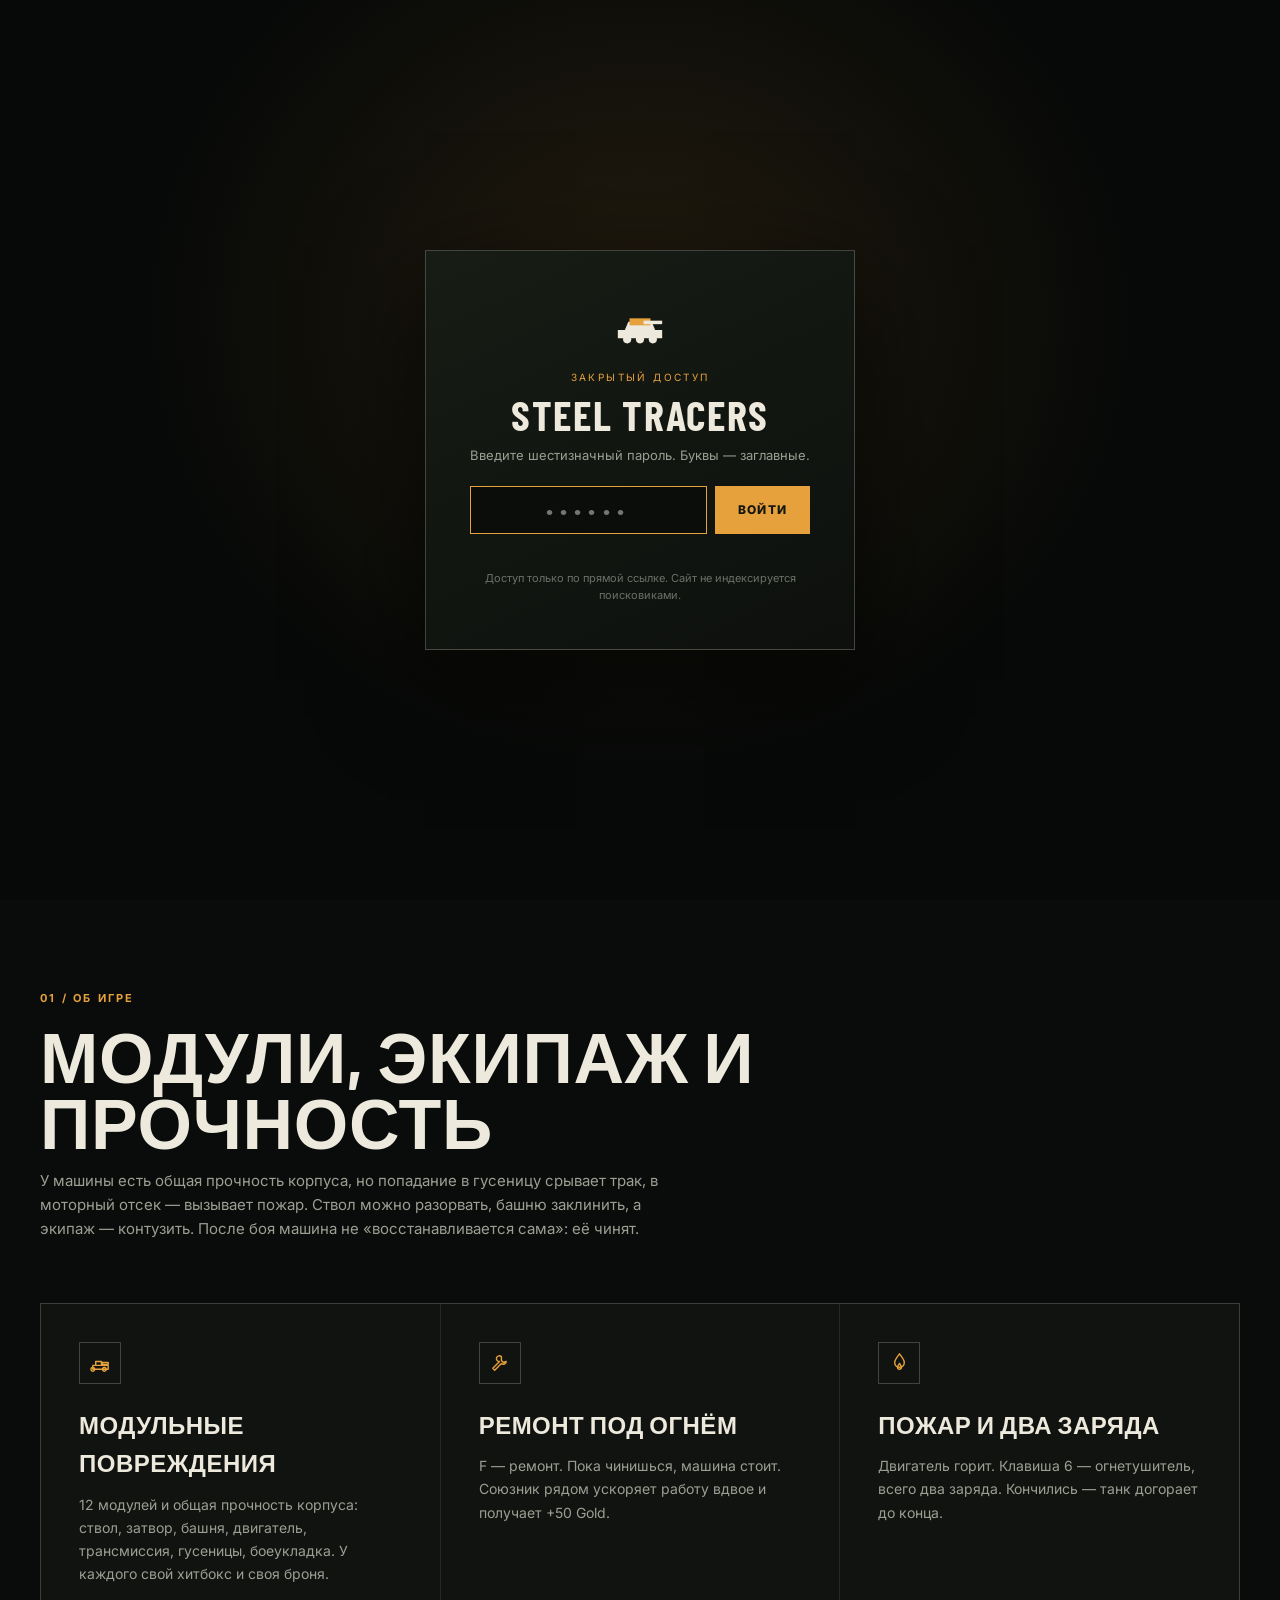
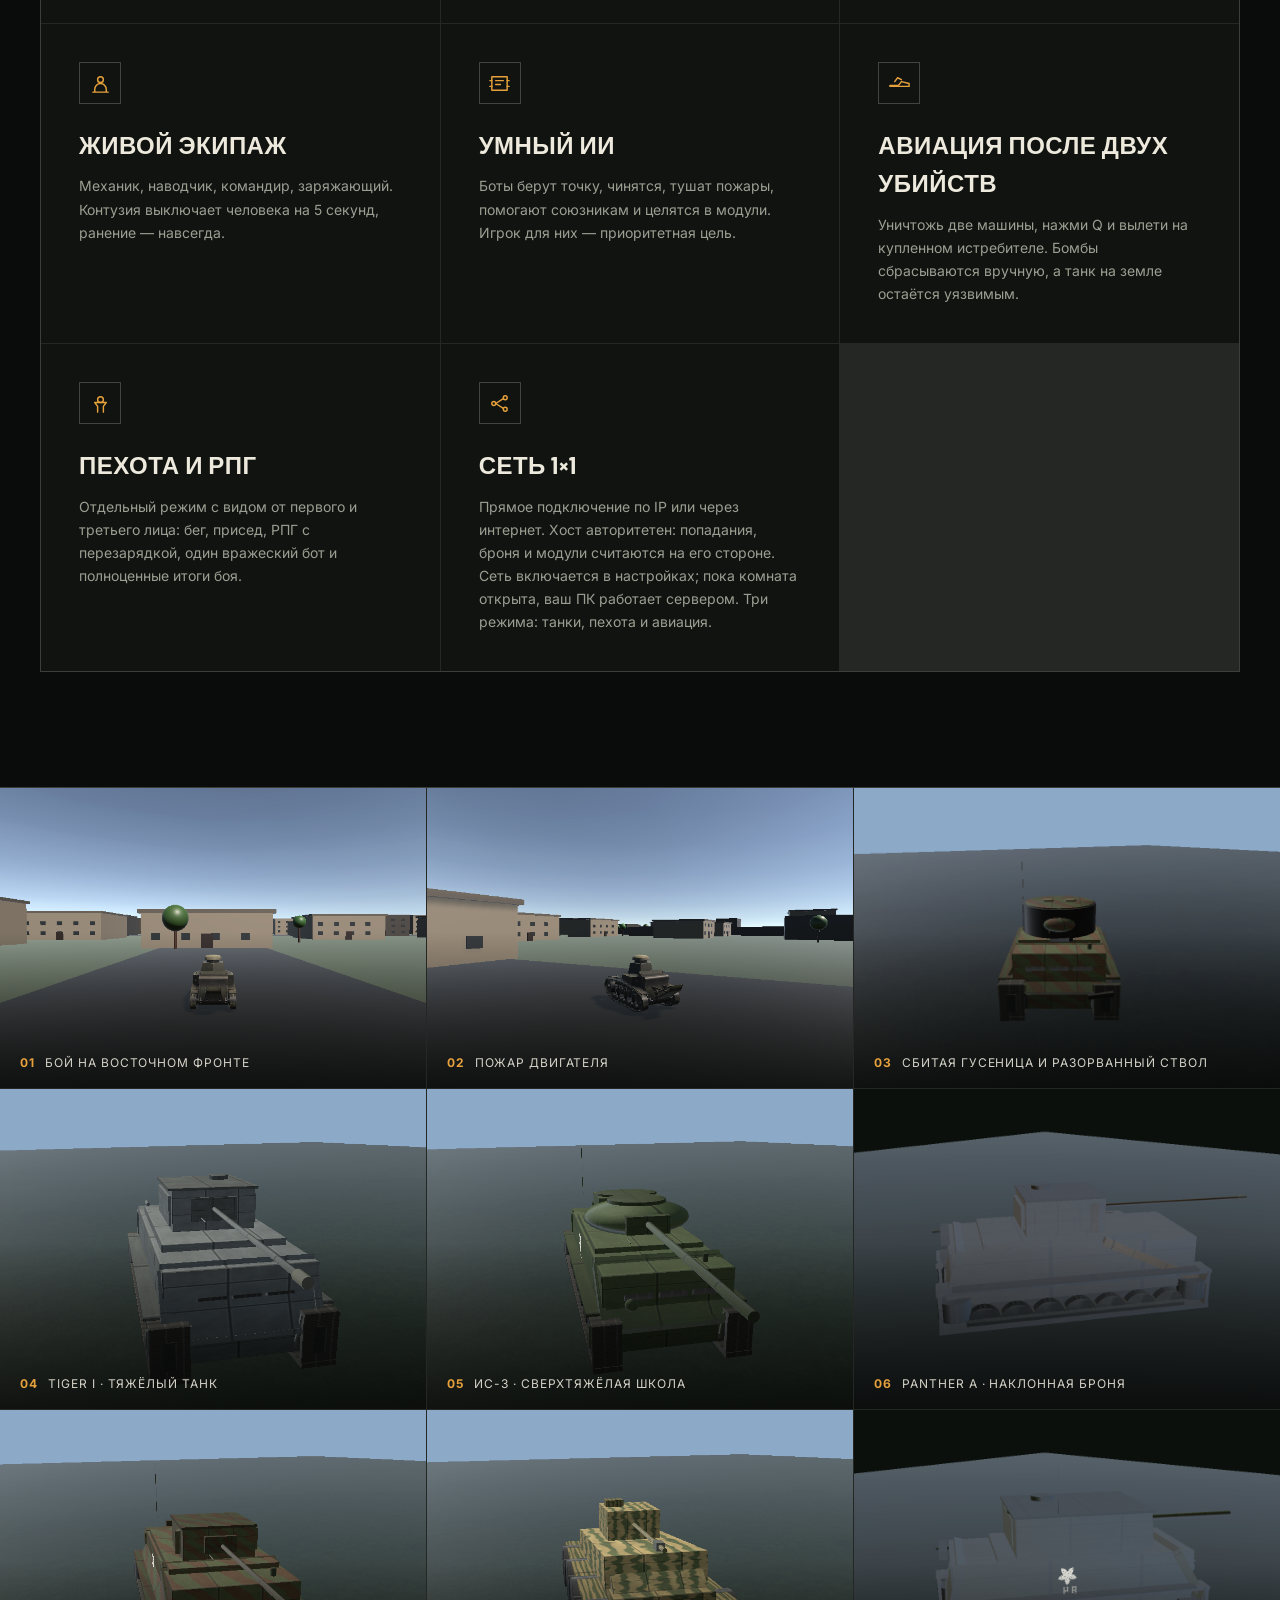
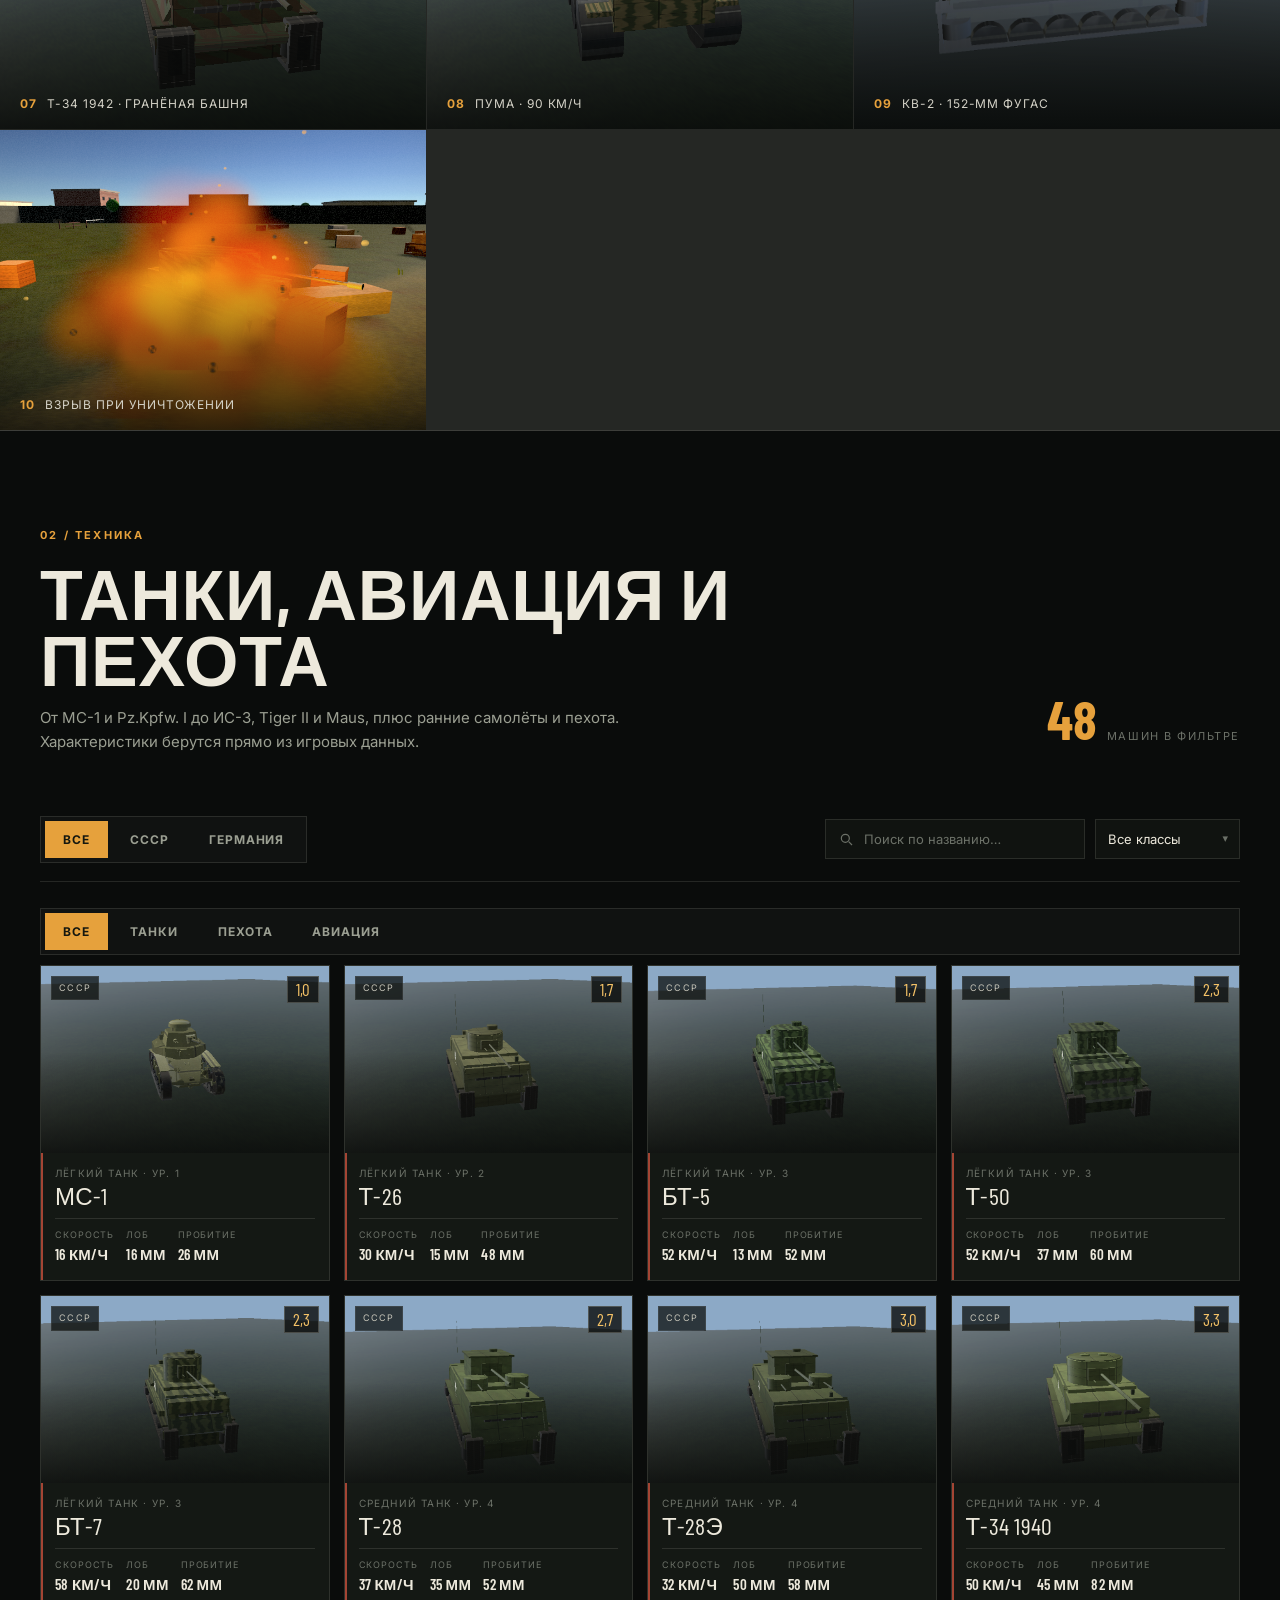
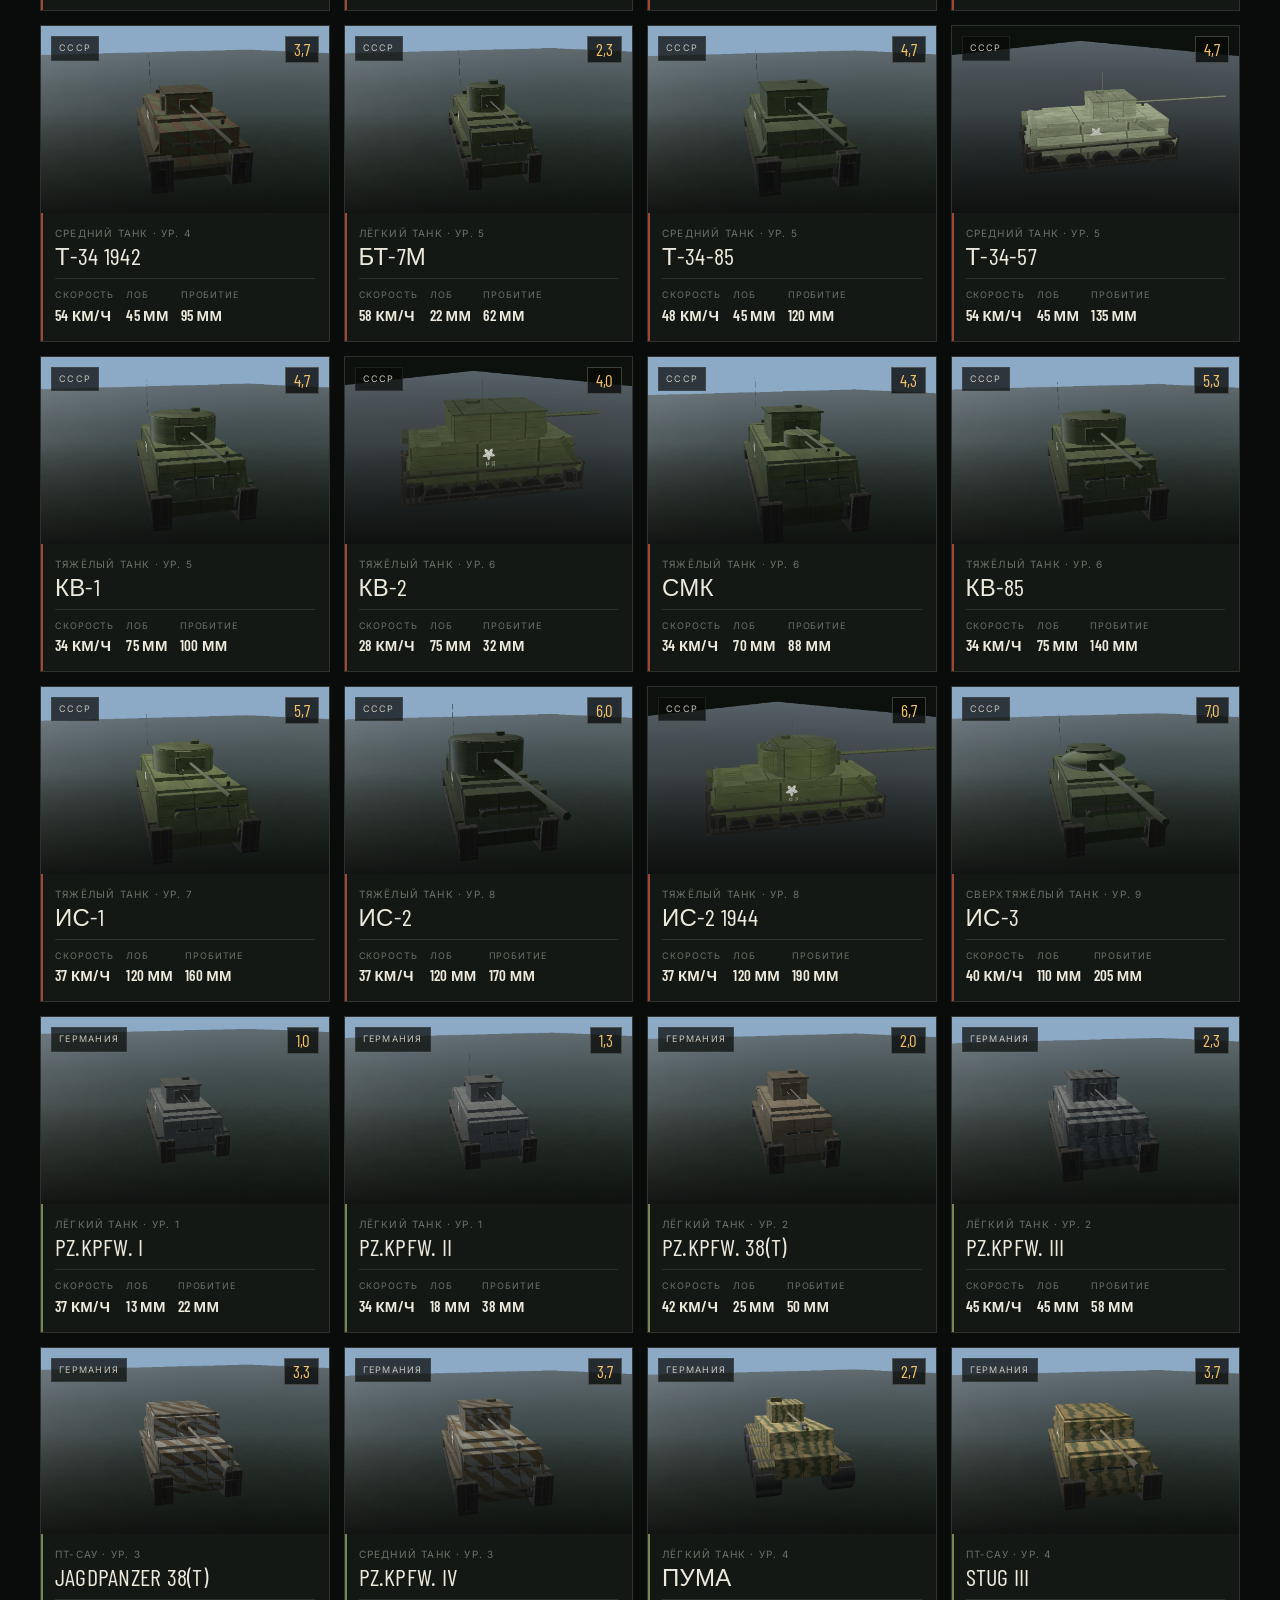
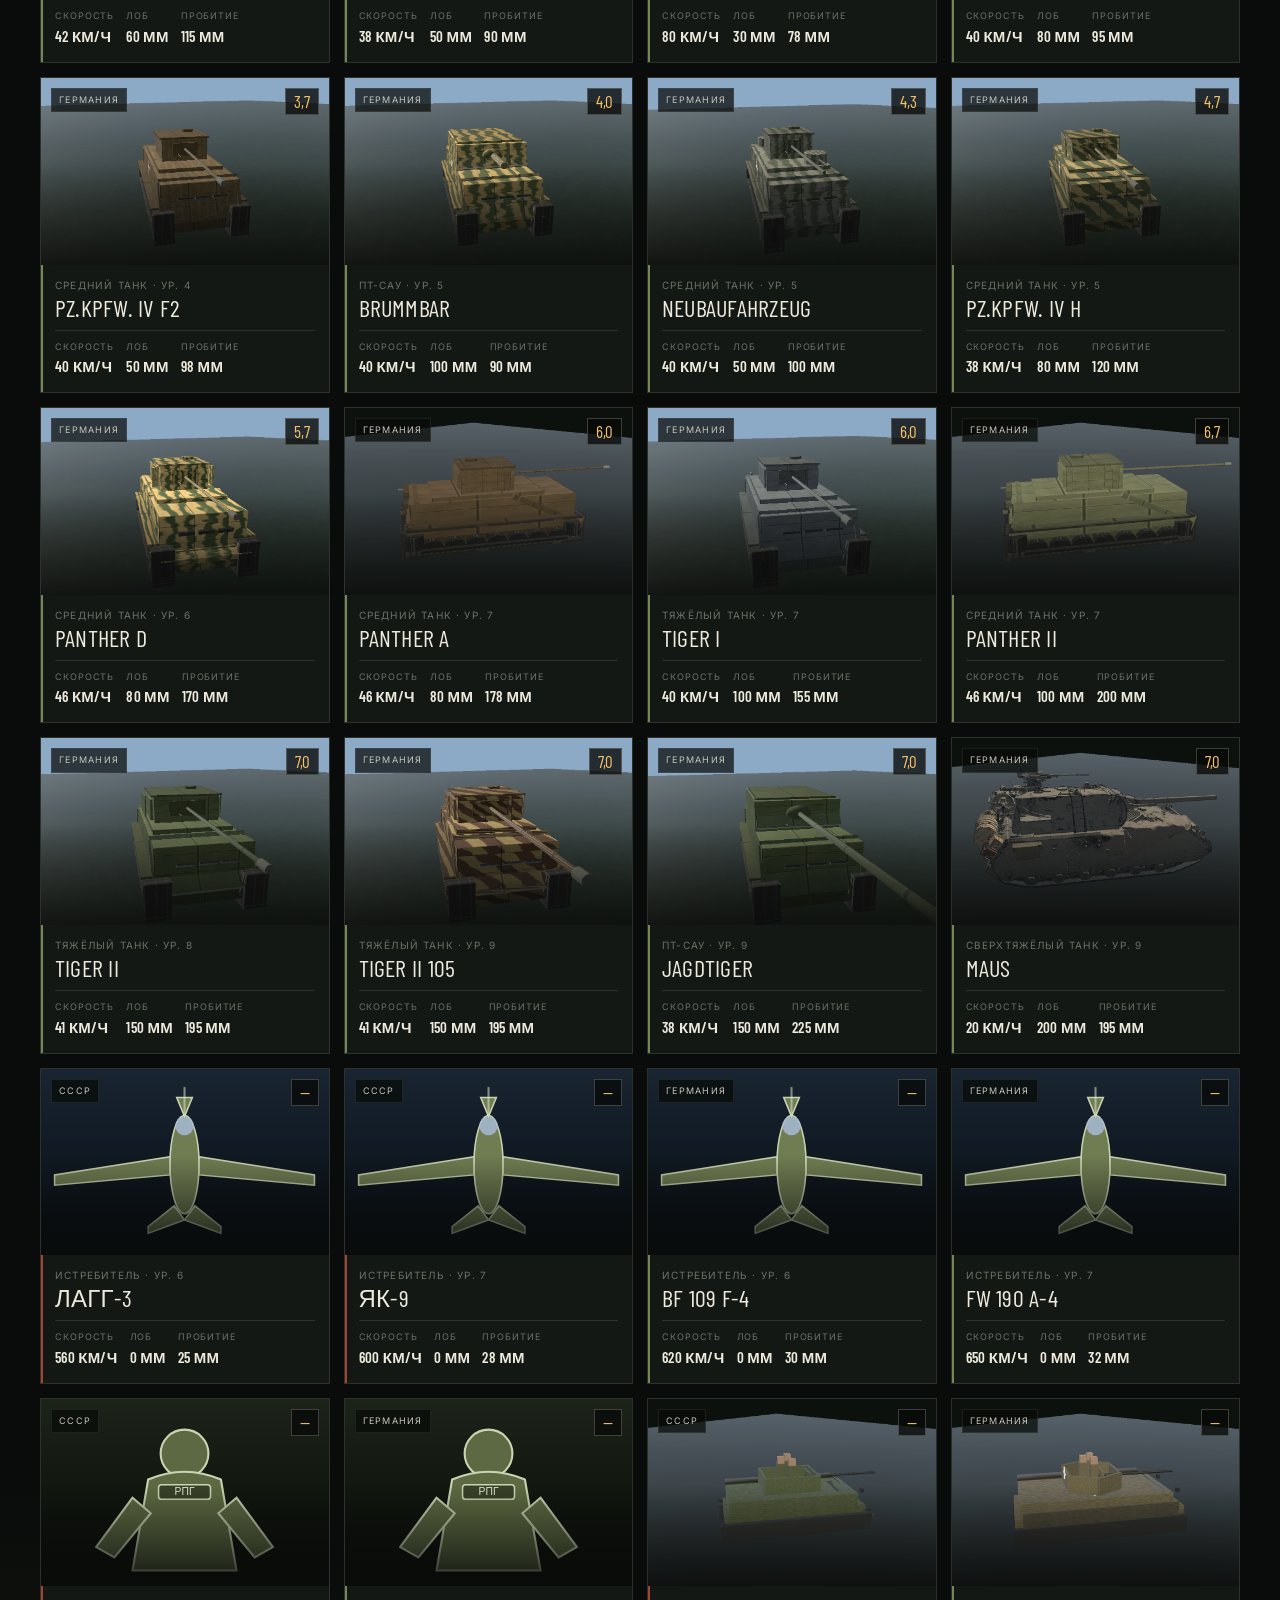
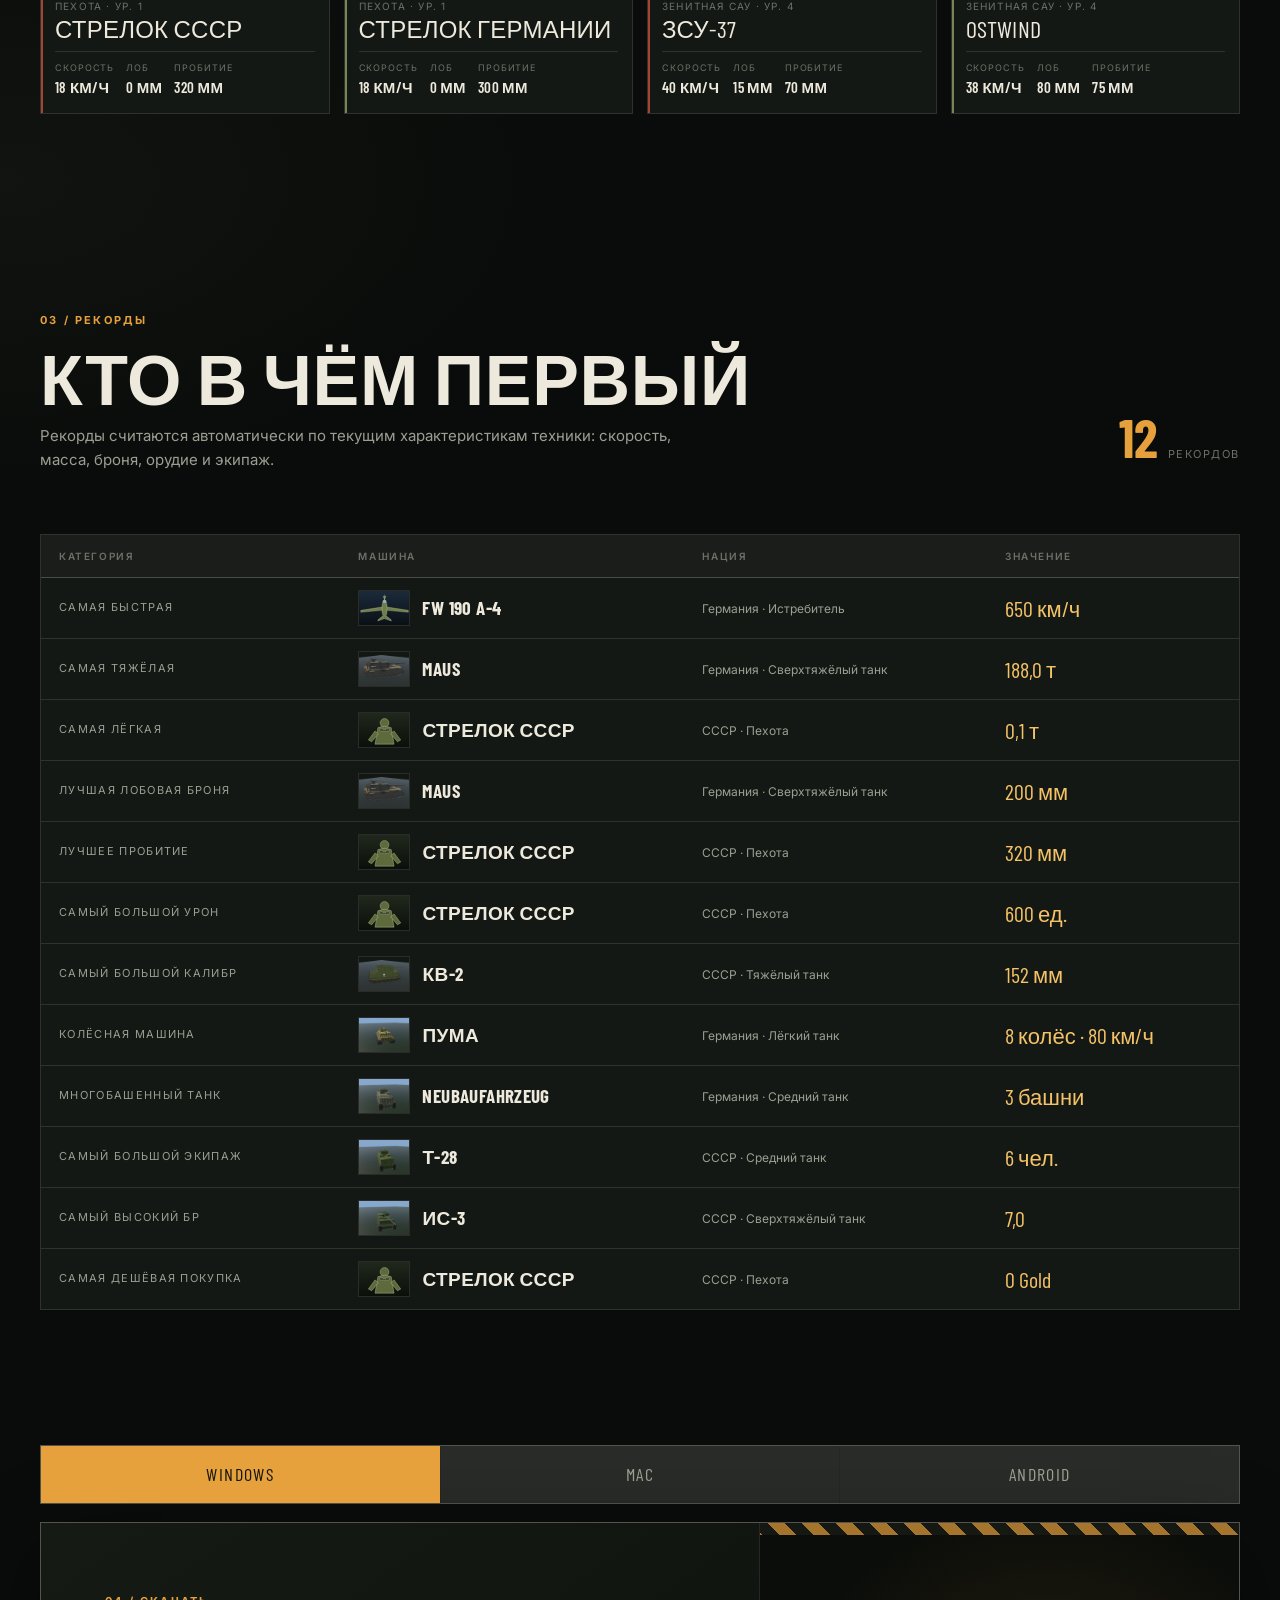
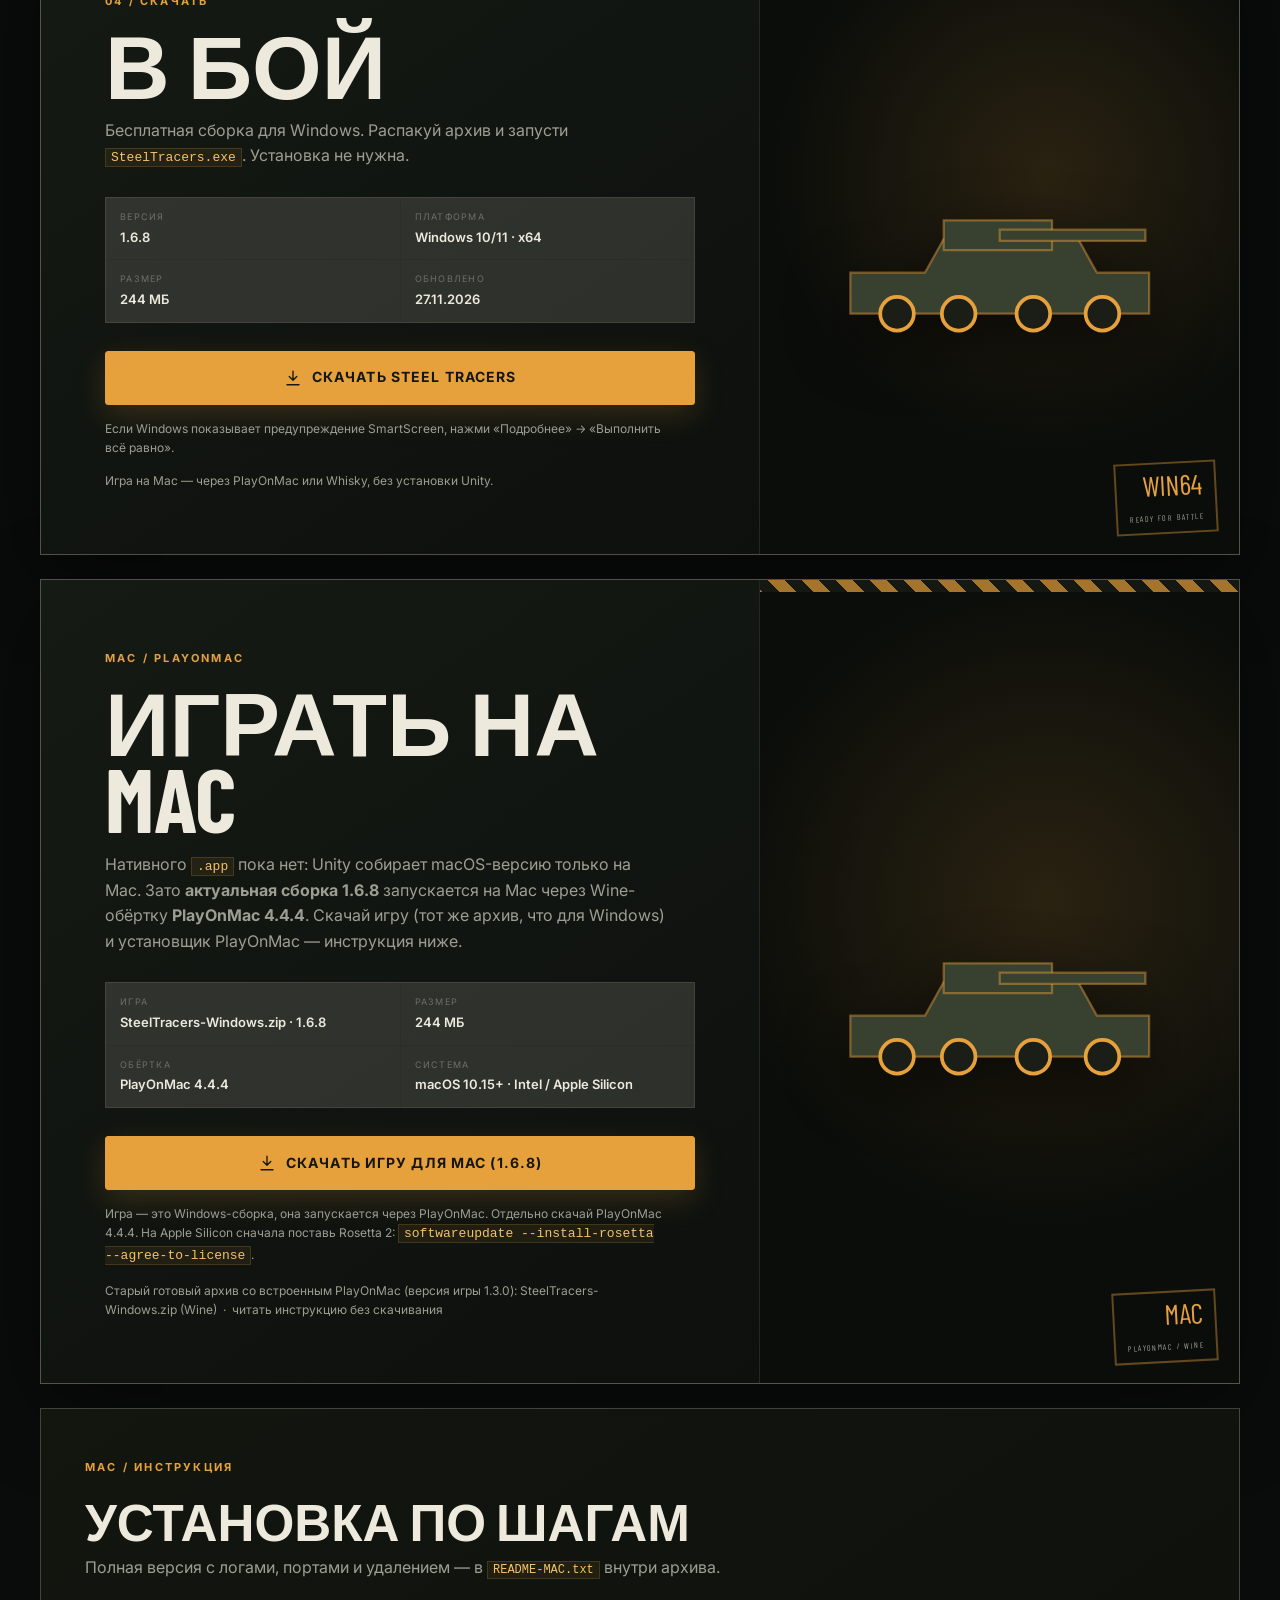
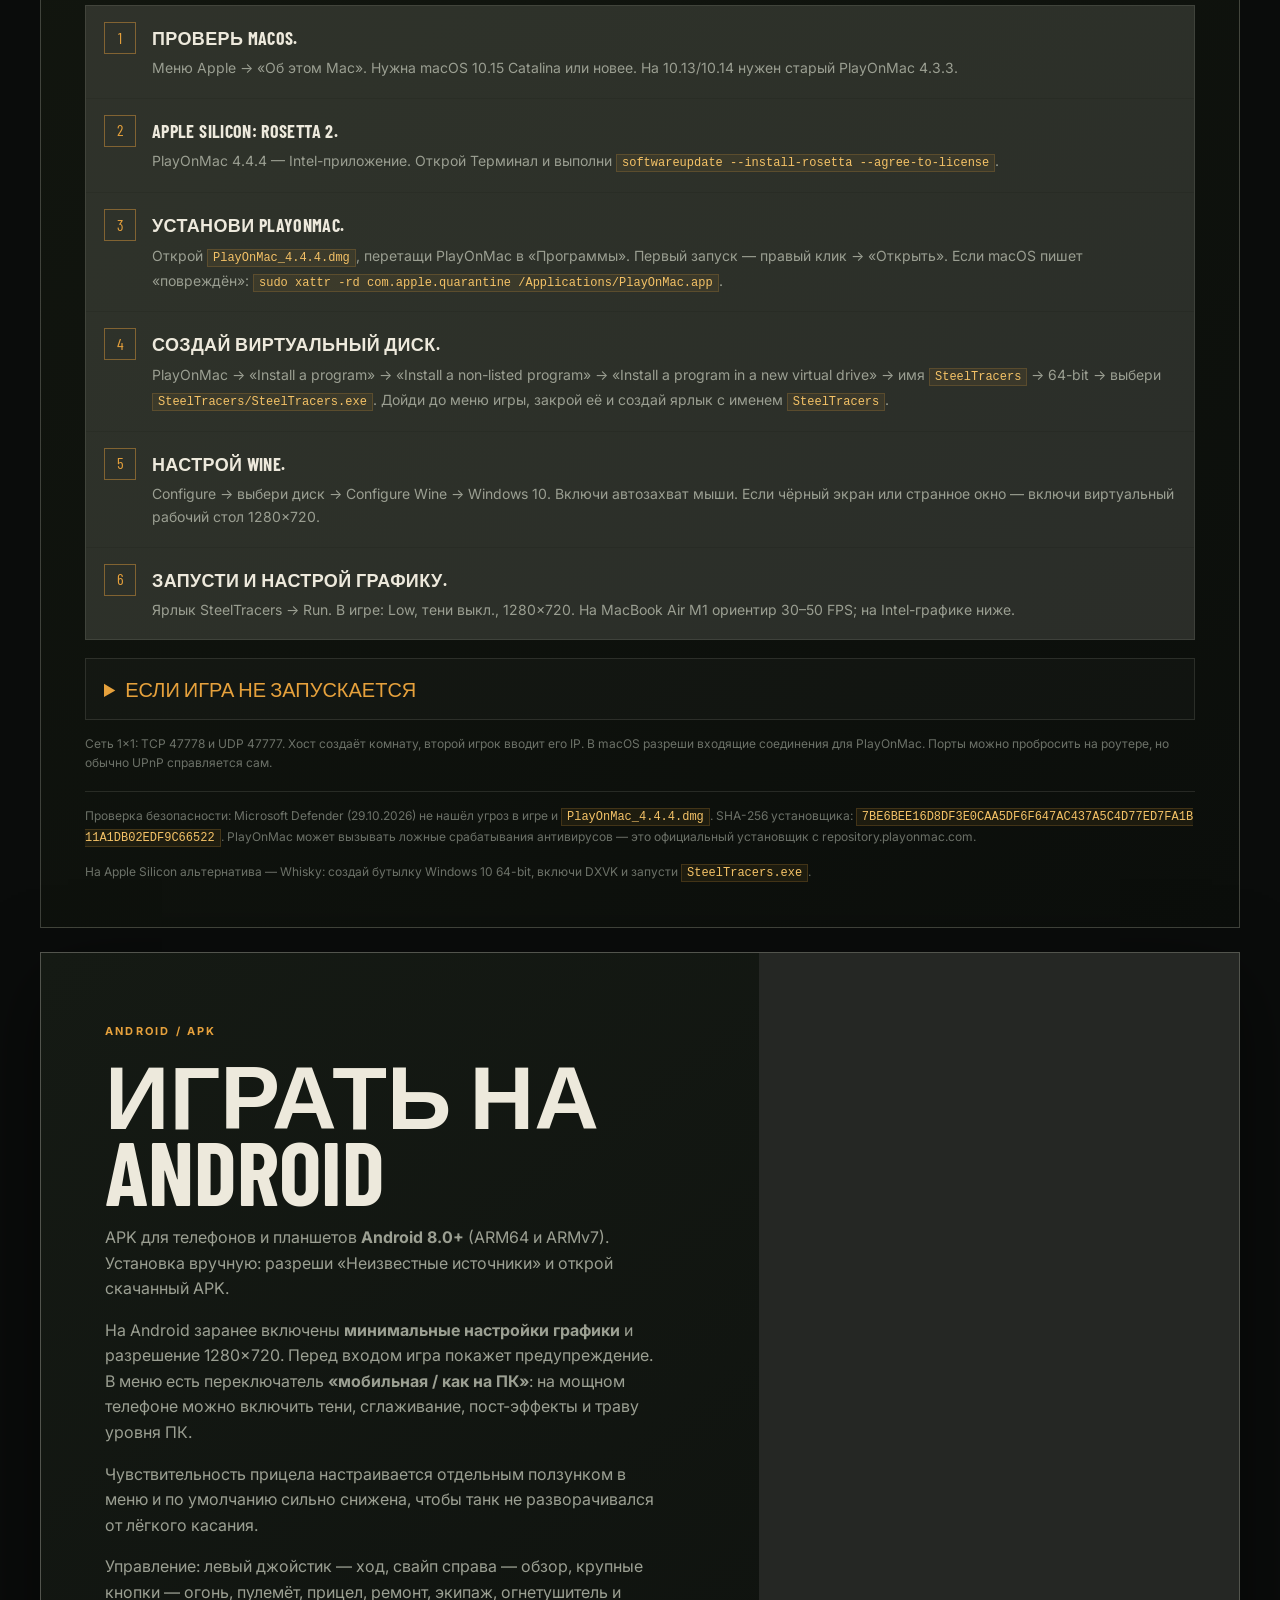
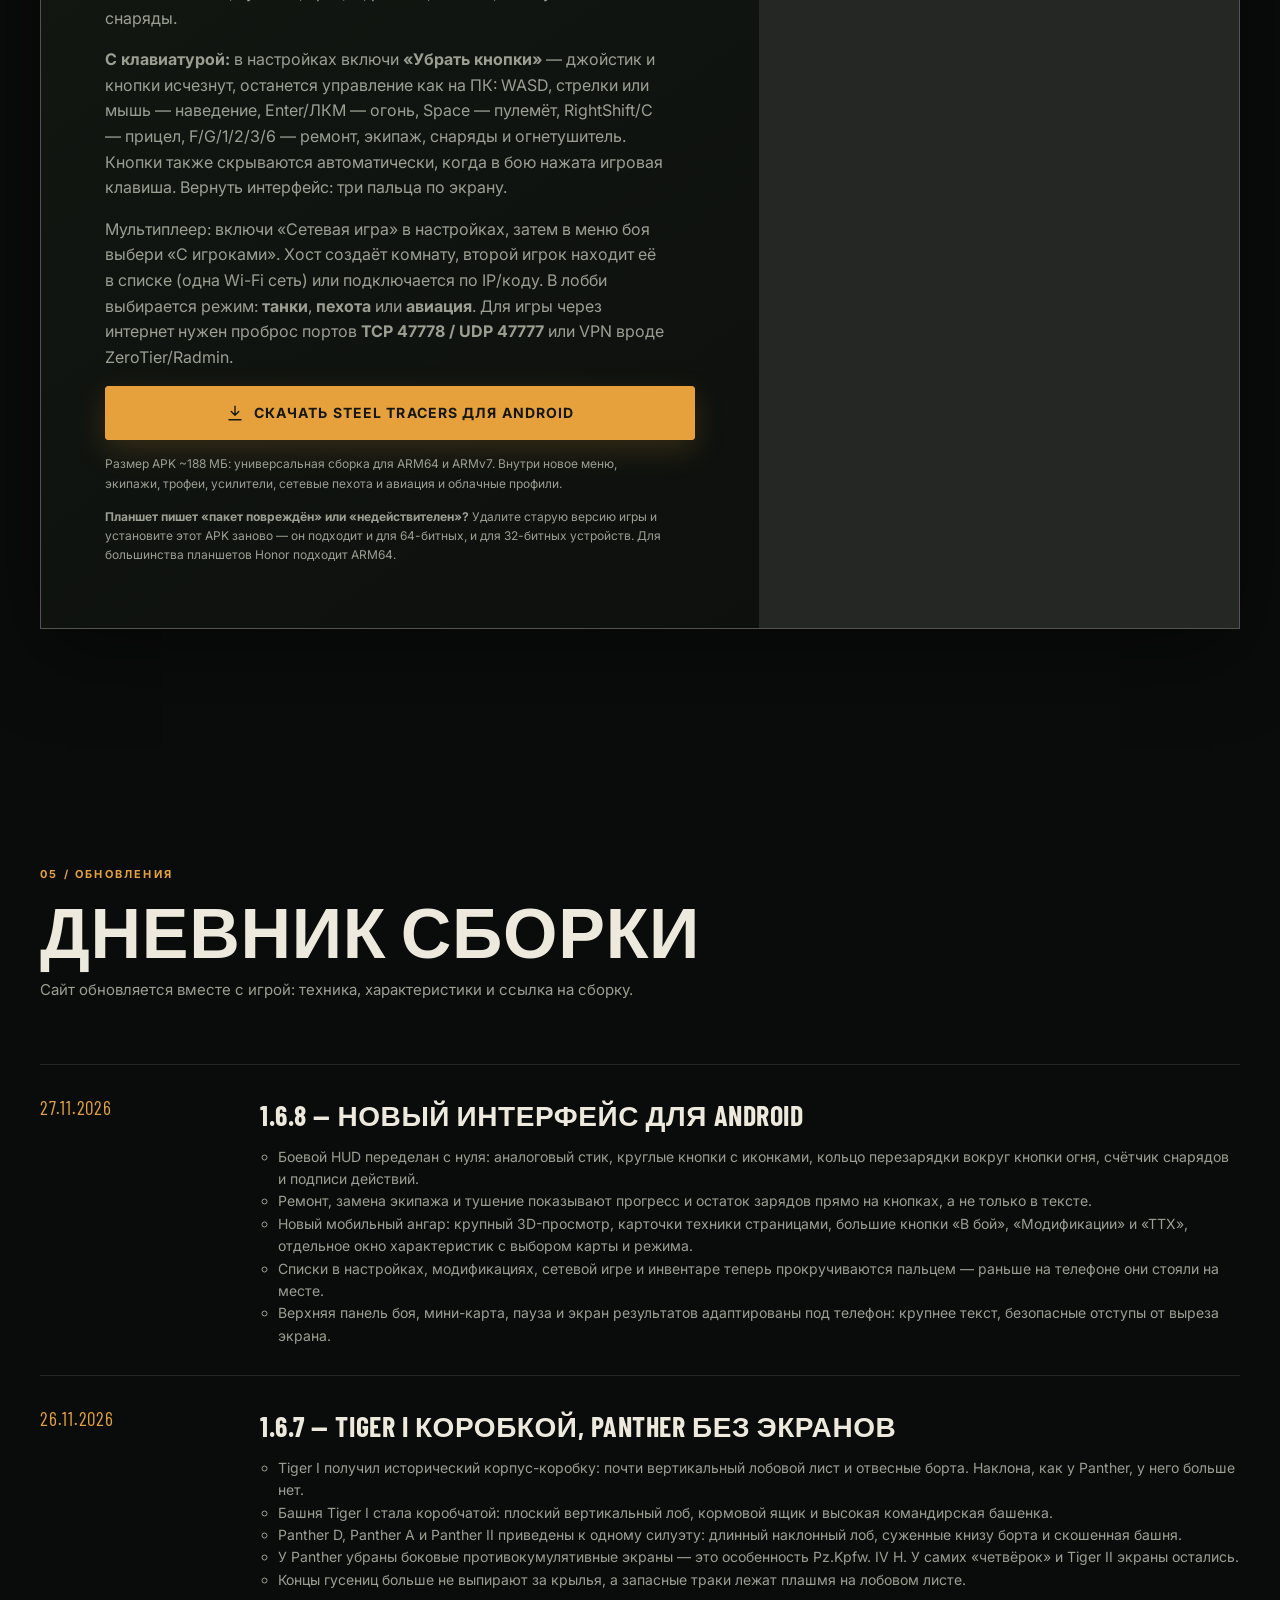
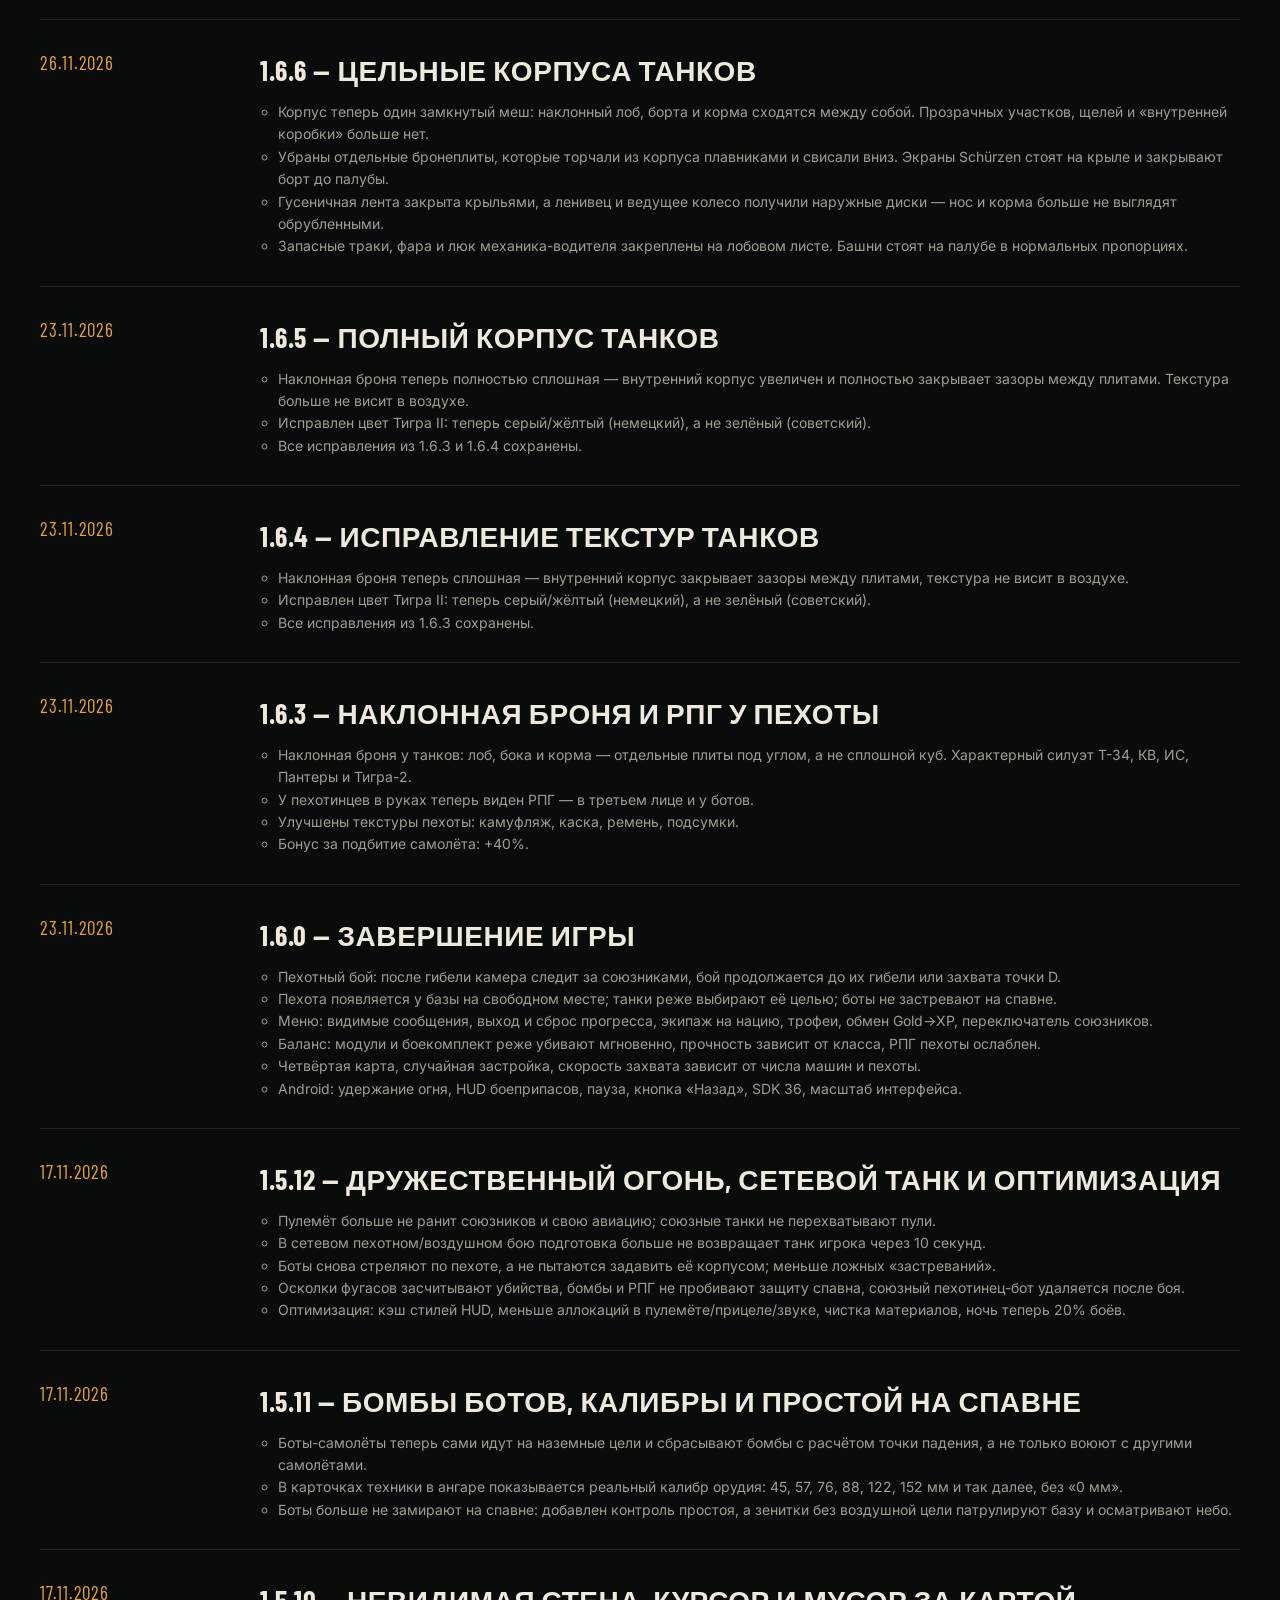
==== commit 6ea0caa0: "Release 1.6.8: new Android battle HUD and mobile hangar" ====
--- a/index.html
+++ b/index.html
@@ -96,7 +96,7 @@
         </div>
       </div>
       <div class="hero-version">
-        <span class="pulse"></span> СБОРКА <b id="version-badge">1.6.7</b>
+        <span class="pulse"></span> СБОРКА <b id="version-badge">1.6.8</b>
       </div>
       <a class="scroll-hint" href="#about" aria-label="Листать вниз"><span></span></a>
     </section>
@@ -283,7 +283,7 @@
             <code>SteelTracers.exe</code>. Установка не нужна.
           </p>
           <div class="download-meta">
-            <div><span>Версия</span><strong id="download-version">1.6.7</strong></div>
+            <div><span>Версия</span><strong id="download-version">1.6.8</strong></div>
             <div><span>Платформа</span><strong>Windows 10/11 · x64</strong></div>
             <div><span>Размер</span><strong id="download-size">69 МБ</strong></div>
             <div><span>Обновлено</span><strong id="download-date">15.11.2026</strong></div>
@@ -318,19 +318,19 @@
           <h2>Играть на Mac</h2>
           <p>
             Нативного <code>.app</code> пока нет: Unity собирает macOS-версию только на Mac.
-            Зато <strong>актуальная сборка 1.6.7</strong> запускается на Mac через Wine-обёртку
+            Зато <strong>актуальная сборка 1.6.8</strong> запускается на Mac через Wine-обёртку
             <strong>PlayOnMac 4.4.4</strong>. Скачай игру (тот же архив, что для Windows)
             и установщик PlayOnMac — инструкция ниже.
           </p>
           <div class="download-meta">
-            <div><span>Игра</span><strong>SteelTracers-Windows.zip · 1.6.7</strong></div>
+            <div><span>Игра</span><strong>SteelTracers-Windows.zip · 1.6.8</strong></div>
             <div><span>Размер</span><strong id="mac-size">244 МБ</strong></div>
             <div><span>Обёртка</span><strong>PlayOnMac 4.4.4</strong></div>
             <div><span>Система</span><strong>macOS 10.15+ · Intel / Apple Silicon</strong></div>
           </div>
-          <a class="btn btn-amber btn-large download-btn" id="mac-download-button" href="downloads/download.html?file=windows&v=175">
+          <a class="btn btn-amber btn-large download-btn" id="mac-download-button" href="downloads/download.html?file=windows&v=176">
             <svg viewBox="0 0 24 24" aria-hidden="true"><path d="M12 3v12m0 0 5-5m-5 5-5-5M4 21h16"/></svg>
-            <span id="mac-download-label">Скачать игру для Mac (1.6.7)</span>
+            <span id="mac-download-label">Скачать игру для Mac (1.6.8)</span>
           </a>
           <p class="download-note" id="mac-download-note">
             Игра — это Windows-сборка, она запускается через PlayOnMac. Отдельно скачай
@@ -340,7 +340,7 @@
           </p>
           <p class="download-note">
             Старый готовый архив со встроенным PlayOnMac (версия игры 1.3.0):
-            <a href="downloads/download.html?file=windows&v=175">SteelTracers-Windows.zip (Wine)</a>
+            <a href="downloads/download.html?file=windows&v=176">SteelTracers-Windows.zip (Wine)</a>
             &nbsp;·&nbsp;
             <a href="downloads/README-MAC.txt" target="_blank" rel="noopener">читать инструкцию без скачивания</a>
           </p>
@@ -467,7 +467,7 @@
             <strong>пехота</strong> или <strong>авиация</strong>. Для игры через интернет нужен проброс портов
             <strong>TCP 47778 / UDP 47777</strong> или VPN вроде ZeroTier/Radmin.
           </p>
-          <a class="btn btn-amber btn-large download-btn" href="downloads/download.html?file=android&v=175">
+          <a class="btn btn-amber btn-large download-btn" href="downloads/download.html?file=android&v=176">
             <svg viewBox="0 0 24 24" aria-hidden="true"><path d="M12 3v12m0 0 5-5m-5 5-5-5M4 21h16"/></svg>
             Скачать Steel Tracers для Android
           </a>
@@ -491,6 +491,19 @@
         <p>Сайт обновляется вместе с игрой: техника, характеристики и ссылка на сборку.</p>
       </div>
       <ol class="timeline" id="timeline">
+        <li>
+          <div class="timeline-date">27.11.2026</div>
+          <div class="timeline-body">
+            <h3>1.6.8 — новый интерфейс для Android</h3>
+            <ul>
+              <li>Боевой HUD переделан с нуля: аналоговый стик, круглые кнопки с иконками, кольцо перезарядки вокруг кнопки огня, счётчик снарядов и подписи действий.</li>
+              <li>Ремонт, замена экипажа и тушение показывают прогресс и остаток зарядов прямо на кнопках, а не только в тексте.</li>
+              <li>Новый мобильный ангар: крупный 3D-просмотр, карточки техники страницами, большие кнопки «В бой», «Модификации» и «ТТХ», отдельное окно характеристик с выбором карты и режима.</li>
+              <li>Списки в настройках, модификациях, сетевой игре и инвентаре теперь прокручиваются пальцем — раньше на телефоне они стояли на месте.</li>
+              <li>Верхняя панель боя, мини-карта, пауза и экран результатов адаптированы под телефон: крупнее текст, безопасные отступы от выреза экрана.</li>
+            </ul>
+          </div>
+        </li>
         <li>
           <div class="timeline-date">26.11.2026</div>
           <div class="timeline-body">
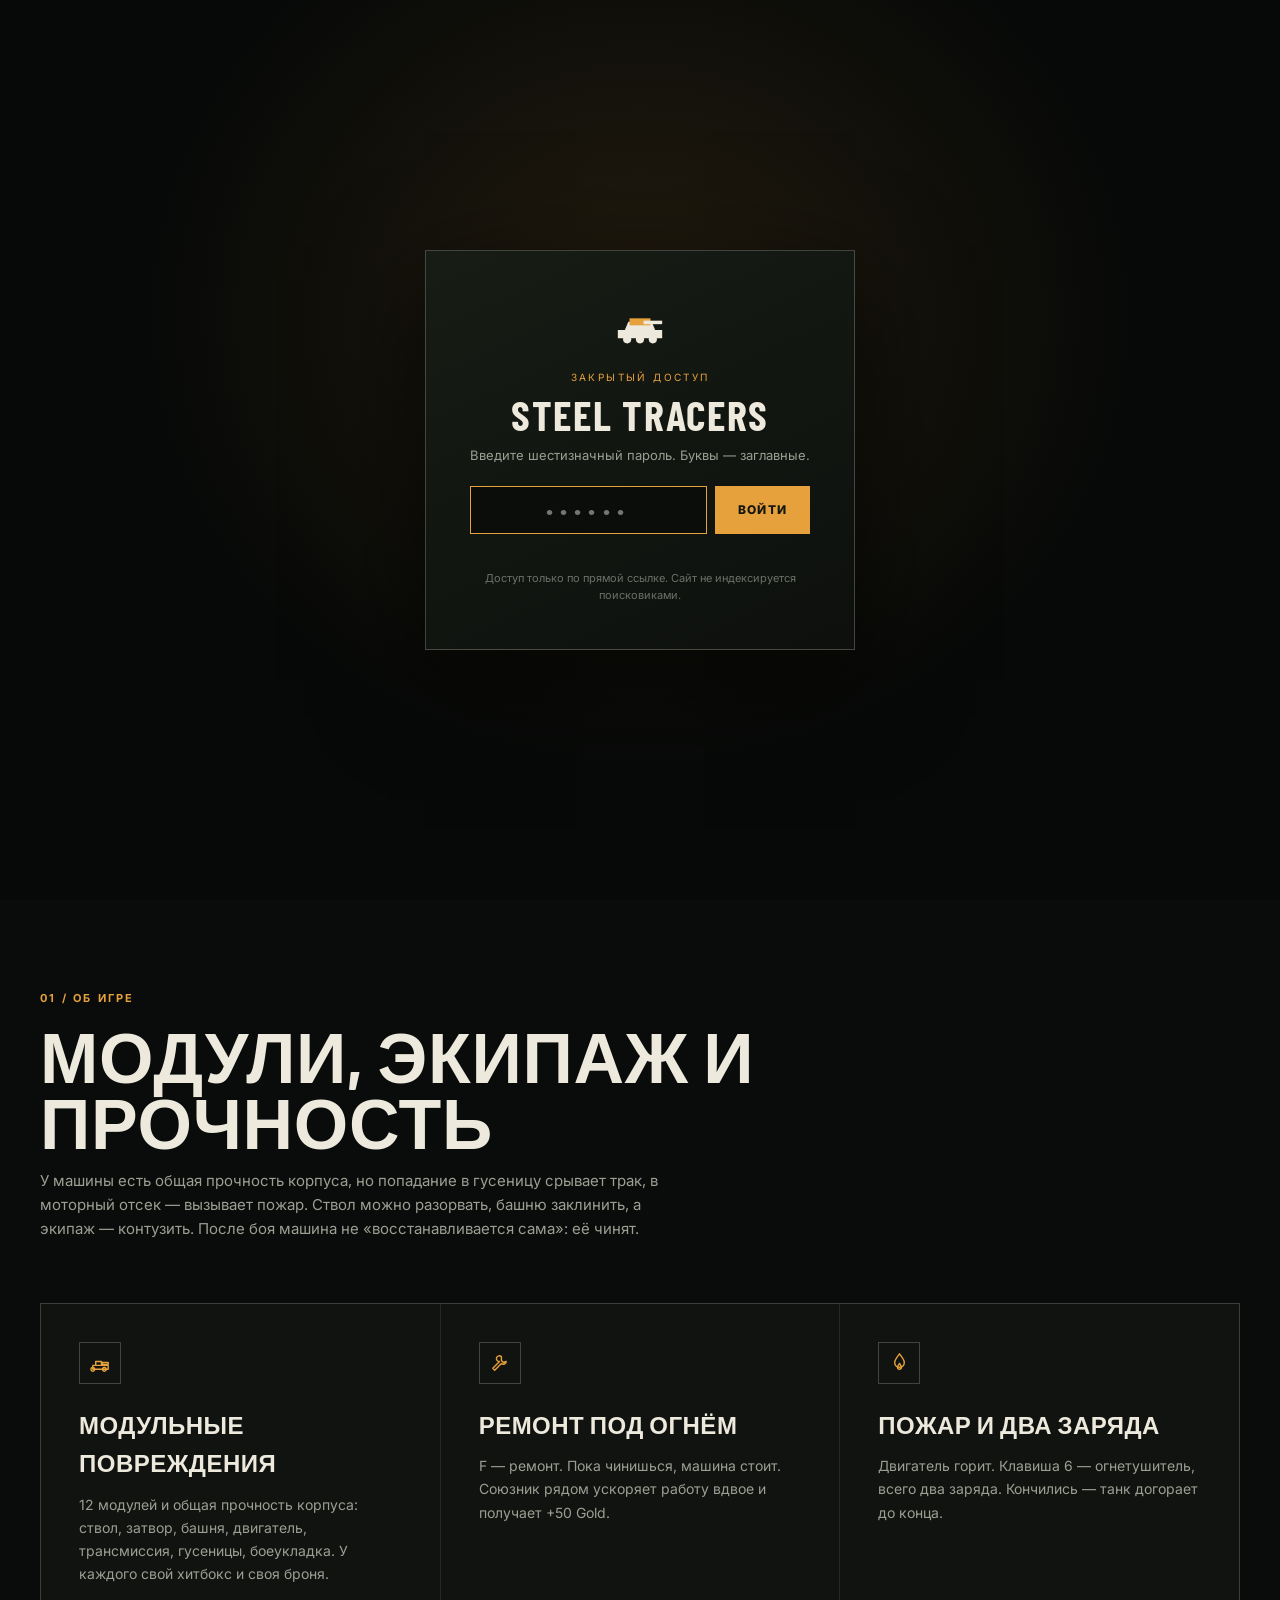
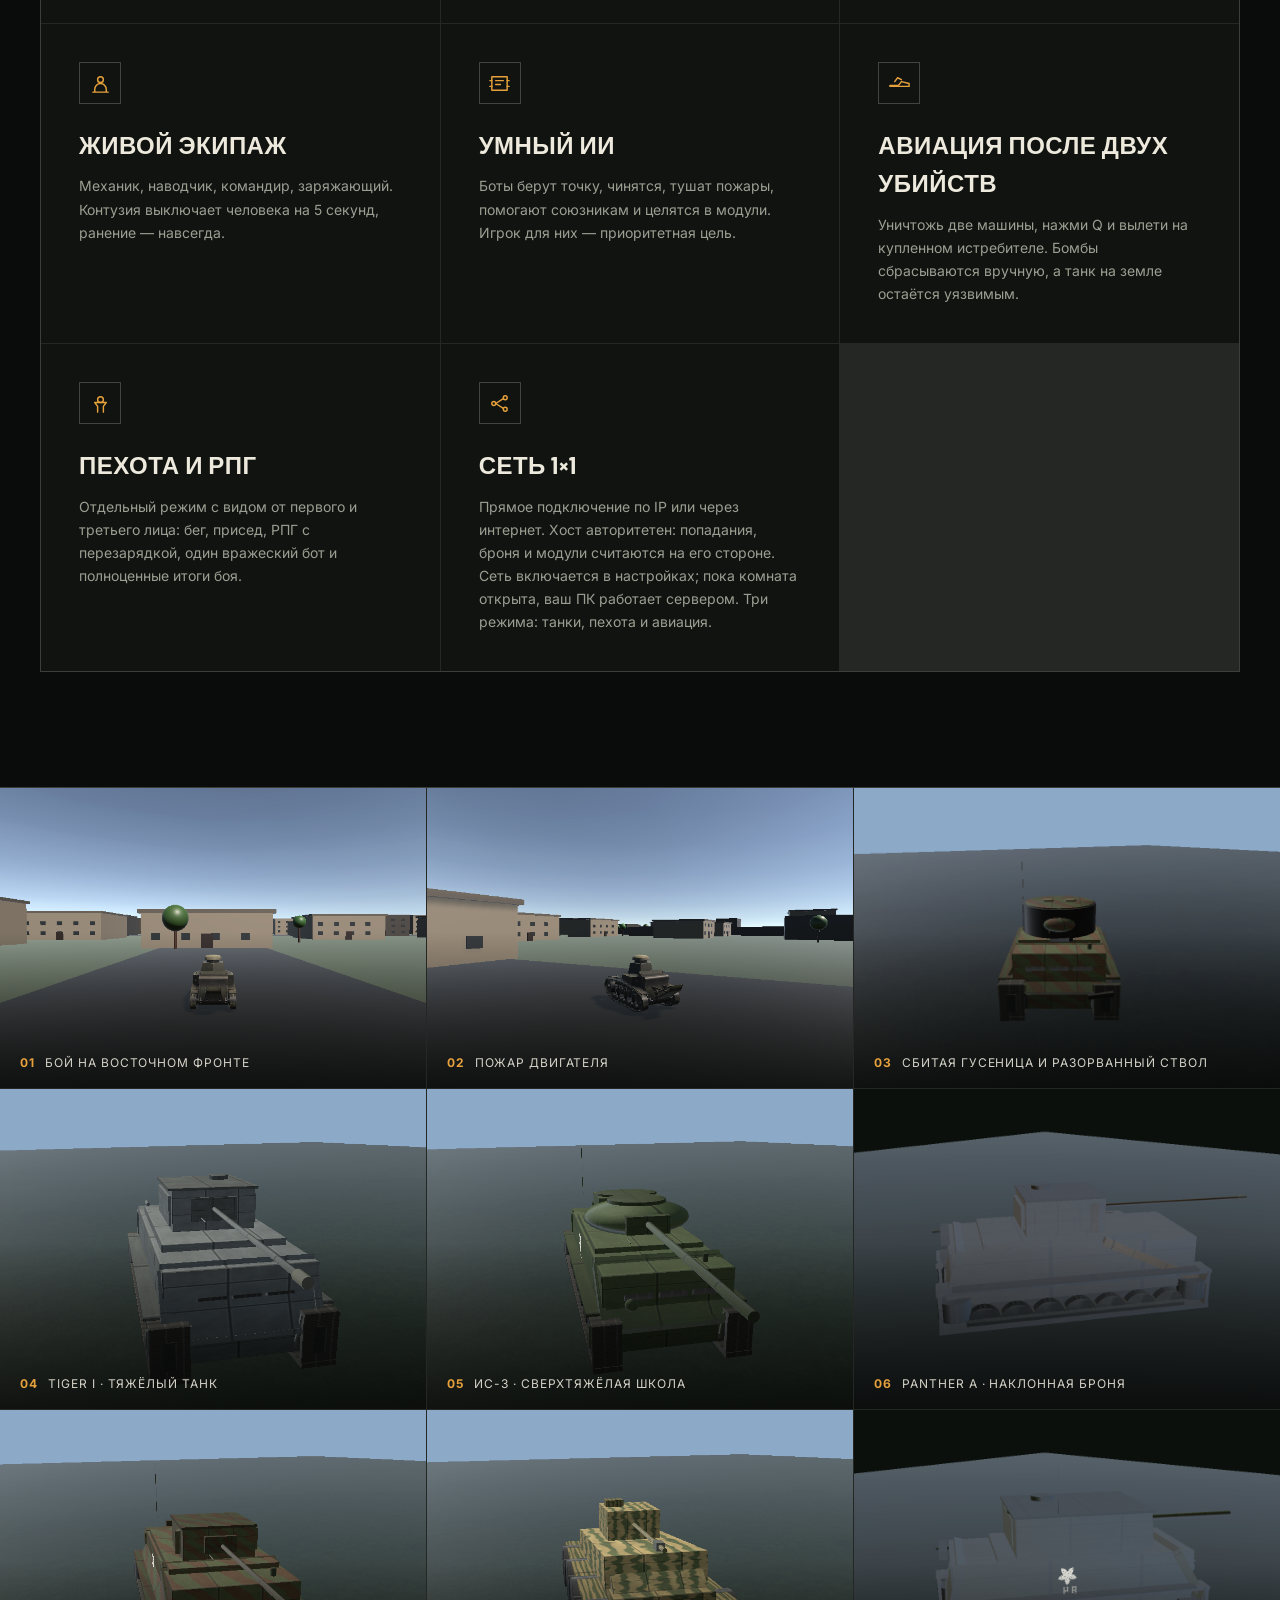
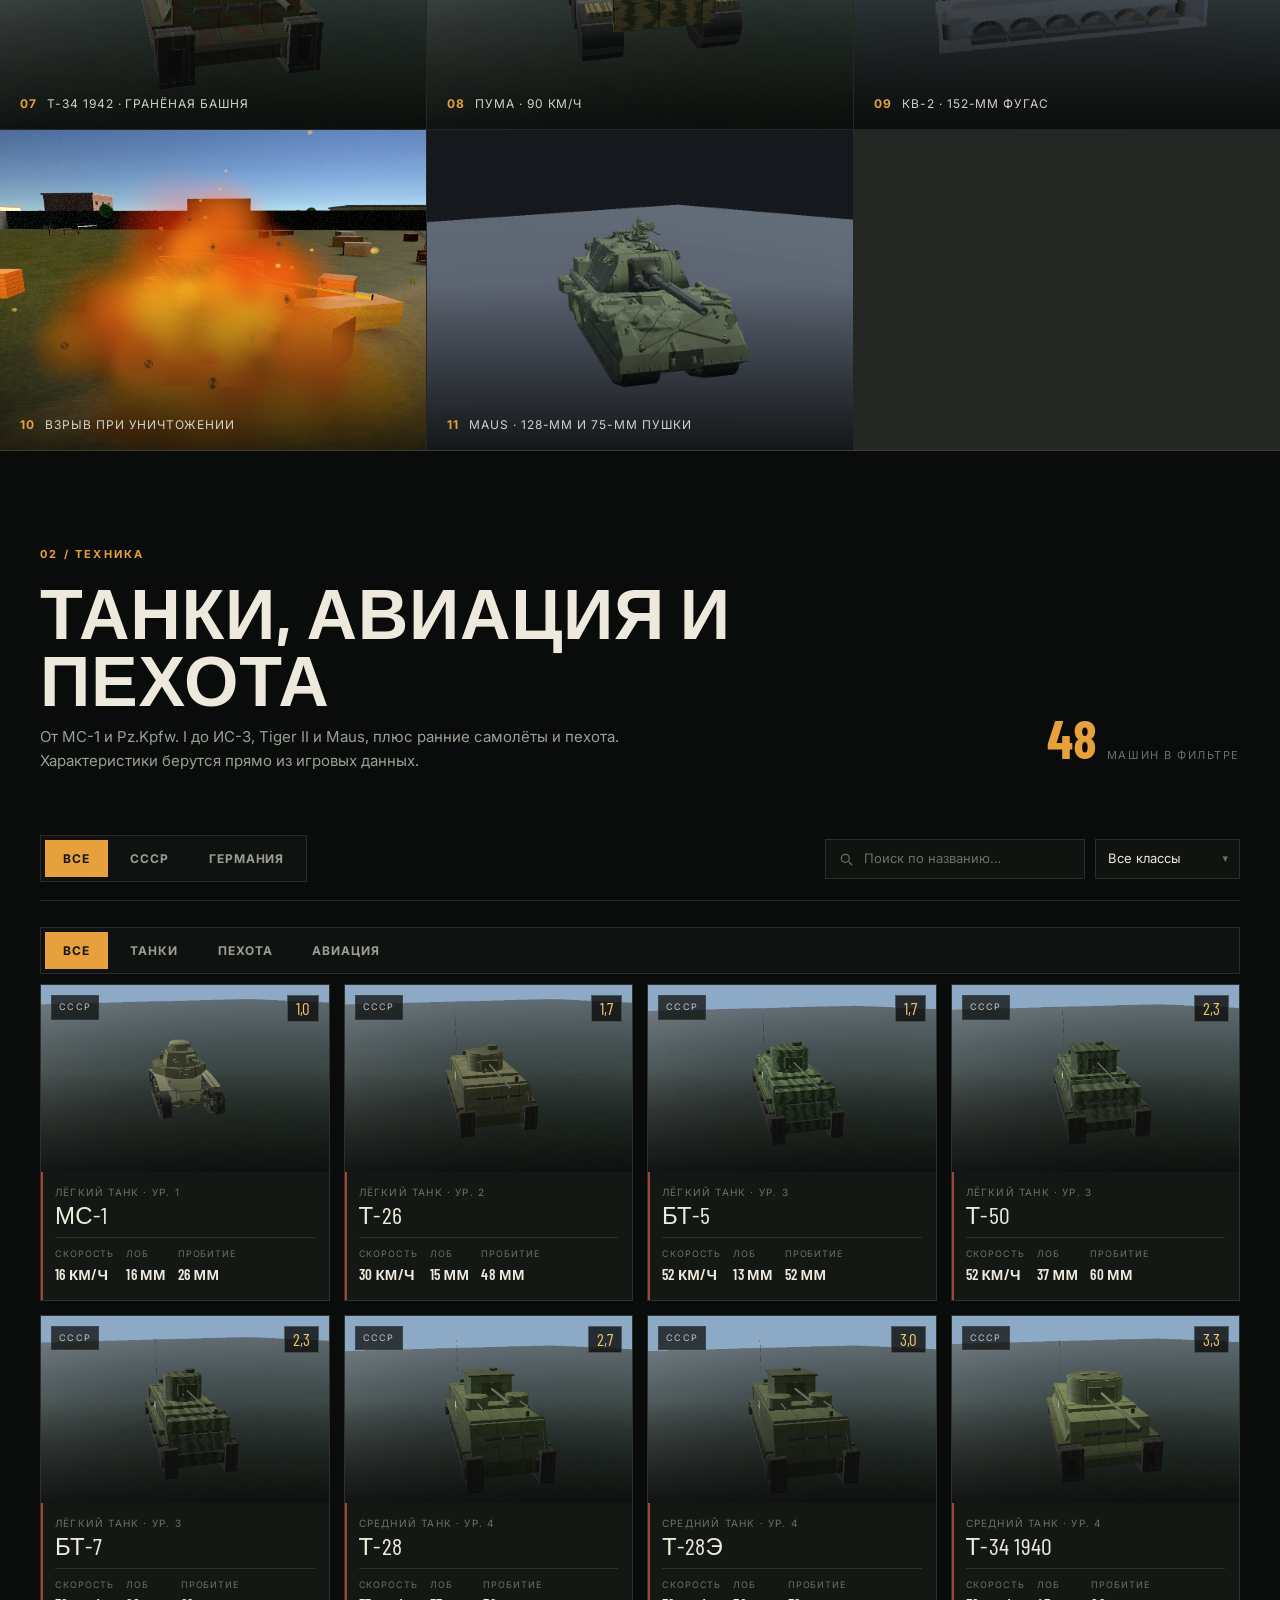
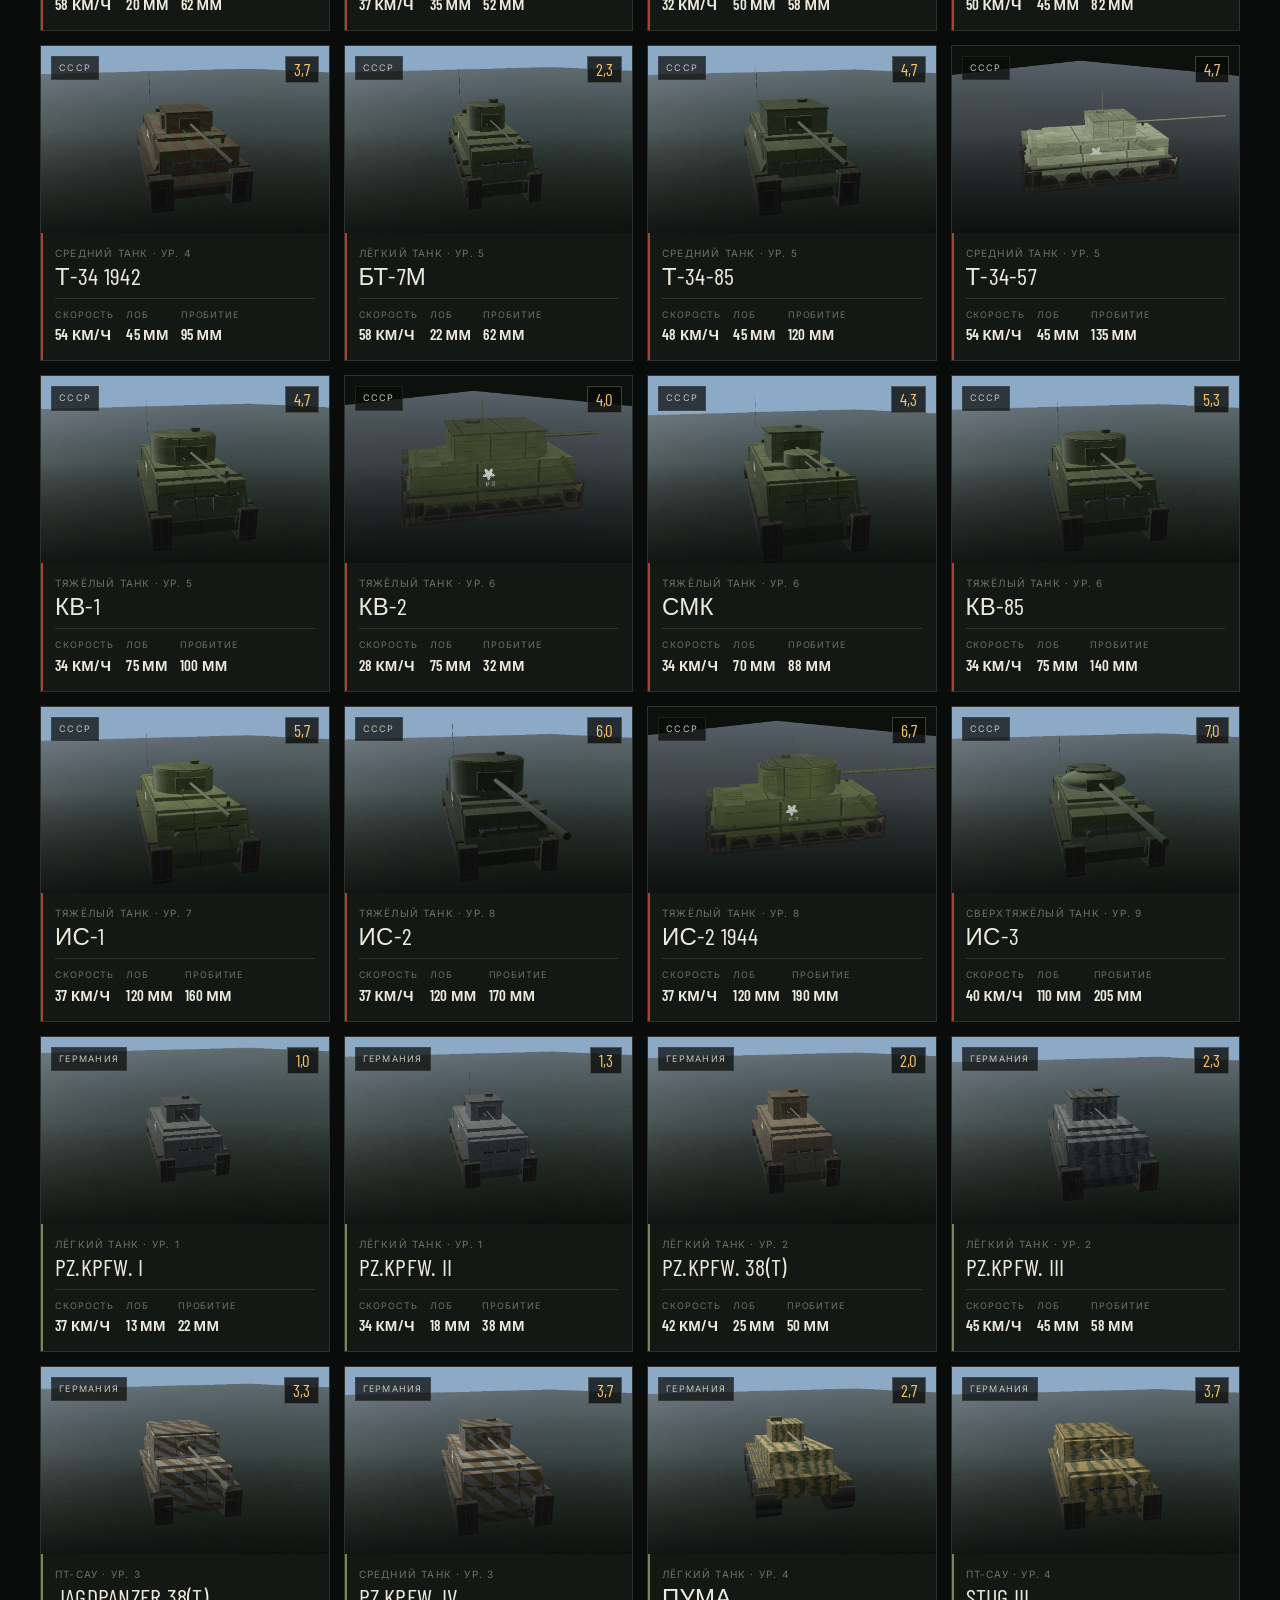
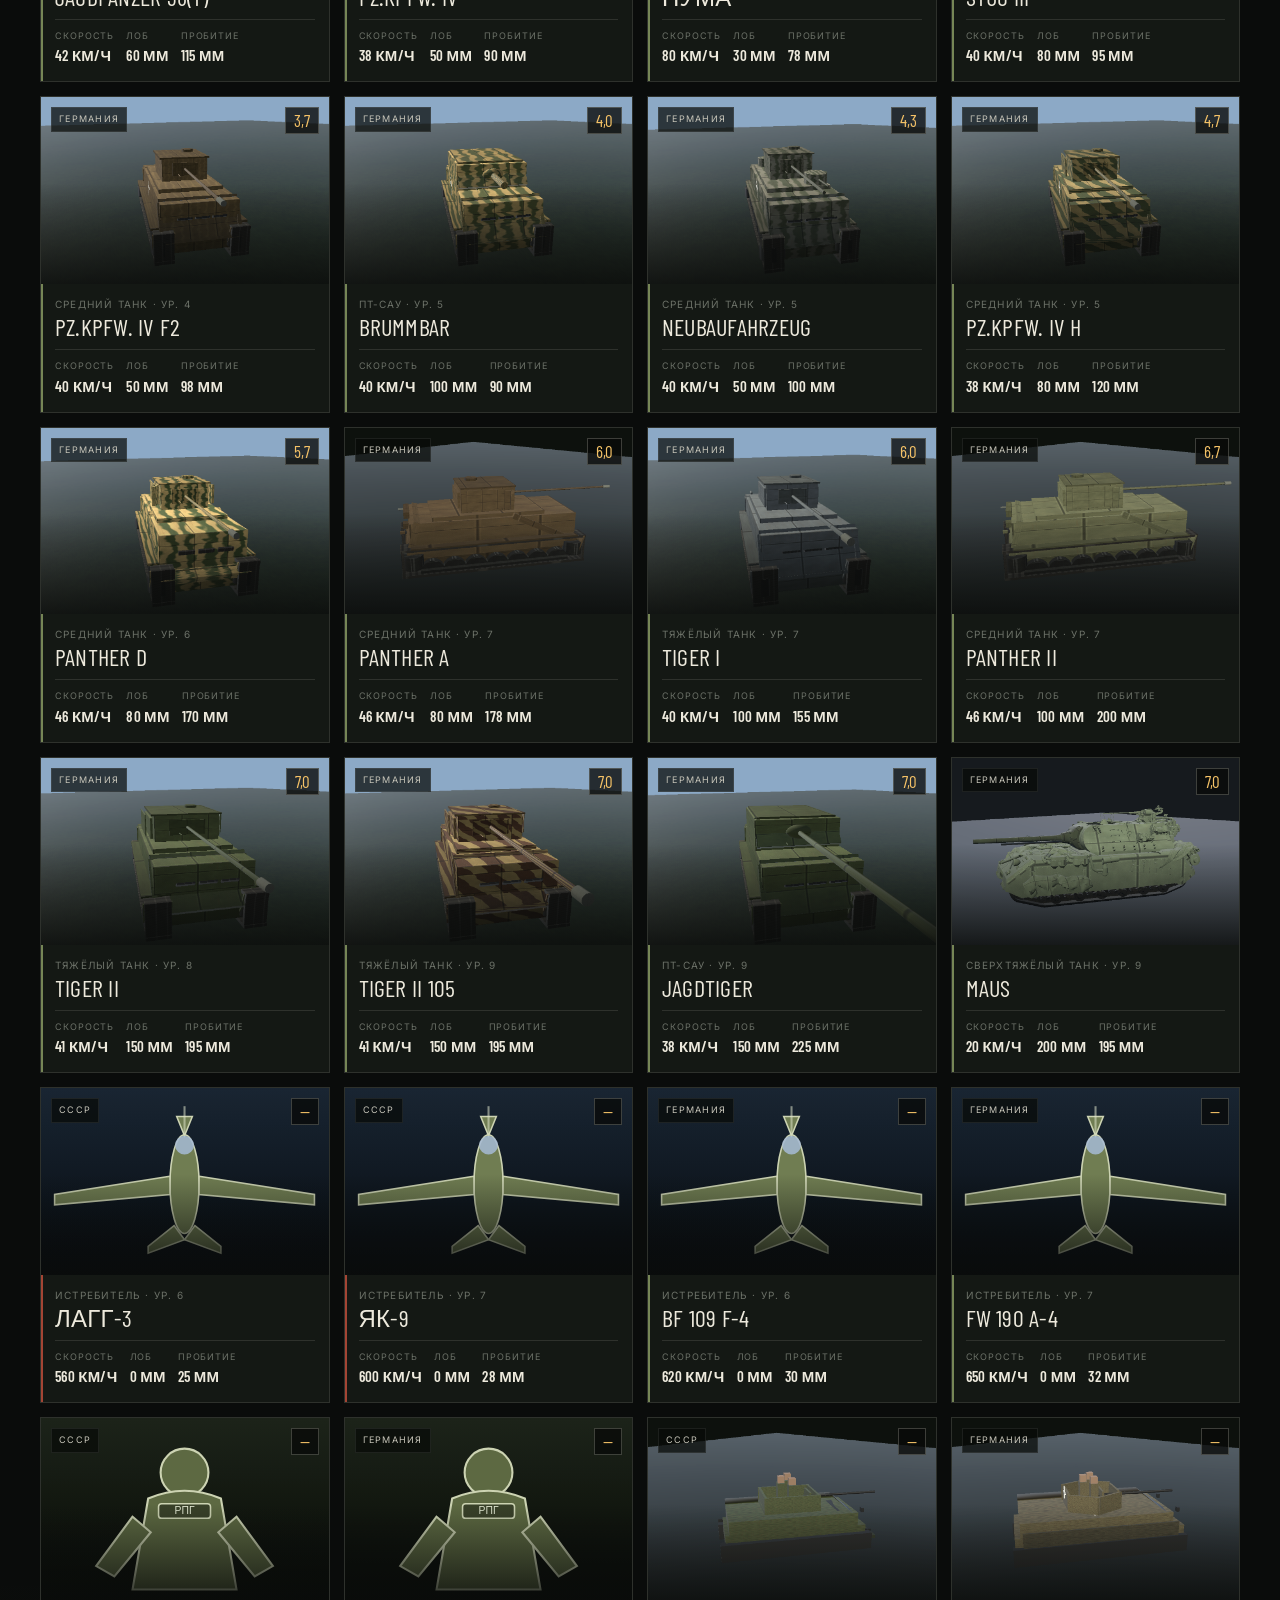
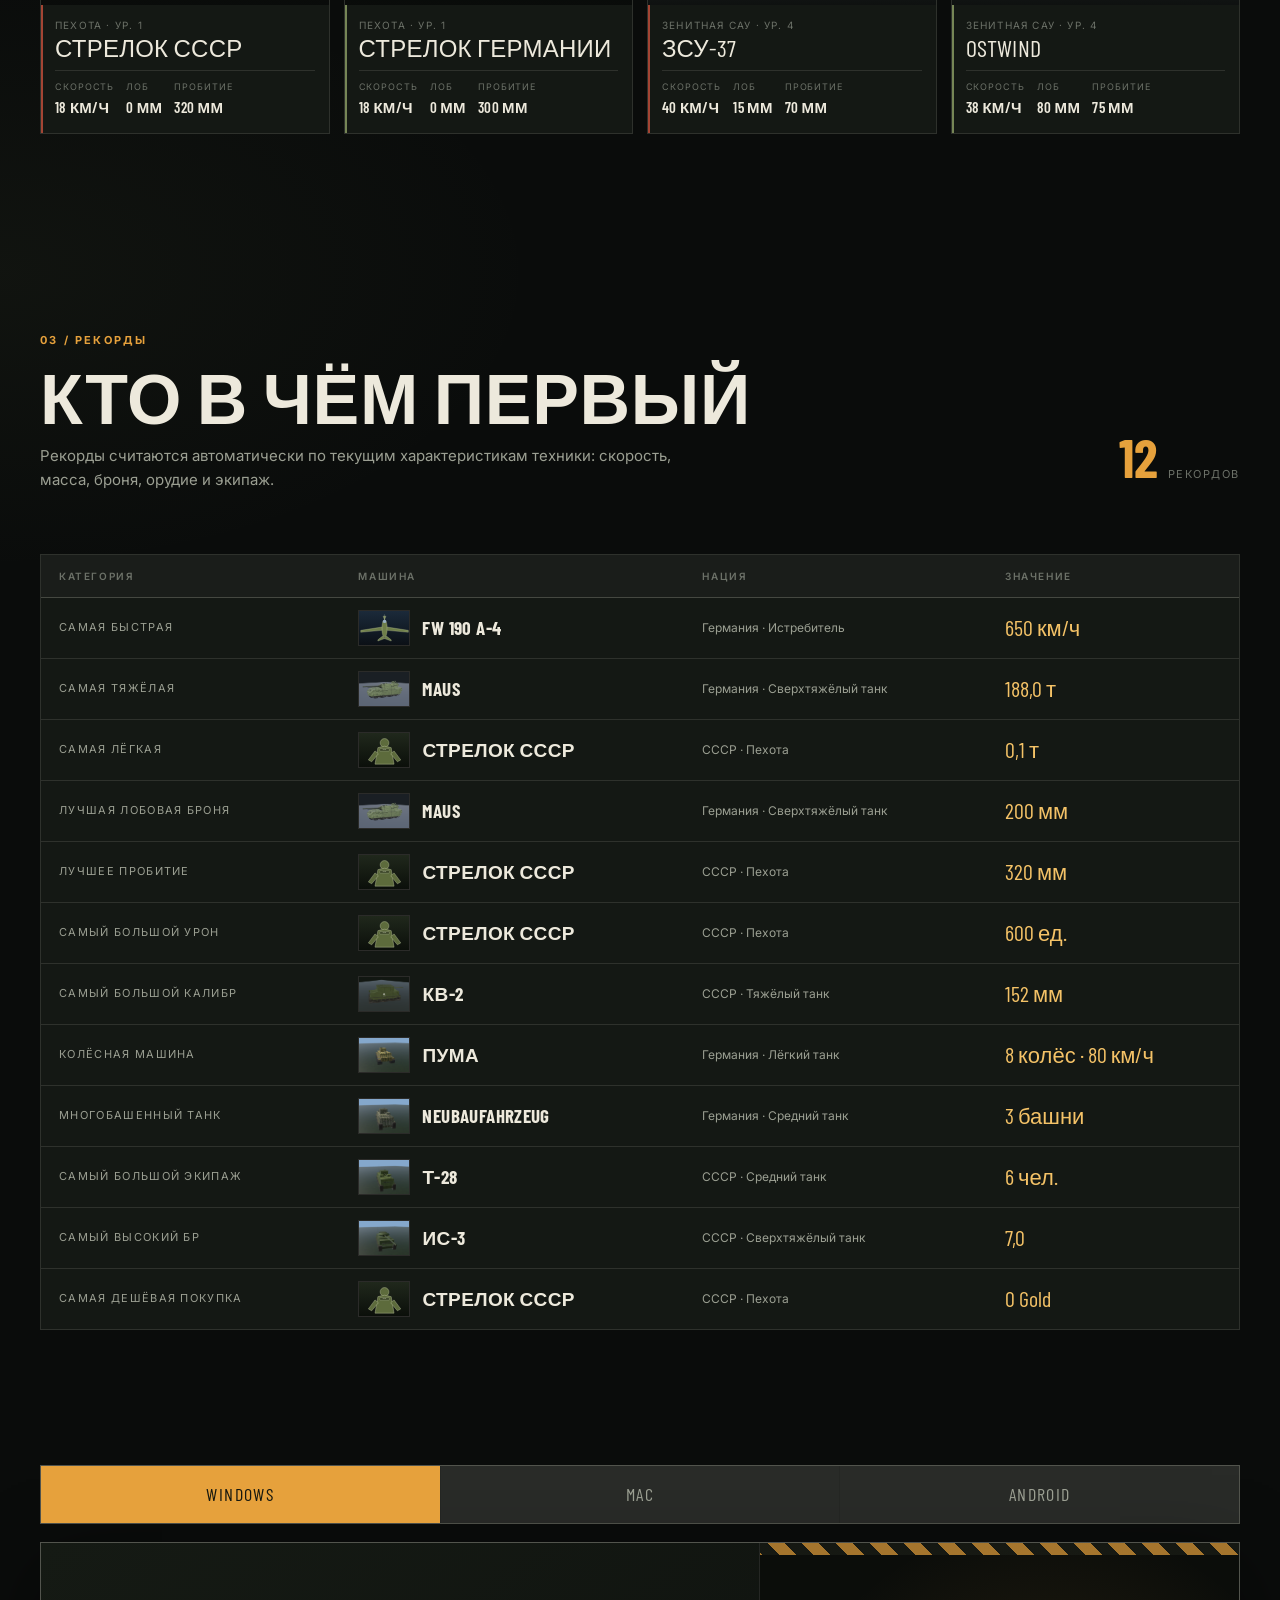
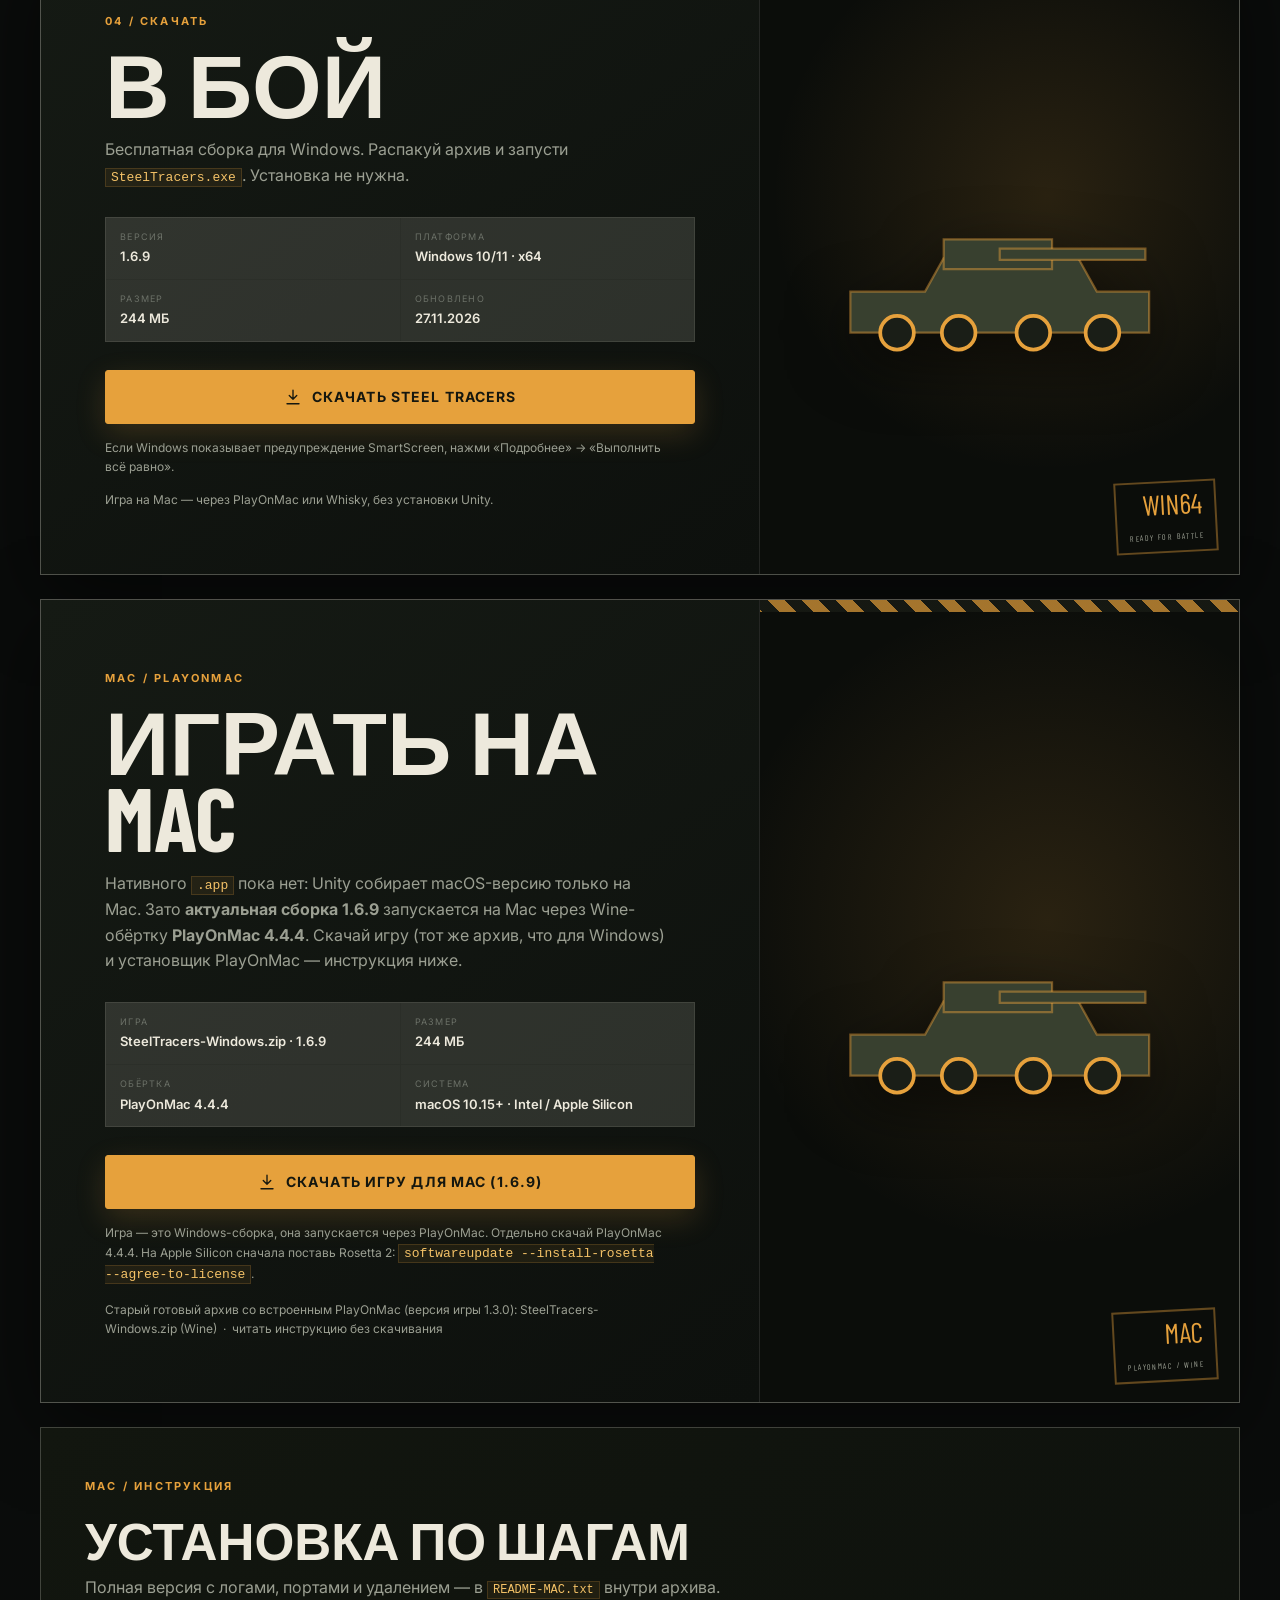
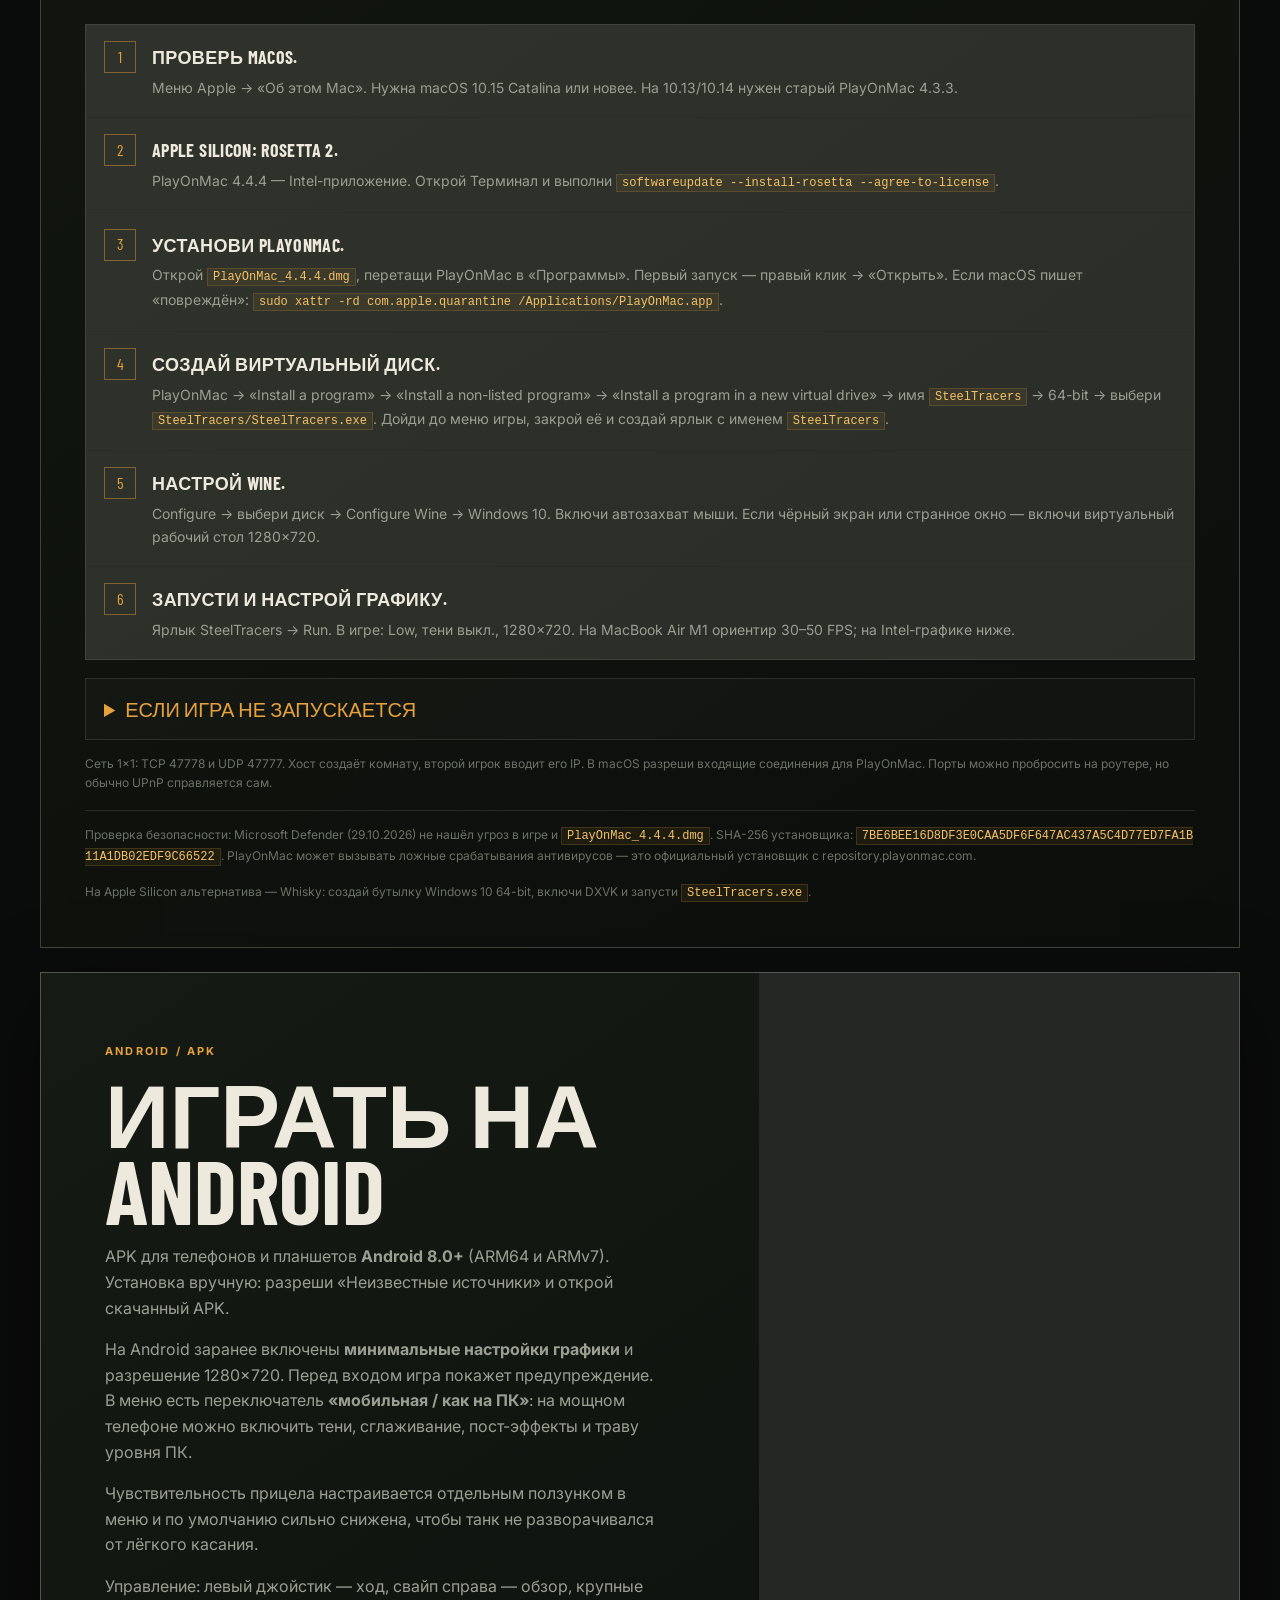
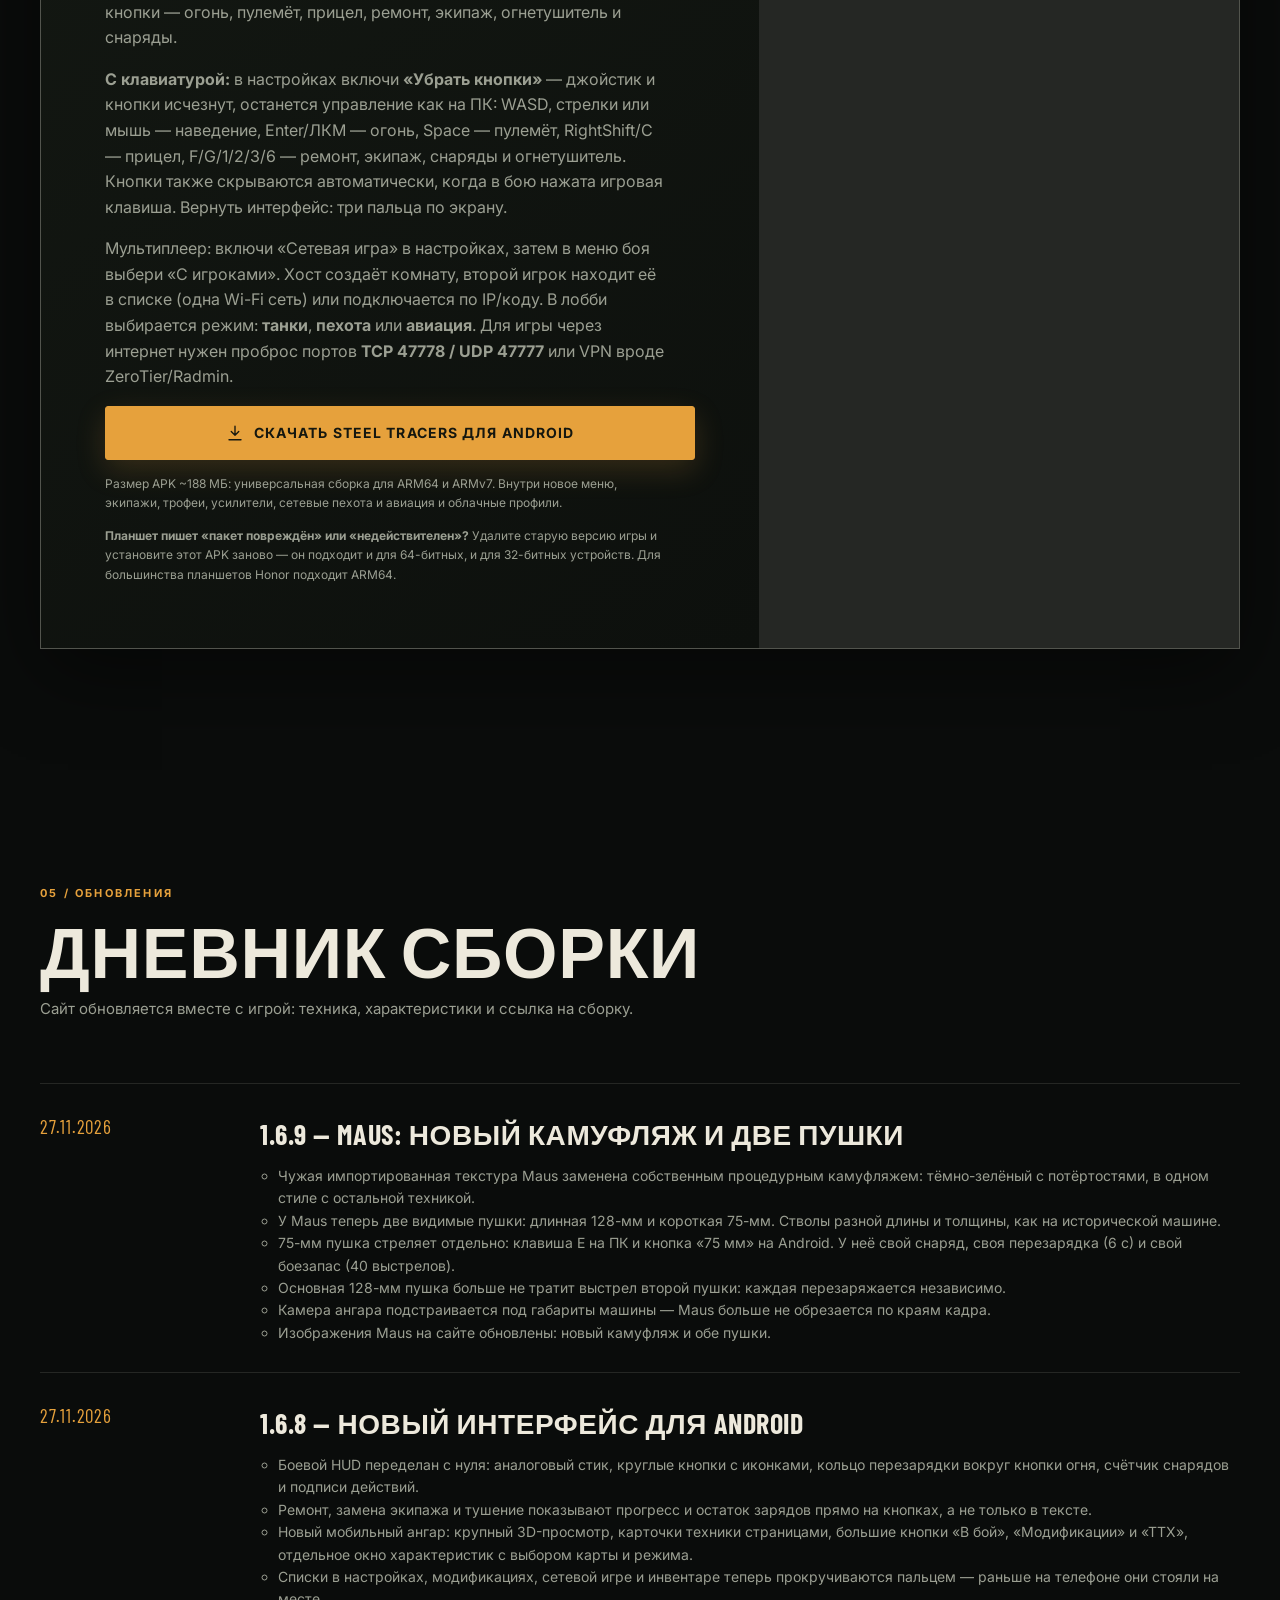
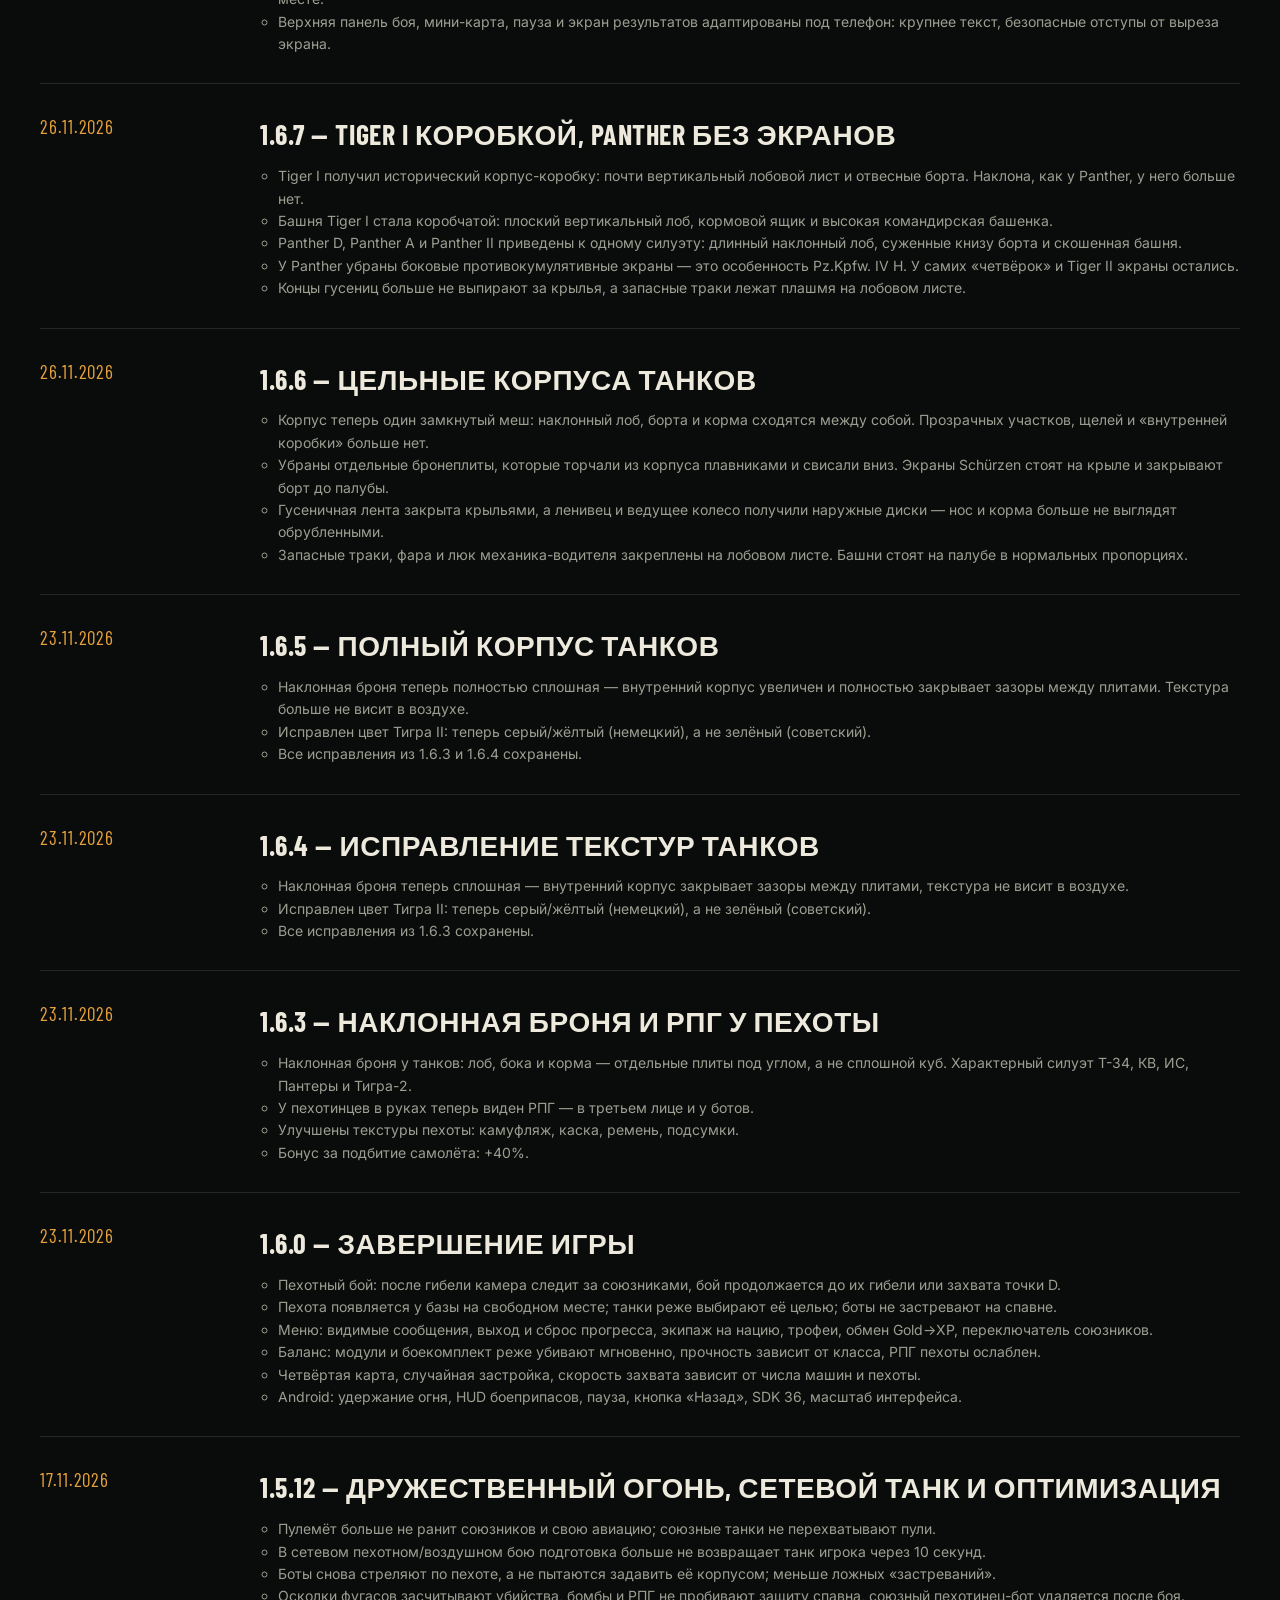
==== commit 2535c8c5: "Release 1.6.9: Maus new camo, twin guns, updated renders" ====
--- a/index.html
+++ b/index.html
@@ -96,7 +96,7 @@
         </div>
       </div>
       <div class="hero-version">
-        <span class="pulse"></span> СБОРКА <b id="version-badge">1.6.8</b>
+        <span class="pulse"></span> СБОРКА <b id="version-badge">1.6.9</b>
       </div>
       <a class="scroll-hint" href="#about" aria-label="Листать вниз"><span></span></a>
     </section>
@@ -197,6 +197,10 @@
         <img src="assets/img/explosion.png" alt="Взрыв при уничтожении танка" loading="lazy">
         <figcaption><span>10</span> Взрыв при уничтожении</figcaption>
       </figure>
+      <figure class="shot">
+        <img src="assets/tanks/maus.png" alt="Maus" loading="lazy">
+        <figcaption><span>11</span> Maus · 128-мм и 75-мм пушки</figcaption>
+      </figure>
     </section>
 
     <section class="section tanks-section" id="tanks">
@@ -283,7 +287,7 @@
             <code>SteelTracers.exe</code>. Установка не нужна.
           </p>
           <div class="download-meta">
-            <div><span>Версия</span><strong id="download-version">1.6.8</strong></div>
+            <div><span>Версия</span><strong id="download-version">1.6.9</strong></div>
             <div><span>Платформа</span><strong>Windows 10/11 · x64</strong></div>
             <div><span>Размер</span><strong id="download-size">69 МБ</strong></div>
             <div><span>Обновлено</span><strong id="download-date">15.11.2026</strong></div>
@@ -318,19 +322,19 @@
           <h2>Играть на Mac</h2>
           <p>
             Нативного <code>.app</code> пока нет: Unity собирает macOS-версию только на Mac.
-            Зато <strong>актуальная сборка 1.6.8</strong> запускается на Mac через Wine-обёртку
+            Зато <strong>актуальная сборка 1.6.9</strong> запускается на Mac через Wine-обёртку
             <strong>PlayOnMac 4.4.4</strong>. Скачай игру (тот же архив, что для Windows)
             и установщик PlayOnMac — инструкция ниже.
           </p>
           <div class="download-meta">
-            <div><span>Игра</span><strong>SteelTracers-Windows.zip · 1.6.8</strong></div>
+            <div><span>Игра</span><strong>SteelTracers-Windows.zip · 1.6.9</strong></div>
             <div><span>Размер</span><strong id="mac-size">244 МБ</strong></div>
             <div><span>Обёртка</span><strong>PlayOnMac 4.4.4</strong></div>
             <div><span>Система</span><strong>macOS 10.15+ · Intel / Apple Silicon</strong></div>
           </div>
-          <a class="btn btn-amber btn-large download-btn" id="mac-download-button" href="downloads/download.html?file=windows&v=176">
+          <a class="btn btn-amber btn-large download-btn" id="mac-download-button" href="downloads/download.html?file=windows&v=177">
             <svg viewBox="0 0 24 24" aria-hidden="true"><path d="M12 3v12m0 0 5-5m-5 5-5-5M4 21h16"/></svg>
-            <span id="mac-download-label">Скачать игру для Mac (1.6.8)</span>
+            <span id="mac-download-label">Скачать игру для Mac (1.6.9)</span>
           </a>
           <p class="download-note" id="mac-download-note">
             Игра — это Windows-сборка, она запускается через PlayOnMac. Отдельно скачай
@@ -340,7 +344,7 @@
           </p>
           <p class="download-note">
             Старый готовый архив со встроенным PlayOnMac (версия игры 1.3.0):
-            <a href="downloads/download.html?file=windows&v=176">SteelTracers-Windows.zip (Wine)</a>
+            <a href="downloads/download.html?file=windows&v=177">SteelTracers-Windows.zip (Wine)</a>
             &nbsp;·&nbsp;
             <a href="downloads/README-MAC.txt" target="_blank" rel="noopener">читать инструкцию без скачивания</a>
           </p>
@@ -467,7 +471,7 @@
             <strong>пехота</strong> или <strong>авиация</strong>. Для игры через интернет нужен проброс портов
             <strong>TCP 47778 / UDP 47777</strong> или VPN вроде ZeroTier/Radmin.
           </p>
-          <a class="btn btn-amber btn-large download-btn" href="downloads/download.html?file=android&v=176">
+          <a class="btn btn-amber btn-large download-btn" href="downloads/download.html?file=android&v=177">
             <svg viewBox="0 0 24 24" aria-hidden="true"><path d="M12 3v12m0 0 5-5m-5 5-5-5M4 21h16"/></svg>
             Скачать Steel Tracers для Android
           </a>
@@ -491,6 +495,20 @@
         <p>Сайт обновляется вместе с игрой: техника, характеристики и ссылка на сборку.</p>
       </div>
       <ol class="timeline" id="timeline">
+        <li>
+          <div class="timeline-date">27.11.2026</div>
+          <div class="timeline-body">
+            <h3>1.6.9 — Maus: новый камуфляж и две пушки</h3>
+            <ul>
+              <li>Чужая импортированная текстура Maus заменена собственным процедурным камуфляжем: тёмно-зелёный с потёртостями, в одном стиле с остальной техникой.</li>
+              <li>У Maus теперь две видимые пушки: длинная 128-мм и короткая 75-мм. Стволы разной длины и толщины, как на исторической машине.</li>
+              <li>75-мм пушка стреляет отдельно: клавиша E на ПК и кнопка «75 мм» на Android. У неё свой снаряд, своя перезарядка (6 с) и свой боезапас (40 выстрелов).</li>
+              <li>Основная 128-мм пушка больше не тратит выстрел второй пушки: каждая перезаряжается независимо.</li>
+              <li>Камера ангара подстраивается под габариты машины — Maus больше не обрезается по краям кадра.</li>
+              <li>Изображения Maus на сайте обновлены: новый камуфляж и обе пушки.</li>
+            </ul>
+          </div>
+        </li>
         <li>
           <div class="timeline-date">27.11.2026</div>
           <div class="timeline-body">
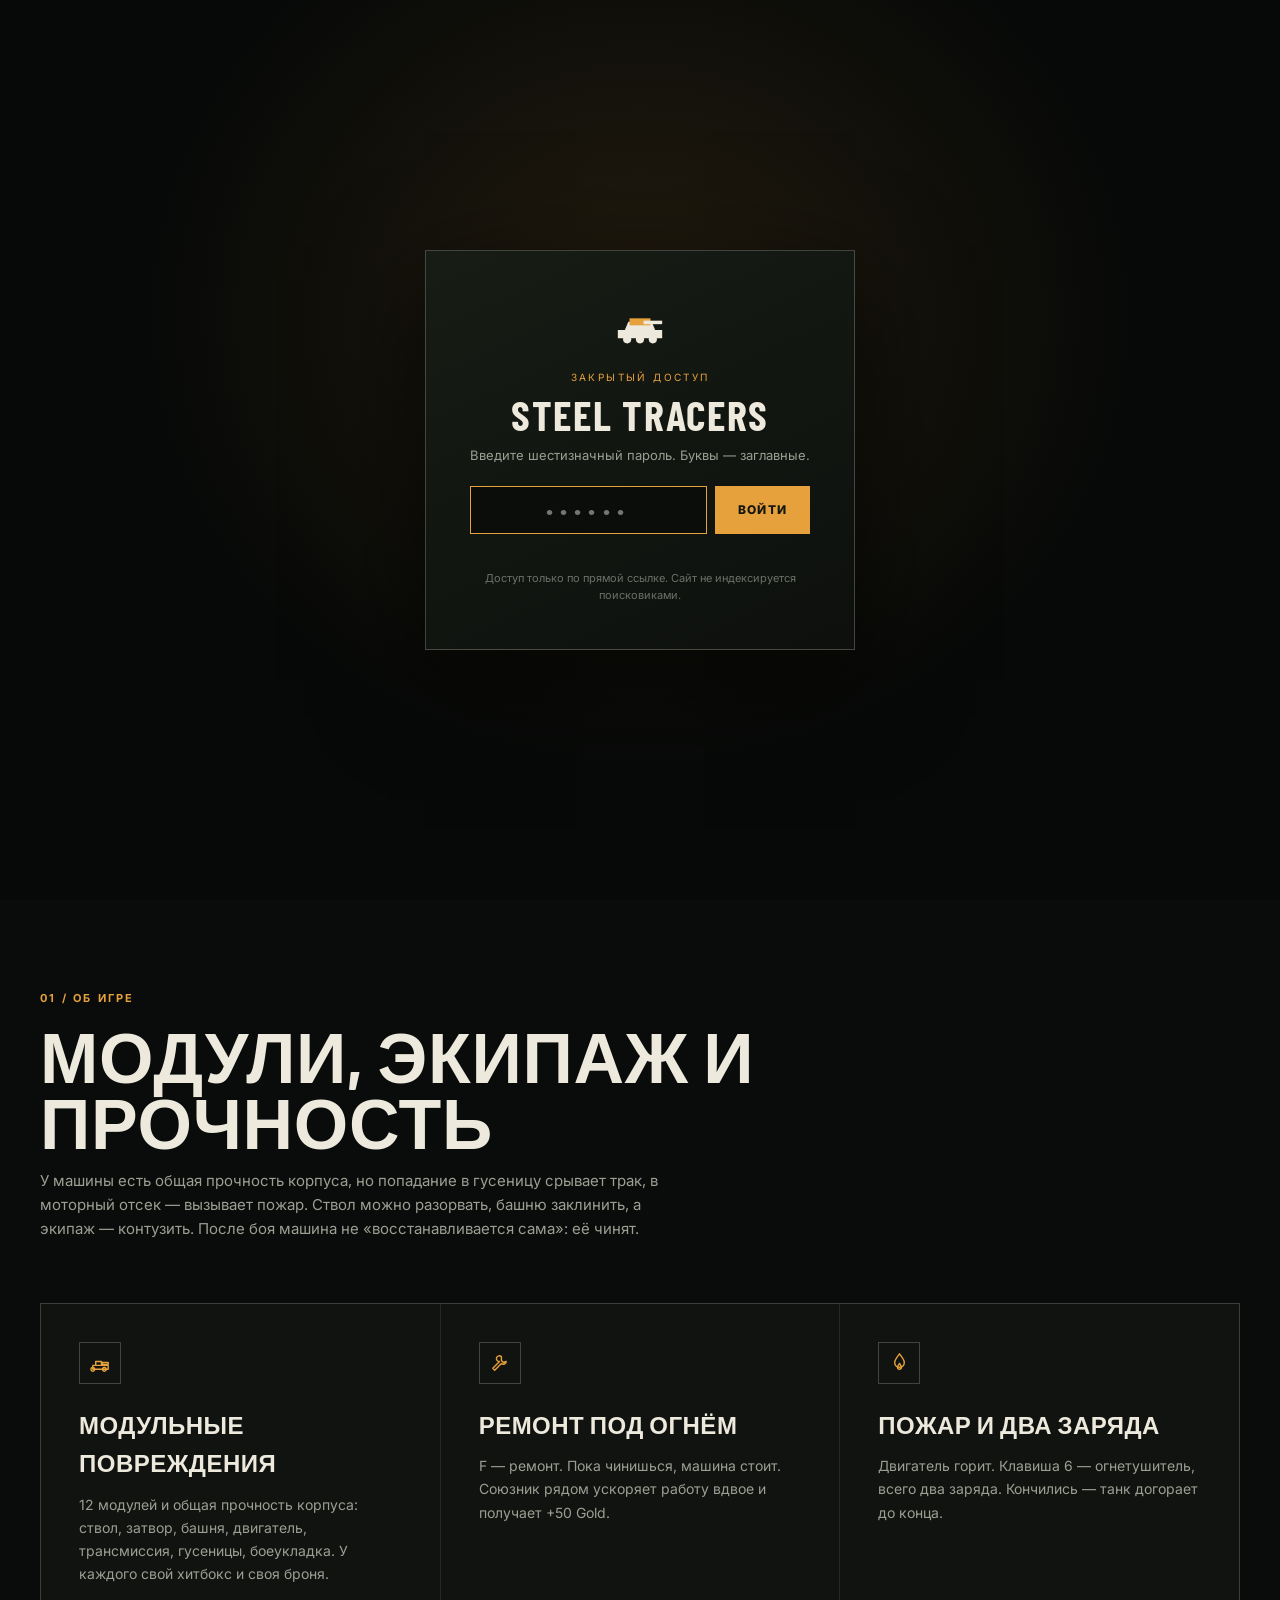
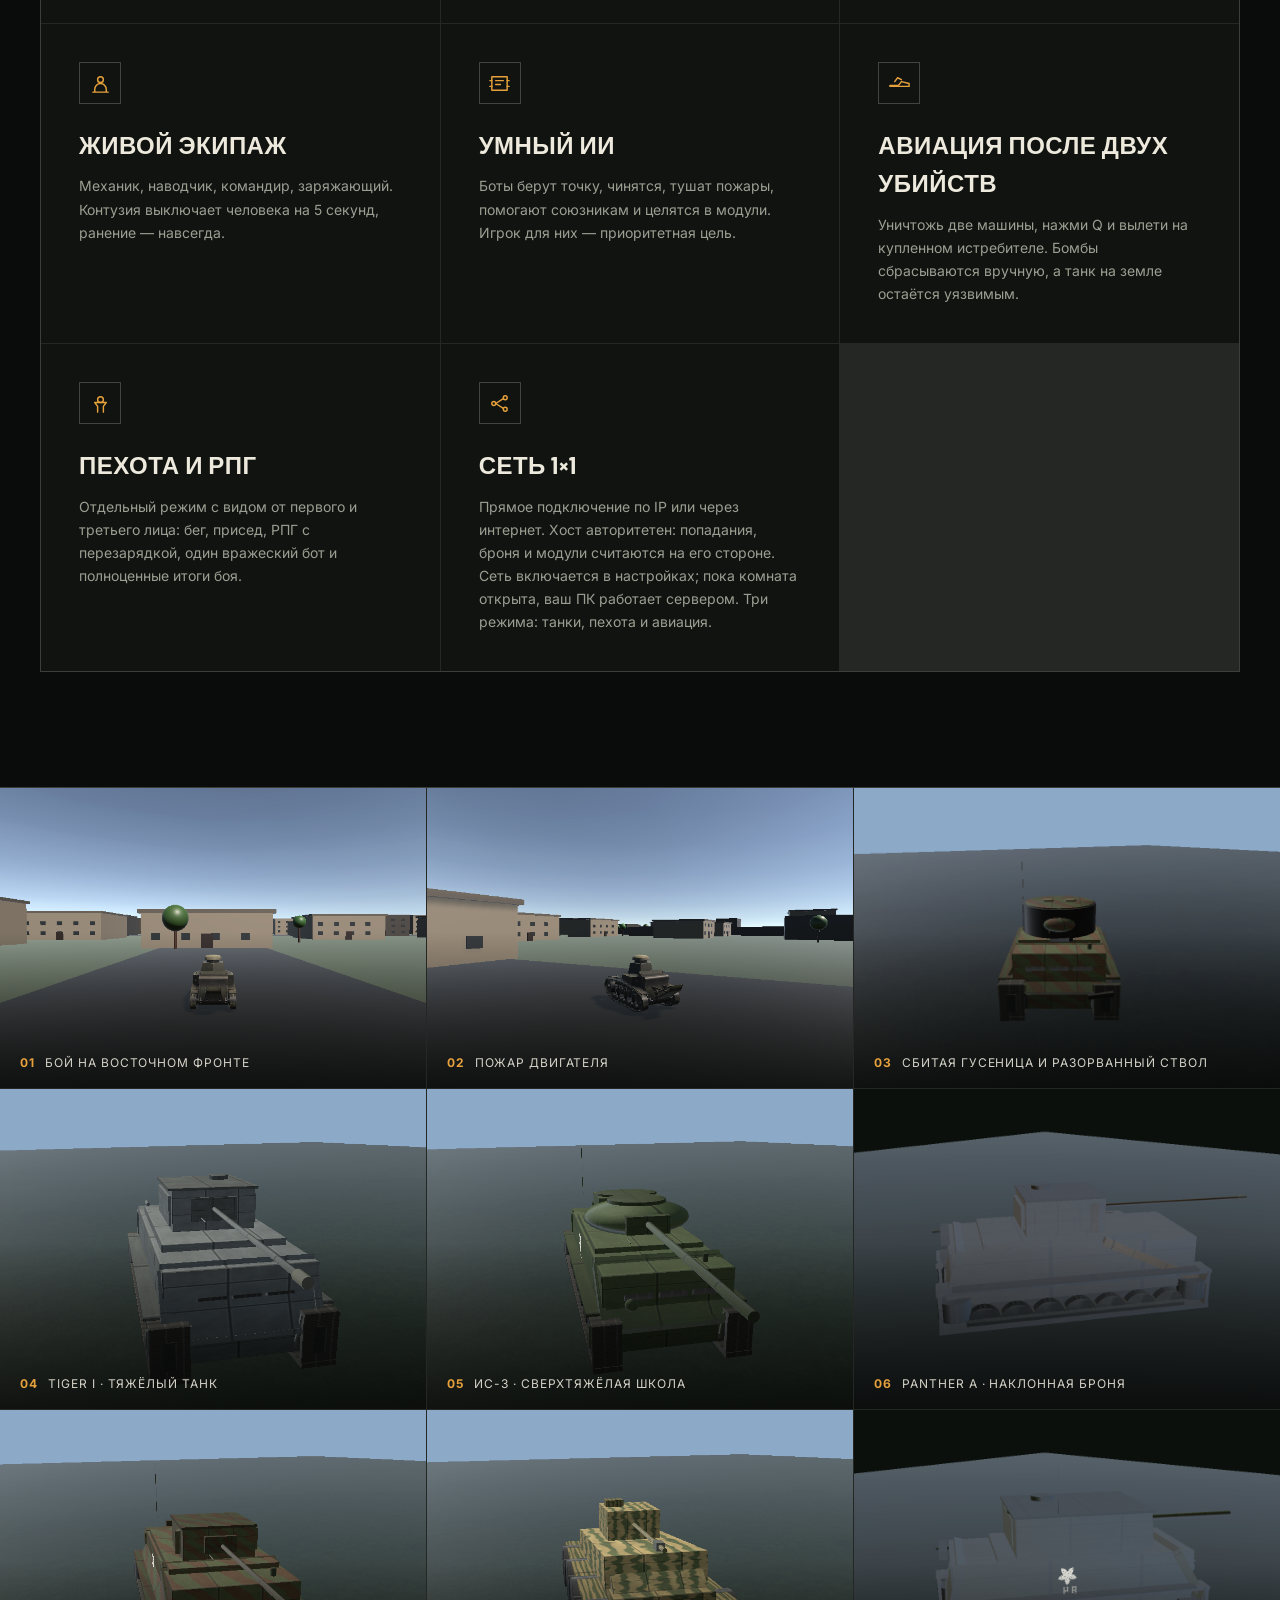
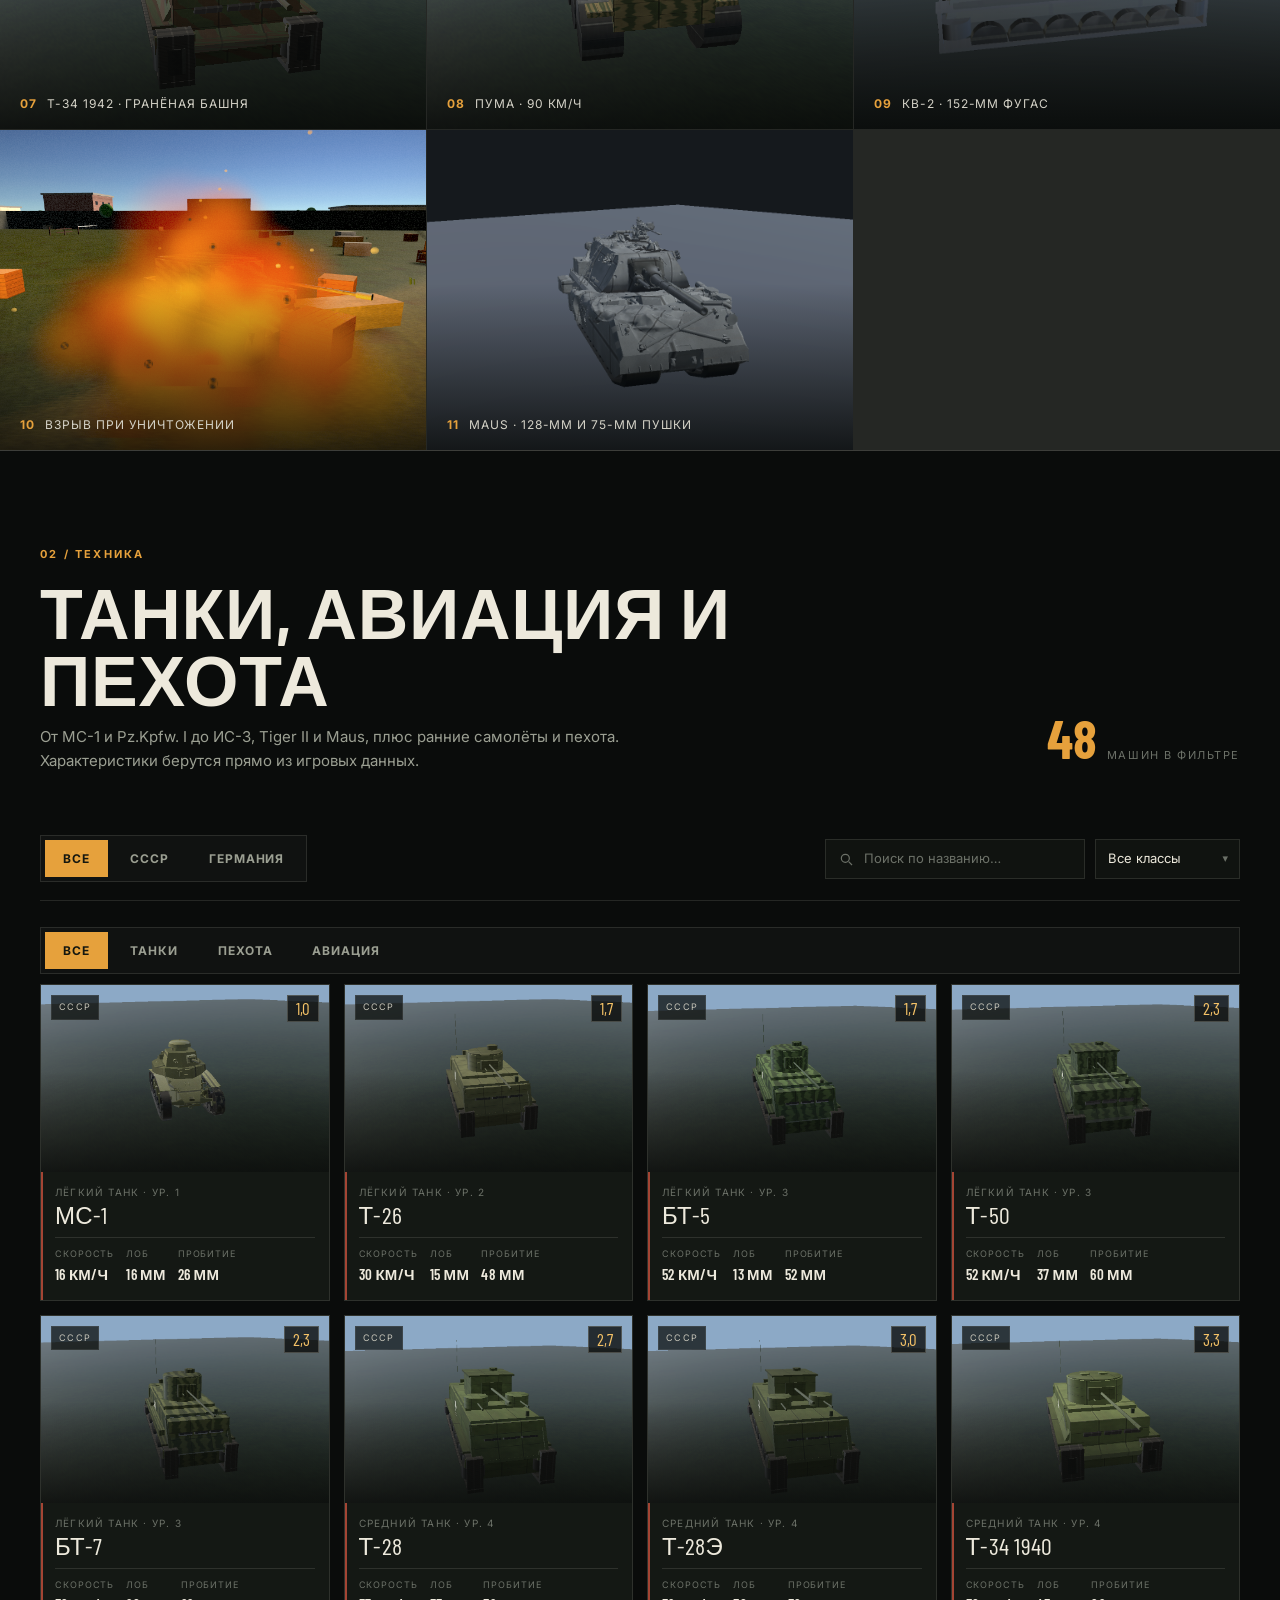
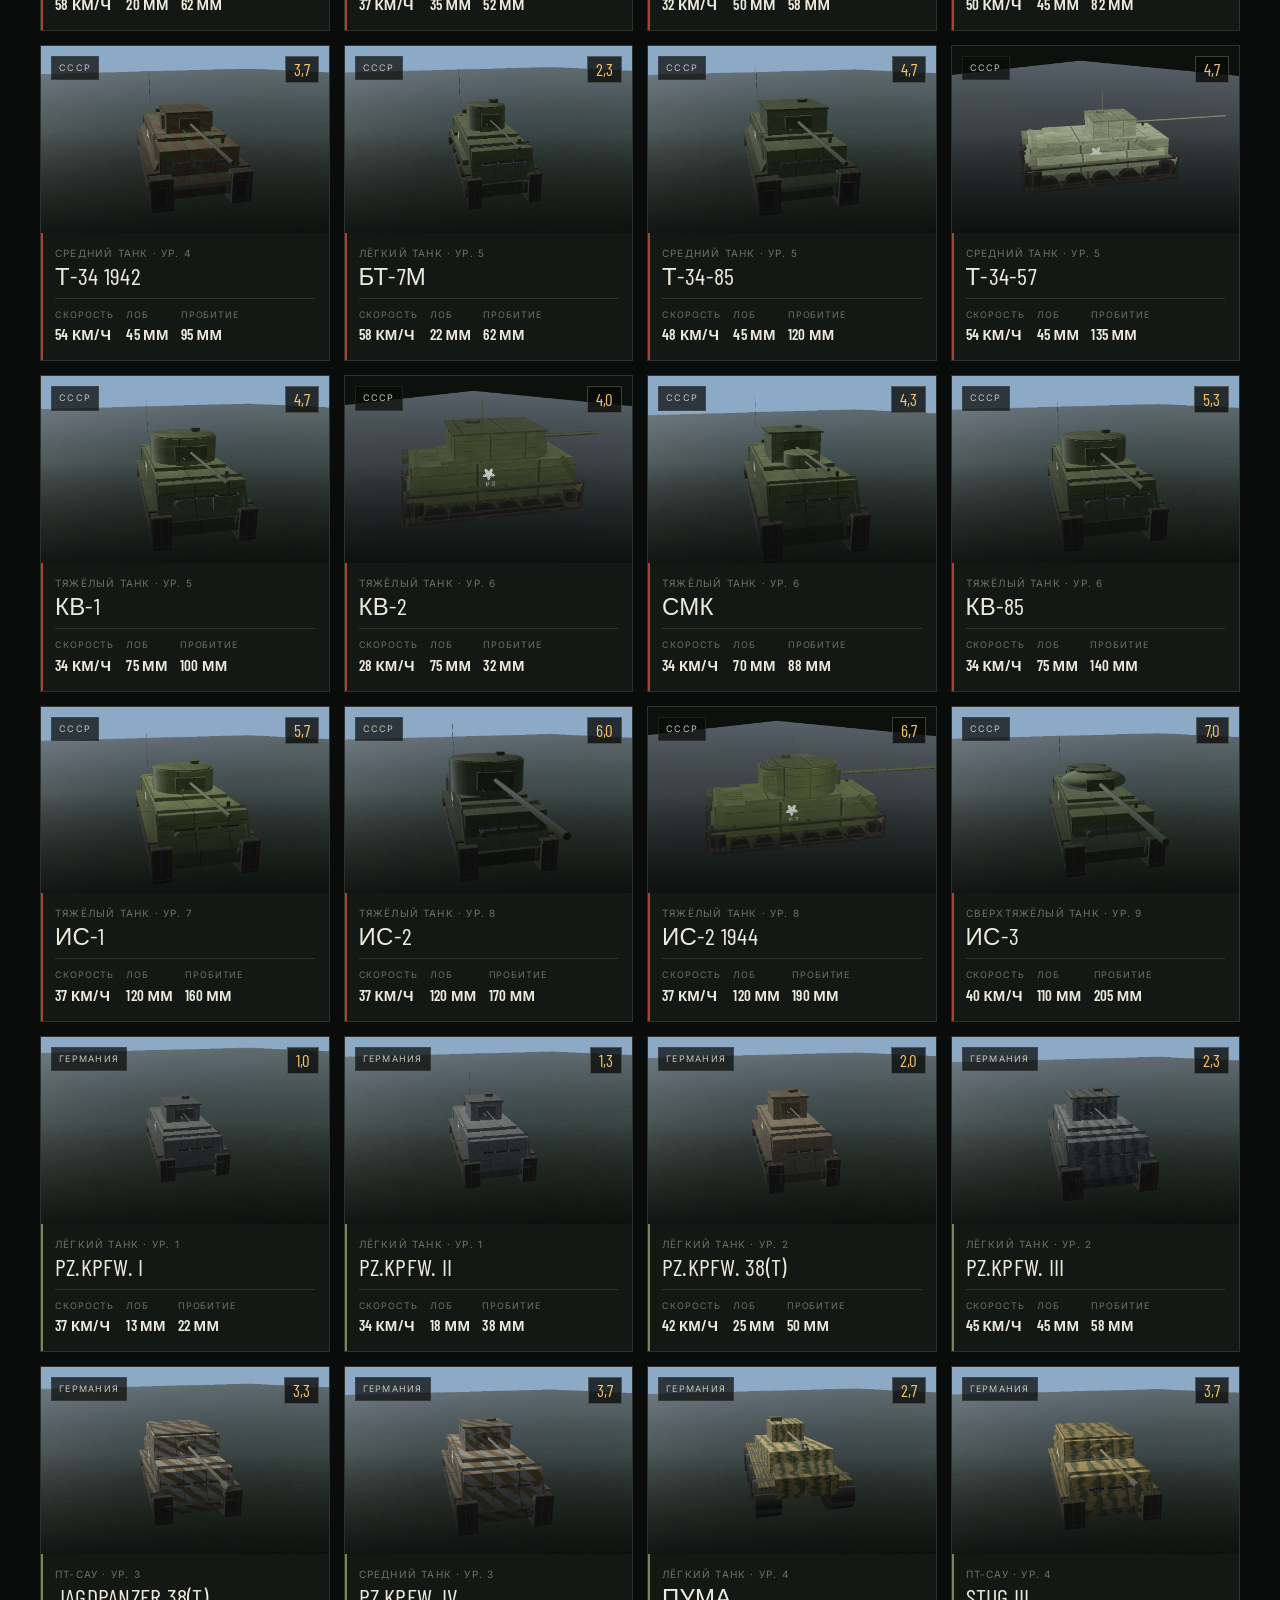
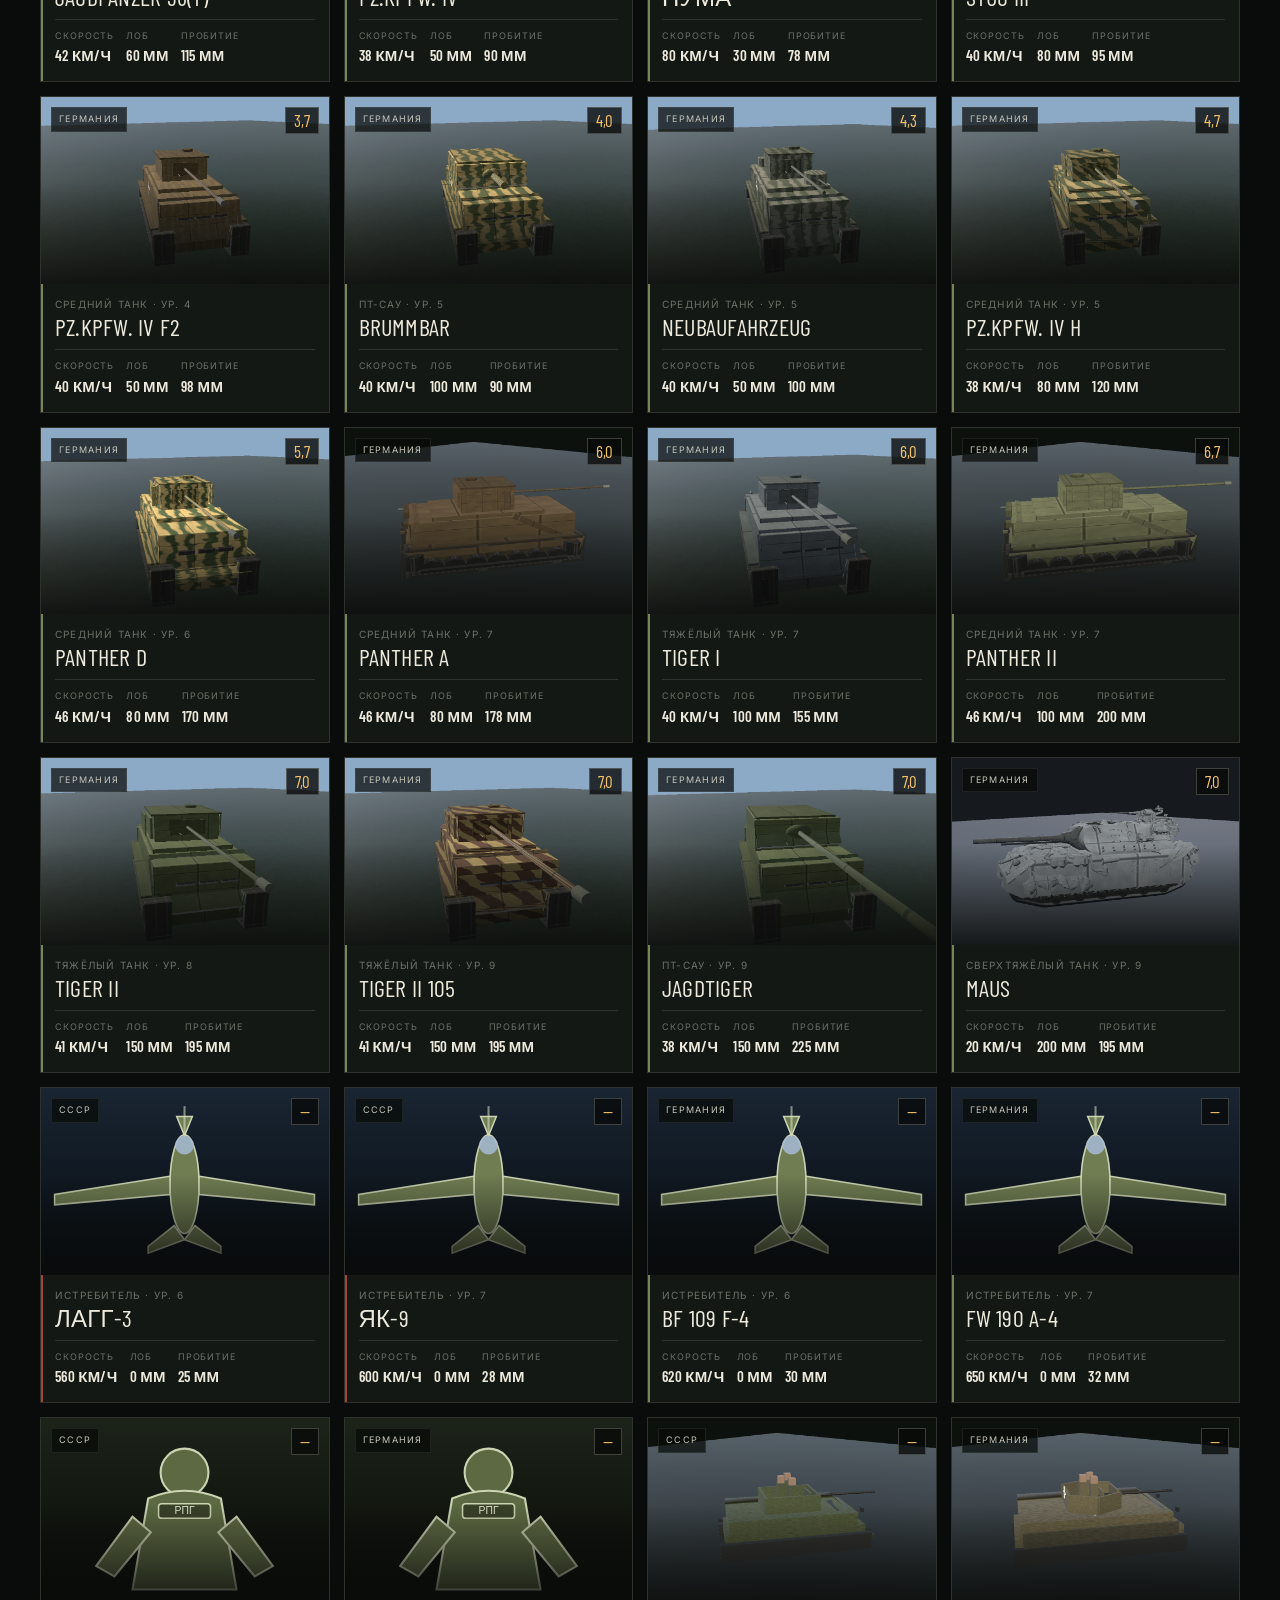
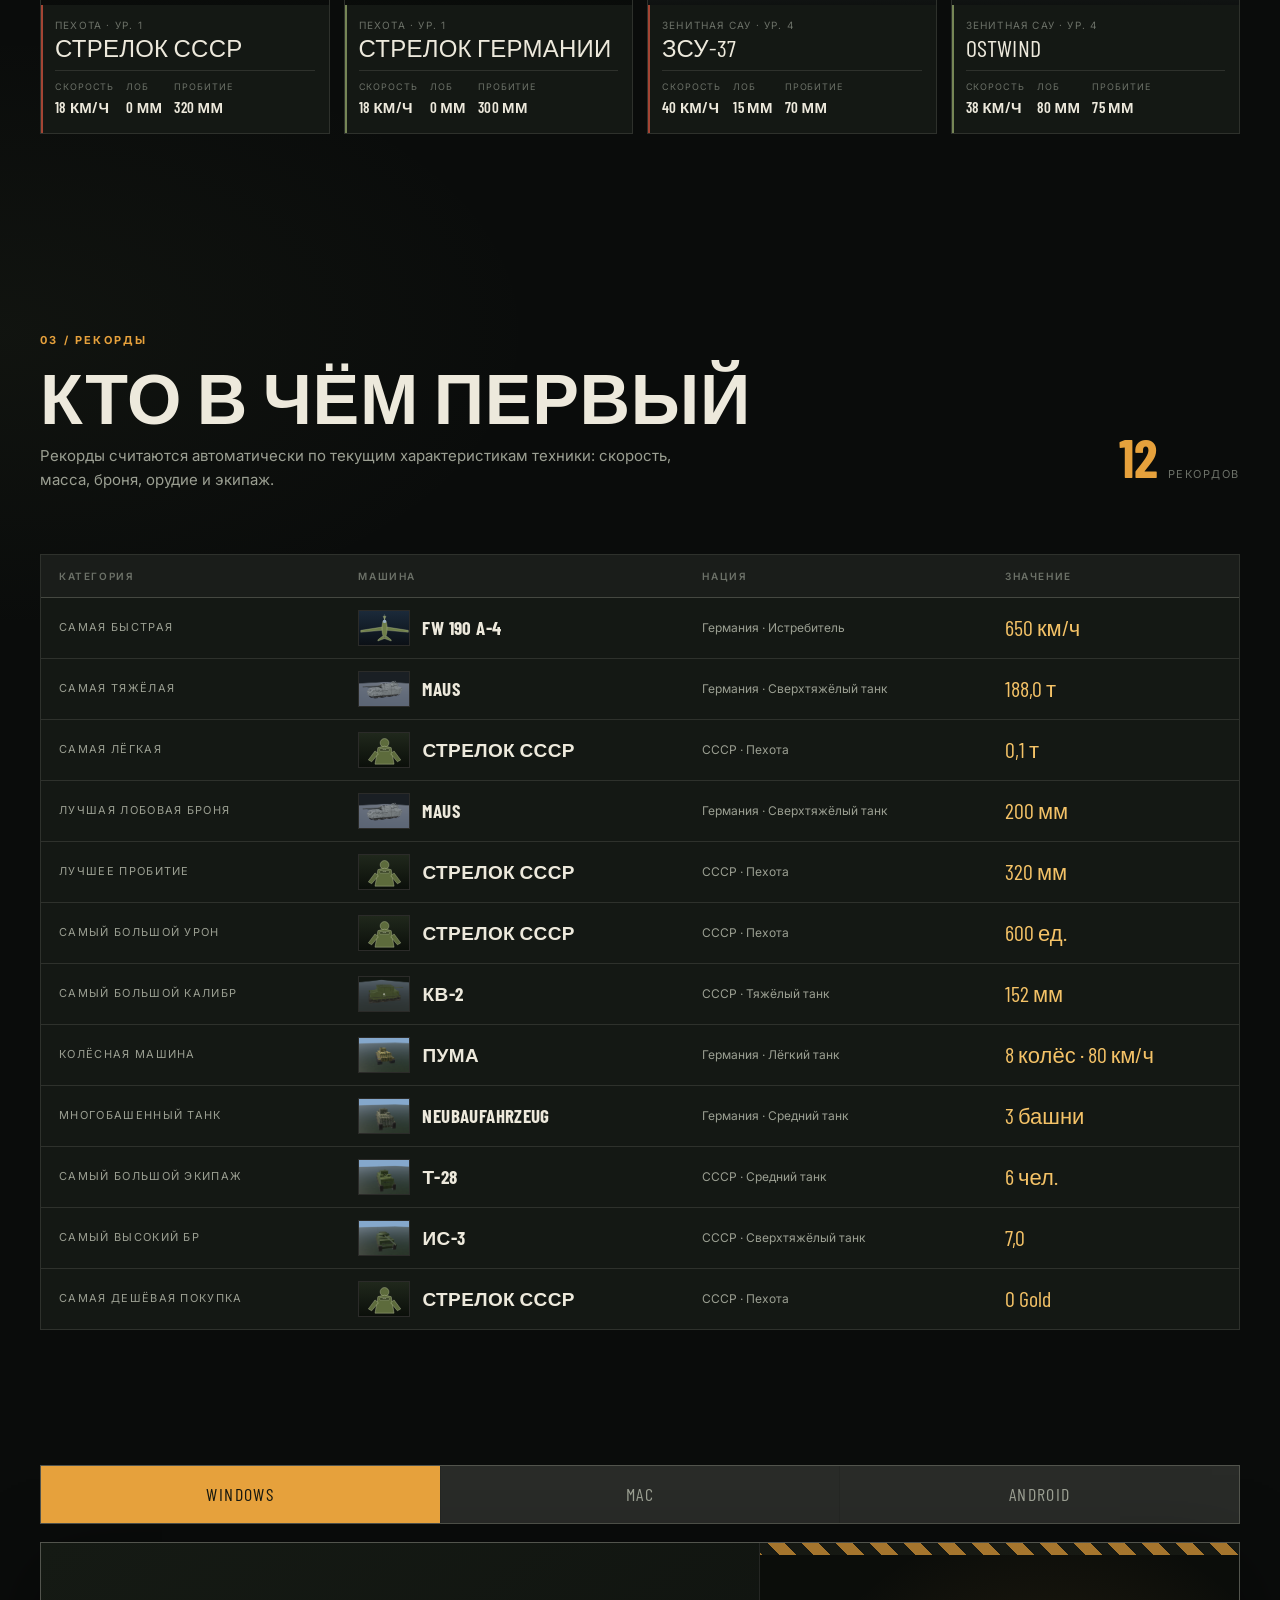
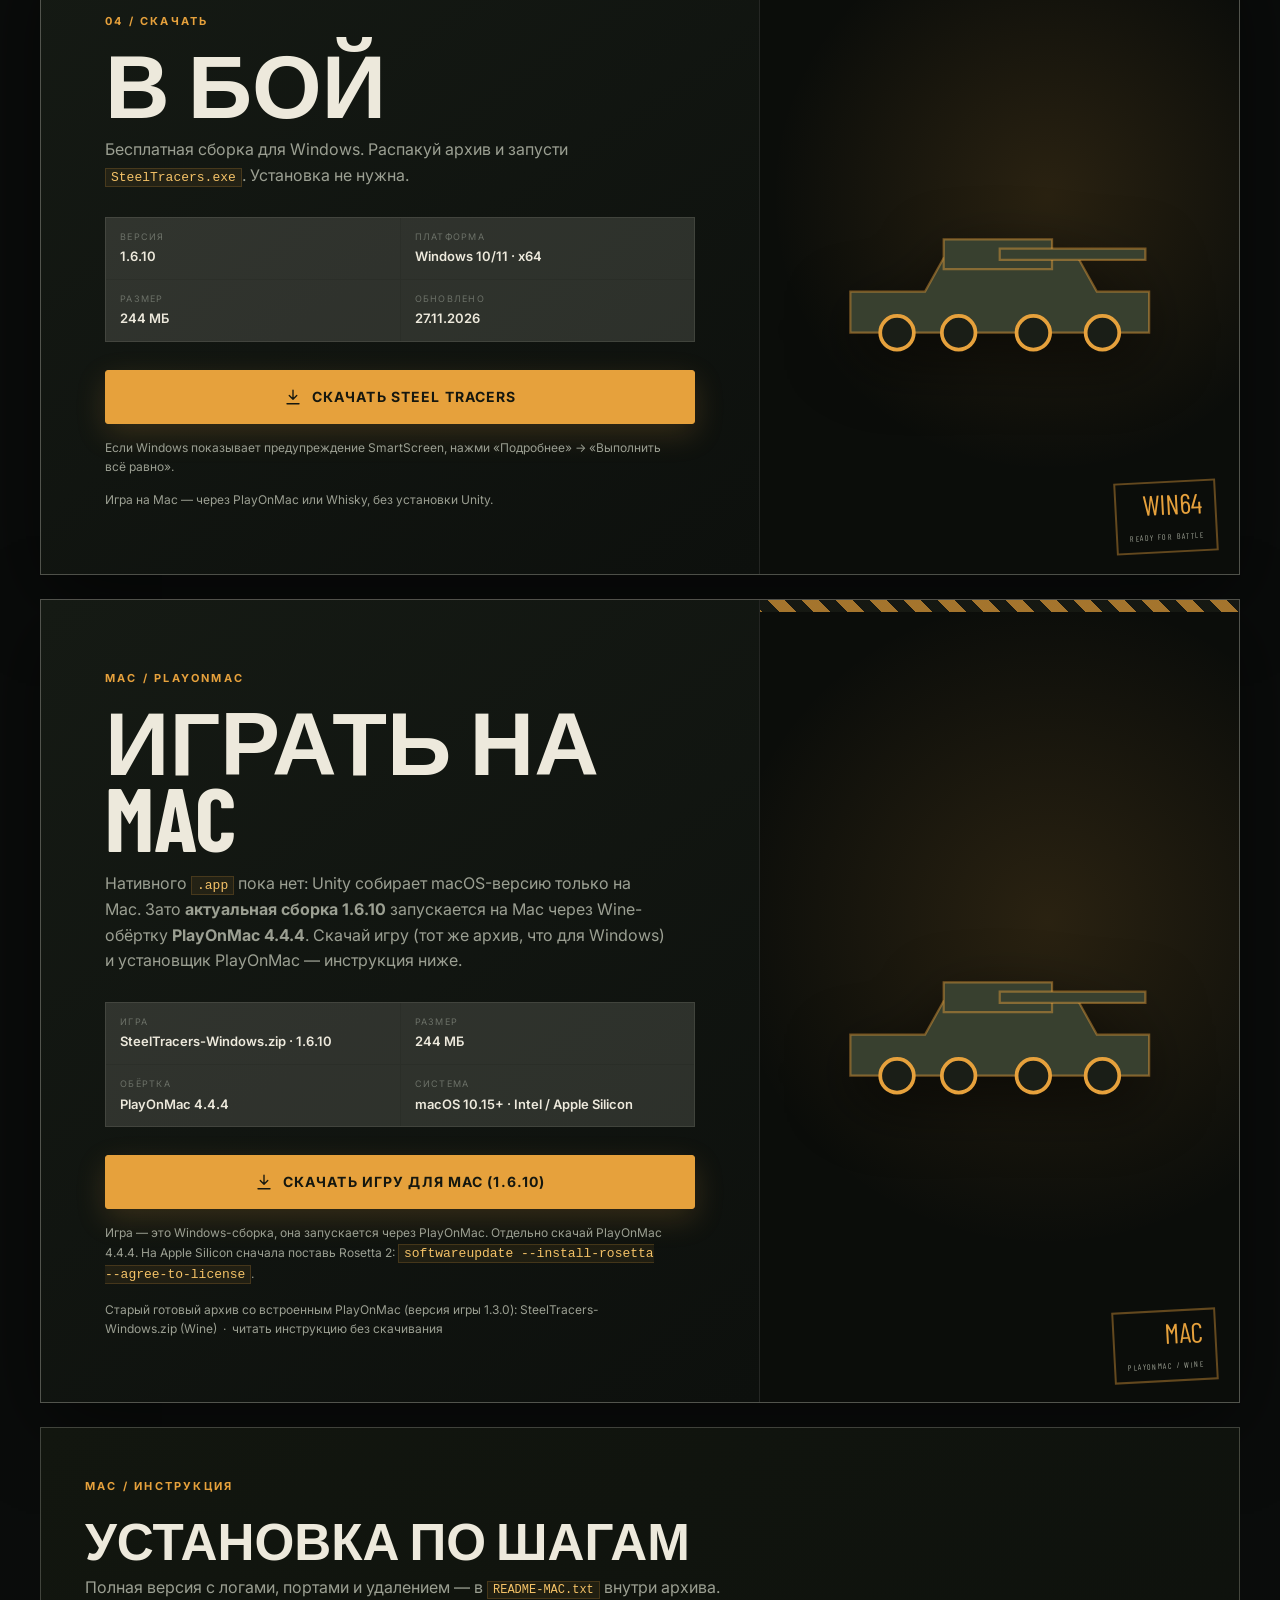
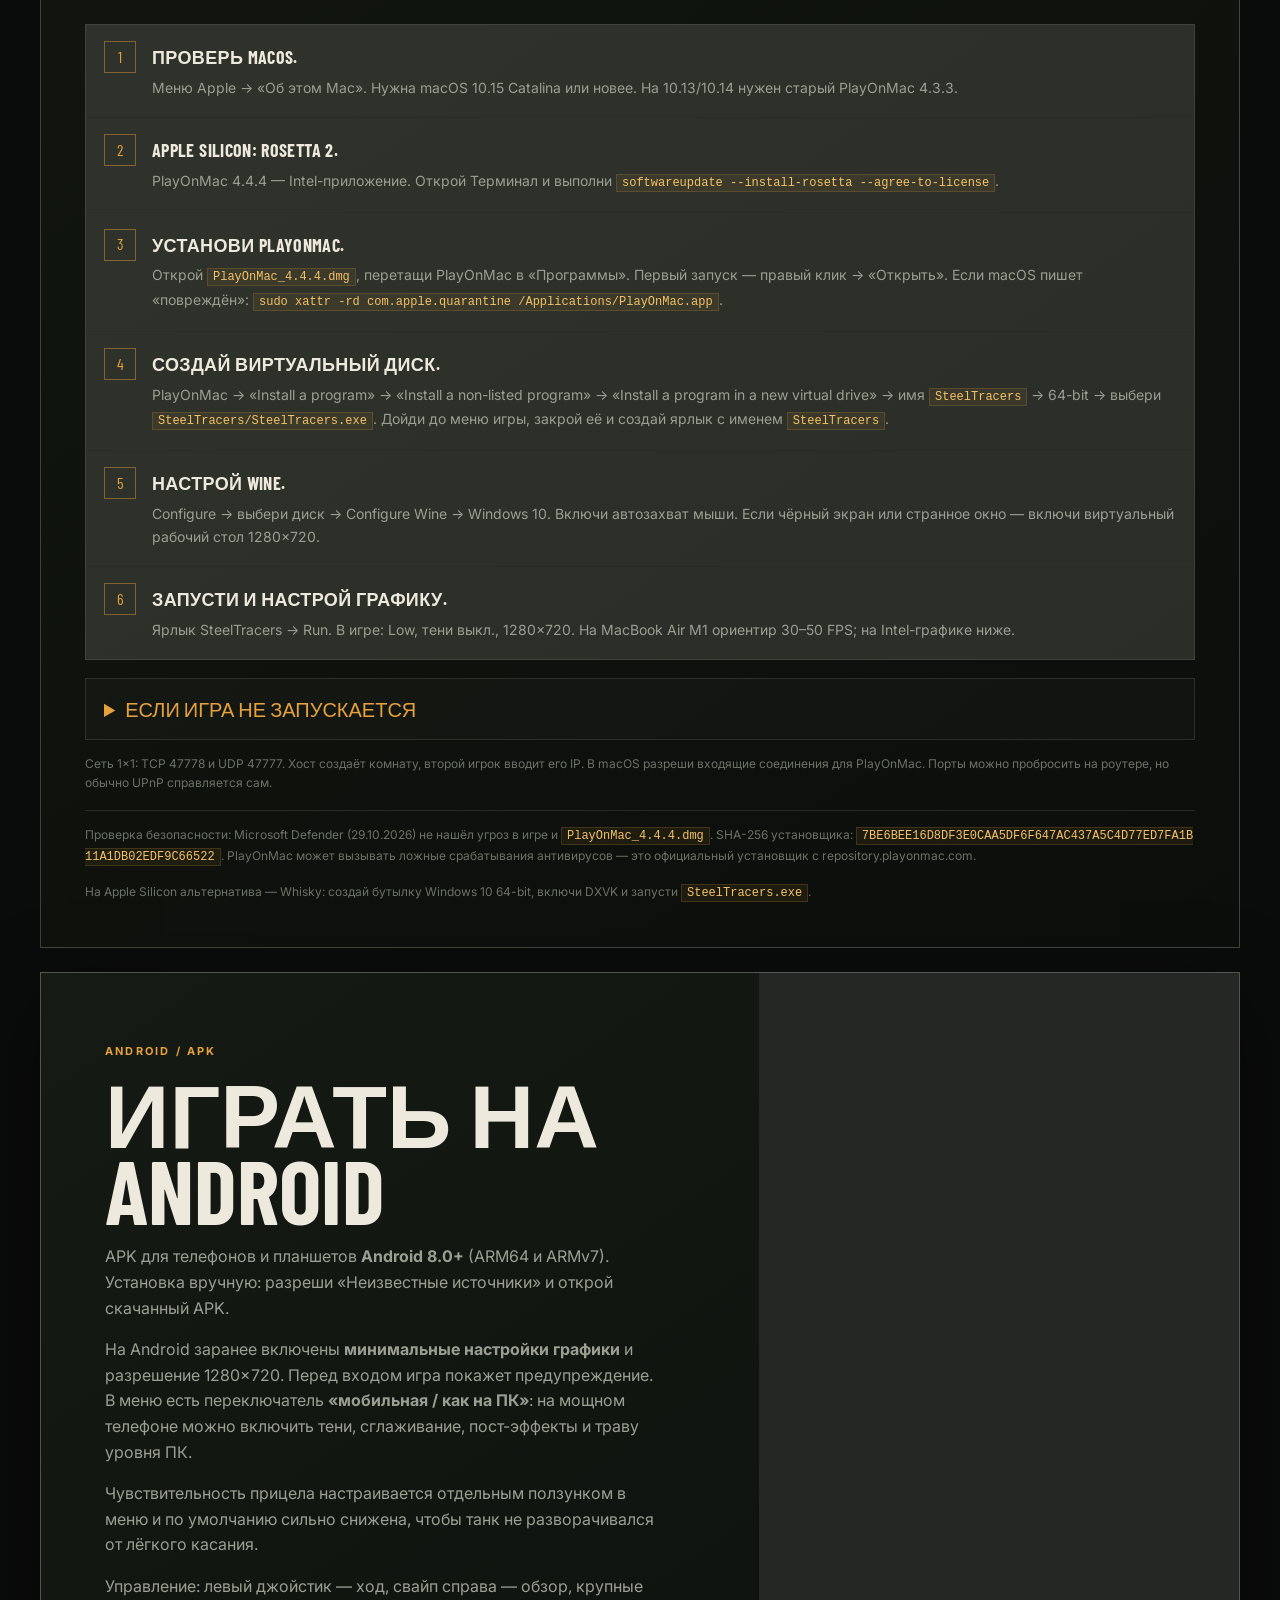
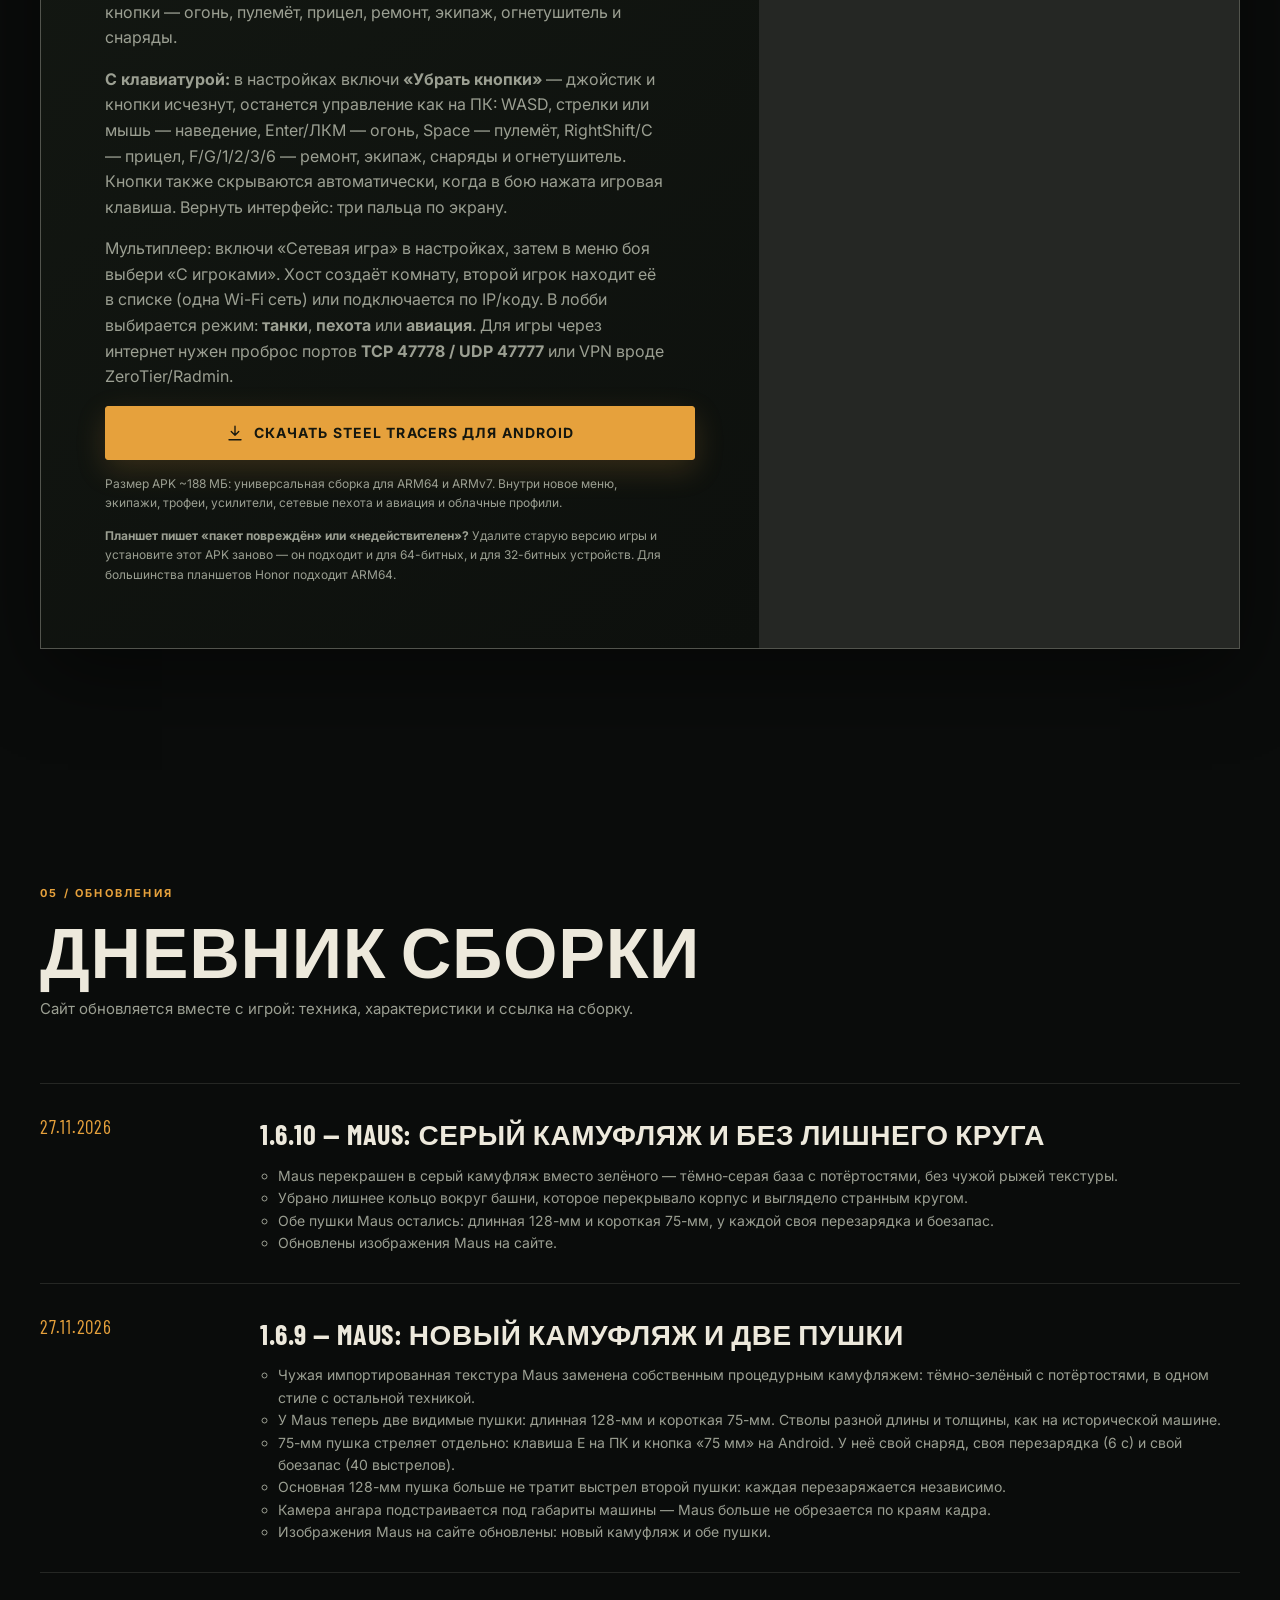
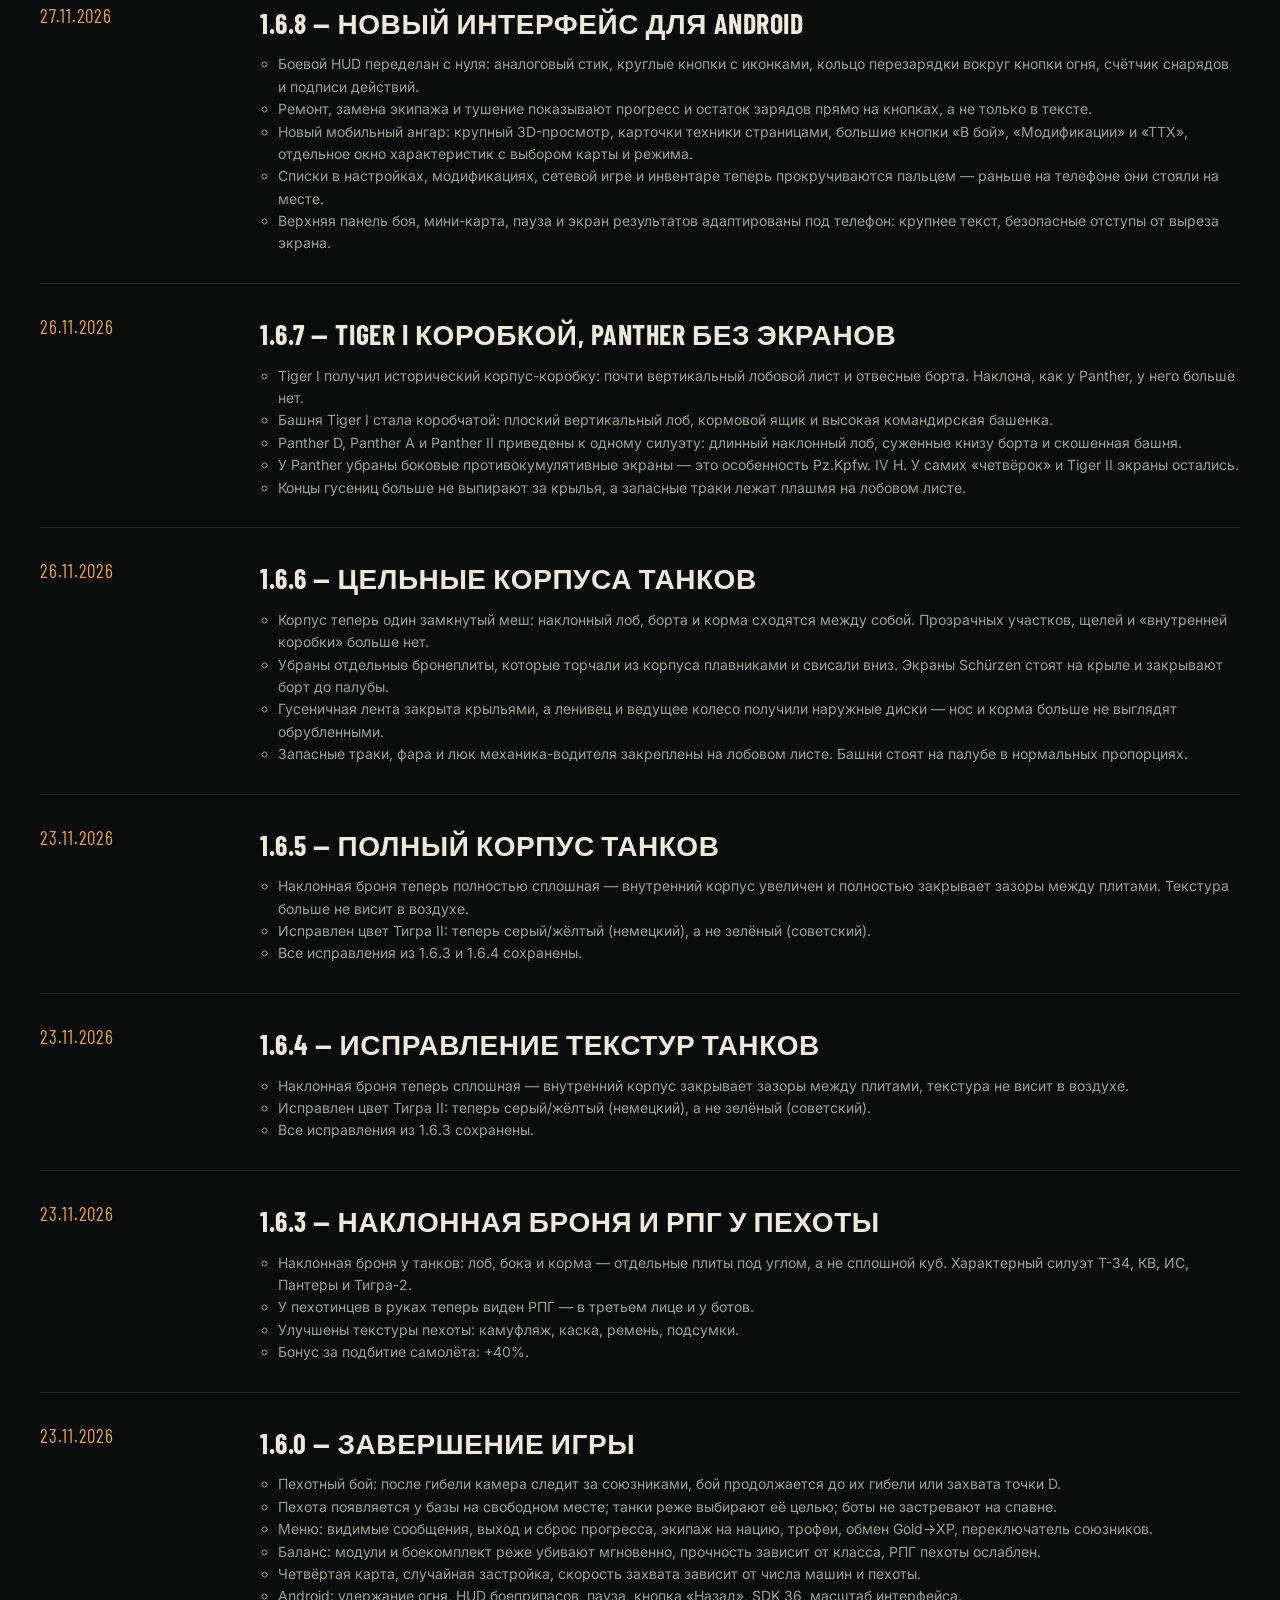
==== commit 74ae234f: "Release 1.6.10: grey Maus camo, fixed turret ring disc" ====
--- a/index.html
+++ b/index.html
@@ -10,7 +10,7 @@
   <meta property="og:description" content="Тактический танковый симулятор 1928–1945. Скачать для Windows, Mac и Android.">
   <meta property="og:image" content="assets/img/hero.png">
   <link rel="icon" href="assets/img/favicon.svg" type="image/svg+xml">
-  <link rel="stylesheet" href="assets/css/style.css?v=177">
+  <link rel="stylesheet" href="assets/css/style.css?v=178">
 </head>
 <body class="gate-locked">
   <div class="noise" aria-hidden="true"></div>
@@ -96,7 +96,7 @@
         </div>
       </div>
       <div class="hero-version">
-        <span class="pulse"></span> СБОРКА <b id="version-badge">1.6.9</b>
+        <span class="pulse"></span> СБОРКА <b id="version-badge">1.6.10</b>
       </div>
       <a class="scroll-hint" href="#about" aria-label="Листать вниз"><span></span></a>
     </section>
@@ -287,7 +287,7 @@
             <code>SteelTracers.exe</code>. Установка не нужна.
           </p>
           <div class="download-meta">
-            <div><span>Версия</span><strong id="download-version">1.6.9</strong></div>
+            <div><span>Версия</span><strong id="download-version">1.6.10</strong></div>
             <div><span>Платформа</span><strong>Windows 10/11 · x64</strong></div>
             <div><span>Размер</span><strong id="download-size">69 МБ</strong></div>
             <div><span>Обновлено</span><strong id="download-date">15.11.2026</strong></div>
@@ -322,19 +322,19 @@
           <h2>Играть на Mac</h2>
           <p>
             Нативного <code>.app</code> пока нет: Unity собирает macOS-версию только на Mac.
-            Зато <strong>актуальная сборка 1.6.9</strong> запускается на Mac через Wine-обёртку
+            Зато <strong>актуальная сборка 1.6.10</strong> запускается на Mac через Wine-обёртку
             <strong>PlayOnMac 4.4.4</strong>. Скачай игру (тот же архив, что для Windows)
             и установщик PlayOnMac — инструкция ниже.
           </p>
           <div class="download-meta">
-            <div><span>Игра</span><strong>SteelTracers-Windows.zip · 1.6.9</strong></div>
+            <div><span>Игра</span><strong>SteelTracers-Windows.zip · 1.6.10</strong></div>
             <div><span>Размер</span><strong id="mac-size">244 МБ</strong></div>
             <div><span>Обёртка</span><strong>PlayOnMac 4.4.4</strong></div>
             <div><span>Система</span><strong>macOS 10.15+ · Intel / Apple Silicon</strong></div>
           </div>
-          <a class="btn btn-amber btn-large download-btn" id="mac-download-button" href="downloads/download.html?file=windows&v=177">
+          <a class="btn btn-amber btn-large download-btn" id="mac-download-button" href="downloads/download.html?file=windows&v=178">
             <svg viewBox="0 0 24 24" aria-hidden="true"><path d="M12 3v12m0 0 5-5m-5 5-5-5M4 21h16"/></svg>
-            <span id="mac-download-label">Скачать игру для Mac (1.6.9)</span>
+            <span id="mac-download-label">Скачать игру для Mac (1.6.10)</span>
           </a>
           <p class="download-note" id="mac-download-note">
             Игра — это Windows-сборка, она запускается через PlayOnMac. Отдельно скачай
@@ -344,7 +344,7 @@
           </p>
           <p class="download-note">
             Старый готовый архив со встроенным PlayOnMac (версия игры 1.3.0):
-            <a href="downloads/download.html?file=windows&v=177">SteelTracers-Windows.zip (Wine)</a>
+            <a href="downloads/download.html?file=windows&v=178">SteelTracers-Windows.zip (Wine)</a>
             &nbsp;·&nbsp;
             <a href="downloads/README-MAC.txt" target="_blank" rel="noopener">читать инструкцию без скачивания</a>
           </p>
@@ -471,7 +471,7 @@
             <strong>пехота</strong> или <strong>авиация</strong>. Для игры через интернет нужен проброс портов
             <strong>TCP 47778 / UDP 47777</strong> или VPN вроде ZeroTier/Radmin.
           </p>
-          <a class="btn btn-amber btn-large download-btn" href="downloads/download.html?file=android&v=177">
+          <a class="btn btn-amber btn-large download-btn" href="downloads/download.html?file=android&v=178">
             <svg viewBox="0 0 24 24" aria-hidden="true"><path d="M12 3v12m0 0 5-5m-5 5-5-5M4 21h16"/></svg>
             Скачать Steel Tracers для Android
           </a>
@@ -495,6 +495,18 @@
         <p>Сайт обновляется вместе с игрой: техника, характеристики и ссылка на сборку.</p>
       </div>
       <ol class="timeline" id="timeline">
+        <li>
+          <div class="timeline-date">27.11.2026</div>
+          <div class="timeline-body">
+            <h3>1.6.10 — Maus: серый камуфляж и без лишнего круга</h3>
+            <ul>
+              <li>Maus перекрашен в серый камуфляж вместо зелёного — тёмно-серая база с потёртостями, без чужой рыжей текстуры.</li>
+              <li>Убрано лишнее кольцо вокруг башни, которое перекрывало корпус и выглядело странным кругом.</li>
+              <li>Обе пушки Maus остались: длинная 128-мм и короткая 75-мм, у каждой своя перезарядка и боезапас.</li>
+              <li>Обновлены изображения Maus на сайте.</li>
+            </ul>
+          </div>
+        </li>
         <li>
           <div class="timeline-date">27.11.2026</div>
           <div class="timeline-body">
@@ -1259,9 +1271,9 @@
     <div id="modal-content"></div>
   </dialog>
 
-  <script src="config.js?v=177"></script>
-  <script src="assets/js/gate.js?v=177"></script>
-  <script src="assets/js/app.js?v=177"></script>
+  <script src="config.js?v=178"></script>
+  <script src="assets/js/gate.js?v=178"></script>
+  <script src="assets/js/app.js?v=178"></script>
 </body>
 </html>
 
